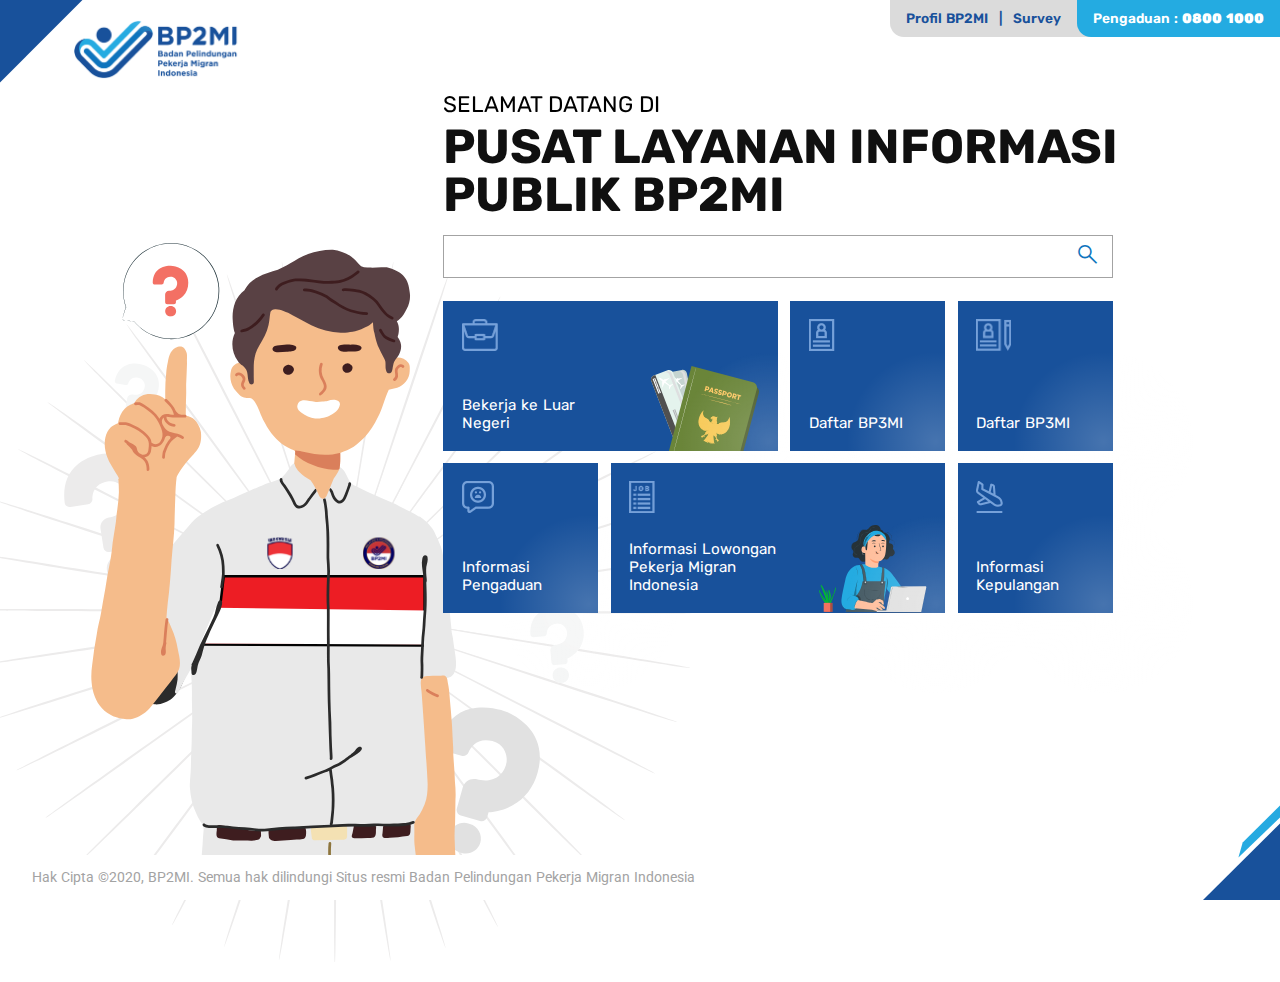
==== index.html @ 8316e223 "add flags" ====
<!DOCTYPE html>
<!--[if lt IE 7]>      <html class="no-js lt-ie9 lt-ie8 lt-ie7"> <![endif]-->
<!--[if IE 7]>         <html class="no-js lt-ie9 lt-ie8"> <![endif]-->
<!--[if IE 8]>         <html class="no-js lt-ie9"> <![endif]-->
<!--[if gt IE 8]>      <html class="no-js"> <!--<![endif]-->
<html>
  <head>
    <meta charset="utf-8" />
    <meta http-equiv="X-UA-Compatible" content="IE=edge" />
    <title>BP2MI - Badan Perlindungan Kerja Migran Indonesia</title>
    <meta name="description" content="" />
    <meta name="viewport" content="width=device-width, initial-scale=1" />
    <link rel="stylesheet preload prefetch" type="text/css" href="assets/css/main.css" as="style" />
    <link rel="stylesheet preload prefetch" type="text/css" href="assets/css/home.css" as="style" />
    <link rel="stylesheet" href="https://fonts.googleapis.com/css2?family=Material+Symbols+Outlined:opsz,wght,FILL,GRAD@20..48,100..700,0..1,-50..200" />
  </head>
  <body>
    <!--[if lt IE 7]>
      <p class="browsehappy">You are using an <strong>outdated</strong> browser. Please <a href="#">upgrade your browser</a> to improve your experience.</p>
    <![endif]-->
    <div class="header">
      <img src="assets/images/logo/BP2MI_logo_GIF.gif" alt="logo BP2MI" class="logo-image" />
      <div class="info-bar">
        <div class="link-bar">
          <a href="/" class="text x-small semi-bold blue-primary">Profil BP2MI</a>
          <span class="text x-small semi-bold blue-primary">|</span>
          <a href="/" class="text x-small semi-bold blue-primary">Survey</a>
        </div>
        <div class="pengaduan-bar">
          <p class="text x-small semi-bold white">Pengaduan : <strong class="text extra-bold">0800 1000</strong></p>
        </div>
      </div>
    </div>
    <main>
      <div class="row main">
        <div class="main-graphic">
          <!-- BACKGROUND -->
          <img src="assets/svg/graph-home-lines.svg" alt="lines" class="line-bg" />
          <img src="assets/svg/graph-home-q-mark.svg" alt="question marks" class="q-mark" />

          <!-- ILUSTRASI YANG DIGANTI -->
          <img src="assets/svg/graph-home-man.svg" class="petugas" alt="petugas BP2MI" />
        </div>
        <div class="main-content">
          <p class="text s-large" data-aos="fade-up" data-aos-delay="0" data-aos-durartion="5000">SELAMAT DATANG DI</p>
          <h1 class="text primary x-x-x-large uppercase" data-aos="fade-up" data-aos-delay="200" data-aos-durartion="5000">
            Pusat Layanan INFORMASI <br />
            Publik BP2MI
          </h1>
          <form action="" class="search-bar" data-aos="fade-left" data-aos-anchor="#example-anchor" data-aos-offset="500" data-aos-delay="400" data-aos-durartion="2000">
            <input type="text" name="search-bar" id="search-bar" class="bar" />
            <button><span class="material-symbols-outlined">search</span></button>
          </form>
          <div class="home-card">
            <a href="/bekerja-di-luar-negeri.html" class="card big" data-aos="fade-left" data-aos-anchor="#example-anchor" data-aos-offset="500" data-aos-delay="600" data-aos-durartion="2000">
              <img src="assets/svg/business.png" alt="business bag icon" class="icon" />
              <div class="row">
                <p class="text small white">Bekerja ke Luar Negeri</p>
                <img src="assets/svg/passport-ticket.svg" alt="passport and ticket" class="companion" />
              </div>
            </a>
            <a href="/" class="card" data-aos="fade-left" data-aos-anchor="#example-anchor" data-aos-offset="500" data-aos-delay="700" data-aos-durartion="2000">
              <img src="assets/svg/list.png" alt="list icon" class="icon" />
              <div class="row">
                <p class="text small white">Daftar BP3MI</p>
              </div>
            </a>
            <a href="/" class="card" data-aos="fade-left" data-aos-anchor="#example-anchor" data-aos-offset="500" data-aos-delay="800" data-aos-durartion="2000">
              <img src="assets/svg/list-pen.png" alt="list with pen icon" class="icon" />
              <div class="row">
                <p class="text small white">Daftar BP3MI</p>
              </div>
            </a>
            <a href="/" class="card" data-aos="fade-left" data-aos-anchor="#example-anchor" data-aos-offset="500" data-aos-delay="900" data-aos-durartion="2000">
              <img src="assets/svg/bubble-survey.png" alt="bubble chat with sad emoticon icon" class="icon" />
              <div class="row">
                <p class="text small white">Informasi Pengaduan</p>
              </div>
            </a>
            <a href="/" class="card big" data-aos="fade-left" data-aos-anchor="#example-anchor" data-aos-offset="500" data-aos-delay="1000" data-aos-durartion="2000">
              <img src="assets/svg/list-job.png" alt="job list icon" class="icon" />
              <div class="row">
                <p class="text small white">Informasi Lowongan Pekerja Migran Indonesia</p>
                <img src="assets/svg/woman-using-laptop.svg" alt="woman using laptop" class="companion" />
              </div>
            </a>
            <a href="/" class="card" data-aos="fade-left" data-aos-anchor="#example-anchor" data-aos-offset="500" data-aos-delay="1100" data-aos-durartion="2000">
              <img src="assets/svg/plane.png" alt="plane icon" class="icon" />
              <div class="row">
                <p class="text small white">Informasi Kepulangan</p>
              </div>
            </a>
          </div>
        </div>
      </div>
    </main>
    <footer>
      <div class="footer-bar">
        <p class="text x-small roboto grey">Hak Cipta ©2020, BP2MI. Semua hak dilindungi Situs resmi Badan Pelindungan Pekerja Migran Indonesia</p>
        <img src="assets/svg/footer-acc.svg" alt="acc svg" class="acc" />
      </div>
    </footer>

    <script src="assets/js/global.js" async defer></script>
  </body>
</html>
---- assets/css/main.css ----
@import"https://fonts.googleapis.com/css2?family=Roboto:ital@0;1&family=Rubik:ital,wght@0,300;0,400;0,600;0,700;0,900;1,400;1,600;1,700;1,900&display=swap";:root{--color-white: #ffff;--color-black: #101010;--color-black-secondary: #1b1b1b;--color-primary: #18519b;--color-secondary: #0e74bd;--color-light: #24abe1;--color-gray: #a3a3a3;--color-grayLight: #dbdbdb;--text-base-size: 16px;--text-xs: calc((var(--text-base-size)) * 0.85);--text-sm: calc((var(--text-base-size)) * 0.95);--text-md: var(--text-base-size);--text-lg: calc((var(--text-base-size)) + 4);--text-xl: calc((var(--text-base-size)) * 1.5);--text-xxl: calc((var(--text-base-size)) * 2.25);--text-xxxl: calc((var(--text-base-size)) * 3);--text-light: 300;--text-regular: 400;--text-semiBold: 600;--text-bold: 700;--text-extraBold: 900;--text-default: "Rubik", -apple-system, BlinkMacSystemFont, "Segoe UI", Roboto, "Helvetica Neue", Arial, sans-serif;--text-main: "Rubik", sans-serif;--text-secondary: "Roboto", sans-serif;--space-unit: 1em;--space-xxxxs: calc(0.125 * var(--space-unit));--space-xxxs: calc(0.25 * var(--space-unit));--space-xxs: calc(0.375 * var(--space-unit));--space-xs: calc(0.5 * var(--space-unit));--space-sm: calc(0.75 * var(--space-unit));--space-md: calc(1.25 * var(--space-unit));--space-lg: calc(2 * var(--space-unit));--space-xl: calc(3.25 * var(--space-unit));--space-xxl: calc(5.25 * var(--space-unit));--space-xxxl: calc(8.5 * var(--space-unit));--space-xxxxl: calc(13.75 * var(--space-unit));--navbar-middle: calc(100% - (3rem + 14vw)) %;--transition: all 0.5s cubic-bezier(0.075, 0.82, 0.165, 1)}@media(min-width: 1600px){:root{--text-scale-ratio: 1.3;--text-base-size: 20px}}@media(max-width: 800px){:root{--text-base-size: 13px}}@media all and (max-width: 1360px){:root{--text-scale-ratio-big: 1.5}}::-webkit-scrollbar{width:8px}::-webkit-scrollbar-track{background:#f1f1f1}::-webkit-scrollbar-thumb{background:#888}::-webkit-scrollbar-thumb:hover{background:#555}html,body{padding:0;margin:0;font-family:var(--text-default);font-size:var(--text-sm);font-weight:var(--text-regular);word-spacing:1px;-ms-text-size-adjust:100%;-webkit-text-size-adjust:100%;-moz-osx-font-smoothing:grayscale;-webkit-font-smoothing:antialiased;box-sizing:border-box;max-width:100%}body{height:100vh;width:100vw;overflow:hidden}@media(max-width: 800px){body{height:-moz-max-content;height:max-content;overflow:scroll}}.material-symbols-outlined{font-variation-settings:"FILL" 0,"wght" 400,"GRAD" 0,"opsz" 48}a{color:inherit;text-decoration:none}a,p,span,div,input,select,textarea,article,aside,figcaption,footer,header,hgroup,h1,h2,h3,h4,h5,h6,ol,li{font-family:var(--text-main)}p,li,a{line-height:1.56}@media(max-width: 800px){p,li,a{line-height:1.2}}*{box-sizing:border-box}img{-o-object-fit:contain;object-fit:contain}.header{position:relative;display:flex;justify-content:space-between;width:100vw;height:82px;padding-left:46px}.header::before{content:"";position:absolute;top:-40px;left:-10px;width:0;height:0;border-bottom:60px solid rgba(0,0,0,0);border-top:60px solid rgba(0,0,0,0);border-right:60px solid var(--color-primary);transform:rotate(45deg)}@media(max-width: 800px){.header::before{top:-20px;left:-10px;border-bottom:30px solid rgba(0,0,0,0);border-top:30px solid rgba(0,0,0,0);border-right:30px solid var(--color-primary)}}.header .logo-image{-o-object-fit:contain;object-fit:contain;height:80%;width:auto;margin-top:16px;margin-left:24px}@media(max-width: 800px){.header .logo-image{height:3rem;margin-left:-12px}}.header .info-bar{display:flex;justify-content:flex-end;height:-moz-fit-content;height:fit-content;background:var(--color-grayLight);border-radius:0 0 0 14px}@media(max-width: 800px){.header .info-bar{flex-direction:column;margin-right:-3rem}}.header .info-bar .link-bar{padding:8px 16px}@media(max-width: 800px){.header .info-bar .link-bar{padding:4px 8px}}.header .info-bar .link-bar span{padding:0 6px}.header .info-bar .pengaduan-bar{border-radius:0 0 0 14px;padding:8px 16px;background:var(--color-light)}@media(max-width: 800px){.header .info-bar .pengaduan-bar{padding:4px 6px}}.header .info-bar .pengaduan-bar p{margin:0}footer{position:fixed;bottom:0;left:0;width:100%}footer .footer-bar{position:relative}footer .footer-bar .text{padding:12px 12px 12px 32px;background:var(--color-white)}footer .footer-bar .acc{position:absolute;top:auto;bottom:0;left:auto;right:0;width:6vw;height:auto}main .row{display:flex}main .row.main{align-items:flex-end;width:100%;height:100vh;padding-top:.5%}@media(max-width: 1100px){main .row.main{flex-wrap:wrap}}@media(min-width: 1600px){main .row.main{padding-top:4%}}main .main-graphic{position:relative;width:60%}@media(max-width: 1100px){main .main-graphic{order:2;margin-left:50%}}main .main-graphic img{position:absolute;height:80vh;width:auto;left:0;top:auto;bottom:20px}@media(max-width: 1100px){main .main-graphic img{height:30vh;left:-10vw;bottom:0}}main .main-graphic .line-bg{animation:rotating 100000ms linear infinite}main .main-graphic .q-mark{bottom:82px}main .main-graphic .petugas{transform:translateX(25%);height:70vh;bottom:110px}@media(max-width: 1100px){main .main-graphic .petugas{height:30vh;bottom:0px}}main .main-content{margin-left:0vw;height:100%;z-index:100}@media(max-width: 1100px){main .main-content{padding-left:10%}}main .main-content h1{margin-top:0;margin-bottom:1rem;line-height:1;width:85%}main .main-content .search-bar{width:80%;position:relative}@media(min-width: 1600px){main .main-content .search-bar{width:75%}}main .main-content .search-bar .bar{width:100%;height:calc((var(--text-xxl))*1.2);font-size:var(--text-lg);border:1px var(--color-gray) solid;padding-left:1rem}main .main-content .search-bar button{position:absolute;right:4px;top:0;height:calc((var(--text-xxl))*1.2);width:calc((var(--text-xxl))*1.2);background:0;border:none;cursor:pointer}main .main-content .search-bar button .material-symbols-outlined{font-size:calc((var(--text-xxl))*.7);color:var(--color-secondary);font-weight:500}main .home-card{margin-top:1.5rem;display:flex;width:80%;gap:calc(.8vw + 2px);flex-wrap:wrap}@media(min-width: 1600px){main .home-card{margin-top:2rem;gap:calc(1vw + 2px);width:75%}}@media(max-width: 800px){main .home-card{width:60%}}main .home-card .card{position:relative;display:flex;flex-direction:column;justify-content:space-between;align-items:flex-start;background:var(--color-primary);padding:1.2rem 1.2rem;padding-bottom:0;width:calc(25% - (.8vw + 2px));min-height:150px;opacity:0;transition:all .2s ease-in-out}@media(min-width: 1600px){main .home-card .card{min-height:180px;width:calc(25% - (1vw + 2px))}}main .home-card .card:has(.companion){width:50%}@media(max-width: 800px){main .home-card .card{width:80%}main .home-card .card:has(.companion){width:80%}}main .home-card .card::before{content:"";position:absolute;bottom:0;right:0;width:14vw;height:14vw;background:radial-gradient(50% 50% at 50% 50%, rgba(255, 255, 255, 0.2) 0%, rgba(255, 255, 255, 0) 100%);transform:translate(45%, 45%)}main .home-card .card .icon{height:32px;width:auto}main .home-card .card .row{width:100%;justify-content:space-between;align-items:flex-end}main .home-card .card .row .text{padding-bottom:1.2rem;width:12vw;line-height:1.2}main .home-card .card .row .companion{margin-left:1rem}main .home-card .card:hover{transition-delay:.6s !important;opacity:.7;transform:scale(95%)}@keyframes rotating{0%{transform:rotate(0deg)}100%{transform:rotate(360deg)}}p{-webkit-margin-before:0;margin-block-start:0;-webkit-margin-after:0;margin-block-end:0}.text.primary{color:var(--color-black)}.text.secondary{color:var(--color-black-secondary)}.text.blue-primary{color:var(--color-primary)}.text.blue-secondary{color:var(--color-secondary)}.text.white{color:var(--color-white)}.text.grey{color:var(--color-gray)}.text.grey-light{color:var(--color-grayLight)}.text.x-small{font-size:var(--text-xs)}.text.small{font-size:var(--text-sm)}.text.regular{font-size:var(--text-md)}.text.s-large{font-size:calc(var(--text-md)*1.4)}.text.x-large{font-size:var(--text-xl)}.text.x-x-large{font-size:var(--text-xxl)}.text.x-x-x-large{font-size:var(--text-xxxl)}.text.light{font-weight:var(--text-light)}.text.regular{font-weight:var(--text-regular)}.text.semi-bold{font-weight:var(--text-semiBold)}.text.bold{font-weight:var(--text-bold)}.text.extra-bold{font-weight:var(--text-extraBold)}.text.roboto{font-family:"Roboto",sans-serif}.text.uppercase{text-transform:uppercase}#nprogress{pointer-events:none}#nprogress .bar{background:var(--color-primary);position:fixed;z-index:1031;top:0;left:0;width:100%;height:2px}#nprogress .peg{display:block;position:absolute;right:0px;width:100px;height:100%;box-shadow:0 0 10px var(--color-primary),0 0 5px var(--color-primary);opacity:1;transform:rotate(3deg) translate(0px, -4px)}#nprogress .spinner{display:block;position:fixed;z-index:1031;top:15px;right:15px}#nprogress .spinner-icon{width:18px;height:18px;box-sizing:border-box;border:solid 2px rgba(0,0,0,0);border-top-color:var(--color-primary);border-left-color:var(--color-primary);border-radius:50%;animation:nprogress-spinner 400ms linear infinite}.nprogress-custom-parent{overflow:hidden;position:relative}.nprogress-custom-parent #nprogress .spinner,.nprogress-custom-parent #nprogress .bar{position:absolute}@keyframes nprogress-spinner{0%{transform:rotate(0deg)}100%{transform:rotate(360deg)}}[data-aos][data-aos][data-aos-duration="50"],body[data-aos-duration="50"] [data-aos]{transition-duration:50ms}[data-aos][data-aos][data-aos-delay="50"],body[data-aos-delay="50"] [data-aos]{transition-delay:0}[data-aos][data-aos][data-aos-delay="50"].aos-animate,body[data-aos-delay="50"] [data-aos].aos-animate{transition-delay:50ms}[data-aos][data-aos][data-aos-duration="100"],body[data-aos-duration="100"] [data-aos]{transition-duration:.1s}[data-aos][data-aos][data-aos-delay="100"],body[data-aos-delay="100"] [data-aos]{transition-delay:0}[data-aos][data-aos][data-aos-delay="100"].aos-animate,body[data-aos-delay="100"] [data-aos].aos-animate{transition-delay:.1s}[data-aos][data-aos][data-aos-duration="150"],body[data-aos-duration="150"] [data-aos]{transition-duration:.15s}[data-aos][data-aos][data-aos-delay="150"],body[data-aos-delay="150"] [data-aos]{transition-delay:0}[data-aos][data-aos][data-aos-delay="150"].aos-animate,body[data-aos-delay="150"] [data-aos].aos-animate{transition-delay:.15s}[data-aos][data-aos][data-aos-duration="200"],body[data-aos-duration="200"] [data-aos]{transition-duration:.2s}[data-aos][data-aos][data-aos-delay="200"],body[data-aos-delay="200"] [data-aos]{transition-delay:0}[data-aos][data-aos][data-aos-delay="200"].aos-animate,body[data-aos-delay="200"] [data-aos].aos-animate{transition-delay:.2s}[data-aos][data-aos][data-aos-duration="250"],body[data-aos-duration="250"] [data-aos]{transition-duration:.25s}[data-aos][data-aos][data-aos-delay="250"],body[data-aos-delay="250"] [data-aos]{transition-delay:0}[data-aos][data-aos][data-aos-delay="250"].aos-animate,body[data-aos-delay="250"] [data-aos].aos-animate{transition-delay:.25s}[data-aos][data-aos][data-aos-duration="300"],body[data-aos-duration="300"] [data-aos]{transition-duration:.3s}[data-aos][data-aos][data-aos-delay="300"],body[data-aos-delay="300"] [data-aos]{transition-delay:0}[data-aos][data-aos][data-aos-delay="300"].aos-animate,body[data-aos-delay="300"] [data-aos].aos-animate{transition-delay:.3s}[data-aos][data-aos][data-aos-duration="350"],body[data-aos-duration="350"] [data-aos]{transition-duration:.35s}[data-aos][data-aos][data-aos-delay="350"],body[data-aos-delay="350"] [data-aos]{transition-delay:0}[data-aos][data-aos][data-aos-delay="350"].aos-animate,body[data-aos-delay="350"] [data-aos].aos-animate{transition-delay:.35s}[data-aos][data-aos][data-aos-duration="400"],body[data-aos-duration="400"] [data-aos]{transition-duration:.4s}[data-aos][data-aos][data-aos-delay="400"],body[data-aos-delay="400"] [data-aos]{transition-delay:0}[data-aos][data-aos][data-aos-delay="400"].aos-animate,body[data-aos-delay="400"] [data-aos].aos-animate{transition-delay:.4s}[data-aos][data-aos][data-aos-duration="450"],body[data-aos-duration="450"] [data-aos]{transition-duration:.45s}[data-aos][data-aos][data-aos-delay="450"],body[data-aos-delay="450"] [data-aos]{transition-delay:0}[data-aos][data-aos][data-aos-delay="450"].aos-animate,body[data-aos-delay="450"] [data-aos].aos-animate{transition-delay:.45s}[data-aos][data-aos][data-aos-duration="500"],body[data-aos-duration="500"] [data-aos]{transition-duration:.5s}[data-aos][data-aos][data-aos-delay="500"],body[data-aos-delay="500"] [data-aos]{transition-delay:0}[data-aos][data-aos][data-aos-delay="500"].aos-animate,body[data-aos-delay="500"] [data-aos].aos-animate{transition-delay:.5s}[data-aos][data-aos][data-aos-duration="550"],body[data-aos-duration="550"] [data-aos]{transition-duration:.55s}[data-aos][data-aos][data-aos-delay="550"],body[data-aos-delay="550"] [data-aos]{transition-delay:0}[data-aos][data-aos][data-aos-delay="550"].aos-animate,body[data-aos-delay="550"] [data-aos].aos-animate{transition-delay:.55s}[data-aos][data-aos][data-aos-duration="600"],body[data-aos-duration="600"] [data-aos]{transition-duration:.6s}[data-aos][data-aos][data-aos-delay="600"],body[data-aos-delay="600"] [data-aos]{transition-delay:0}[data-aos][data-aos][data-aos-delay="600"].aos-animate,body[data-aos-delay="600"] [data-aos].aos-animate{transition-delay:.6s}[data-aos][data-aos][data-aos-duration="650"],body[data-aos-duration="650"] [data-aos]{transition-duration:.65s}[data-aos][data-aos][data-aos-delay="650"],body[data-aos-delay="650"] [data-aos]{transition-delay:0}[data-aos][data-aos][data-aos-delay="650"].aos-animate,body[data-aos-delay="650"] [data-aos].aos-animate{transition-delay:.65s}[data-aos][data-aos][data-aos-duration="700"],body[data-aos-duration="700"] [data-aos]{transition-duration:.7s}[data-aos][data-aos][data-aos-delay="700"],body[data-aos-delay="700"] [data-aos]{transition-delay:0}[data-aos][data-aos][data-aos-delay="700"].aos-animate,body[data-aos-delay="700"] [data-aos].aos-animate{transition-delay:.7s}[data-aos][data-aos][data-aos-duration="750"],body[data-aos-duration="750"] [data-aos]{transition-duration:.75s}[data-aos][data-aos][data-aos-delay="750"],body[data-aos-delay="750"] [data-aos]{transition-delay:0}[data-aos][data-aos][data-aos-delay="750"].aos-animate,body[data-aos-delay="750"] [data-aos].aos-animate{transition-delay:.75s}[data-aos][data-aos][data-aos-duration="800"],body[data-aos-duration="800"] [data-aos]{transition-duration:.8s}[data-aos][data-aos][data-aos-delay="800"],body[data-aos-delay="800"] [data-aos]{transition-delay:0}[data-aos][data-aos][data-aos-delay="800"].aos-animate,body[data-aos-delay="800"] [data-aos].aos-animate{transition-delay:.8s}[data-aos][data-aos][data-aos-duration="850"],body[data-aos-duration="850"] [data-aos]{transition-duration:.85s}[data-aos][data-aos][data-aos-delay="850"],body[data-aos-delay="850"] [data-aos]{transition-delay:0}[data-aos][data-aos][data-aos-delay="850"].aos-animate,body[data-aos-delay="850"] [data-aos].aos-animate{transition-delay:.85s}[data-aos][data-aos][data-aos-duration="900"],body[data-aos-duration="900"] [data-aos]{transition-duration:.9s}[data-aos][data-aos][data-aos-delay="900"],body[data-aos-delay="900"] [data-aos]{transition-delay:0}[data-aos][data-aos][data-aos-delay="900"].aos-animate,body[data-aos-delay="900"] [data-aos].aos-animate{transition-delay:.9s}[data-aos][data-aos][data-aos-duration="950"],body[data-aos-duration="950"] [data-aos]{transition-duration:.95s}[data-aos][data-aos][data-aos-delay="950"],body[data-aos-delay="950"] [data-aos]{transition-delay:0}[data-aos][data-aos][data-aos-delay="950"].aos-animate,body[data-aos-delay="950"] [data-aos].aos-animate{transition-delay:.95s}[data-aos][data-aos][data-aos-duration="1000"],body[data-aos-duration="1000"] [data-aos]{transition-duration:1s}[data-aos][data-aos][data-aos-delay="1000"],body[data-aos-delay="1000"] [data-aos]{transition-delay:0}[data-aos][data-aos][data-aos-delay="1000"].aos-animate,body[data-aos-delay="1000"] [data-aos].aos-animate{transition-delay:1s}[data-aos][data-aos][data-aos-duration="1050"],body[data-aos-duration="1050"] [data-aos]{transition-duration:1.05s}[data-aos][data-aos][data-aos-delay="1050"],body[data-aos-delay="1050"] [data-aos]{transition-delay:0}[data-aos][data-aos][data-aos-delay="1050"].aos-animate,body[data-aos-delay="1050"] [data-aos].aos-animate{transition-delay:1.05s}[data-aos][data-aos][data-aos-duration="1100"],body[data-aos-duration="1100"] [data-aos]{transition-duration:1.1s}[data-aos][data-aos][data-aos-delay="1100"],body[data-aos-delay="1100"] [data-aos]{transition-delay:0}[data-aos][data-aos][data-aos-delay="1100"].aos-animate,body[data-aos-delay="1100"] [data-aos].aos-animate{transition-delay:1.1s}[data-aos][data-aos][data-aos-duration="1150"],body[data-aos-duration="1150"] [data-aos]{transition-duration:1.15s}[data-aos][data-aos][data-aos-delay="1150"],body[data-aos-delay="1150"] [data-aos]{transition-delay:0}[data-aos][data-aos][data-aos-delay="1150"].aos-animate,body[data-aos-delay="1150"] [data-aos].aos-animate{transition-delay:1.15s}[data-aos][data-aos][data-aos-duration="1200"],body[data-aos-duration="1200"] [data-aos]{transition-duration:1.2s}[data-aos][data-aos][data-aos-delay="1200"],body[data-aos-delay="1200"] [data-aos]{transition-delay:0}[data-aos][data-aos][data-aos-delay="1200"].aos-animate,body[data-aos-delay="1200"] [data-aos].aos-animate{transition-delay:1.2s}[data-aos][data-aos][data-aos-duration="1250"],body[data-aos-duration="1250"] [data-aos]{transition-duration:1.25s}[data-aos][data-aos][data-aos-delay="1250"],body[data-aos-delay="1250"] [data-aos]{transition-delay:0}[data-aos][data-aos][data-aos-delay="1250"].aos-animate,body[data-aos-delay="1250"] [data-aos].aos-animate{transition-delay:1.25s}[data-aos][data-aos][data-aos-duration="1300"],body[data-aos-duration="1300"] [data-aos]{transition-duration:1.3s}[data-aos][data-aos][data-aos-delay="1300"],body[data-aos-delay="1300"] [data-aos]{transition-delay:0}[data-aos][data-aos][data-aos-delay="1300"].aos-animate,body[data-aos-delay="1300"] [data-aos].aos-animate{transition-delay:1.3s}[data-aos][data-aos][data-aos-duration="1350"],body[data-aos-duration="1350"] [data-aos]{transition-duration:1.35s}[data-aos][data-aos][data-aos-delay="1350"],body[data-aos-delay="1350"] [data-aos]{transition-delay:0}[data-aos][data-aos][data-aos-delay="1350"].aos-animate,body[data-aos-delay="1350"] [data-aos].aos-animate{transition-delay:1.35s}[data-aos][data-aos][data-aos-duration="1400"],body[data-aos-duration="1400"] [data-aos]{transition-duration:1.4s}[data-aos][data-aos][data-aos-delay="1400"],body[data-aos-delay="1400"] [data-aos]{transition-delay:0}[data-aos][data-aos][data-aos-delay="1400"].aos-animate,body[data-aos-delay="1400"] [data-aos].aos-animate{transition-delay:1.4s}[data-aos][data-aos][data-aos-duration="1450"],body[data-aos-duration="1450"] [data-aos]{transition-duration:1.45s}[data-aos][data-aos][data-aos-delay="1450"],body[data-aos-delay="1450"] [data-aos]{transition-delay:0}[data-aos][data-aos][data-aos-delay="1450"].aos-animate,body[data-aos-delay="1450"] [data-aos].aos-animate{transition-delay:1.45s}[data-aos][data-aos][data-aos-duration="1500"],body[data-aos-duration="1500"] [data-aos]{transition-duration:1.5s}[data-aos][data-aos][data-aos-delay="1500"],body[data-aos-delay="1500"] [data-aos]{transition-delay:0}[data-aos][data-aos][data-aos-delay="1500"].aos-animate,body[data-aos-delay="1500"] [data-aos].aos-animate{transition-delay:1.5s}[data-aos][data-aos][data-aos-duration="1550"],body[data-aos-duration="1550"] [data-aos]{transition-duration:1.55s}[data-aos][data-aos][data-aos-delay="1550"],body[data-aos-delay="1550"] [data-aos]{transition-delay:0}[data-aos][data-aos][data-aos-delay="1550"].aos-animate,body[data-aos-delay="1550"] [data-aos].aos-animate{transition-delay:1.55s}[data-aos][data-aos][data-aos-duration="1600"],body[data-aos-duration="1600"] [data-aos]{transition-duration:1.6s}[data-aos][data-aos][data-aos-delay="1600"],body[data-aos-delay="1600"] [data-aos]{transition-delay:0}[data-aos][data-aos][data-aos-delay="1600"].aos-animate,body[data-aos-delay="1600"] [data-aos].aos-animate{transition-delay:1.6s}[data-aos][data-aos][data-aos-duration="1650"],body[data-aos-duration="1650"] [data-aos]{transition-duration:1.65s}[data-aos][data-aos][data-aos-delay="1650"],body[data-aos-delay="1650"] [data-aos]{transition-delay:0}[data-aos][data-aos][data-aos-delay="1650"].aos-animate,body[data-aos-delay="1650"] [data-aos].aos-animate{transition-delay:1.65s}[data-aos][data-aos][data-aos-duration="1700"],body[data-aos-duration="1700"] [data-aos]{transition-duration:1.7s}[data-aos][data-aos][data-aos-delay="1700"],body[data-aos-delay="1700"] [data-aos]{transition-delay:0}[data-aos][data-aos][data-aos-delay="1700"].aos-animate,body[data-aos-delay="1700"] [data-aos].aos-animate{transition-delay:1.7s}[data-aos][data-aos][data-aos-duration="1750"],body[data-aos-duration="1750"] [data-aos]{transition-duration:1.75s}[data-aos][data-aos][data-aos-delay="1750"],body[data-aos-delay="1750"] [data-aos]{transition-delay:0}[data-aos][data-aos][data-aos-delay="1750"].aos-animate,body[data-aos-delay="1750"] [data-aos].aos-animate{transition-delay:1.75s}[data-aos][data-aos][data-aos-duration="1800"],body[data-aos-duration="1800"] [data-aos]{transition-duration:1.8s}[data-aos][data-aos][data-aos-delay="1800"],body[data-aos-delay="1800"] [data-aos]{transition-delay:0}[data-aos][data-aos][data-aos-delay="1800"].aos-animate,body[data-aos-delay="1800"] [data-aos].aos-animate{transition-delay:1.8s}[data-aos][data-aos][data-aos-duration="1850"],body[data-aos-duration="1850"] [data-aos]{transition-duration:1.85s}[data-aos][data-aos][data-aos-delay="1850"],body[data-aos-delay="1850"] [data-aos]{transition-delay:0}[data-aos][data-aos][data-aos-delay="1850"].aos-animate,body[data-aos-delay="1850"] [data-aos].aos-animate{transition-delay:1.85s}[data-aos][data-aos][data-aos-duration="1900"],body[data-aos-duration="1900"] [data-aos]{transition-duration:1.9s}[data-aos][data-aos][data-aos-delay="1900"],body[data-aos-delay="1900"] [data-aos]{transition-delay:0}[data-aos][data-aos][data-aos-delay="1900"].aos-animate,body[data-aos-delay="1900"] [data-aos].aos-animate{transition-delay:1.9s}[data-aos][data-aos][data-aos-duration="1950"],body[data-aos-duration="1950"] [data-aos]{transition-duration:1.95s}[data-aos][data-aos][data-aos-delay="1950"],body[data-aos-delay="1950"] [data-aos]{transition-delay:0}[data-aos][data-aos][data-aos-delay="1950"].aos-animate,body[data-aos-delay="1950"] [data-aos].aos-animate{transition-delay:1.95s}[data-aos][data-aos][data-aos-duration="2000"],body[data-aos-duration="2000"] [data-aos]{transition-duration:2s}[data-aos][data-aos][data-aos-delay="2000"],body[data-aos-delay="2000"] [data-aos]{transition-delay:0}[data-aos][data-aos][data-aos-delay="2000"].aos-animate,body[data-aos-delay="2000"] [data-aos].aos-animate{transition-delay:2s}[data-aos][data-aos][data-aos-duration="2050"],body[data-aos-duration="2050"] [data-aos]{transition-duration:2.05s}[data-aos][data-aos][data-aos-delay="2050"],body[data-aos-delay="2050"] [data-aos]{transition-delay:0}[data-aos][data-aos][data-aos-delay="2050"].aos-animate,body[data-aos-delay="2050"] [data-aos].aos-animate{transition-delay:2.05s}[data-aos][data-aos][data-aos-duration="2100"],body[data-aos-duration="2100"] [data-aos]{transition-duration:2.1s}[data-aos][data-aos][data-aos-delay="2100"],body[data-aos-delay="2100"] [data-aos]{transition-delay:0}[data-aos][data-aos][data-aos-delay="2100"].aos-animate,body[data-aos-delay="2100"] [data-aos].aos-animate{transition-delay:2.1s}[data-aos][data-aos][data-aos-duration="2150"],body[data-aos-duration="2150"] [data-aos]{transition-duration:2.15s}[data-aos][data-aos][data-aos-delay="2150"],body[data-aos-delay="2150"] [data-aos]{transition-delay:0}[data-aos][data-aos][data-aos-delay="2150"].aos-animate,body[data-aos-delay="2150"] [data-aos].aos-animate{transition-delay:2.15s}[data-aos][data-aos][data-aos-duration="2200"],body[data-aos-duration="2200"] [data-aos]{transition-duration:2.2s}[data-aos][data-aos][data-aos-delay="2200"],body[data-aos-delay="2200"] [data-aos]{transition-delay:0}[data-aos][data-aos][data-aos-delay="2200"].aos-animate,body[data-aos-delay="2200"] [data-aos].aos-animate{transition-delay:2.2s}[data-aos][data-aos][data-aos-duration="2250"],body[data-aos-duration="2250"] [data-aos]{transition-duration:2.25s}[data-aos][data-aos][data-aos-delay="2250"],body[data-aos-delay="2250"] [data-aos]{transition-delay:0}[data-aos][data-aos][data-aos-delay="2250"].aos-animate,body[data-aos-delay="2250"] [data-aos].aos-animate{transition-delay:2.25s}[data-aos][data-aos][data-aos-duration="2300"],body[data-aos-duration="2300"] [data-aos]{transition-duration:2.3s}[data-aos][data-aos][data-aos-delay="2300"],body[data-aos-delay="2300"] [data-aos]{transition-delay:0}[data-aos][data-aos][data-aos-delay="2300"].aos-animate,body[data-aos-delay="2300"] [data-aos].aos-animate{transition-delay:2.3s}[data-aos][data-aos][data-aos-duration="2350"],body[data-aos-duration="2350"] [data-aos]{transition-duration:2.35s}[data-aos][data-aos][data-aos-delay="2350"],body[data-aos-delay="2350"] [data-aos]{transition-delay:0}[data-aos][data-aos][data-aos-delay="2350"].aos-animate,body[data-aos-delay="2350"] [data-aos].aos-animate{transition-delay:2.35s}[data-aos][data-aos][data-aos-duration="2400"],body[data-aos-duration="2400"] [data-aos]{transition-duration:2.4s}[data-aos][data-aos][data-aos-delay="2400"],body[data-aos-delay="2400"] [data-aos]{transition-delay:0}[data-aos][data-aos][data-aos-delay="2400"].aos-animate,body[data-aos-delay="2400"] [data-aos].aos-animate{transition-delay:2.4s}[data-aos][data-aos][data-aos-duration="2450"],body[data-aos-duration="2450"] [data-aos]{transition-duration:2.45s}[data-aos][data-aos][data-aos-delay="2450"],body[data-aos-delay="2450"] [data-aos]{transition-delay:0}[data-aos][data-aos][data-aos-delay="2450"].aos-animate,body[data-aos-delay="2450"] [data-aos].aos-animate{transition-delay:2.45s}[data-aos][data-aos][data-aos-duration="2500"],body[data-aos-duration="2500"] [data-aos]{transition-duration:2.5s}[data-aos][data-aos][data-aos-delay="2500"],body[data-aos-delay="2500"] [data-aos]{transition-delay:0}[data-aos][data-aos][data-aos-delay="2500"].aos-animate,body[data-aos-delay="2500"] [data-aos].aos-animate{transition-delay:2.5s}[data-aos][data-aos][data-aos-duration="2550"],body[data-aos-duration="2550"] [data-aos]{transition-duration:2.55s}[data-aos][data-aos][data-aos-delay="2550"],body[data-aos-delay="2550"] [data-aos]{transition-delay:0}[data-aos][data-aos][data-aos-delay="2550"].aos-animate,body[data-aos-delay="2550"] [data-aos].aos-animate{transition-delay:2.55s}[data-aos][data-aos][data-aos-duration="2600"],body[data-aos-duration="2600"] [data-aos]{transition-duration:2.6s}[data-aos][data-aos][data-aos-delay="2600"],body[data-aos-delay="2600"] [data-aos]{transition-delay:0}[data-aos][data-aos][data-aos-delay="2600"].aos-animate,body[data-aos-delay="2600"] [data-aos].aos-animate{transition-delay:2.6s}[data-aos][data-aos][data-aos-duration="2650"],body[data-aos-duration="2650"] [data-aos]{transition-duration:2.65s}[data-aos][data-aos][data-aos-delay="2650"],body[data-aos-delay="2650"] [data-aos]{transition-delay:0}[data-aos][data-aos][data-aos-delay="2650"].aos-animate,body[data-aos-delay="2650"] [data-aos].aos-animate{transition-delay:2.65s}[data-aos][data-aos][data-aos-duration="2700"],body[data-aos-duration="2700"] [data-aos]{transition-duration:2.7s}[data-aos][data-aos][data-aos-delay="2700"],body[data-aos-delay="2700"] [data-aos]{transition-delay:0}[data-aos][data-aos][data-aos-delay="2700"].aos-animate,body[data-aos-delay="2700"] [data-aos].aos-animate{transition-delay:2.7s}[data-aos][data-aos][data-aos-duration="2750"],body[data-aos-duration="2750"] [data-aos]{transition-duration:2.75s}[data-aos][data-aos][data-aos-delay="2750"],body[data-aos-delay="2750"] [data-aos]{transition-delay:0}[data-aos][data-aos][data-aos-delay="2750"].aos-animate,body[data-aos-delay="2750"] [data-aos].aos-animate{transition-delay:2.75s}[data-aos][data-aos][data-aos-duration="2800"],body[data-aos-duration="2800"] [data-aos]{transition-duration:2.8s}[data-aos][data-aos][data-aos-delay="2800"],body[data-aos-delay="2800"] [data-aos]{transition-delay:0}[data-aos][data-aos][data-aos-delay="2800"].aos-animate,body[data-aos-delay="2800"] [data-aos].aos-animate{transition-delay:2.8s}[data-aos][data-aos][data-aos-duration="2850"],body[data-aos-duration="2850"] [data-aos]{transition-duration:2.85s}[data-aos][data-aos][data-aos-delay="2850"],body[data-aos-delay="2850"] [data-aos]{transition-delay:0}[data-aos][data-aos][data-aos-delay="2850"].aos-animate,body[data-aos-delay="2850"] [data-aos].aos-animate{transition-delay:2.85s}[data-aos][data-aos][data-aos-duration="2900"],body[data-aos-duration="2900"] [data-aos]{transition-duration:2.9s}[data-aos][data-aos][data-aos-delay="2900"],body[data-aos-delay="2900"] [data-aos]{transition-delay:0}[data-aos][data-aos][data-aos-delay="2900"].aos-animate,body[data-aos-delay="2900"] [data-aos].aos-animate{transition-delay:2.9s}[data-aos][data-aos][data-aos-duration="2950"],body[data-aos-duration="2950"] [data-aos]{transition-duration:2.95s}[data-aos][data-aos][data-aos-delay="2950"],body[data-aos-delay="2950"] [data-aos]{transition-delay:0}[data-aos][data-aos][data-aos-delay="2950"].aos-animate,body[data-aos-delay="2950"] [data-aos].aos-animate{transition-delay:2.95s}[data-aos][data-aos][data-aos-duration="3000"],body[data-aos-duration="3000"] [data-aos]{transition-duration:3s}[data-aos][data-aos][data-aos-delay="3000"],body[data-aos-delay="3000"] [data-aos]{transition-delay:0}[data-aos][data-aos][data-aos-delay="3000"].aos-animate,body[data-aos-delay="3000"] [data-aos].aos-animate{transition-delay:3s}[data-aos][data-aos][data-aos-easing=linear],body[data-aos-easing=linear] [data-aos]{transition-timing-function:cubic-bezier(0.25, 0.25, 0.75, 0.75)}[data-aos][data-aos][data-aos-easing=ease],body[data-aos-easing=ease] [data-aos]{transition-timing-function:ease}[data-aos][data-aos][data-aos-easing=ease-in],body[data-aos-easing=ease-in] [data-aos]{transition-timing-function:ease-in}[data-aos][data-aos][data-aos-easing=ease-out],body[data-aos-easing=ease-out] [data-aos]{transition-timing-function:ease-out}[data-aos][data-aos][data-aos-easing=ease-in-out],body[data-aos-easing=ease-in-out] [data-aos]{transition-timing-function:ease-in-out}[data-aos][data-aos][data-aos-easing=ease-in-back],body[data-aos-easing=ease-in-back] [data-aos]{transition-timing-function:cubic-bezier(0.6, -0.28, 0.735, 0.045)}[data-aos][data-aos][data-aos-easing=ease-out-back],body[data-aos-easing=ease-out-back] [data-aos]{transition-timing-function:cubic-bezier(0.175, 0.885, 0.32, 1.275)}[data-aos][data-aos][data-aos-easing=ease-in-out-back],body[data-aos-easing=ease-in-out-back] [data-aos]{transition-timing-function:cubic-bezier(0.68, -0.55, 0.265, 1.55)}[data-aos][data-aos][data-aos-easing=ease-in-sine],body[data-aos-easing=ease-in-sine] [data-aos]{transition-timing-function:cubic-bezier(0.47, 0, 0.745, 0.715)}[data-aos][data-aos][data-aos-easing=ease-out-sine],body[data-aos-easing=ease-out-sine] [data-aos]{transition-timing-function:cubic-bezier(0.39, 0.575, 0.565, 1)}[data-aos][data-aos][data-aos-easing=ease-in-out-sine],body[data-aos-easing=ease-in-out-sine] [data-aos]{transition-timing-function:cubic-bezier(0.445, 0.05, 0.55, 0.95)}[data-aos][data-aos][data-aos-easing=ease-in-quad],body[data-aos-easing=ease-in-quad] [data-aos]{transition-timing-function:cubic-bezier(0.55, 0.085, 0.68, 0.53)}[data-aos][data-aos][data-aos-easing=ease-out-quad],body[data-aos-easing=ease-out-quad] [data-aos]{transition-timing-function:cubic-bezier(0.25, 0.46, 0.45, 0.94)}[data-aos][data-aos][data-aos-easing=ease-in-out-quad],body[data-aos-easing=ease-in-out-quad] [data-aos]{transition-timing-function:cubic-bezier(0.455, 0.03, 0.515, 0.955)}[data-aos][data-aos][data-aos-easing=ease-in-cubic],body[data-aos-easing=ease-in-cubic] [data-aos]{transition-timing-function:cubic-bezier(0.55, 0.085, 0.68, 0.53)}[data-aos][data-aos][data-aos-easing=ease-out-cubic],body[data-aos-easing=ease-out-cubic] [data-aos]{transition-timing-function:cubic-bezier(0.25, 0.46, 0.45, 0.94)}[data-aos][data-aos][data-aos-easing=ease-in-out-cubic],body[data-aos-easing=ease-in-out-cubic] [data-aos]{transition-timing-function:cubic-bezier(0.455, 0.03, 0.515, 0.955)}[data-aos][data-aos][data-aos-easing=ease-in-quart],body[data-aos-easing=ease-in-quart] [data-aos]{transition-timing-function:cubic-bezier(0.55, 0.085, 0.68, 0.53)}[data-aos][data-aos][data-aos-easing=ease-out-quart],body[data-aos-easing=ease-out-quart] [data-aos]{transition-timing-function:cubic-bezier(0.25, 0.46, 0.45, 0.94)}[data-aos][data-aos][data-aos-easing=ease-in-out-quart],body[data-aos-easing=ease-in-out-quart] [data-aos]{transition-timing-function:cubic-bezier(0.455, 0.03, 0.515, 0.955)}[data-aos^=fade][data-aos^=fade]{opacity:0;transition-property:opacity,transform}[data-aos^=fade][data-aos^=fade].aos-animate{opacity:1;transform:translateZ(0)}[data-aos=fade-up]{transform:translate3d(0, 100px, 0)}[data-aos=fade-down]{transform:translate3d(0, -100px, 0)}[data-aos=fade-right]{transform:translate3d(-100px, 0, 0)}[data-aos=fade-left]{transform:translate3d(100px, 0, 0)}[data-aos=fade-up-right]{transform:translate3d(-100px, 100px, 0)}[data-aos=fade-up-left]{transform:translate3d(100px, 100px, 0)}[data-aos=fade-down-right]{transform:translate3d(-100px, -100px, 0)}[data-aos=fade-down-left]{transform:translate3d(100px, -100px, 0)}[data-aos^=zoom][data-aos^=zoom]{opacity:0;transition-property:opacity,transform}[data-aos^=zoom][data-aos^=zoom].aos-animate{opacity:1;transform:translateZ(0) scale(1)}[data-aos=zoom-in]{transform:scale(0.6)}[data-aos=zoom-in-up]{transform:translate3d(0, 100px, 0) scale(0.6)}[data-aos=zoom-in-down]{transform:translate3d(0, -100px, 0) scale(0.6)}[data-aos=zoom-in-right]{transform:translate3d(-100px, 0, 0) scale(0.6)}[data-aos=zoom-in-left]{transform:translate3d(100px, 0, 0) scale(0.6)}[data-aos=zoom-out]{transform:scale(1.2)}[data-aos=zoom-out-up]{transform:translate3d(0, 100px, 0) scale(1.2)}[data-aos=zoom-out-down]{transform:translate3d(0, -100px, 0) scale(1.2)}[data-aos=zoom-out-right]{transform:translate3d(-100px, 0, 0) scale(1.2)}[data-aos=zoom-out-left]{transform:translate3d(100px, 0, 0) scale(1.2)}[data-aos^=slide][data-aos^=slide]{transition-property:transform}[data-aos^=slide][data-aos^=slide].aos-animate{transform:translateZ(0)}[data-aos=slide-up]{transform:translate3d(0, 100%, 0)}[data-aos=slide-down]{transform:translate3d(0, -100%, 0)}[data-aos=slide-right]{transform:translate3d(-100%, 0, 0)}[data-aos=slide-left]{transform:translate3d(100%, 0, 0)}[data-aos^=flip][data-aos^=flip]{backface-visibility:hidden;transition-property:transform}[data-aos=flip-left]{transform:perspective(2500px) rotateY(-100deg)}[data-aos=flip-left].aos-animate{transform:perspective(2500px) rotateY(0)}[data-aos=flip-right]{transform:perspective(2500px) rotateY(100deg)}[data-aos=flip-right].aos-animate{transform:perspective(2500px) rotateY(0)}[data-aos=flip-up]{transform:perspective(2500px) rotateX(-100deg)}[data-aos=flip-up].aos-animate{transform:perspective(2500px) rotateX(0)}[data-aos=flip-down]{transform:perspective(2500px) rotateX(100deg)}[data-aos=flip-down].aos-animate{transform:perspective(2500px) rotateX(0)}/*# sourceMappingURL=main.css.map */
---- assets/css/home.css ----
/*# sourceMappingURL=home.css.map */
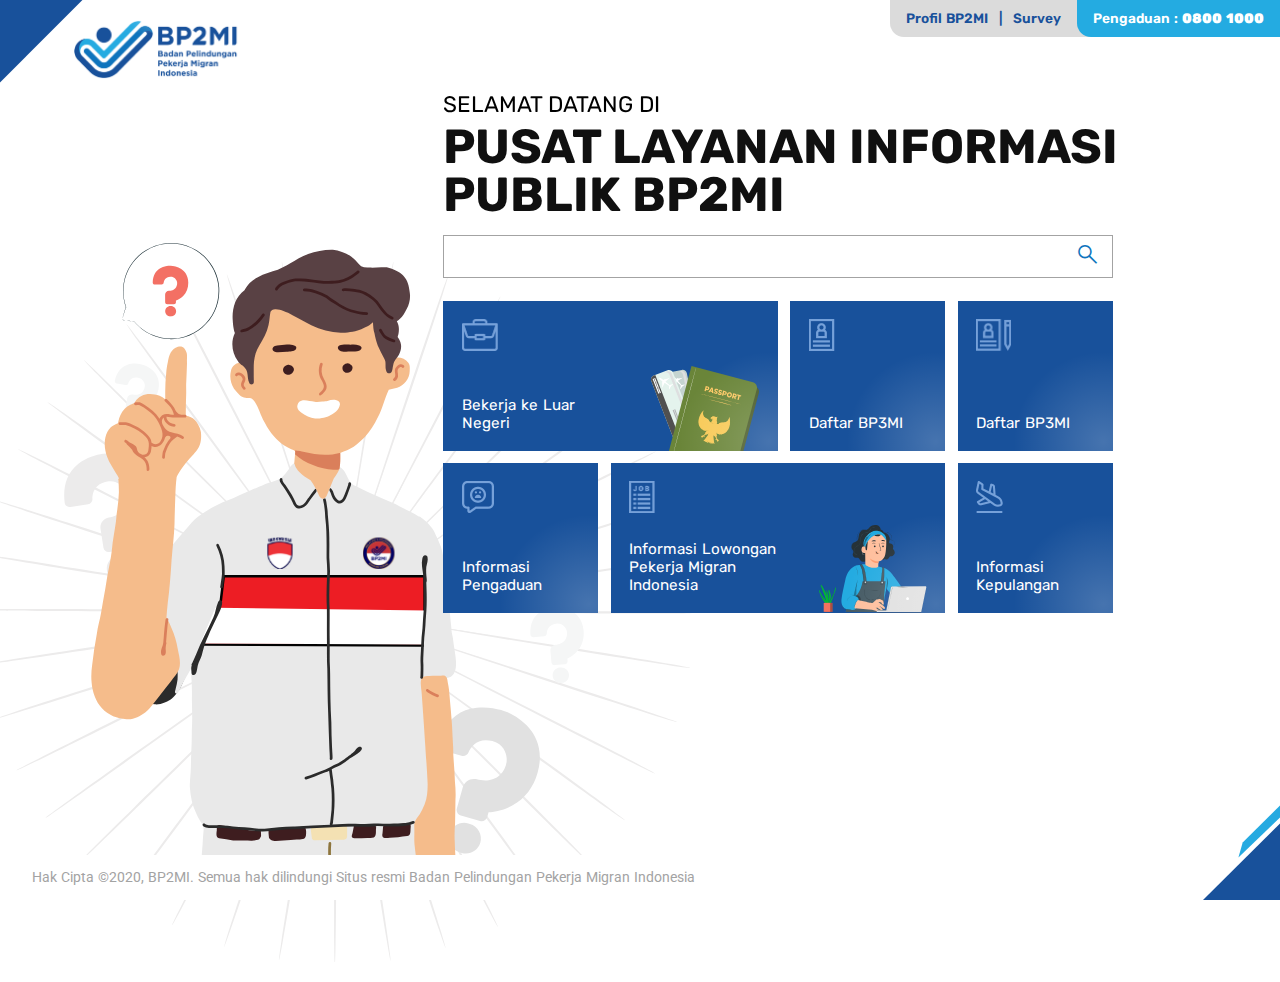
==== commit 07f7122a: "fix unsupported component, add pengaduan page" ====
--- a/index.html
+++ b/index.html
@@ -53,39 +53,39 @@
           </form>
           <div class="home-card">
             <a href="/bekerja-di-luar-negeri.html" class="card big" data-aos="fade-left" data-aos-anchor="#example-anchor" data-aos-offset="500" data-aos-delay="600" data-aos-durartion="2000">
-              <img src="assets/svg/business.png" alt="business bag icon" class="icon" />
+              <img src="assets/images/business.png" alt="business bag icon" class="icon" />
               <div class="row">
                 <p class="text small white">Bekerja ke Luar Negeri</p>
                 <img src="assets/svg/passport-ticket.svg" alt="passport and ticket" class="companion" />
               </div>
             </a>
             <a href="/" class="card" data-aos="fade-left" data-aos-anchor="#example-anchor" data-aos-offset="500" data-aos-delay="700" data-aos-durartion="2000">
-              <img src="assets/svg/list.png" alt="list icon" class="icon" />
+              <img src="assets/images/list.png" alt="list icon" class="icon" />
               <div class="row">
                 <p class="text small white">Daftar BP3MI</p>
               </div>
             </a>
             <a href="/" class="card" data-aos="fade-left" data-aos-anchor="#example-anchor" data-aos-offset="500" data-aos-delay="800" data-aos-durartion="2000">
-              <img src="assets/svg/list-pen.png" alt="list with pen icon" class="icon" />
+              <img src="assets/images/list-pen.png" alt="list with pen icon" class="icon" />
               <div class="row">
                 <p class="text small white">Daftar BP3MI</p>
               </div>
             </a>
-            <a href="/" class="card" data-aos="fade-left" data-aos-anchor="#example-anchor" data-aos-offset="500" data-aos-delay="900" data-aos-durartion="2000">
-              <img src="assets/svg/bubble-survey.png" alt="bubble chat with sad emoticon icon" class="icon" />
+            <a href="/informasi-pengaduan.html" class="card" data-aos="fade-left" data-aos-anchor="#example-anchor" data-aos-offset="500" data-aos-delay="900" data-aos-durartion="2000">
+              <img src="assets/images/bubble-survey.png" alt="bubble chat with sad emoticon icon" class="icon" />
               <div class="row">
                 <p class="text small white">Informasi Pengaduan</p>
               </div>
             </a>
             <a href="/" class="card big" data-aos="fade-left" data-aos-anchor="#example-anchor" data-aos-offset="500" data-aos-delay="1000" data-aos-durartion="2000">
-              <img src="assets/svg/list-job.png" alt="job list icon" class="icon" />
+              <img src="assets/images/list-job.png" alt="job list icon" class="icon" />
               <div class="row">
                 <p class="text small white">Informasi Lowongan Pekerja Migran Indonesia</p>
                 <img src="assets/svg/woman-using-laptop.svg" alt="woman using laptop" class="companion" />
               </div>
             </a>
             <a href="/" class="card" data-aos="fade-left" data-aos-anchor="#example-anchor" data-aos-offset="500" data-aos-delay="1100" data-aos-durartion="2000">
-              <img src="assets/svg/plane.png" alt="plane icon" class="icon" />
+              <img src="assets/images/plane.png" alt="plane icon" class="icon" />
               <div class="row">
                 <p class="text small white">Informasi Kepulangan</p>
               </div>
--- a/assets/css/main.css
+++ b/assets/css/main.css
@@ -1 +1 @@
-@import"https://fonts.googleapis.com/css2?family=Roboto:ital@0;1&family=Rubik:ital,wght@0,300;0,400;0,600;0,700;0,900;1,400;1,600;1,700;1,900&display=swap";:root{--color-white: #ffff;--color-black: #101010;--color-black-secondary: #1b1b1b;--color-primary: #18519b;--color-secondary: #0e74bd;--color-light: #24abe1;--color-gray: #a3a3a3;--color-grayLight: #dbdbdb;--text-base-size: 16px;--text-xs: calc((var(--text-base-size)) * 0.85);--text-sm: calc((var(--text-base-size)) * 0.95);--text-md: var(--text-base-size);--text-lg: calc((var(--text-base-size)) + 4);--text-xl: calc((var(--text-base-size)) * 1.5);--text-xxl: calc((var(--text-base-size)) * 2.25);--text-xxxl: calc((var(--text-base-size)) * 3);--text-light: 300;--text-regular: 400;--text-semiBold: 600;--text-bold: 700;--text-extraBold: 900;--text-default: "Rubik", -apple-system, BlinkMacSystemFont, "Segoe UI", Roboto, "Helvetica Neue", Arial, sans-serif;--text-main: "Rubik", sans-serif;--text-secondary: "Roboto", sans-serif;--space-unit: 1em;--space-xxxxs: calc(0.125 * var(--space-unit));--space-xxxs: calc(0.25 * var(--space-unit));--space-xxs: calc(0.375 * var(--space-unit));--space-xs: calc(0.5 * var(--space-unit));--space-sm: calc(0.75 * var(--space-unit));--space-md: calc(1.25 * var(--space-unit));--space-lg: calc(2 * var(--space-unit));--space-xl: calc(3.25 * var(--space-unit));--space-xxl: calc(5.25 * var(--space-unit));--space-xxxl: calc(8.5 * var(--space-unit));--space-xxxxl: calc(13.75 * var(--space-unit));--navbar-middle: calc(100% - (3rem + 14vw)) %;--transition: all 0.5s cubic-bezier(0.075, 0.82, 0.165, 1)}@media(min-width: 1600px){:root{--text-scale-ratio: 1.3;--text-base-size: 20px}}@media(max-width: 800px){:root{--text-base-size: 13px}}@media all and (max-width: 1360px){:root{--text-scale-ratio-big: 1.5}}::-webkit-scrollbar{width:8px}::-webkit-scrollbar-track{background:#f1f1f1}::-webkit-scrollbar-thumb{background:#888}::-webkit-scrollbar-thumb:hover{background:#555}html,body{padding:0;margin:0;font-family:var(--text-default);font-size:var(--text-sm);font-weight:var(--text-regular);word-spacing:1px;-ms-text-size-adjust:100%;-webkit-text-size-adjust:100%;-moz-osx-font-smoothing:grayscale;-webkit-font-smoothing:antialiased;box-sizing:border-box;max-width:100%}body{height:100vh;width:100vw;overflow:hidden}@media(max-width: 800px){body{height:-moz-max-content;height:max-content;overflow:scroll}}.material-symbols-outlined{font-variation-settings:"FILL" 0,"wght" 400,"GRAD" 0,"opsz" 48}a{color:inherit;text-decoration:none}a,p,span,div,input,select,textarea,article,aside,figcaption,footer,header,hgroup,h1,h2,h3,h4,h5,h6,ol,li{font-family:var(--text-main)}p,li,a{line-height:1.56}@media(max-width: 800px){p,li,a{line-height:1.2}}*{box-sizing:border-box}img{-o-object-fit:contain;object-fit:contain}.header{position:relative;display:flex;justify-content:space-between;width:100vw;height:82px;padding-left:46px}.header::before{content:"";position:absolute;top:-40px;left:-10px;width:0;height:0;border-bottom:60px solid rgba(0,0,0,0);border-top:60px solid rgba(0,0,0,0);border-right:60px solid var(--color-primary);transform:rotate(45deg)}@media(max-width: 800px){.header::before{top:-20px;left:-10px;border-bottom:30px solid rgba(0,0,0,0);border-top:30px solid rgba(0,0,0,0);border-right:30px solid var(--color-primary)}}.header .logo-image{-o-object-fit:contain;object-fit:contain;height:80%;width:auto;margin-top:16px;margin-left:24px}@media(max-width: 800px){.header .logo-image{height:3rem;margin-left:-12px}}.header .info-bar{display:flex;justify-content:flex-end;height:-moz-fit-content;height:fit-content;background:var(--color-grayLight);border-radius:0 0 0 14px}@media(max-width: 800px){.header .info-bar{flex-direction:column;margin-right:-3rem}}.header .info-bar .link-bar{padding:8px 16px}@media(max-width: 800px){.header .info-bar .link-bar{padding:4px 8px}}.header .info-bar .link-bar span{padding:0 6px}.header .info-bar .pengaduan-bar{border-radius:0 0 0 14px;padding:8px 16px;background:var(--color-light)}@media(max-width: 800px){.header .info-bar .pengaduan-bar{padding:4px 6px}}.header .info-bar .pengaduan-bar p{margin:0}footer{position:fixed;bottom:0;left:0;width:100%}footer .footer-bar{position:relative}footer .footer-bar .text{padding:12px 12px 12px 32px;background:var(--color-white)}footer .footer-bar .acc{position:absolute;top:auto;bottom:0;left:auto;right:0;width:6vw;height:auto}main .row{display:flex}main .row.main{align-items:flex-end;width:100%;height:100vh;padding-top:.5%}@media(max-width: 1100px){main .row.main{flex-wrap:wrap}}@media(min-width: 1600px){main .row.main{padding-top:4%}}main .main-graphic{position:relative;width:60%}@media(max-width: 1100px){main .main-graphic{order:2;margin-left:50%}}main .main-graphic img{position:absolute;height:80vh;width:auto;left:0;top:auto;bottom:20px}@media(max-width: 1100px){main .main-graphic img{height:30vh;left:-10vw;bottom:0}}main .main-graphic .line-bg{animation:rotating 100000ms linear infinite}main .main-graphic .q-mark{bottom:82px}main .main-graphic .petugas{transform:translateX(25%);height:70vh;bottom:110px}@media(max-width: 1100px){main .main-graphic .petugas{height:30vh;bottom:0px}}main .main-content{margin-left:0vw;height:100%;z-index:100}@media(max-width: 1100px){main .main-content{padding-left:10%}}main .main-content h1{margin-top:0;margin-bottom:1rem;line-height:1;width:85%}main .main-content .search-bar{width:80%;position:relative}@media(min-width: 1600px){main .main-content .search-bar{width:75%}}main .main-content .search-bar .bar{width:100%;height:calc((var(--text-xxl))*1.2);font-size:var(--text-lg);border:1px var(--color-gray) solid;padding-left:1rem}main .main-content .search-bar button{position:absolute;right:4px;top:0;height:calc((var(--text-xxl))*1.2);width:calc((var(--text-xxl))*1.2);background:0;border:none;cursor:pointer}main .main-content .search-bar button .material-symbols-outlined{font-size:calc((var(--text-xxl))*.7);color:var(--color-secondary);font-weight:500}main .home-card{margin-top:1.5rem;display:flex;width:80%;gap:calc(.8vw + 2px);flex-wrap:wrap}@media(min-width: 1600px){main .home-card{margin-top:2rem;gap:calc(1vw + 2px);width:75%}}@media(max-width: 800px){main .home-card{width:60%}}main .home-card .card{position:relative;display:flex;flex-direction:column;justify-content:space-between;align-items:flex-start;background:var(--color-primary);padding:1.2rem 1.2rem;padding-bottom:0;width:calc(25% - (.8vw + 2px));min-height:150px;opacity:0;transition:all .2s ease-in-out}@media(min-width: 1600px){main .home-card .card{min-height:180px;width:calc(25% - (1vw + 2px))}}main .home-card .card:has(.companion){width:50%}@media(max-width: 800px){main .home-card .card{width:80%}main .home-card .card:has(.companion){width:80%}}main .home-card .card::before{content:"";position:absolute;bottom:0;right:0;width:14vw;height:14vw;background:radial-gradient(50% 50% at 50% 50%, rgba(255, 255, 255, 0.2) 0%, rgba(255, 255, 255, 0) 100%);transform:translate(45%, 45%)}main .home-card .card .icon{height:32px;width:auto}main .home-card .card .row{width:100%;justify-content:space-between;align-items:flex-end}main .home-card .card .row .text{padding-bottom:1.2rem;width:12vw;line-height:1.2}main .home-card .card .row .companion{margin-left:1rem}main .home-card .card:hover{transition-delay:.6s !important;opacity:.7;transform:scale(95%)}@keyframes rotating{0%{transform:rotate(0deg)}100%{transform:rotate(360deg)}}p{-webkit-margin-before:0;margin-block-start:0;-webkit-margin-after:0;margin-block-end:0}.text.primary{color:var(--color-black)}.text.secondary{color:var(--color-black-secondary)}.text.blue-primary{color:var(--color-primary)}.text.blue-secondary{color:var(--color-secondary)}.text.white{color:var(--color-white)}.text.grey{color:var(--color-gray)}.text.grey-light{color:var(--color-grayLight)}.text.x-small{font-size:var(--text-xs)}.text.small{font-size:var(--text-sm)}.text.regular{font-size:var(--text-md)}.text.s-large{font-size:calc(var(--text-md)*1.4)}.text.x-large{font-size:var(--text-xl)}.text.x-x-large{font-size:var(--text-xxl)}.text.x-x-x-large{font-size:var(--text-xxxl)}.text.light{font-weight:var(--text-light)}.text.regular{font-weight:var(--text-regular)}.text.semi-bold{font-weight:var(--text-semiBold)}.text.bold{font-weight:var(--text-bold)}.text.extra-bold{font-weight:var(--text-extraBold)}.text.roboto{font-family:"Roboto",sans-serif}.text.uppercase{text-transform:uppercase}#nprogress{pointer-events:none}#nprogress .bar{background:var(--color-primary);position:fixed;z-index:1031;top:0;left:0;width:100%;height:2px}#nprogress .peg{display:block;position:absolute;right:0px;width:100px;height:100%;box-shadow:0 0 10px var(--color-primary),0 0 5px var(--color-primary);opacity:1;transform:rotate(3deg) translate(0px, -4px)}#nprogress .spinner{display:block;position:fixed;z-index:1031;top:15px;right:15px}#nprogress .spinner-icon{width:18px;height:18px;box-sizing:border-box;border:solid 2px rgba(0,0,0,0);border-top-color:var(--color-primary);border-left-color:var(--color-primary);border-radius:50%;animation:nprogress-spinner 400ms linear infinite}.nprogress-custom-parent{overflow:hidden;position:relative}.nprogress-custom-parent #nprogress .spinner,.nprogress-custom-parent #nprogress .bar{position:absolute}@keyframes nprogress-spinner{0%{transform:rotate(0deg)}100%{transform:rotate(360deg)}}[data-aos][data-aos][data-aos-duration="50"],body[data-aos-duration="50"] [data-aos]{transition-duration:50ms}[data-aos][data-aos][data-aos-delay="50"],body[data-aos-delay="50"] [data-aos]{transition-delay:0}[data-aos][data-aos][data-aos-delay="50"].aos-animate,body[data-aos-delay="50"] [data-aos].aos-animate{transition-delay:50ms}[data-aos][data-aos][data-aos-duration="100"],body[data-aos-duration="100"] [data-aos]{transition-duration:.1s}[data-aos][data-aos][data-aos-delay="100"],body[data-aos-delay="100"] [data-aos]{transition-delay:0}[data-aos][data-aos][data-aos-delay="100"].aos-animate,body[data-aos-delay="100"] [data-aos].aos-animate{transition-delay:.1s}[data-aos][data-aos][data-aos-duration="150"],body[data-aos-duration="150"] [data-aos]{transition-duration:.15s}[data-aos][data-aos][data-aos-delay="150"],body[data-aos-delay="150"] [data-aos]{transition-delay:0}[data-aos][data-aos][data-aos-delay="150"].aos-animate,body[data-aos-delay="150"] [data-aos].aos-animate{transition-delay:.15s}[data-aos][data-aos][data-aos-duration="200"],body[data-aos-duration="200"] [data-aos]{transition-duration:.2s}[data-aos][data-aos][data-aos-delay="200"],body[data-aos-delay="200"] [data-aos]{transition-delay:0}[data-aos][data-aos][data-aos-delay="200"].aos-animate,body[data-aos-delay="200"] [data-aos].aos-animate{transition-delay:.2s}[data-aos][data-aos][data-aos-duration="250"],body[data-aos-duration="250"] [data-aos]{transition-duration:.25s}[data-aos][data-aos][data-aos-delay="250"],body[data-aos-delay="250"] [data-aos]{transition-delay:0}[data-aos][data-aos][data-aos-delay="250"].aos-animate,body[data-aos-delay="250"] [data-aos].aos-animate{transition-delay:.25s}[data-aos][data-aos][data-aos-duration="300"],body[data-aos-duration="300"] [data-aos]{transition-duration:.3s}[data-aos][data-aos][data-aos-delay="300"],body[data-aos-delay="300"] [data-aos]{transition-delay:0}[data-aos][data-aos][data-aos-delay="300"].aos-animate,body[data-aos-delay="300"] [data-aos].aos-animate{transition-delay:.3s}[data-aos][data-aos][data-aos-duration="350"],body[data-aos-duration="350"] [data-aos]{transition-duration:.35s}[data-aos][data-aos][data-aos-delay="350"],body[data-aos-delay="350"] [data-aos]{transition-delay:0}[data-aos][data-aos][data-aos-delay="350"].aos-animate,body[data-aos-delay="350"] [data-aos].aos-animate{transition-delay:.35s}[data-aos][data-aos][data-aos-duration="400"],body[data-aos-duration="400"] [data-aos]{transition-duration:.4s}[data-aos][data-aos][data-aos-delay="400"],body[data-aos-delay="400"] [data-aos]{transition-delay:0}[data-aos][data-aos][data-aos-delay="400"].aos-animate,body[data-aos-delay="400"] [data-aos].aos-animate{transition-delay:.4s}[data-aos][data-aos][data-aos-duration="450"],body[data-aos-duration="450"] [data-aos]{transition-duration:.45s}[data-aos][data-aos][data-aos-delay="450"],body[data-aos-delay="450"] [data-aos]{transition-delay:0}[data-aos][data-aos][data-aos-delay="450"].aos-animate,body[data-aos-delay="450"] [data-aos].aos-animate{transition-delay:.45s}[data-aos][data-aos][data-aos-duration="500"],body[data-aos-duration="500"] [data-aos]{transition-duration:.5s}[data-aos][data-aos][data-aos-delay="500"],body[data-aos-delay="500"] [data-aos]{transition-delay:0}[data-aos][data-aos][data-aos-delay="500"].aos-animate,body[data-aos-delay="500"] [data-aos].aos-animate{transition-delay:.5s}[data-aos][data-aos][data-aos-duration="550"],body[data-aos-duration="550"] [data-aos]{transition-duration:.55s}[data-aos][data-aos][data-aos-delay="550"],body[data-aos-delay="550"] [data-aos]{transition-delay:0}[data-aos][data-aos][data-aos-delay="550"].aos-animate,body[data-aos-delay="550"] [data-aos].aos-animate{transition-delay:.55s}[data-aos][data-aos][data-aos-duration="600"],body[data-aos-duration="600"] [data-aos]{transition-duration:.6s}[data-aos][data-aos][data-aos-delay="600"],body[data-aos-delay="600"] [data-aos]{transition-delay:0}[data-aos][data-aos][data-aos-delay="600"].aos-animate,body[data-aos-delay="600"] [data-aos].aos-animate{transition-delay:.6s}[data-aos][data-aos][data-aos-duration="650"],body[data-aos-duration="650"] [data-aos]{transition-duration:.65s}[data-aos][data-aos][data-aos-delay="650"],body[data-aos-delay="650"] [data-aos]{transition-delay:0}[data-aos][data-aos][data-aos-delay="650"].aos-animate,body[data-aos-delay="650"] [data-aos].aos-animate{transition-delay:.65s}[data-aos][data-aos][data-aos-duration="700"],body[data-aos-duration="700"] [data-aos]{transition-duration:.7s}[data-aos][data-aos][data-aos-delay="700"],body[data-aos-delay="700"] [data-aos]{transition-delay:0}[data-aos][data-aos][data-aos-delay="700"].aos-animate,body[data-aos-delay="700"] [data-aos].aos-animate{transition-delay:.7s}[data-aos][data-aos][data-aos-duration="750"],body[data-aos-duration="750"] [data-aos]{transition-duration:.75s}[data-aos][data-aos][data-aos-delay="750"],body[data-aos-delay="750"] [data-aos]{transition-delay:0}[data-aos][data-aos][data-aos-delay="750"].aos-animate,body[data-aos-delay="750"] [data-aos].aos-animate{transition-delay:.75s}[data-aos][data-aos][data-aos-duration="800"],body[data-aos-duration="800"] [data-aos]{transition-duration:.8s}[data-aos][data-aos][data-aos-delay="800"],body[data-aos-delay="800"] [data-aos]{transition-delay:0}[data-aos][data-aos][data-aos-delay="800"].aos-animate,body[data-aos-delay="800"] [data-aos].aos-animate{transition-delay:.8s}[data-aos][data-aos][data-aos-duration="850"],body[data-aos-duration="850"] [data-aos]{transition-duration:.85s}[data-aos][data-aos][data-aos-delay="850"],body[data-aos-delay="850"] [data-aos]{transition-delay:0}[data-aos][data-aos][data-aos-delay="850"].aos-animate,body[data-aos-delay="850"] [data-aos].aos-animate{transition-delay:.85s}[data-aos][data-aos][data-aos-duration="900"],body[data-aos-duration="900"] [data-aos]{transition-duration:.9s}[data-aos][data-aos][data-aos-delay="900"],body[data-aos-delay="900"] [data-aos]{transition-delay:0}[data-aos][data-aos][data-aos-delay="900"].aos-animate,body[data-aos-delay="900"] [data-aos].aos-animate{transition-delay:.9s}[data-aos][data-aos][data-aos-duration="950"],body[data-aos-duration="950"] [data-aos]{transition-duration:.95s}[data-aos][data-aos][data-aos-delay="950"],body[data-aos-delay="950"] [data-aos]{transition-delay:0}[data-aos][data-aos][data-aos-delay="950"].aos-animate,body[data-aos-delay="950"] [data-aos].aos-animate{transition-delay:.95s}[data-aos][data-aos][data-aos-duration="1000"],body[data-aos-duration="1000"] [data-aos]{transition-duration:1s}[data-aos][data-aos][data-aos-delay="1000"],body[data-aos-delay="1000"] [data-aos]{transition-delay:0}[data-aos][data-aos][data-aos-delay="1000"].aos-animate,body[data-aos-delay="1000"] [data-aos].aos-animate{transition-delay:1s}[data-aos][data-aos][data-aos-duration="1050"],body[data-aos-duration="1050"] [data-aos]{transition-duration:1.05s}[data-aos][data-aos][data-aos-delay="1050"],body[data-aos-delay="1050"] [data-aos]{transition-delay:0}[data-aos][data-aos][data-aos-delay="1050"].aos-animate,body[data-aos-delay="1050"] [data-aos].aos-animate{transition-delay:1.05s}[data-aos][data-aos][data-aos-duration="1100"],body[data-aos-duration="1100"] [data-aos]{transition-duration:1.1s}[data-aos][data-aos][data-aos-delay="1100"],body[data-aos-delay="1100"] [data-aos]{transition-delay:0}[data-aos][data-aos][data-aos-delay="1100"].aos-animate,body[data-aos-delay="1100"] [data-aos].aos-animate{transition-delay:1.1s}[data-aos][data-aos][data-aos-duration="1150"],body[data-aos-duration="1150"] [data-aos]{transition-duration:1.15s}[data-aos][data-aos][data-aos-delay="1150"],body[data-aos-delay="1150"] [data-aos]{transition-delay:0}[data-aos][data-aos][data-aos-delay="1150"].aos-animate,body[data-aos-delay="1150"] [data-aos].aos-animate{transition-delay:1.15s}[data-aos][data-aos][data-aos-duration="1200"],body[data-aos-duration="1200"] [data-aos]{transition-duration:1.2s}[data-aos][data-aos][data-aos-delay="1200"],body[data-aos-delay="1200"] [data-aos]{transition-delay:0}[data-aos][data-aos][data-aos-delay="1200"].aos-animate,body[data-aos-delay="1200"] [data-aos].aos-animate{transition-delay:1.2s}[data-aos][data-aos][data-aos-duration="1250"],body[data-aos-duration="1250"] [data-aos]{transition-duration:1.25s}[data-aos][data-aos][data-aos-delay="1250"],body[data-aos-delay="1250"] [data-aos]{transition-delay:0}[data-aos][data-aos][data-aos-delay="1250"].aos-animate,body[data-aos-delay="1250"] [data-aos].aos-animate{transition-delay:1.25s}[data-aos][data-aos][data-aos-duration="1300"],body[data-aos-duration="1300"] [data-aos]{transition-duration:1.3s}[data-aos][data-aos][data-aos-delay="1300"],body[data-aos-delay="1300"] [data-aos]{transition-delay:0}[data-aos][data-aos][data-aos-delay="1300"].aos-animate,body[data-aos-delay="1300"] [data-aos].aos-animate{transition-delay:1.3s}[data-aos][data-aos][data-aos-duration="1350"],body[data-aos-duration="1350"] [data-aos]{transition-duration:1.35s}[data-aos][data-aos][data-aos-delay="1350"],body[data-aos-delay="1350"] [data-aos]{transition-delay:0}[data-aos][data-aos][data-aos-delay="1350"].aos-animate,body[data-aos-delay="1350"] [data-aos].aos-animate{transition-delay:1.35s}[data-aos][data-aos][data-aos-duration="1400"],body[data-aos-duration="1400"] [data-aos]{transition-duration:1.4s}[data-aos][data-aos][data-aos-delay="1400"],body[data-aos-delay="1400"] [data-aos]{transition-delay:0}[data-aos][data-aos][data-aos-delay="1400"].aos-animate,body[data-aos-delay="1400"] [data-aos].aos-animate{transition-delay:1.4s}[data-aos][data-aos][data-aos-duration="1450"],body[data-aos-duration="1450"] [data-aos]{transition-duration:1.45s}[data-aos][data-aos][data-aos-delay="1450"],body[data-aos-delay="1450"] [data-aos]{transition-delay:0}[data-aos][data-aos][data-aos-delay="1450"].aos-animate,body[data-aos-delay="1450"] [data-aos].aos-animate{transition-delay:1.45s}[data-aos][data-aos][data-aos-duration="1500"],body[data-aos-duration="1500"] [data-aos]{transition-duration:1.5s}[data-aos][data-aos][data-aos-delay="1500"],body[data-aos-delay="1500"] [data-aos]{transition-delay:0}[data-aos][data-aos][data-aos-delay="1500"].aos-animate,body[data-aos-delay="1500"] [data-aos].aos-animate{transition-delay:1.5s}[data-aos][data-aos][data-aos-duration="1550"],body[data-aos-duration="1550"] [data-aos]{transition-duration:1.55s}[data-aos][data-aos][data-aos-delay="1550"],body[data-aos-delay="1550"] [data-aos]{transition-delay:0}[data-aos][data-aos][data-aos-delay="1550"].aos-animate,body[data-aos-delay="1550"] [data-aos].aos-animate{transition-delay:1.55s}[data-aos][data-aos][data-aos-duration="1600"],body[data-aos-duration="1600"] [data-aos]{transition-duration:1.6s}[data-aos][data-aos][data-aos-delay="1600"],body[data-aos-delay="1600"] [data-aos]{transition-delay:0}[data-aos][data-aos][data-aos-delay="1600"].aos-animate,body[data-aos-delay="1600"] [data-aos].aos-animate{transition-delay:1.6s}[data-aos][data-aos][data-aos-duration="1650"],body[data-aos-duration="1650"] [data-aos]{transition-duration:1.65s}[data-aos][data-aos][data-aos-delay="1650"],body[data-aos-delay="1650"] [data-aos]{transition-delay:0}[data-aos][data-aos][data-aos-delay="1650"].aos-animate,body[data-aos-delay="1650"] [data-aos].aos-animate{transition-delay:1.65s}[data-aos][data-aos][data-aos-duration="1700"],body[data-aos-duration="1700"] [data-aos]{transition-duration:1.7s}[data-aos][data-aos][data-aos-delay="1700"],body[data-aos-delay="1700"] [data-aos]{transition-delay:0}[data-aos][data-aos][data-aos-delay="1700"].aos-animate,body[data-aos-delay="1700"] [data-aos].aos-animate{transition-delay:1.7s}[data-aos][data-aos][data-aos-duration="1750"],body[data-aos-duration="1750"] [data-aos]{transition-duration:1.75s}[data-aos][data-aos][data-aos-delay="1750"],body[data-aos-delay="1750"] [data-aos]{transition-delay:0}[data-aos][data-aos][data-aos-delay="1750"].aos-animate,body[data-aos-delay="1750"] [data-aos].aos-animate{transition-delay:1.75s}[data-aos][data-aos][data-aos-duration="1800"],body[data-aos-duration="1800"] [data-aos]{transition-duration:1.8s}[data-aos][data-aos][data-aos-delay="1800"],body[data-aos-delay="1800"] [data-aos]{transition-delay:0}[data-aos][data-aos][data-aos-delay="1800"].aos-animate,body[data-aos-delay="1800"] [data-aos].aos-animate{transition-delay:1.8s}[data-aos][data-aos][data-aos-duration="1850"],body[data-aos-duration="1850"] [data-aos]{transition-duration:1.85s}[data-aos][data-aos][data-aos-delay="1850"],body[data-aos-delay="1850"] [data-aos]{transition-delay:0}[data-aos][data-aos][data-aos-delay="1850"].aos-animate,body[data-aos-delay="1850"] [data-aos].aos-animate{transition-delay:1.85s}[data-aos][data-aos][data-aos-duration="1900"],body[data-aos-duration="1900"] [data-aos]{transition-duration:1.9s}[data-aos][data-aos][data-aos-delay="1900"],body[data-aos-delay="1900"] [data-aos]{transition-delay:0}[data-aos][data-aos][data-aos-delay="1900"].aos-animate,body[data-aos-delay="1900"] [data-aos].aos-animate{transition-delay:1.9s}[data-aos][data-aos][data-aos-duration="1950"],body[data-aos-duration="1950"] [data-aos]{transition-duration:1.95s}[data-aos][data-aos][data-aos-delay="1950"],body[data-aos-delay="1950"] [data-aos]{transition-delay:0}[data-aos][data-aos][data-aos-delay="1950"].aos-animate,body[data-aos-delay="1950"] [data-aos].aos-animate{transition-delay:1.95s}[data-aos][data-aos][data-aos-duration="2000"],body[data-aos-duration="2000"] [data-aos]{transition-duration:2s}[data-aos][data-aos][data-aos-delay="2000"],body[data-aos-delay="2000"] [data-aos]{transition-delay:0}[data-aos][data-aos][data-aos-delay="2000"].aos-animate,body[data-aos-delay="2000"] [data-aos].aos-animate{transition-delay:2s}[data-aos][data-aos][data-aos-duration="2050"],body[data-aos-duration="2050"] [data-aos]{transition-duration:2.05s}[data-aos][data-aos][data-aos-delay="2050"],body[data-aos-delay="2050"] [data-aos]{transition-delay:0}[data-aos][data-aos][data-aos-delay="2050"].aos-animate,body[data-aos-delay="2050"] [data-aos].aos-animate{transition-delay:2.05s}[data-aos][data-aos][data-aos-duration="2100"],body[data-aos-duration="2100"] [data-aos]{transition-duration:2.1s}[data-aos][data-aos][data-aos-delay="2100"],body[data-aos-delay="2100"] [data-aos]{transition-delay:0}[data-aos][data-aos][data-aos-delay="2100"].aos-animate,body[data-aos-delay="2100"] [data-aos].aos-animate{transition-delay:2.1s}[data-aos][data-aos][data-aos-duration="2150"],body[data-aos-duration="2150"] [data-aos]{transition-duration:2.15s}[data-aos][data-aos][data-aos-delay="2150"],body[data-aos-delay="2150"] [data-aos]{transition-delay:0}[data-aos][data-aos][data-aos-delay="2150"].aos-animate,body[data-aos-delay="2150"] [data-aos].aos-animate{transition-delay:2.15s}[data-aos][data-aos][data-aos-duration="2200"],body[data-aos-duration="2200"] [data-aos]{transition-duration:2.2s}[data-aos][data-aos][data-aos-delay="2200"],body[data-aos-delay="2200"] [data-aos]{transition-delay:0}[data-aos][data-aos][data-aos-delay="2200"].aos-animate,body[data-aos-delay="2200"] [data-aos].aos-animate{transition-delay:2.2s}[data-aos][data-aos][data-aos-duration="2250"],body[data-aos-duration="2250"] [data-aos]{transition-duration:2.25s}[data-aos][data-aos][data-aos-delay="2250"],body[data-aos-delay="2250"] [data-aos]{transition-delay:0}[data-aos][data-aos][data-aos-delay="2250"].aos-animate,body[data-aos-delay="2250"] [data-aos].aos-animate{transition-delay:2.25s}[data-aos][data-aos][data-aos-duration="2300"],body[data-aos-duration="2300"] [data-aos]{transition-duration:2.3s}[data-aos][data-aos][data-aos-delay="2300"],body[data-aos-delay="2300"] [data-aos]{transition-delay:0}[data-aos][data-aos][data-aos-delay="2300"].aos-animate,body[data-aos-delay="2300"] [data-aos].aos-animate{transition-delay:2.3s}[data-aos][data-aos][data-aos-duration="2350"],body[data-aos-duration="2350"] [data-aos]{transition-duration:2.35s}[data-aos][data-aos][data-aos-delay="2350"],body[data-aos-delay="2350"] [data-aos]{transition-delay:0}[data-aos][data-aos][data-aos-delay="2350"].aos-animate,body[data-aos-delay="2350"] [data-aos].aos-animate{transition-delay:2.35s}[data-aos][data-aos][data-aos-duration="2400"],body[data-aos-duration="2400"] [data-aos]{transition-duration:2.4s}[data-aos][data-aos][data-aos-delay="2400"],body[data-aos-delay="2400"] [data-aos]{transition-delay:0}[data-aos][data-aos][data-aos-delay="2400"].aos-animate,body[data-aos-delay="2400"] [data-aos].aos-animate{transition-delay:2.4s}[data-aos][data-aos][data-aos-duration="2450"],body[data-aos-duration="2450"] [data-aos]{transition-duration:2.45s}[data-aos][data-aos][data-aos-delay="2450"],body[data-aos-delay="2450"] [data-aos]{transition-delay:0}[data-aos][data-aos][data-aos-delay="2450"].aos-animate,body[data-aos-delay="2450"] [data-aos].aos-animate{transition-delay:2.45s}[data-aos][data-aos][data-aos-duration="2500"],body[data-aos-duration="2500"] [data-aos]{transition-duration:2.5s}[data-aos][data-aos][data-aos-delay="2500"],body[data-aos-delay="2500"] [data-aos]{transition-delay:0}[data-aos][data-aos][data-aos-delay="2500"].aos-animate,body[data-aos-delay="2500"] [data-aos].aos-animate{transition-delay:2.5s}[data-aos][data-aos][data-aos-duration="2550"],body[data-aos-duration="2550"] [data-aos]{transition-duration:2.55s}[data-aos][data-aos][data-aos-delay="2550"],body[data-aos-delay="2550"] [data-aos]{transition-delay:0}[data-aos][data-aos][data-aos-delay="2550"].aos-animate,body[data-aos-delay="2550"] [data-aos].aos-animate{transition-delay:2.55s}[data-aos][data-aos][data-aos-duration="2600"],body[data-aos-duration="2600"] [data-aos]{transition-duration:2.6s}[data-aos][data-aos][data-aos-delay="2600"],body[data-aos-delay="2600"] [data-aos]{transition-delay:0}[data-aos][data-aos][data-aos-delay="2600"].aos-animate,body[data-aos-delay="2600"] [data-aos].aos-animate{transition-delay:2.6s}[data-aos][data-aos][data-aos-duration="2650"],body[data-aos-duration="2650"] [data-aos]{transition-duration:2.65s}[data-aos][data-aos][data-aos-delay="2650"],body[data-aos-delay="2650"] [data-aos]{transition-delay:0}[data-aos][data-aos][data-aos-delay="2650"].aos-animate,body[data-aos-delay="2650"] [data-aos].aos-animate{transition-delay:2.65s}[data-aos][data-aos][data-aos-duration="2700"],body[data-aos-duration="2700"] [data-aos]{transition-duration:2.7s}[data-aos][data-aos][data-aos-delay="2700"],body[data-aos-delay="2700"] [data-aos]{transition-delay:0}[data-aos][data-aos][data-aos-delay="2700"].aos-animate,body[data-aos-delay="2700"] [data-aos].aos-animate{transition-delay:2.7s}[data-aos][data-aos][data-aos-duration="2750"],body[data-aos-duration="2750"] [data-aos]{transition-duration:2.75s}[data-aos][data-aos][data-aos-delay="2750"],body[data-aos-delay="2750"] [data-aos]{transition-delay:0}[data-aos][data-aos][data-aos-delay="2750"].aos-animate,body[data-aos-delay="2750"] [data-aos].aos-animate{transition-delay:2.75s}[data-aos][data-aos][data-aos-duration="2800"],body[data-aos-duration="2800"] [data-aos]{transition-duration:2.8s}[data-aos][data-aos][data-aos-delay="2800"],body[data-aos-delay="2800"] [data-aos]{transition-delay:0}[data-aos][data-aos][data-aos-delay="2800"].aos-animate,body[data-aos-delay="2800"] [data-aos].aos-animate{transition-delay:2.8s}[data-aos][data-aos][data-aos-duration="2850"],body[data-aos-duration="2850"] [data-aos]{transition-duration:2.85s}[data-aos][data-aos][data-aos-delay="2850"],body[data-aos-delay="2850"] [data-aos]{transition-delay:0}[data-aos][data-aos][data-aos-delay="2850"].aos-animate,body[data-aos-delay="2850"] [data-aos].aos-animate{transition-delay:2.85s}[data-aos][data-aos][data-aos-duration="2900"],body[data-aos-duration="2900"] [data-aos]{transition-duration:2.9s}[data-aos][data-aos][data-aos-delay="2900"],body[data-aos-delay="2900"] [data-aos]{transition-delay:0}[data-aos][data-aos][data-aos-delay="2900"].aos-animate,body[data-aos-delay="2900"] [data-aos].aos-animate{transition-delay:2.9s}[data-aos][data-aos][data-aos-duration="2950"],body[data-aos-duration="2950"] [data-aos]{transition-duration:2.95s}[data-aos][data-aos][data-aos-delay="2950"],body[data-aos-delay="2950"] [data-aos]{transition-delay:0}[data-aos][data-aos][data-aos-delay="2950"].aos-animate,body[data-aos-delay="2950"] [data-aos].aos-animate{transition-delay:2.95s}[data-aos][data-aos][data-aos-duration="3000"],body[data-aos-duration="3000"] [data-aos]{transition-duration:3s}[data-aos][data-aos][data-aos-delay="3000"],body[data-aos-delay="3000"] [data-aos]{transition-delay:0}[data-aos][data-aos][data-aos-delay="3000"].aos-animate,body[data-aos-delay="3000"] [data-aos].aos-animate{transition-delay:3s}[data-aos][data-aos][data-aos-easing=linear],body[data-aos-easing=linear] [data-aos]{transition-timing-function:cubic-bezier(0.25, 0.25, 0.75, 0.75)}[data-aos][data-aos][data-aos-easing=ease],body[data-aos-easing=ease] [data-aos]{transition-timing-function:ease}[data-aos][data-aos][data-aos-easing=ease-in],body[data-aos-easing=ease-in] [data-aos]{transition-timing-function:ease-in}[data-aos][data-aos][data-aos-easing=ease-out],body[data-aos-easing=ease-out] [data-aos]{transition-timing-function:ease-out}[data-aos][data-aos][data-aos-easing=ease-in-out],body[data-aos-easing=ease-in-out] [data-aos]{transition-timing-function:ease-in-out}[data-aos][data-aos][data-aos-easing=ease-in-back],body[data-aos-easing=ease-in-back] [data-aos]{transition-timing-function:cubic-bezier(0.6, -0.28, 0.735, 0.045)}[data-aos][data-aos][data-aos-easing=ease-out-back],body[data-aos-easing=ease-out-back] [data-aos]{transition-timing-function:cubic-bezier(0.175, 0.885, 0.32, 1.275)}[data-aos][data-aos][data-aos-easing=ease-in-out-back],body[data-aos-easing=ease-in-out-back] [data-aos]{transition-timing-function:cubic-bezier(0.68, -0.55, 0.265, 1.55)}[data-aos][data-aos][data-aos-easing=ease-in-sine],body[data-aos-easing=ease-in-sine] [data-aos]{transition-timing-function:cubic-bezier(0.47, 0, 0.745, 0.715)}[data-aos][data-aos][data-aos-easing=ease-out-sine],body[data-aos-easing=ease-out-sine] [data-aos]{transition-timing-function:cubic-bezier(0.39, 0.575, 0.565, 1)}[data-aos][data-aos][data-aos-easing=ease-in-out-sine],body[data-aos-easing=ease-in-out-sine] [data-aos]{transition-timing-function:cubic-bezier(0.445, 0.05, 0.55, 0.95)}[data-aos][data-aos][data-aos-easing=ease-in-quad],body[data-aos-easing=ease-in-quad] [data-aos]{transition-timing-function:cubic-bezier(0.55, 0.085, 0.68, 0.53)}[data-aos][data-aos][data-aos-easing=ease-out-quad],body[data-aos-easing=ease-out-quad] [data-aos]{transition-timing-function:cubic-bezier(0.25, 0.46, 0.45, 0.94)}[data-aos][data-aos][data-aos-easing=ease-in-out-quad],body[data-aos-easing=ease-in-out-quad] [data-aos]{transition-timing-function:cubic-bezier(0.455, 0.03, 0.515, 0.955)}[data-aos][data-aos][data-aos-easing=ease-in-cubic],body[data-aos-easing=ease-in-cubic] [data-aos]{transition-timing-function:cubic-bezier(0.55, 0.085, 0.68, 0.53)}[data-aos][data-aos][data-aos-easing=ease-out-cubic],body[data-aos-easing=ease-out-cubic] [data-aos]{transition-timing-function:cubic-bezier(0.25, 0.46, 0.45, 0.94)}[data-aos][data-aos][data-aos-easing=ease-in-out-cubic],body[data-aos-easing=ease-in-out-cubic] [data-aos]{transition-timing-function:cubic-bezier(0.455, 0.03, 0.515, 0.955)}[data-aos][data-aos][data-aos-easing=ease-in-quart],body[data-aos-easing=ease-in-quart] [data-aos]{transition-timing-function:cubic-bezier(0.55, 0.085, 0.68, 0.53)}[data-aos][data-aos][data-aos-easing=ease-out-quart],body[data-aos-easing=ease-out-quart] [data-aos]{transition-timing-function:cubic-bezier(0.25, 0.46, 0.45, 0.94)}[data-aos][data-aos][data-aos-easing=ease-in-out-quart],body[data-aos-easing=ease-in-out-quart] [data-aos]{transition-timing-function:cubic-bezier(0.455, 0.03, 0.515, 0.955)}[data-aos^=fade][data-aos^=fade]{opacity:0;transition-property:opacity,transform}[data-aos^=fade][data-aos^=fade].aos-animate{opacity:1;transform:translateZ(0)}[data-aos=fade-up]{transform:translate3d(0, 100px, 0)}[data-aos=fade-down]{transform:translate3d(0, -100px, 0)}[data-aos=fade-right]{transform:translate3d(-100px, 0, 0)}[data-aos=fade-left]{transform:translate3d(100px, 0, 0)}[data-aos=fade-up-right]{transform:translate3d(-100px, 100px, 0)}[data-aos=fade-up-left]{transform:translate3d(100px, 100px, 0)}[data-aos=fade-down-right]{transform:translate3d(-100px, -100px, 0)}[data-aos=fade-down-left]{transform:translate3d(100px, -100px, 0)}[data-aos^=zoom][data-aos^=zoom]{opacity:0;transition-property:opacity,transform}[data-aos^=zoom][data-aos^=zoom].aos-animate{opacity:1;transform:translateZ(0) scale(1)}[data-aos=zoom-in]{transform:scale(0.6)}[data-aos=zoom-in-up]{transform:translate3d(0, 100px, 0) scale(0.6)}[data-aos=zoom-in-down]{transform:translate3d(0, -100px, 0) scale(0.6)}[data-aos=zoom-in-right]{transform:translate3d(-100px, 0, 0) scale(0.6)}[data-aos=zoom-in-left]{transform:translate3d(100px, 0, 0) scale(0.6)}[data-aos=zoom-out]{transform:scale(1.2)}[data-aos=zoom-out-up]{transform:translate3d(0, 100px, 0) scale(1.2)}[data-aos=zoom-out-down]{transform:translate3d(0, -100px, 0) scale(1.2)}[data-aos=zoom-out-right]{transform:translate3d(-100px, 0, 0) scale(1.2)}[data-aos=zoom-out-left]{transform:translate3d(100px, 0, 0) scale(1.2)}[data-aos^=slide][data-aos^=slide]{transition-property:transform}[data-aos^=slide][data-aos^=slide].aos-animate{transform:translateZ(0)}[data-aos=slide-up]{transform:translate3d(0, 100%, 0)}[data-aos=slide-down]{transform:translate3d(0, -100%, 0)}[data-aos=slide-right]{transform:translate3d(-100%, 0, 0)}[data-aos=slide-left]{transform:translate3d(100%, 0, 0)}[data-aos^=flip][data-aos^=flip]{backface-visibility:hidden;transition-property:transform}[data-aos=flip-left]{transform:perspective(2500px) rotateY(-100deg)}[data-aos=flip-left].aos-animate{transform:perspective(2500px) rotateY(0)}[data-aos=flip-right]{transform:perspective(2500px) rotateY(100deg)}[data-aos=flip-right].aos-animate{transform:perspective(2500px) rotateY(0)}[data-aos=flip-up]{transform:perspective(2500px) rotateX(-100deg)}[data-aos=flip-up].aos-animate{transform:perspective(2500px) rotateX(0)}[data-aos=flip-down]{transform:perspective(2500px) rotateX(100deg)}[data-aos=flip-down].aos-animate{transform:perspective(2500px) rotateX(0)}/*# sourceMappingURL=main.css.map */+@import"https://fonts.googleapis.com/css2?family=Roboto:ital@0;1&family=Rubik:ital,wght@0,300;0,400;0,600;0,700;0,900;1,400;1,600;1,700;1,900&display=swap";:root{--color-white: #ffff;--color-black: #101010;--color-black-secondary: #1b1b1b;--color-primary: #18519b;--color-secondary: #0e74bd;--color-light: #24abe1;--color-gray: #a3a3a3;--color-grayLight: #dbdbdb;--text-base-size: 16px;--text-xs: calc((var(--text-base-size)) * 0.85);--text-sm: calc((var(--text-base-size)) * 0.95);--text-md: var(--text-base-size);--text-lg: calc((var(--text-base-size)) * 1.28);--text-xl: calc((var(--text-base-size)) * 1.5);--text-xxl: calc((var(--text-base-size)) * 2.25);--text-xxxl: calc((var(--text-base-size)) * 3);--text-light: 300;--text-regular: 400;--text-semiBold: 600;--text-bold: 700;--text-extraBold: 900;--text-default: "Rubik", -apple-system, BlinkMacSystemFont, "Segoe UI", Roboto, "Helvetica Neue", Arial, sans-serif;--text-main: "Rubik", sans-serif;--text-secondary: "Roboto", sans-serif;--space-unit: 1em;--space-xxxxs: calc(0.125 * var(--space-unit));--space-xxxs: calc(0.25 * var(--space-unit));--space-xxs: calc(0.375 * var(--space-unit));--space-xs: calc(0.5 * var(--space-unit));--space-sm: calc(0.75 * var(--space-unit));--space-md: calc(1.25 * var(--space-unit));--space-lg: calc(2 * var(--space-unit));--space-xl: calc(3.25 * var(--space-unit));--space-xxl: calc(5.25 * var(--space-unit));--space-xxxl: calc(8.5 * var(--space-unit));--space-xxxxl: calc(13.75 * var(--space-unit));--navbar-middle: calc(100% - (3rem + 14vw)) %;--transition: all 0.5s cubic-bezier(0.075, 0.82, 0.165, 1);--shadow: 0px 2px 20px rgba(3, 22, 11, 0.1)}@media(min-width: 1600px){:root{--text-scale-ratio: 1.3;--text-base-size: 20px}}@media(max-width: 800px){:root{--text-base-size: 13px}}@media all and (max-width: 1360px){:root{--text-scale-ratio-big: 1.5}}::-webkit-scrollbar{width:8px}::-webkit-scrollbar-track{background:#f1f1f1}::-webkit-scrollbar-thumb{background:#888}::-webkit-scrollbar-thumb:hover{background:#555}html,body{padding:0;margin:0;font-family:var(--text-default);font-size:var(--text-sm);font-weight:var(--text-regular);word-spacing:1px;-ms-text-size-adjust:100%;-webkit-text-size-adjust:100%;-moz-osx-font-smoothing:grayscale;-webkit-font-smoothing:antialiased;box-sizing:border-box;max-width:100%}body{height:100vh;width:100vw;overflow:hidden}@media(max-width: 800px){body{height:-moz-max-content;height:max-content;overflow:scroll}}.material-symbols-outlined{font-variation-settings:"FILL" 0,"wght" 400,"GRAD" 0,"opsz" 48}a{color:inherit;text-decoration:none}a,p,span,div,input,select,textarea,article,aside,figcaption,footer,header,hgroup,h1,h2,h3,h4,h5,h6,ol,li{font-family:var(--text-main);-webkit-user-select:none;-moz-user-select:none;user-select:none}p,li,a{line-height:1.56}@media(max-width: 800px){p,li,a{line-height:1.2}}*{box-sizing:border-box}img{-o-object-fit:contain;object-fit:contain}.header{position:relative;display:flex;justify-content:space-between;width:100vw;height:82px;padding-left:46px}.header::before{content:"";position:absolute;top:-40px;left:-10px;width:0;height:0;border-bottom:60px solid rgba(0,0,0,0);border-top:60px solid rgba(0,0,0,0);border-right:60px solid var(--color-primary);transform:rotate(45deg)}@media(max-width: 800px){.header::before{top:-20px;left:-10px;border-bottom:30px solid rgba(0,0,0,0);border-top:30px solid rgba(0,0,0,0);border-right:30px solid var(--color-primary)}}.header .logo-image{-o-object-fit:contain;object-fit:contain;height:80%;width:auto;margin-top:16px;margin-left:24px}@media(max-width: 800px){.header .logo-image{height:3rem;margin-left:-12px}}.header .info-bar{display:flex;justify-content:flex-end;height:-moz-fit-content;height:fit-content;background:var(--color-grayLight);border-radius:0 0 0 14px}@media(max-width: 800px){.header .info-bar{flex-direction:column;margin-right:-3rem}}.header .info-bar .link-bar{padding:8px 16px}@media(max-width: 800px){.header .info-bar .link-bar{padding:4px 8px}}.header .info-bar .link-bar span{padding:0 6px}.header .info-bar .pengaduan-bar{border-radius:0 0 0 14px;padding:8px 16px;background:var(--color-light)}@media(max-width: 800px){.header .info-bar .pengaduan-bar{padding:4px 6px}}.header .info-bar .pengaduan-bar p{margin:0}footer{position:fixed;bottom:0;left:0;width:100%}footer .footer-bar{position:relative}footer .footer-bar .text{padding:12px 12px 12px 32px;background:var(--color-white)}footer .footer-bar .acc{position:absolute;top:auto;bottom:0;left:auto;right:0;width:6vw;height:auto}main .row{display:flex}main .row.main{align-items:flex-end;width:100%;height:100vh;padding-top:.5%}@media(max-width: 1100px){main .row.main{flex-wrap:wrap}}@media(min-width: 1600px){main .row.main{padding-top:4%}}main .main-graphic{position:relative;width:60%}@media(max-width: 1100px){main .main-graphic{order:2;margin-left:50%}}main .main-graphic img{position:absolute;height:80vh;width:auto;left:0;top:auto;bottom:20px}@media(max-width: 1100px){main .main-graphic img{height:30vh;left:-10vw;bottom:0}}main .main-graphic .line-bg{animation:rotating 100000ms linear infinite}main .main-graphic .q-mark{bottom:82px}main .main-graphic .petugas{transform:translateX(25%);height:70vh;bottom:110px}@media(max-width: 1100px){main .main-graphic .petugas{height:30vh;bottom:0px}}main .main-content{margin-left:0vw;height:100%;z-index:100}@media(max-width: 1100px){main .main-content{padding-left:10%}}main .main-content h1{margin-top:0;margin-bottom:1rem;line-height:1;width:85%}main .main-content .search-bar{width:80%;position:relative}@media(min-width: 1600px){main .main-content .search-bar{width:75%}}main .main-content .search-bar .bar{width:100%;height:calc((var(--text-xxl))*1.2);font-size:var(--text-lg);border:1px var(--color-gray) solid;padding-left:1rem}main .main-content .search-bar button{position:absolute;right:4px;top:0;height:calc((var(--text-xxl))*1.2);width:calc((var(--text-xxl))*1.2);background:0;border:none;cursor:pointer}main .main-content .search-bar button .material-symbols-outlined{font-size:calc((var(--text-xxl))*.7);color:var(--color-secondary);font-weight:500}main .home-card{margin-top:1.5rem;display:flex;width:82%;gap:calc(.8vw + 2px);flex-wrap:wrap;align-items:flex-start;max-height:60vh;overflow-y:auto;overflow-x:hidden;padding-right:2%}@media(min-width: 1600px){main .home-card{margin-top:2rem;gap:calc(1vw + 2px);width:77%}}@media(max-width: 800px){main .home-card{width:62%}}main .home-card .card{position:relative;display:flex;flex-direction:column;justify-content:space-between;align-items:flex-start;background:var(--color-primary);padding:1.2rem 1.2rem;padding-bottom:0;width:calc(25% - (.8vw + 2px));min-height:150px;overflow:hidden;opacity:0;transition:var(--transition)}@media(min-width: 1600px){main .home-card .card{min-height:180px;width:calc(25% - (1vw + 2px))}}main .home-card .card:has(.companion){width:50%}main .home-card .card.big{width:50%}@media(max-width: 800px){main .home-card .card{width:80%}main .home-card .card:has(.companion),main .home-card .card.big{width:80%}}main .home-card .card::before{content:"";position:absolute;bottom:0;right:0;width:14vw;height:14vw;background:radial-gradient(50% 50% at 50% 50%, rgba(255, 255, 255, 0.2) 0%, rgba(255, 255, 255, 0) 100%);transform:translate(45%, 45%)}main .home-card .card .icon{height:32px;width:auto}main .home-card .card .row{width:100%;justify-content:space-between;align-items:flex-end}main .home-card .card .row .text{padding-bottom:1.2rem;width:12vw;line-height:1.2}main .home-card .card .row .companion{margin-left:1rem}main .home-card .card:hover{transition-delay:0s !important;opacity:.7;transform:scale(95%)}main .row .back-button{margin-right:1.5rem;width:var(--text-xxxl);height:auto;transition:var(--transition)}main .row .back-button:hover{filter:grayscale(100%);transform:scale(90%);opacity:.7}main .row h1{width:100%}@media(max-width: 1000px){main .main.bekerja{height:-moz-max-content;height:max-content}}main .main.bekerja .main-graphic{width:35%;height:100%;overflow:hidden}main .main.bekerja .main-graphic img{height:auto;width:100%}main .main.bekerja .main-graphic .line-bg{width:90%;top:0;bottom:auto;animation:plane 10000ms cubic-bezier(0.75, 0.08, 0.85, 1.01) infinite}main .main.bekerja .main-graphic .petugas{transform:translateX(0)}@media(max-width: 1000px){main .main.bekerja .main-graphic{display:none}}main .main.bekerja .main-content{width:70%;margin-left:-3.5rem}@media(max-width: 1000px){main .main.bekerja .main-content{margin-top:1rem;width:100%;padding-left:2rem;height:-moz-max-content;height:max-content;padding-bottom:5rem}}main .main.bekerja .main-content .home-card{padding-left:var(--text-xxxl);margin-left:1.5rem;overflow-x:hidden}@media(max-width: 1000px){main .main.bekerja .main-content .home-card{width:100%;height:-moz-max-content;height:max-content;overflow-y:unset}}main .main.bekerja .main-content .home-card .card{justify-content:flex-start;width:calc(20% - (.8vw + 2px));min-height:120px}@media(min-width: 1600px){main .main.bekerja .main-content .home-card .card{padding:1rem;min-height:150px;width:calc(20% - (.8vw + 2px + .4%))}}@media(max-width: 1000px){main .main.bekerja .main-content .home-card .card{width:calc(50% - (.8vw + 2px))}}main .main.bekerja .main-content .home-card .card h2{font-size:var(--text-lg);color:var(--color-white);width:calc(var(--text-lg)*4);font-weight:var(--text-semiBold);margin:0}main .main.bekerja .main-content .home-card .card.expanded,main .main.bekerja .main-content .home-card .card:has(.child){width:100%;background:rgba(0,0,0,0);padding:0;margin-bottom:1rem;opacity:1}main .main.bekerja .main-content .home-card .card.expanded h2,main .main.bekerja .main-content .home-card .card:has(.child) h2{color:var(--color-black);font-size:var(--text-xl);font-weight:var(--text-bold);width:100%;margin-bottom:1rem}main .main.bekerja .main-content .home-card .card.expanded:hover,main .main.bekerja .main-content .home-card .card:has(.child):hover{transform:none;opacity:1}main .main.bekerja .main-content .home-card .card.expanded::before,main .main.bekerja .main-content .home-card .card:has(.child)::before{display:none}main .main.bekerja .main-content .home-card .card.expanded{width:100%;background:rgba(0,0,0,0);padding:0;margin-bottom:1rem;opacity:1}main .main.bekerja .main-content .home-card .card.expanded h2{color:var(--color-black);font-size:var(--text-xl);font-weight:var(--text-bold);width:100%;margin-bottom:1rem}main .main.bekerja .main-content .home-card .card.expanded:hover{transform:none;opacity:1}main .main.bekerja .main-content .home-card .card.expanded::before{display:none}main .main.bekerja .main-content .home-card .card .child{display:grid;grid-gap:calc(.8vw + 2px);grid-template-columns:repeat(4, 1fr);width:100%;max-height:13rem;padding-right:2%;overflow:auto}@media(max-width: 1000px){main .main.bekerja .main-content .home-card .card .child{grid-template-columns:repeat(2, 1fr);max-height:-moz-max-content;max-height:max-content;overflow-y:unset}}main .main.bekerja .main-content .home-card .card .child .country-list{background:#dfdfdf;padding:10px;justify-content:flex-start;align-items:center;cursor:pointer}main .main.bekerja .main-content .home-card .card .child .country-list:hover{transition-delay:0s !important;opacity:.7;transform:scale(90%)}main .main.bekerja .main-content .home-card .card .child .country-list .fi{width:var(--text-xxl);height:var(--text-xxl);margin-right:1rem}main .main.bekerja .main-content .home-card .card .child .country-list p{padding:0;width:-moz-min-content;width:min-content}.info-pengaduan h1{margin-top:0}.info-pengaduan.main{width:70%;min-width:964px;margin:auto;margin-top:4%;position:relative}@media(max-width: 1000px){.info-pengaduan.main{width:95%;min-width:unset}}.info-pengaduan .swiper .swiper-slide{padding:4px}.info-pengaduan .swiper .swiper-slide img{-o-object-fit:contain;object-fit:contain;width:100%}.info-pengaduan .swiper .swiper-wrapper{width:100%;position:relative}.info-pengaduan .swiper-button-next.swiper-button-disabled,.info-pengaduan .swiper-button-prev.swiper-button-disabled{opacity:0}.info-pengaduan .swiper-button-next,.info-pengaduan .swiper-button-prev{top:var(--swiper-navigation-top-offset, 55%);position:absolute;color:var(--color-primary)}.info-pengaduan .swiper-button-prev{left:-5%}@media(max-width: 1000px){.info-pengaduan .swiper-button-prev{left:-2%}}.info-pengaduan .swiper-button-next{right:-5%}@media(max-width: 1000px){.info-pengaduan .swiper-button-next{right:-2%}}.modals{position:fixed;left:0;top:0;width:100vw;height:100vh;z-index:10000000;display:none}.modals .popup-content{position:relative;width:100%;height:100%;opacity:0;display:none;transition:var(--transition);transition-delay:300ms}.modals .popup-content:before{content:"";position:absolute;left:0;top:0;background:var(--color-white);opacity:.7;width:100%;height:100%;z-index:-1}.modals .popup-content img{width:84vw;height:47vw;margin-left:10vw;margin-top:5%;box-shadow:var(--shadow);transition:var(--transition);transition-delay:10000ms}.modals .popup-content .close-btn{position:absolute;right:calc(10vw - (1rem + var(--text-xxl)));top:10%;transform:translate(50%, -50%);background:red;width:-moz-fit-content;width:fit-content;padding:.5rem;box-shadow:var(--shadow);cursor:pointer;transition:var(--transition)}.modals .popup-content .close-btn:hover{transition-delay:0s !important;padding:1rem}.modals .popup-content .close-btn span{font-size:var(--text-xxl);color:var(--color-white)}.modals .popup-content.active{opacity:1;display:block}.modals.active{display:block;animation:fadein 300ms cubic-bezier(0.4, 0, 1, 1)}@keyframes rotating{0%{transform:rotate(0deg)}100%{transform:rotate(360deg)}}@keyframes plane{0%{transform:translate(-100%, 400%)}100%{transform:translate(120%, 200%)}}@keyframes fadein{0%{transform:scale(0);opacity:0}100%{opacity:1;transform:scale(100%)}}@keyframes fade{0%{opacity:0}100%{opacity:1}}p{-webkit-margin-before:0;margin-block-start:0;-webkit-margin-after:0;margin-block-end:0}.text.primary{color:var(--color-black)}.text.secondary{color:var(--color-black-secondary)}.text.blue-primary{color:var(--color-primary)}.text.blue-secondary{color:var(--color-secondary)}.text.white{color:var(--color-white)}.text.grey{color:var(--color-gray)}.text.grey-light{color:var(--color-grayLight)}.text.x-small{font-size:var(--text-xs)}.text.small{font-size:var(--text-sm)}.text.regular{font-size:var(--text-md)}.text.s-large{font-size:calc(var(--text-md)*1.4)}.text.x-large{font-size:var(--text-xl)}.text.x-x-large{font-size:var(--text-xxl)}.text.x-x-x-large{font-size:var(--text-xxxl)}.text.light{font-weight:var(--text-light)}.text.regular{font-weight:var(--text-regular)}.text.semi-bold{font-weight:var(--text-semiBold)}.text.bold{font-weight:var(--text-bold)}.text.extra-bold{font-weight:var(--text-extraBold)}.text.roboto{font-family:"Roboto",sans-serif}.text.uppercase{text-transform:uppercase}#nprogress{pointer-events:none}#nprogress .bar{background:var(--color-primary);position:fixed;z-index:1031;top:0;left:0;width:100%;height:2px}#nprogress .peg{display:block;position:absolute;right:0px;width:100px;height:100%;box-shadow:0 0 10px var(--color-primary),0 0 5px var(--color-primary);opacity:1;transform:rotate(3deg) translate(0px, -4px)}#nprogress .spinner{display:block;position:fixed;z-index:1031;top:15px;right:15px}#nprogress .spinner-icon{width:18px;height:18px;box-sizing:border-box;border:solid 2px rgba(0,0,0,0);border-top-color:var(--color-primary);border-left-color:var(--color-primary);border-radius:50%;animation:nprogress-spinner 400ms linear infinite}.nprogress-custom-parent{overflow:hidden;position:relative}.nprogress-custom-parent #nprogress .spinner,.nprogress-custom-parent #nprogress .bar{position:absolute}@keyframes nprogress-spinner{0%{transform:rotate(0deg)}100%{transform:rotate(360deg)}}[data-aos][data-aos][data-aos-duration="50"],body[data-aos-duration="50"] [data-aos]{transition-duration:50ms}[data-aos][data-aos][data-aos-delay="50"],body[data-aos-delay="50"] [data-aos]{transition-delay:0}[data-aos][data-aos][data-aos-delay="50"].aos-animate,body[data-aos-delay="50"] [data-aos].aos-animate{transition-delay:50ms}[data-aos][data-aos][data-aos-duration="100"],body[data-aos-duration="100"] [data-aos]{transition-duration:.1s}[data-aos][data-aos][data-aos-delay="100"],body[data-aos-delay="100"] [data-aos]{transition-delay:0}[data-aos][data-aos][data-aos-delay="100"].aos-animate,body[data-aos-delay="100"] [data-aos].aos-animate{transition-delay:.1s}[data-aos][data-aos][data-aos-duration="150"],body[data-aos-duration="150"] [data-aos]{transition-duration:.15s}[data-aos][data-aos][data-aos-delay="150"],body[data-aos-delay="150"] [data-aos]{transition-delay:0}[data-aos][data-aos][data-aos-delay="150"].aos-animate,body[data-aos-delay="150"] [data-aos].aos-animate{transition-delay:.15s}[data-aos][data-aos][data-aos-duration="200"],body[data-aos-duration="200"] [data-aos]{transition-duration:.2s}[data-aos][data-aos][data-aos-delay="200"],body[data-aos-delay="200"] [data-aos]{transition-delay:0}[data-aos][data-aos][data-aos-delay="200"].aos-animate,body[data-aos-delay="200"] [data-aos].aos-animate{transition-delay:.2s}[data-aos][data-aos][data-aos-duration="250"],body[data-aos-duration="250"] [data-aos]{transition-duration:.25s}[data-aos][data-aos][data-aos-delay="250"],body[data-aos-delay="250"] [data-aos]{transition-delay:0}[data-aos][data-aos][data-aos-delay="250"].aos-animate,body[data-aos-delay="250"] [data-aos].aos-animate{transition-delay:.25s}[data-aos][data-aos][data-aos-duration="300"],body[data-aos-duration="300"] [data-aos]{transition-duration:.3s}[data-aos][data-aos][data-aos-delay="300"],body[data-aos-delay="300"] [data-aos]{transition-delay:0}[data-aos][data-aos][data-aos-delay="300"].aos-animate,body[data-aos-delay="300"] [data-aos].aos-animate{transition-delay:.3s}[data-aos][data-aos][data-aos-duration="350"],body[data-aos-duration="350"] [data-aos]{transition-duration:.35s}[data-aos][data-aos][data-aos-delay="350"],body[data-aos-delay="350"] [data-aos]{transition-delay:0}[data-aos][data-aos][data-aos-delay="350"].aos-animate,body[data-aos-delay="350"] [data-aos].aos-animate{transition-delay:.35s}[data-aos][data-aos][data-aos-duration="400"],body[data-aos-duration="400"] [data-aos]{transition-duration:.4s}[data-aos][data-aos][data-aos-delay="400"],body[data-aos-delay="400"] [data-aos]{transition-delay:0}[data-aos][data-aos][data-aos-delay="400"].aos-animate,body[data-aos-delay="400"] [data-aos].aos-animate{transition-delay:.4s}[data-aos][data-aos][data-aos-duration="450"],body[data-aos-duration="450"] [data-aos]{transition-duration:.45s}[data-aos][data-aos][data-aos-delay="450"],body[data-aos-delay="450"] [data-aos]{transition-delay:0}[data-aos][data-aos][data-aos-delay="450"].aos-animate,body[data-aos-delay="450"] [data-aos].aos-animate{transition-delay:.45s}[data-aos][data-aos][data-aos-duration="500"],body[data-aos-duration="500"] [data-aos]{transition-duration:.5s}[data-aos][data-aos][data-aos-delay="500"],body[data-aos-delay="500"] [data-aos]{transition-delay:0}[data-aos][data-aos][data-aos-delay="500"].aos-animate,body[data-aos-delay="500"] [data-aos].aos-animate{transition-delay:.5s}[data-aos][data-aos][data-aos-duration="550"],body[data-aos-duration="550"] [data-aos]{transition-duration:.55s}[data-aos][data-aos][data-aos-delay="550"],body[data-aos-delay="550"] [data-aos]{transition-delay:0}[data-aos][data-aos][data-aos-delay="550"].aos-animate,body[data-aos-delay="550"] [data-aos].aos-animate{transition-delay:.55s}[data-aos][data-aos][data-aos-duration="600"],body[data-aos-duration="600"] [data-aos]{transition-duration:.6s}[data-aos][data-aos][data-aos-delay="600"],body[data-aos-delay="600"] [data-aos]{transition-delay:0}[data-aos][data-aos][data-aos-delay="600"].aos-animate,body[data-aos-delay="600"] [data-aos].aos-animate{transition-delay:.6s}[data-aos][data-aos][data-aos-duration="650"],body[data-aos-duration="650"] [data-aos]{transition-duration:.65s}[data-aos][data-aos][data-aos-delay="650"],body[data-aos-delay="650"] [data-aos]{transition-delay:0}[data-aos][data-aos][data-aos-delay="650"].aos-animate,body[data-aos-delay="650"] [data-aos].aos-animate{transition-delay:.65s}[data-aos][data-aos][data-aos-duration="700"],body[data-aos-duration="700"] [data-aos]{transition-duration:.7s}[data-aos][data-aos][data-aos-delay="700"],body[data-aos-delay="700"] [data-aos]{transition-delay:0}[data-aos][data-aos][data-aos-delay="700"].aos-animate,body[data-aos-delay="700"] [data-aos].aos-animate{transition-delay:.7s}[data-aos][data-aos][data-aos-duration="750"],body[data-aos-duration="750"] [data-aos]{transition-duration:.75s}[data-aos][data-aos][data-aos-delay="750"],body[data-aos-delay="750"] [data-aos]{transition-delay:0}[data-aos][data-aos][data-aos-delay="750"].aos-animate,body[data-aos-delay="750"] [data-aos].aos-animate{transition-delay:.75s}[data-aos][data-aos][data-aos-duration="800"],body[data-aos-duration="800"] [data-aos]{transition-duration:.8s}[data-aos][data-aos][data-aos-delay="800"],body[data-aos-delay="800"] [data-aos]{transition-delay:0}[data-aos][data-aos][data-aos-delay="800"].aos-animate,body[data-aos-delay="800"] [data-aos].aos-animate{transition-delay:.8s}[data-aos][data-aos][data-aos-duration="850"],body[data-aos-duration="850"] [data-aos]{transition-duration:.85s}[data-aos][data-aos][data-aos-delay="850"],body[data-aos-delay="850"] [data-aos]{transition-delay:0}[data-aos][data-aos][data-aos-delay="850"].aos-animate,body[data-aos-delay="850"] [data-aos].aos-animate{transition-delay:.85s}[data-aos][data-aos][data-aos-duration="900"],body[data-aos-duration="900"] [data-aos]{transition-duration:.9s}[data-aos][data-aos][data-aos-delay="900"],body[data-aos-delay="900"] [data-aos]{transition-delay:0}[data-aos][data-aos][data-aos-delay="900"].aos-animate,body[data-aos-delay="900"] [data-aos].aos-animate{transition-delay:.9s}[data-aos][data-aos][data-aos-duration="950"],body[data-aos-duration="950"] [data-aos]{transition-duration:.95s}[data-aos][data-aos][data-aos-delay="950"],body[data-aos-delay="950"] [data-aos]{transition-delay:0}[data-aos][data-aos][data-aos-delay="950"].aos-animate,body[data-aos-delay="950"] [data-aos].aos-animate{transition-delay:.95s}[data-aos][data-aos][data-aos-duration="1000"],body[data-aos-duration="1000"] [data-aos]{transition-duration:1s}[data-aos][data-aos][data-aos-delay="1000"],body[data-aos-delay="1000"] [data-aos]{transition-delay:0}[data-aos][data-aos][data-aos-delay="1000"].aos-animate,body[data-aos-delay="1000"] [data-aos].aos-animate{transition-delay:1s}[data-aos][data-aos][data-aos-duration="1050"],body[data-aos-duration="1050"] [data-aos]{transition-duration:1.05s}[data-aos][data-aos][data-aos-delay="1050"],body[data-aos-delay="1050"] [data-aos]{transition-delay:0}[data-aos][data-aos][data-aos-delay="1050"].aos-animate,body[data-aos-delay="1050"] [data-aos].aos-animate{transition-delay:1.05s}[data-aos][data-aos][data-aos-duration="1100"],body[data-aos-duration="1100"] [data-aos]{transition-duration:1.1s}[data-aos][data-aos][data-aos-delay="1100"],body[data-aos-delay="1100"] [data-aos]{transition-delay:0}[data-aos][data-aos][data-aos-delay="1100"].aos-animate,body[data-aos-delay="1100"] [data-aos].aos-animate{transition-delay:1.1s}[data-aos][data-aos][data-aos-duration="1150"],body[data-aos-duration="1150"] [data-aos]{transition-duration:1.15s}[data-aos][data-aos][data-aos-delay="1150"],body[data-aos-delay="1150"] [data-aos]{transition-delay:0}[data-aos][data-aos][data-aos-delay="1150"].aos-animate,body[data-aos-delay="1150"] [data-aos].aos-animate{transition-delay:1.15s}[data-aos][data-aos][data-aos-duration="1200"],body[data-aos-duration="1200"] [data-aos]{transition-duration:1.2s}[data-aos][data-aos][data-aos-delay="1200"],body[data-aos-delay="1200"] [data-aos]{transition-delay:0}[data-aos][data-aos][data-aos-delay="1200"].aos-animate,body[data-aos-delay="1200"] [data-aos].aos-animate{transition-delay:1.2s}[data-aos][data-aos][data-aos-duration="1250"],body[data-aos-duration="1250"] [data-aos]{transition-duration:1.25s}[data-aos][data-aos][data-aos-delay="1250"],body[data-aos-delay="1250"] [data-aos]{transition-delay:0}[data-aos][data-aos][data-aos-delay="1250"].aos-animate,body[data-aos-delay="1250"] [data-aos].aos-animate{transition-delay:1.25s}[data-aos][data-aos][data-aos-duration="1300"],body[data-aos-duration="1300"] [data-aos]{transition-duration:1.3s}[data-aos][data-aos][data-aos-delay="1300"],body[data-aos-delay="1300"] [data-aos]{transition-delay:0}[data-aos][data-aos][data-aos-delay="1300"].aos-animate,body[data-aos-delay="1300"] [data-aos].aos-animate{transition-delay:1.3s}[data-aos][data-aos][data-aos-duration="1350"],body[data-aos-duration="1350"] [data-aos]{transition-duration:1.35s}[data-aos][data-aos][data-aos-delay="1350"],body[data-aos-delay="1350"] [data-aos]{transition-delay:0}[data-aos][data-aos][data-aos-delay="1350"].aos-animate,body[data-aos-delay="1350"] [data-aos].aos-animate{transition-delay:1.35s}[data-aos][data-aos][data-aos-duration="1400"],body[data-aos-duration="1400"] [data-aos]{transition-duration:1.4s}[data-aos][data-aos][data-aos-delay="1400"],body[data-aos-delay="1400"] [data-aos]{transition-delay:0}[data-aos][data-aos][data-aos-delay="1400"].aos-animate,body[data-aos-delay="1400"] [data-aos].aos-animate{transition-delay:1.4s}[data-aos][data-aos][data-aos-duration="1450"],body[data-aos-duration="1450"] [data-aos]{transition-duration:1.45s}[data-aos][data-aos][data-aos-delay="1450"],body[data-aos-delay="1450"] [data-aos]{transition-delay:0}[data-aos][data-aos][data-aos-delay="1450"].aos-animate,body[data-aos-delay="1450"] [data-aos].aos-animate{transition-delay:1.45s}[data-aos][data-aos][data-aos-duration="1500"],body[data-aos-duration="1500"] [data-aos]{transition-duration:1.5s}[data-aos][data-aos][data-aos-delay="1500"],body[data-aos-delay="1500"] [data-aos]{transition-delay:0}[data-aos][data-aos][data-aos-delay="1500"].aos-animate,body[data-aos-delay="1500"] [data-aos].aos-animate{transition-delay:1.5s}[data-aos][data-aos][data-aos-duration="1550"],body[data-aos-duration="1550"] [data-aos]{transition-duration:1.55s}[data-aos][data-aos][data-aos-delay="1550"],body[data-aos-delay="1550"] [data-aos]{transition-delay:0}[data-aos][data-aos][data-aos-delay="1550"].aos-animate,body[data-aos-delay="1550"] [data-aos].aos-animate{transition-delay:1.55s}[data-aos][data-aos][data-aos-duration="1600"],body[data-aos-duration="1600"] [data-aos]{transition-duration:1.6s}[data-aos][data-aos][data-aos-delay="1600"],body[data-aos-delay="1600"] [data-aos]{transition-delay:0}[data-aos][data-aos][data-aos-delay="1600"].aos-animate,body[data-aos-delay="1600"] [data-aos].aos-animate{transition-delay:1.6s}[data-aos][data-aos][data-aos-duration="1650"],body[data-aos-duration="1650"] [data-aos]{transition-duration:1.65s}[data-aos][data-aos][data-aos-delay="1650"],body[data-aos-delay="1650"] [data-aos]{transition-delay:0}[data-aos][data-aos][data-aos-delay="1650"].aos-animate,body[data-aos-delay="1650"] [data-aos].aos-animate{transition-delay:1.65s}[data-aos][data-aos][data-aos-duration="1700"],body[data-aos-duration="1700"] [data-aos]{transition-duration:1.7s}[data-aos][data-aos][data-aos-delay="1700"],body[data-aos-delay="1700"] [data-aos]{transition-delay:0}[data-aos][data-aos][data-aos-delay="1700"].aos-animate,body[data-aos-delay="1700"] [data-aos].aos-animate{transition-delay:1.7s}[data-aos][data-aos][data-aos-duration="1750"],body[data-aos-duration="1750"] [data-aos]{transition-duration:1.75s}[data-aos][data-aos][data-aos-delay="1750"],body[data-aos-delay="1750"] [data-aos]{transition-delay:0}[data-aos][data-aos][data-aos-delay="1750"].aos-animate,body[data-aos-delay="1750"] [data-aos].aos-animate{transition-delay:1.75s}[data-aos][data-aos][data-aos-duration="1800"],body[data-aos-duration="1800"] [data-aos]{transition-duration:1.8s}[data-aos][data-aos][data-aos-delay="1800"],body[data-aos-delay="1800"] [data-aos]{transition-delay:0}[data-aos][data-aos][data-aos-delay="1800"].aos-animate,body[data-aos-delay="1800"] [data-aos].aos-animate{transition-delay:1.8s}[data-aos][data-aos][data-aos-duration="1850"],body[data-aos-duration="1850"] [data-aos]{transition-duration:1.85s}[data-aos][data-aos][data-aos-delay="1850"],body[data-aos-delay="1850"] [data-aos]{transition-delay:0}[data-aos][data-aos][data-aos-delay="1850"].aos-animate,body[data-aos-delay="1850"] [data-aos].aos-animate{transition-delay:1.85s}[data-aos][data-aos][data-aos-duration="1900"],body[data-aos-duration="1900"] [data-aos]{transition-duration:1.9s}[data-aos][data-aos][data-aos-delay="1900"],body[data-aos-delay="1900"] [data-aos]{transition-delay:0}[data-aos][data-aos][data-aos-delay="1900"].aos-animate,body[data-aos-delay="1900"] [data-aos].aos-animate{transition-delay:1.9s}[data-aos][data-aos][data-aos-duration="1950"],body[data-aos-duration="1950"] [data-aos]{transition-duration:1.95s}[data-aos][data-aos][data-aos-delay="1950"],body[data-aos-delay="1950"] [data-aos]{transition-delay:0}[data-aos][data-aos][data-aos-delay="1950"].aos-animate,body[data-aos-delay="1950"] [data-aos].aos-animate{transition-delay:1.95s}[data-aos][data-aos][data-aos-duration="2000"],body[data-aos-duration="2000"] [data-aos]{transition-duration:2s}[data-aos][data-aos][data-aos-delay="2000"],body[data-aos-delay="2000"] [data-aos]{transition-delay:0}[data-aos][data-aos][data-aos-delay="2000"].aos-animate,body[data-aos-delay="2000"] [data-aos].aos-animate{transition-delay:2s}[data-aos][data-aos][data-aos-duration="2050"],body[data-aos-duration="2050"] [data-aos]{transition-duration:2.05s}[data-aos][data-aos][data-aos-delay="2050"],body[data-aos-delay="2050"] [data-aos]{transition-delay:0}[data-aos][data-aos][data-aos-delay="2050"].aos-animate,body[data-aos-delay="2050"] [data-aos].aos-animate{transition-delay:2.05s}[data-aos][data-aos][data-aos-duration="2100"],body[data-aos-duration="2100"] [data-aos]{transition-duration:2.1s}[data-aos][data-aos][data-aos-delay="2100"],body[data-aos-delay="2100"] [data-aos]{transition-delay:0}[data-aos][data-aos][data-aos-delay="2100"].aos-animate,body[data-aos-delay="2100"] [data-aos].aos-animate{transition-delay:2.1s}[data-aos][data-aos][data-aos-duration="2150"],body[data-aos-duration="2150"] [data-aos]{transition-duration:2.15s}[data-aos][data-aos][data-aos-delay="2150"],body[data-aos-delay="2150"] [data-aos]{transition-delay:0}[data-aos][data-aos][data-aos-delay="2150"].aos-animate,body[data-aos-delay="2150"] [data-aos].aos-animate{transition-delay:2.15s}[data-aos][data-aos][data-aos-duration="2200"],body[data-aos-duration="2200"] [data-aos]{transition-duration:2.2s}[data-aos][data-aos][data-aos-delay="2200"],body[data-aos-delay="2200"] [data-aos]{transition-delay:0}[data-aos][data-aos][data-aos-delay="2200"].aos-animate,body[data-aos-delay="2200"] [data-aos].aos-animate{transition-delay:2.2s}[data-aos][data-aos][data-aos-duration="2250"],body[data-aos-duration="2250"] [data-aos]{transition-duration:2.25s}[data-aos][data-aos][data-aos-delay="2250"],body[data-aos-delay="2250"] [data-aos]{transition-delay:0}[data-aos][data-aos][data-aos-delay="2250"].aos-animate,body[data-aos-delay="2250"] [data-aos].aos-animate{transition-delay:2.25s}[data-aos][data-aos][data-aos-duration="2300"],body[data-aos-duration="2300"] [data-aos]{transition-duration:2.3s}[data-aos][data-aos][data-aos-delay="2300"],body[data-aos-delay="2300"] [data-aos]{transition-delay:0}[data-aos][data-aos][data-aos-delay="2300"].aos-animate,body[data-aos-delay="2300"] [data-aos].aos-animate{transition-delay:2.3s}[data-aos][data-aos][data-aos-duration="2350"],body[data-aos-duration="2350"] [data-aos]{transition-duration:2.35s}[data-aos][data-aos][data-aos-delay="2350"],body[data-aos-delay="2350"] [data-aos]{transition-delay:0}[data-aos][data-aos][data-aos-delay="2350"].aos-animate,body[data-aos-delay="2350"] [data-aos].aos-animate{transition-delay:2.35s}[data-aos][data-aos][data-aos-duration="2400"],body[data-aos-duration="2400"] [data-aos]{transition-duration:2.4s}[data-aos][data-aos][data-aos-delay="2400"],body[data-aos-delay="2400"] [data-aos]{transition-delay:0}[data-aos][data-aos][data-aos-delay="2400"].aos-animate,body[data-aos-delay="2400"] [data-aos].aos-animate{transition-delay:2.4s}[data-aos][data-aos][data-aos-duration="2450"],body[data-aos-duration="2450"] [data-aos]{transition-duration:2.45s}[data-aos][data-aos][data-aos-delay="2450"],body[data-aos-delay="2450"] [data-aos]{transition-delay:0}[data-aos][data-aos][data-aos-delay="2450"].aos-animate,body[data-aos-delay="2450"] [data-aos].aos-animate{transition-delay:2.45s}[data-aos][data-aos][data-aos-duration="2500"],body[data-aos-duration="2500"] [data-aos]{transition-duration:2.5s}[data-aos][data-aos][data-aos-delay="2500"],body[data-aos-delay="2500"] [data-aos]{transition-delay:0}[data-aos][data-aos][data-aos-delay="2500"].aos-animate,body[data-aos-delay="2500"] [data-aos].aos-animate{transition-delay:2.5s}[data-aos][data-aos][data-aos-duration="2550"],body[data-aos-duration="2550"] [data-aos]{transition-duration:2.55s}[data-aos][data-aos][data-aos-delay="2550"],body[data-aos-delay="2550"] [data-aos]{transition-delay:0}[data-aos][data-aos][data-aos-delay="2550"].aos-animate,body[data-aos-delay="2550"] [data-aos].aos-animate{transition-delay:2.55s}[data-aos][data-aos][data-aos-duration="2600"],body[data-aos-duration="2600"] [data-aos]{transition-duration:2.6s}[data-aos][data-aos][data-aos-delay="2600"],body[data-aos-delay="2600"] [data-aos]{transition-delay:0}[data-aos][data-aos][data-aos-delay="2600"].aos-animate,body[data-aos-delay="2600"] [data-aos].aos-animate{transition-delay:2.6s}[data-aos][data-aos][data-aos-duration="2650"],body[data-aos-duration="2650"] [data-aos]{transition-duration:2.65s}[data-aos][data-aos][data-aos-delay="2650"],body[data-aos-delay="2650"] [data-aos]{transition-delay:0}[data-aos][data-aos][data-aos-delay="2650"].aos-animate,body[data-aos-delay="2650"] [data-aos].aos-animate{transition-delay:2.65s}[data-aos][data-aos][data-aos-duration="2700"],body[data-aos-duration="2700"] [data-aos]{transition-duration:2.7s}[data-aos][data-aos][data-aos-delay="2700"],body[data-aos-delay="2700"] [data-aos]{transition-delay:0}[data-aos][data-aos][data-aos-delay="2700"].aos-animate,body[data-aos-delay="2700"] [data-aos].aos-animate{transition-delay:2.7s}[data-aos][data-aos][data-aos-duration="2750"],body[data-aos-duration="2750"] [data-aos]{transition-duration:2.75s}[data-aos][data-aos][data-aos-delay="2750"],body[data-aos-delay="2750"] [data-aos]{transition-delay:0}[data-aos][data-aos][data-aos-delay="2750"].aos-animate,body[data-aos-delay="2750"] [data-aos].aos-animate{transition-delay:2.75s}[data-aos][data-aos][data-aos-duration="2800"],body[data-aos-duration="2800"] [data-aos]{transition-duration:2.8s}[data-aos][data-aos][data-aos-delay="2800"],body[data-aos-delay="2800"] [data-aos]{transition-delay:0}[data-aos][data-aos][data-aos-delay="2800"].aos-animate,body[data-aos-delay="2800"] [data-aos].aos-animate{transition-delay:2.8s}[data-aos][data-aos][data-aos-duration="2850"],body[data-aos-duration="2850"] [data-aos]{transition-duration:2.85s}[data-aos][data-aos][data-aos-delay="2850"],body[data-aos-delay="2850"] [data-aos]{transition-delay:0}[data-aos][data-aos][data-aos-delay="2850"].aos-animate,body[data-aos-delay="2850"] [data-aos].aos-animate{transition-delay:2.85s}[data-aos][data-aos][data-aos-duration="2900"],body[data-aos-duration="2900"] [data-aos]{transition-duration:2.9s}[data-aos][data-aos][data-aos-delay="2900"],body[data-aos-delay="2900"] [data-aos]{transition-delay:0}[data-aos][data-aos][data-aos-delay="2900"].aos-animate,body[data-aos-delay="2900"] [data-aos].aos-animate{transition-delay:2.9s}[data-aos][data-aos][data-aos-duration="2950"],body[data-aos-duration="2950"] [data-aos]{transition-duration:2.95s}[data-aos][data-aos][data-aos-delay="2950"],body[data-aos-delay="2950"] [data-aos]{transition-delay:0}[data-aos][data-aos][data-aos-delay="2950"].aos-animate,body[data-aos-delay="2950"] [data-aos].aos-animate{transition-delay:2.95s}[data-aos][data-aos][data-aos-duration="3000"],body[data-aos-duration="3000"] [data-aos]{transition-duration:3s}[data-aos][data-aos][data-aos-delay="3000"],body[data-aos-delay="3000"] [data-aos]{transition-delay:0}[data-aos][data-aos][data-aos-delay="3000"].aos-animate,body[data-aos-delay="3000"] [data-aos].aos-animate{transition-delay:3s}[data-aos][data-aos][data-aos-easing=linear],body[data-aos-easing=linear] [data-aos]{transition-timing-function:cubic-bezier(0.25, 0.25, 0.75, 0.75)}[data-aos][data-aos][data-aos-easing=ease],body[data-aos-easing=ease] [data-aos]{transition-timing-function:ease}[data-aos][data-aos][data-aos-easing=ease-in],body[data-aos-easing=ease-in] [data-aos]{transition-timing-function:ease-in}[data-aos][data-aos][data-aos-easing=ease-out],body[data-aos-easing=ease-out] [data-aos]{transition-timing-function:ease-out}[data-aos][data-aos][data-aos-easing=ease-in-out],body[data-aos-easing=ease-in-out] [data-aos]{transition-timing-function:ease-in-out}[data-aos][data-aos][data-aos-easing=ease-in-back],body[data-aos-easing=ease-in-back] [data-aos]{transition-timing-function:cubic-bezier(0.6, -0.28, 0.735, 0.045)}[data-aos][data-aos][data-aos-easing=ease-out-back],body[data-aos-easing=ease-out-back] [data-aos]{transition-timing-function:cubic-bezier(0.175, 0.885, 0.32, 1.275)}[data-aos][data-aos][data-aos-easing=ease-in-out-back],body[data-aos-easing=ease-in-out-back] [data-aos]{transition-timing-function:cubic-bezier(0.68, -0.55, 0.265, 1.55)}[data-aos][data-aos][data-aos-easing=ease-in-sine],body[data-aos-easing=ease-in-sine] [data-aos]{transition-timing-function:cubic-bezier(0.47, 0, 0.745, 0.715)}[data-aos][data-aos][data-aos-easing=ease-out-sine],body[data-aos-easing=ease-out-sine] [data-aos]{transition-timing-function:cubic-bezier(0.39, 0.575, 0.565, 1)}[data-aos][data-aos][data-aos-easing=ease-in-out-sine],body[data-aos-easing=ease-in-out-sine] [data-aos]{transition-timing-function:cubic-bezier(0.445, 0.05, 0.55, 0.95)}[data-aos][data-aos][data-aos-easing=ease-in-quad],body[data-aos-easing=ease-in-quad] [data-aos]{transition-timing-function:cubic-bezier(0.55, 0.085, 0.68, 0.53)}[data-aos][data-aos][data-aos-easing=ease-out-quad],body[data-aos-easing=ease-out-quad] [data-aos]{transition-timing-function:cubic-bezier(0.25, 0.46, 0.45, 0.94)}[data-aos][data-aos][data-aos-easing=ease-in-out-quad],body[data-aos-easing=ease-in-out-quad] [data-aos]{transition-timing-function:cubic-bezier(0.455, 0.03, 0.515, 0.955)}[data-aos][data-aos][data-aos-easing=ease-in-cubic],body[data-aos-easing=ease-in-cubic] [data-aos]{transition-timing-function:cubic-bezier(0.55, 0.085, 0.68, 0.53)}[data-aos][data-aos][data-aos-easing=ease-out-cubic],body[data-aos-easing=ease-out-cubic] [data-aos]{transition-timing-function:cubic-bezier(0.25, 0.46, 0.45, 0.94)}[data-aos][data-aos][data-aos-easing=ease-in-out-cubic],body[data-aos-easing=ease-in-out-cubic] [data-aos]{transition-timing-function:cubic-bezier(0.455, 0.03, 0.515, 0.955)}[data-aos][data-aos][data-aos-easing=ease-in-quart],body[data-aos-easing=ease-in-quart] [data-aos]{transition-timing-function:cubic-bezier(0.55, 0.085, 0.68, 0.53)}[data-aos][data-aos][data-aos-easing=ease-out-quart],body[data-aos-easing=ease-out-quart] [data-aos]{transition-timing-function:cubic-bezier(0.25, 0.46, 0.45, 0.94)}[data-aos][data-aos][data-aos-easing=ease-in-out-quart],body[data-aos-easing=ease-in-out-quart] [data-aos]{transition-timing-function:cubic-bezier(0.455, 0.03, 0.515, 0.955)}[data-aos^=fade][data-aos^=fade]{opacity:0;transition-property:opacity,transform}[data-aos^=fade][data-aos^=fade].aos-animate{opacity:1;transform:translateZ(0)}[data-aos=fade-up]{transform:translate3d(0, 100px, 0)}[data-aos=fade-down]{transform:translate3d(0, -100px, 0)}[data-aos=fade-right]{transform:translate3d(-100px, 0, 0)}[data-aos=fade-left]{transform:translate3d(100px, 0, 0)}[data-aos=fade-up-right]{transform:translate3d(-100px, 100px, 0)}[data-aos=fade-up-left]{transform:translate3d(100px, 100px, 0)}[data-aos=fade-down-right]{transform:translate3d(-100px, -100px, 0)}[data-aos=fade-down-left]{transform:translate3d(100px, -100px, 0)}[data-aos^=zoom][data-aos^=zoom]{opacity:0;transition-property:opacity,transform}[data-aos^=zoom][data-aos^=zoom].aos-animate{opacity:1;transform:translateZ(0) scale(1)}[data-aos=zoom-in]{transform:scale(0.6)}[data-aos=zoom-in-up]{transform:translate3d(0, 100px, 0) scale(0.6)}[data-aos=zoom-in-down]{transform:translate3d(0, -100px, 0) scale(0.6)}[data-aos=zoom-in-right]{transform:translate3d(-100px, 0, 0) scale(0.6)}[data-aos=zoom-in-left]{transform:translate3d(100px, 0, 0) scale(0.6)}[data-aos=zoom-out]{transform:scale(1.2)}[data-aos=zoom-out-up]{transform:translate3d(0, 100px, 0) scale(1.2)}[data-aos=zoom-out-down]{transform:translate3d(0, -100px, 0) scale(1.2)}[data-aos=zoom-out-right]{transform:translate3d(-100px, 0, 0) scale(1.2)}[data-aos=zoom-out-left]{transform:translate3d(100px, 0, 0) scale(1.2)}[data-aos^=slide][data-aos^=slide]{transition-property:transform}[data-aos^=slide][data-aos^=slide].aos-animate{transform:translateZ(0)}[data-aos=slide-up]{transform:translate3d(0, 100%, 0)}[data-aos=slide-down]{transform:translate3d(0, -100%, 0)}[data-aos=slide-right]{transform:translate3d(-100%, 0, 0)}[data-aos=slide-left]{transform:translate3d(100%, 0, 0)}[data-aos^=flip][data-aos^=flip]{backface-visibility:hidden;transition-property:transform}[data-aos=flip-left]{transform:perspective(2500px) rotateY(-100deg)}[data-aos=flip-left].aos-animate{transform:perspective(2500px) rotateY(0)}[data-aos=flip-right]{transform:perspective(2500px) rotateY(100deg)}[data-aos=flip-right].aos-animate{transform:perspective(2500px) rotateY(0)}[data-aos=flip-up]{transform:perspective(2500px) rotateX(-100deg)}[data-aos=flip-up].aos-animate{transform:perspective(2500px) rotateX(0)}[data-aos=flip-down]{transform:perspective(2500px) rotateX(100deg)}[data-aos=flip-down].aos-animate{transform:perspective(2500px) rotateX(0)}/*# sourceMappingURL=main.css.map */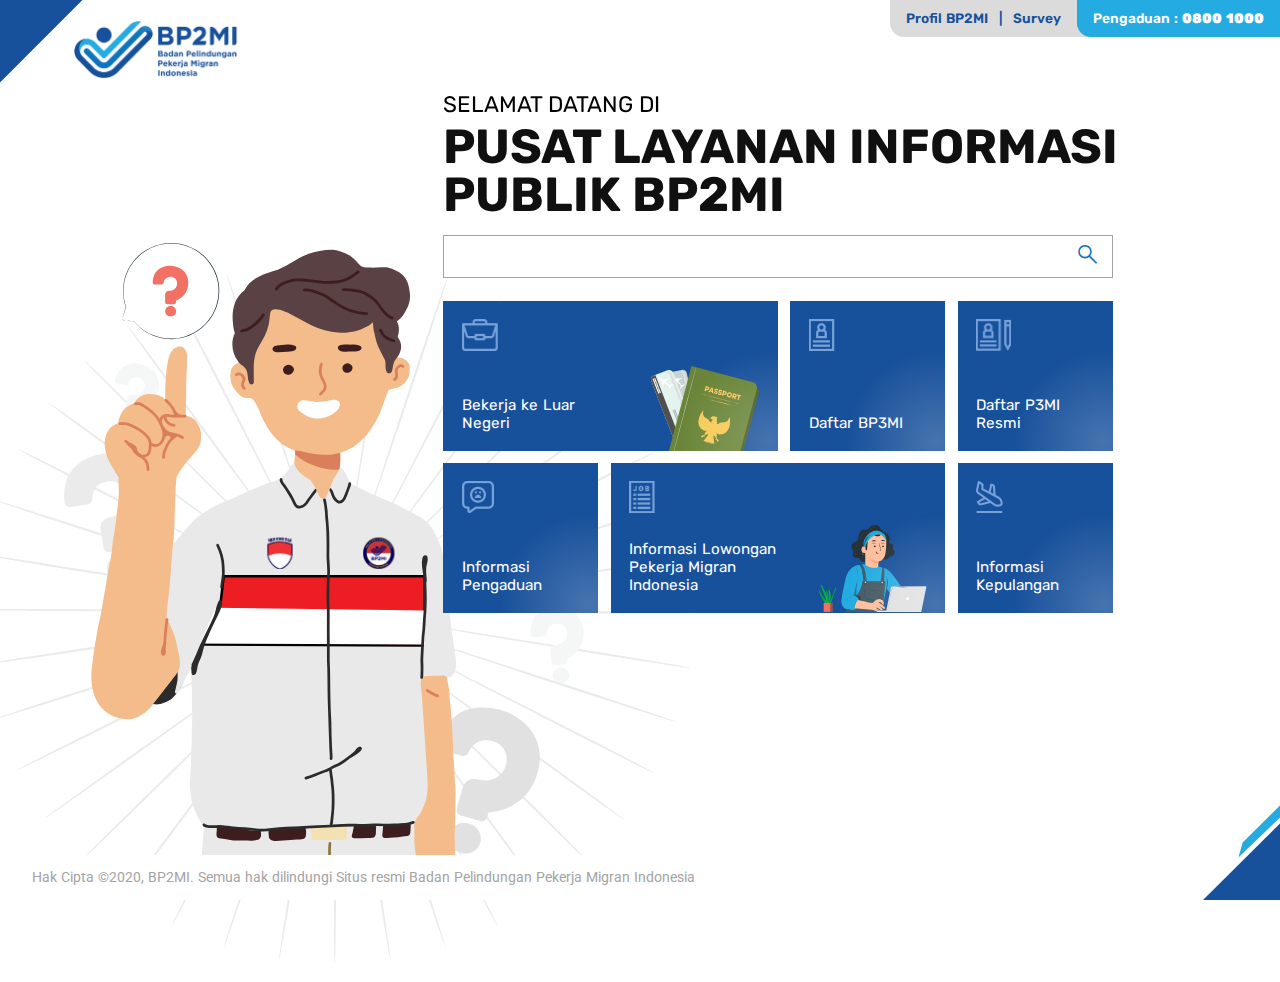
==== commit e379f73e: "add new pages" ====
--- a/index.html
+++ b/index.html
@@ -8,6 +8,7 @@
     <meta charset="utf-8" />
     <meta http-equiv="X-UA-Compatible" content="IE=edge" />
     <title>BP2MI - Badan Perlindungan Kerja Migran Indonesia</title>
+    <link rel="shortcut icon" type="image/jpg" href="favicon.ico" />
     <meta name="description" content="" />
     <meta name="viewport" content="width=device-width, initial-scale=1" />
     <link rel="stylesheet preload prefetch" type="text/css" href="assets/css/main.css" as="style" />
@@ -24,7 +25,7 @@
         <div class="link-bar">
           <a href="/" class="text x-small semi-bold blue-primary">Profil BP2MI</a>
           <span class="text x-small semi-bold blue-primary">|</span>
-          <a href="/" class="text x-small semi-bold blue-primary">Survey</a>
+          <a href="/survey.html" class="text x-small semi-bold blue-primary">Survey</a>
         </div>
         <div class="pengaduan-bar">
           <p class="text x-small semi-bold white">Pengaduan : <strong class="text extra-bold">0800 1000</strong></p>
@@ -59,16 +60,16 @@
                 <img src="assets/svg/passport-ticket.svg" alt="passport and ticket" class="companion" />
               </div>
             </a>
-            <a href="/" class="card" data-aos="fade-left" data-aos-anchor="#example-anchor" data-aos-offset="500" data-aos-delay="700" data-aos-durartion="2000">
+            <a href="/daftar-bp3mi.html" class="card" data-aos="fade-left" data-aos-anchor="#example-anchor" data-aos-offset="500" data-aos-delay="700" data-aos-durartion="2000">
               <img src="assets/images/list.png" alt="list icon" class="icon" />
               <div class="row">
                 <p class="text small white">Daftar BP3MI</p>
               </div>
             </a>
-            <a href="/" class="card" data-aos="fade-left" data-aos-anchor="#example-anchor" data-aos-offset="500" data-aos-delay="800" data-aos-durartion="2000">
+            <a href="/daftar-p3mi-resmi.html" class="card" data-aos="fade-left" data-aos-anchor="#example-anchor" data-aos-offset="500" data-aos-delay="800" data-aos-durartion="2000">
               <img src="assets/images/list-pen.png" alt="list with pen icon" class="icon" />
               <div class="row">
-                <p class="text small white">Daftar BP3MI</p>
+                <p class="text small white">Daftar P3MI Resmi</p>
               </div>
             </a>
             <a href="/informasi-pengaduan.html" class="card" data-aos="fade-left" data-aos-anchor="#example-anchor" data-aos-offset="500" data-aos-delay="900" data-aos-durartion="2000">
@@ -77,20 +78,27 @@
                 <p class="text small white">Informasi Pengaduan</p>
               </div>
             </a>
-            <a href="/" class="card big" data-aos="fade-left" data-aos-anchor="#example-anchor" data-aos-offset="500" data-aos-delay="1000" data-aos-durartion="2000">
+            <a href="/informasi-lowongan.html" class="card big" data-aos="fade-left" data-aos-anchor="#example-anchor" data-aos-offset="500" data-aos-delay="1000" data-aos-durartion="2000">
               <img src="assets/images/list-job.png" alt="job list icon" class="icon" />
               <div class="row">
                 <p class="text small white">Informasi Lowongan Pekerja Migran Indonesia</p>
                 <img src="assets/svg/woman-using-laptop.svg" alt="woman using laptop" class="companion" />
               </div>
             </a>
-            <a href="/" class="card" data-aos="fade-left" data-aos-anchor="#example-anchor" data-aos-offset="500" data-aos-delay="1100" data-aos-durartion="2000">
+            <div class="card modal-nav" data-aos="fade-left" data-aos-anchor="#example-anchor" data-aos-offset="500" data-aos-delay="1100" data-aos-durartion="2000">
               <img src="assets/images/plane.png" alt="plane icon" class="icon" />
               <div class="row">
                 <p class="text small white">Informasi Kepulangan</p>
               </div>
-            </a>
+            </div>
           </div>
+        </div>
+      </div>
+      <div class="modals" id="modals">
+        <div class="popup-content">
+          <img src="assets/images/info-kepulangan.jpg" alt="info kepulangan" />
+
+          <div class="close-btn"><span class="material-symbols-outlined">close</span></div>
         </div>
       </div>
     </main>
--- a/assets/css/main.css
+++ b/assets/css/main.css
@@ -1 +1 @@
-@import"https://fonts.googleapis.com/css2?family=Roboto:ital@0;1&family=Rubik:ital,wght@0,300;0,400;0,600;0,700;0,900;1,400;1,600;1,700;1,900&display=swap";:root{--color-white: #ffff;--color-black: #101010;--color-black-secondary: #1b1b1b;--color-primary: #18519b;--color-secondary: #0e74bd;--color-light: #24abe1;--color-gray: #a3a3a3;--color-grayLight: #dbdbdb;--text-base-size: 16px;--text-xs: calc((var(--text-base-size)) * 0.85);--text-sm: calc((var(--text-base-size)) * 0.95);--text-md: var(--text-base-size);--text-lg: calc((var(--text-base-size)) * 1.28);--text-xl: calc((var(--text-base-size)) * 1.5);--text-xxl: calc((var(--text-base-size)) * 2.25);--text-xxxl: calc((var(--text-base-size)) * 3);--text-light: 300;--text-regular: 400;--text-semiBold: 600;--text-bold: 700;--text-extraBold: 900;--text-default: "Rubik", -apple-system, BlinkMacSystemFont, "Segoe UI", Roboto, "Helvetica Neue", Arial, sans-serif;--text-main: "Rubik", sans-serif;--text-secondary: "Roboto", sans-serif;--space-unit: 1em;--space-xxxxs: calc(0.125 * var(--space-unit));--space-xxxs: calc(0.25 * var(--space-unit));--space-xxs: calc(0.375 * var(--space-unit));--space-xs: calc(0.5 * var(--space-unit));--space-sm: calc(0.75 * var(--space-unit));--space-md: calc(1.25 * var(--space-unit));--space-lg: calc(2 * var(--space-unit));--space-xl: calc(3.25 * var(--space-unit));--space-xxl: calc(5.25 * var(--space-unit));--space-xxxl: calc(8.5 * var(--space-unit));--space-xxxxl: calc(13.75 * var(--space-unit));--navbar-middle: calc(100% - (3rem + 14vw)) %;--transition: all 0.5s cubic-bezier(0.075, 0.82, 0.165, 1);--shadow: 0px 2px 20px rgba(3, 22, 11, 0.1)}@media(min-width: 1600px){:root{--text-scale-ratio: 1.3;--text-base-size: 20px}}@media(max-width: 800px){:root{--text-base-size: 13px}}@media all and (max-width: 1360px){:root{--text-scale-ratio-big: 1.5}}::-webkit-scrollbar{width:8px}::-webkit-scrollbar-track{background:#f1f1f1}::-webkit-scrollbar-thumb{background:#888}::-webkit-scrollbar-thumb:hover{background:#555}html,body{padding:0;margin:0;font-family:var(--text-default);font-size:var(--text-sm);font-weight:var(--text-regular);word-spacing:1px;-ms-text-size-adjust:100%;-webkit-text-size-adjust:100%;-moz-osx-font-smoothing:grayscale;-webkit-font-smoothing:antialiased;box-sizing:border-box;max-width:100%}body{height:100vh;width:100vw;overflow:hidden}@media(max-width: 800px){body{height:-moz-max-content;height:max-content;overflow:scroll}}.material-symbols-outlined{font-variation-settings:"FILL" 0,"wght" 400,"GRAD" 0,"opsz" 48}a{color:inherit;text-decoration:none}a,p,span,div,input,select,textarea,article,aside,figcaption,footer,header,hgroup,h1,h2,h3,h4,h5,h6,ol,li{font-family:var(--text-main);-webkit-user-select:none;-moz-user-select:none;user-select:none}p,li,a{line-height:1.56}@media(max-width: 800px){p,li,a{line-height:1.2}}*{box-sizing:border-box}img{-o-object-fit:contain;object-fit:contain}.header{position:relative;display:flex;justify-content:space-between;width:100vw;height:82px;padding-left:46px}.header::before{content:"";position:absolute;top:-40px;left:-10px;width:0;height:0;border-bottom:60px solid rgba(0,0,0,0);border-top:60px solid rgba(0,0,0,0);border-right:60px solid var(--color-primary);transform:rotate(45deg)}@media(max-width: 800px){.header::before{top:-20px;left:-10px;border-bottom:30px solid rgba(0,0,0,0);border-top:30px solid rgba(0,0,0,0);border-right:30px solid var(--color-primary)}}.header .logo-image{-o-object-fit:contain;object-fit:contain;height:80%;width:auto;margin-top:16px;margin-left:24px}@media(max-width: 800px){.header .logo-image{height:3rem;margin-left:-12px}}.header .info-bar{display:flex;justify-content:flex-end;height:-moz-fit-content;height:fit-content;background:var(--color-grayLight);border-radius:0 0 0 14px}@media(max-width: 800px){.header .info-bar{flex-direction:column;margin-right:-3rem}}.header .info-bar .link-bar{padding:8px 16px}@media(max-width: 800px){.header .info-bar .link-bar{padding:4px 8px}}.header .info-bar .link-bar span{padding:0 6px}.header .info-bar .pengaduan-bar{border-radius:0 0 0 14px;padding:8px 16px;background:var(--color-light)}@media(max-width: 800px){.header .info-bar .pengaduan-bar{padding:4px 6px}}.header .info-bar .pengaduan-bar p{margin:0}footer{position:fixed;bottom:0;left:0;width:100%}footer .footer-bar{position:relative}footer .footer-bar .text{padding:12px 12px 12px 32px;background:var(--color-white)}footer .footer-bar .acc{position:absolute;top:auto;bottom:0;left:auto;right:0;width:6vw;height:auto}main .row{display:flex}main .row.main{align-items:flex-end;width:100%;height:100vh;padding-top:.5%}@media(max-width: 1100px){main .row.main{flex-wrap:wrap}}@media(min-width: 1600px){main .row.main{padding-top:4%}}main .main-graphic{position:relative;width:60%}@media(max-width: 1100px){main .main-graphic{order:2;margin-left:50%}}main .main-graphic img{position:absolute;height:80vh;width:auto;left:0;top:auto;bottom:20px}@media(max-width: 1100px){main .main-graphic img{height:30vh;left:-10vw;bottom:0}}main .main-graphic .line-bg{animation:rotating 100000ms linear infinite}main .main-graphic .q-mark{bottom:82px}main .main-graphic .petugas{transform:translateX(25%);height:70vh;bottom:110px}@media(max-width: 1100px){main .main-graphic .petugas{height:30vh;bottom:0px}}main .main-content{margin-left:0vw;height:100%;z-index:100}@media(max-width: 1100px){main .main-content{padding-left:10%}}main .main-content h1{margin-top:0;margin-bottom:1rem;line-height:1;width:85%}main .main-content .search-bar{width:80%;position:relative}@media(min-width: 1600px){main .main-content .search-bar{width:75%}}main .main-content .search-bar .bar{width:100%;height:calc((var(--text-xxl))*1.2);font-size:var(--text-lg);border:1px var(--color-gray) solid;padding-left:1rem}main .main-content .search-bar button{position:absolute;right:4px;top:0;height:calc((var(--text-xxl))*1.2);width:calc((var(--text-xxl))*1.2);background:0;border:none;cursor:pointer}main .main-content .search-bar button .material-symbols-outlined{font-size:calc((var(--text-xxl))*.7);color:var(--color-secondary);font-weight:500}main .home-card{margin-top:1.5rem;display:flex;width:82%;gap:calc(.8vw + 2px);flex-wrap:wrap;align-items:flex-start;max-height:60vh;overflow-y:auto;overflow-x:hidden;padding-right:2%}@media(min-width: 1600px){main .home-card{margin-top:2rem;gap:calc(1vw + 2px);width:77%}}@media(max-width: 800px){main .home-card{width:62%}}main .home-card .card{position:relative;display:flex;flex-direction:column;justify-content:space-between;align-items:flex-start;background:var(--color-primary);padding:1.2rem 1.2rem;padding-bottom:0;width:calc(25% - (.8vw + 2px));min-height:150px;overflow:hidden;opacity:0;transition:var(--transition)}@media(min-width: 1600px){main .home-card .card{min-height:180px;width:calc(25% - (1vw + 2px))}}main .home-card .card:has(.companion){width:50%}main .home-card .card.big{width:50%}@media(max-width: 800px){main .home-card .card{width:80%}main .home-card .card:has(.companion),main .home-card .card.big{width:80%}}main .home-card .card::before{content:"";position:absolute;bottom:0;right:0;width:14vw;height:14vw;background:radial-gradient(50% 50% at 50% 50%, rgba(255, 255, 255, 0.2) 0%, rgba(255, 255, 255, 0) 100%);transform:translate(45%, 45%)}main .home-card .card .icon{height:32px;width:auto}main .home-card .card .row{width:100%;justify-content:space-between;align-items:flex-end}main .home-card .card .row .text{padding-bottom:1.2rem;width:12vw;line-height:1.2}main .home-card .card .row .companion{margin-left:1rem}main .home-card .card:hover{transition-delay:0s !important;opacity:.7;transform:scale(95%)}main .row .back-button{margin-right:1.5rem;width:var(--text-xxxl);height:auto;transition:var(--transition)}main .row .back-button:hover{filter:grayscale(100%);transform:scale(90%);opacity:.7}main .row h1{width:100%}@media(max-width: 1000px){main .main.bekerja{height:-moz-max-content;height:max-content}}main .main.bekerja .main-graphic{width:35%;height:100%;overflow:hidden}main .main.bekerja .main-graphic img{height:auto;width:100%}main .main.bekerja .main-graphic .line-bg{width:90%;top:0;bottom:auto;animation:plane 10000ms cubic-bezier(0.75, 0.08, 0.85, 1.01) infinite}main .main.bekerja .main-graphic .petugas{transform:translateX(0)}@media(max-width: 1000px){main .main.bekerja .main-graphic{display:none}}main .main.bekerja .main-content{width:70%;margin-left:-3.5rem}@media(max-width: 1000px){main .main.bekerja .main-content{margin-top:1rem;width:100%;padding-left:2rem;height:-moz-max-content;height:max-content;padding-bottom:5rem}}main .main.bekerja .main-content .home-card{padding-left:var(--text-xxxl);margin-left:1.5rem;overflow-x:hidden}@media(max-width: 1000px){main .main.bekerja .main-content .home-card{width:100%;height:-moz-max-content;height:max-content;overflow-y:unset}}main .main.bekerja .main-content .home-card .card{justify-content:flex-start;width:calc(20% - (.8vw + 2px));min-height:120px}@media(min-width: 1600px){main .main.bekerja .main-content .home-card .card{padding:1rem;min-height:150px;width:calc(20% - (.8vw + 2px + .4%))}}@media(max-width: 1000px){main .main.bekerja .main-content .home-card .card{width:calc(50% - (.8vw + 2px))}}main .main.bekerja .main-content .home-card .card h2{font-size:var(--text-lg);color:var(--color-white);width:calc(var(--text-lg)*4);font-weight:var(--text-semiBold);margin:0}main .main.bekerja .main-content .home-card .card.expanded,main .main.bekerja .main-content .home-card .card:has(.child){width:100%;background:rgba(0,0,0,0);padding:0;margin-bottom:1rem;opacity:1}main .main.bekerja .main-content .home-card .card.expanded h2,main .main.bekerja .main-content .home-card .card:has(.child) h2{color:var(--color-black);font-size:var(--text-xl);font-weight:var(--text-bold);width:100%;margin-bottom:1rem}main .main.bekerja .main-content .home-card .card.expanded:hover,main .main.bekerja .main-content .home-card .card:has(.child):hover{transform:none;opacity:1}main .main.bekerja .main-content .home-card .card.expanded::before,main .main.bekerja .main-content .home-card .card:has(.child)::before{display:none}main .main.bekerja .main-content .home-card .card.expanded{width:100%;background:rgba(0,0,0,0);padding:0;margin-bottom:1rem;opacity:1}main .main.bekerja .main-content .home-card .card.expanded h2{color:var(--color-black);font-size:var(--text-xl);font-weight:var(--text-bold);width:100%;margin-bottom:1rem}main .main.bekerja .main-content .home-card .card.expanded:hover{transform:none;opacity:1}main .main.bekerja .main-content .home-card .card.expanded::before{display:none}main .main.bekerja .main-content .home-card .card .child{display:grid;grid-gap:calc(.8vw + 2px);grid-template-columns:repeat(4, 1fr);width:100%;max-height:13rem;padding-right:2%;overflow:auto}@media(max-width: 1000px){main .main.bekerja .main-content .home-card .card .child{grid-template-columns:repeat(2, 1fr);max-height:-moz-max-content;max-height:max-content;overflow-y:unset}}main .main.bekerja .main-content .home-card .card .child .country-list{background:#dfdfdf;padding:10px;justify-content:flex-start;align-items:center;cursor:pointer}main .main.bekerja .main-content .home-card .card .child .country-list:hover{transition-delay:0s !important;opacity:.7;transform:scale(90%)}main .main.bekerja .main-content .home-card .card .child .country-list .fi{width:var(--text-xxl);height:var(--text-xxl);margin-right:1rem}main .main.bekerja .main-content .home-card .card .child .country-list p{padding:0;width:-moz-min-content;width:min-content}.info-pengaduan h1{margin-top:0}.info-pengaduan.main{width:70%;min-width:964px;margin:auto;margin-top:4%;position:relative}@media(max-width: 1000px){.info-pengaduan.main{width:95%;min-width:unset}}.info-pengaduan .swiper .swiper-slide{padding:4px}.info-pengaduan .swiper .swiper-slide img{-o-object-fit:contain;object-fit:contain;width:100%}.info-pengaduan .swiper .swiper-wrapper{width:100%;position:relative}.info-pengaduan .swiper-button-next.swiper-button-disabled,.info-pengaduan .swiper-button-prev.swiper-button-disabled{opacity:0}.info-pengaduan .swiper-button-next,.info-pengaduan .swiper-button-prev{top:var(--swiper-navigation-top-offset, 55%);position:absolute;color:var(--color-primary)}.info-pengaduan .swiper-button-prev{left:-5%}@media(max-width: 1000px){.info-pengaduan .swiper-button-prev{left:-2%}}.info-pengaduan .swiper-button-next{right:-5%}@media(max-width: 1000px){.info-pengaduan .swiper-button-next{right:-2%}}.modals{position:fixed;left:0;top:0;width:100vw;height:100vh;z-index:10000000;display:none}.modals .popup-content{position:relative;width:100%;height:100%;opacity:0;display:none;transition:var(--transition);transition-delay:300ms}.modals .popup-content:before{content:"";position:absolute;left:0;top:0;background:var(--color-white);opacity:.7;width:100%;height:100%;z-index:-1}.modals .popup-content img{width:84vw;height:47vw;margin-left:10vw;margin-top:5%;box-shadow:var(--shadow);transition:var(--transition);transition-delay:10000ms}.modals .popup-content .close-btn{position:absolute;right:calc(10vw - (1rem + var(--text-xxl)));top:10%;transform:translate(50%, -50%);background:red;width:-moz-fit-content;width:fit-content;padding:.5rem;box-shadow:var(--shadow);cursor:pointer;transition:var(--transition)}.modals .popup-content .close-btn:hover{transition-delay:0s !important;padding:1rem}.modals .popup-content .close-btn span{font-size:var(--text-xxl);color:var(--color-white)}.modals .popup-content.active{opacity:1;display:block}.modals.active{display:block;animation:fadein 300ms cubic-bezier(0.4, 0, 1, 1)}@keyframes rotating{0%{transform:rotate(0deg)}100%{transform:rotate(360deg)}}@keyframes plane{0%{transform:translate(-100%, 400%)}100%{transform:translate(120%, 200%)}}@keyframes fadein{0%{transform:scale(0);opacity:0}100%{opacity:1;transform:scale(100%)}}@keyframes fade{0%{opacity:0}100%{opacity:1}}p{-webkit-margin-before:0;margin-block-start:0;-webkit-margin-after:0;margin-block-end:0}.text.primary{color:var(--color-black)}.text.secondary{color:var(--color-black-secondary)}.text.blue-primary{color:var(--color-primary)}.text.blue-secondary{color:var(--color-secondary)}.text.white{color:var(--color-white)}.text.grey{color:var(--color-gray)}.text.grey-light{color:var(--color-grayLight)}.text.x-small{font-size:var(--text-xs)}.text.small{font-size:var(--text-sm)}.text.regular{font-size:var(--text-md)}.text.s-large{font-size:calc(var(--text-md)*1.4)}.text.x-large{font-size:var(--text-xl)}.text.x-x-large{font-size:var(--text-xxl)}.text.x-x-x-large{font-size:var(--text-xxxl)}.text.light{font-weight:var(--text-light)}.text.regular{font-weight:var(--text-regular)}.text.semi-bold{font-weight:var(--text-semiBold)}.text.bold{font-weight:var(--text-bold)}.text.extra-bold{font-weight:var(--text-extraBold)}.text.roboto{font-family:"Roboto",sans-serif}.text.uppercase{text-transform:uppercase}#nprogress{pointer-events:none}#nprogress .bar{background:var(--color-primary);position:fixed;z-index:1031;top:0;left:0;width:100%;height:2px}#nprogress .peg{display:block;position:absolute;right:0px;width:100px;height:100%;box-shadow:0 0 10px var(--color-primary),0 0 5px var(--color-primary);opacity:1;transform:rotate(3deg) translate(0px, -4px)}#nprogress .spinner{display:block;position:fixed;z-index:1031;top:15px;right:15px}#nprogress .spinner-icon{width:18px;height:18px;box-sizing:border-box;border:solid 2px rgba(0,0,0,0);border-top-color:var(--color-primary);border-left-color:var(--color-primary);border-radius:50%;animation:nprogress-spinner 400ms linear infinite}.nprogress-custom-parent{overflow:hidden;position:relative}.nprogress-custom-parent #nprogress .spinner,.nprogress-custom-parent #nprogress .bar{position:absolute}@keyframes nprogress-spinner{0%{transform:rotate(0deg)}100%{transform:rotate(360deg)}}[data-aos][data-aos][data-aos-duration="50"],body[data-aos-duration="50"] [data-aos]{transition-duration:50ms}[data-aos][data-aos][data-aos-delay="50"],body[data-aos-delay="50"] [data-aos]{transition-delay:0}[data-aos][data-aos][data-aos-delay="50"].aos-animate,body[data-aos-delay="50"] [data-aos].aos-animate{transition-delay:50ms}[data-aos][data-aos][data-aos-duration="100"],body[data-aos-duration="100"] [data-aos]{transition-duration:.1s}[data-aos][data-aos][data-aos-delay="100"],body[data-aos-delay="100"] [data-aos]{transition-delay:0}[data-aos][data-aos][data-aos-delay="100"].aos-animate,body[data-aos-delay="100"] [data-aos].aos-animate{transition-delay:.1s}[data-aos][data-aos][data-aos-duration="150"],body[data-aos-duration="150"] [data-aos]{transition-duration:.15s}[data-aos][data-aos][data-aos-delay="150"],body[data-aos-delay="150"] [data-aos]{transition-delay:0}[data-aos][data-aos][data-aos-delay="150"].aos-animate,body[data-aos-delay="150"] [data-aos].aos-animate{transition-delay:.15s}[data-aos][data-aos][data-aos-duration="200"],body[data-aos-duration="200"] [data-aos]{transition-duration:.2s}[data-aos][data-aos][data-aos-delay="200"],body[data-aos-delay="200"] [data-aos]{transition-delay:0}[data-aos][data-aos][data-aos-delay="200"].aos-animate,body[data-aos-delay="200"] [data-aos].aos-animate{transition-delay:.2s}[data-aos][data-aos][data-aos-duration="250"],body[data-aos-duration="250"] [data-aos]{transition-duration:.25s}[data-aos][data-aos][data-aos-delay="250"],body[data-aos-delay="250"] [data-aos]{transition-delay:0}[data-aos][data-aos][data-aos-delay="250"].aos-animate,body[data-aos-delay="250"] [data-aos].aos-animate{transition-delay:.25s}[data-aos][data-aos][data-aos-duration="300"],body[data-aos-duration="300"] [data-aos]{transition-duration:.3s}[data-aos][data-aos][data-aos-delay="300"],body[data-aos-delay="300"] [data-aos]{transition-delay:0}[data-aos][data-aos][data-aos-delay="300"].aos-animate,body[data-aos-delay="300"] [data-aos].aos-animate{transition-delay:.3s}[data-aos][data-aos][data-aos-duration="350"],body[data-aos-duration="350"] [data-aos]{transition-duration:.35s}[data-aos][data-aos][data-aos-delay="350"],body[data-aos-delay="350"] [data-aos]{transition-delay:0}[data-aos][data-aos][data-aos-delay="350"].aos-animate,body[data-aos-delay="350"] [data-aos].aos-animate{transition-delay:.35s}[data-aos][data-aos][data-aos-duration="400"],body[data-aos-duration="400"] [data-aos]{transition-duration:.4s}[data-aos][data-aos][data-aos-delay="400"],body[data-aos-delay="400"] [data-aos]{transition-delay:0}[data-aos][data-aos][data-aos-delay="400"].aos-animate,body[data-aos-delay="400"] [data-aos].aos-animate{transition-delay:.4s}[data-aos][data-aos][data-aos-duration="450"],body[data-aos-duration="450"] [data-aos]{transition-duration:.45s}[data-aos][data-aos][data-aos-delay="450"],body[data-aos-delay="450"] [data-aos]{transition-delay:0}[data-aos][data-aos][data-aos-delay="450"].aos-animate,body[data-aos-delay="450"] [data-aos].aos-animate{transition-delay:.45s}[data-aos][data-aos][data-aos-duration="500"],body[data-aos-duration="500"] [data-aos]{transition-duration:.5s}[data-aos][data-aos][data-aos-delay="500"],body[data-aos-delay="500"] [data-aos]{transition-delay:0}[data-aos][data-aos][data-aos-delay="500"].aos-animate,body[data-aos-delay="500"] [data-aos].aos-animate{transition-delay:.5s}[data-aos][data-aos][data-aos-duration="550"],body[data-aos-duration="550"] [data-aos]{transition-duration:.55s}[data-aos][data-aos][data-aos-delay="550"],body[data-aos-delay="550"] [data-aos]{transition-delay:0}[data-aos][data-aos][data-aos-delay="550"].aos-animate,body[data-aos-delay="550"] [data-aos].aos-animate{transition-delay:.55s}[data-aos][data-aos][data-aos-duration="600"],body[data-aos-duration="600"] [data-aos]{transition-duration:.6s}[data-aos][data-aos][data-aos-delay="600"],body[data-aos-delay="600"] [data-aos]{transition-delay:0}[data-aos][data-aos][data-aos-delay="600"].aos-animate,body[data-aos-delay="600"] [data-aos].aos-animate{transition-delay:.6s}[data-aos][data-aos][data-aos-duration="650"],body[data-aos-duration="650"] [data-aos]{transition-duration:.65s}[data-aos][data-aos][data-aos-delay="650"],body[data-aos-delay="650"] [data-aos]{transition-delay:0}[data-aos][data-aos][data-aos-delay="650"].aos-animate,body[data-aos-delay="650"] [data-aos].aos-animate{transition-delay:.65s}[data-aos][data-aos][data-aos-duration="700"],body[data-aos-duration="700"] [data-aos]{transition-duration:.7s}[data-aos][data-aos][data-aos-delay="700"],body[data-aos-delay="700"] [data-aos]{transition-delay:0}[data-aos][data-aos][data-aos-delay="700"].aos-animate,body[data-aos-delay="700"] [data-aos].aos-animate{transition-delay:.7s}[data-aos][data-aos][data-aos-duration="750"],body[data-aos-duration="750"] [data-aos]{transition-duration:.75s}[data-aos][data-aos][data-aos-delay="750"],body[data-aos-delay="750"] [data-aos]{transition-delay:0}[data-aos][data-aos][data-aos-delay="750"].aos-animate,body[data-aos-delay="750"] [data-aos].aos-animate{transition-delay:.75s}[data-aos][data-aos][data-aos-duration="800"],body[data-aos-duration="800"] [data-aos]{transition-duration:.8s}[data-aos][data-aos][data-aos-delay="800"],body[data-aos-delay="800"] [data-aos]{transition-delay:0}[data-aos][data-aos][data-aos-delay="800"].aos-animate,body[data-aos-delay="800"] [data-aos].aos-animate{transition-delay:.8s}[data-aos][data-aos][data-aos-duration="850"],body[data-aos-duration="850"] [data-aos]{transition-duration:.85s}[data-aos][data-aos][data-aos-delay="850"],body[data-aos-delay="850"] [data-aos]{transition-delay:0}[data-aos][data-aos][data-aos-delay="850"].aos-animate,body[data-aos-delay="850"] [data-aos].aos-animate{transition-delay:.85s}[data-aos][data-aos][data-aos-duration="900"],body[data-aos-duration="900"] [data-aos]{transition-duration:.9s}[data-aos][data-aos][data-aos-delay="900"],body[data-aos-delay="900"] [data-aos]{transition-delay:0}[data-aos][data-aos][data-aos-delay="900"].aos-animate,body[data-aos-delay="900"] [data-aos].aos-animate{transition-delay:.9s}[data-aos][data-aos][data-aos-duration="950"],body[data-aos-duration="950"] [data-aos]{transition-duration:.95s}[data-aos][data-aos][data-aos-delay="950"],body[data-aos-delay="950"] [data-aos]{transition-delay:0}[data-aos][data-aos][data-aos-delay="950"].aos-animate,body[data-aos-delay="950"] [data-aos].aos-animate{transition-delay:.95s}[data-aos][data-aos][data-aos-duration="1000"],body[data-aos-duration="1000"] [data-aos]{transition-duration:1s}[data-aos][data-aos][data-aos-delay="1000"],body[data-aos-delay="1000"] [data-aos]{transition-delay:0}[data-aos][data-aos][data-aos-delay="1000"].aos-animate,body[data-aos-delay="1000"] [data-aos].aos-animate{transition-delay:1s}[data-aos][data-aos][data-aos-duration="1050"],body[data-aos-duration="1050"] [data-aos]{transition-duration:1.05s}[data-aos][data-aos][data-aos-delay="1050"],body[data-aos-delay="1050"] [data-aos]{transition-delay:0}[data-aos][data-aos][data-aos-delay="1050"].aos-animate,body[data-aos-delay="1050"] [data-aos].aos-animate{transition-delay:1.05s}[data-aos][data-aos][data-aos-duration="1100"],body[data-aos-duration="1100"] [data-aos]{transition-duration:1.1s}[data-aos][data-aos][data-aos-delay="1100"],body[data-aos-delay="1100"] [data-aos]{transition-delay:0}[data-aos][data-aos][data-aos-delay="1100"].aos-animate,body[data-aos-delay="1100"] [data-aos].aos-animate{transition-delay:1.1s}[data-aos][data-aos][data-aos-duration="1150"],body[data-aos-duration="1150"] [data-aos]{transition-duration:1.15s}[data-aos][data-aos][data-aos-delay="1150"],body[data-aos-delay="1150"] [data-aos]{transition-delay:0}[data-aos][data-aos][data-aos-delay="1150"].aos-animate,body[data-aos-delay="1150"] [data-aos].aos-animate{transition-delay:1.15s}[data-aos][data-aos][data-aos-duration="1200"],body[data-aos-duration="1200"] [data-aos]{transition-duration:1.2s}[data-aos][data-aos][data-aos-delay="1200"],body[data-aos-delay="1200"] [data-aos]{transition-delay:0}[data-aos][data-aos][data-aos-delay="1200"].aos-animate,body[data-aos-delay="1200"] [data-aos].aos-animate{transition-delay:1.2s}[data-aos][data-aos][data-aos-duration="1250"],body[data-aos-duration="1250"] [data-aos]{transition-duration:1.25s}[data-aos][data-aos][data-aos-delay="1250"],body[data-aos-delay="1250"] [data-aos]{transition-delay:0}[data-aos][data-aos][data-aos-delay="1250"].aos-animate,body[data-aos-delay="1250"] [data-aos].aos-animate{transition-delay:1.25s}[data-aos][data-aos][data-aos-duration="1300"],body[data-aos-duration="1300"] [data-aos]{transition-duration:1.3s}[data-aos][data-aos][data-aos-delay="1300"],body[data-aos-delay="1300"] [data-aos]{transition-delay:0}[data-aos][data-aos][data-aos-delay="1300"].aos-animate,body[data-aos-delay="1300"] [data-aos].aos-animate{transition-delay:1.3s}[data-aos][data-aos][data-aos-duration="1350"],body[data-aos-duration="1350"] [data-aos]{transition-duration:1.35s}[data-aos][data-aos][data-aos-delay="1350"],body[data-aos-delay="1350"] [data-aos]{transition-delay:0}[data-aos][data-aos][data-aos-delay="1350"].aos-animate,body[data-aos-delay="1350"] [data-aos].aos-animate{transition-delay:1.35s}[data-aos][data-aos][data-aos-duration="1400"],body[data-aos-duration="1400"] [data-aos]{transition-duration:1.4s}[data-aos][data-aos][data-aos-delay="1400"],body[data-aos-delay="1400"] [data-aos]{transition-delay:0}[data-aos][data-aos][data-aos-delay="1400"].aos-animate,body[data-aos-delay="1400"] [data-aos].aos-animate{transition-delay:1.4s}[data-aos][data-aos][data-aos-duration="1450"],body[data-aos-duration="1450"] [data-aos]{transition-duration:1.45s}[data-aos][data-aos][data-aos-delay="1450"],body[data-aos-delay="1450"] [data-aos]{transition-delay:0}[data-aos][data-aos][data-aos-delay="1450"].aos-animate,body[data-aos-delay="1450"] [data-aos].aos-animate{transition-delay:1.45s}[data-aos][data-aos][data-aos-duration="1500"],body[data-aos-duration="1500"] [data-aos]{transition-duration:1.5s}[data-aos][data-aos][data-aos-delay="1500"],body[data-aos-delay="1500"] [data-aos]{transition-delay:0}[data-aos][data-aos][data-aos-delay="1500"].aos-animate,body[data-aos-delay="1500"] [data-aos].aos-animate{transition-delay:1.5s}[data-aos][data-aos][data-aos-duration="1550"],body[data-aos-duration="1550"] [data-aos]{transition-duration:1.55s}[data-aos][data-aos][data-aos-delay="1550"],body[data-aos-delay="1550"] [data-aos]{transition-delay:0}[data-aos][data-aos][data-aos-delay="1550"].aos-animate,body[data-aos-delay="1550"] [data-aos].aos-animate{transition-delay:1.55s}[data-aos][data-aos][data-aos-duration="1600"],body[data-aos-duration="1600"] [data-aos]{transition-duration:1.6s}[data-aos][data-aos][data-aos-delay="1600"],body[data-aos-delay="1600"] [data-aos]{transition-delay:0}[data-aos][data-aos][data-aos-delay="1600"].aos-animate,body[data-aos-delay="1600"] [data-aos].aos-animate{transition-delay:1.6s}[data-aos][data-aos][data-aos-duration="1650"],body[data-aos-duration="1650"] [data-aos]{transition-duration:1.65s}[data-aos][data-aos][data-aos-delay="1650"],body[data-aos-delay="1650"] [data-aos]{transition-delay:0}[data-aos][data-aos][data-aos-delay="1650"].aos-animate,body[data-aos-delay="1650"] [data-aos].aos-animate{transition-delay:1.65s}[data-aos][data-aos][data-aos-duration="1700"],body[data-aos-duration="1700"] [data-aos]{transition-duration:1.7s}[data-aos][data-aos][data-aos-delay="1700"],body[data-aos-delay="1700"] [data-aos]{transition-delay:0}[data-aos][data-aos][data-aos-delay="1700"].aos-animate,body[data-aos-delay="1700"] [data-aos].aos-animate{transition-delay:1.7s}[data-aos][data-aos][data-aos-duration="1750"],body[data-aos-duration="1750"] [data-aos]{transition-duration:1.75s}[data-aos][data-aos][data-aos-delay="1750"],body[data-aos-delay="1750"] [data-aos]{transition-delay:0}[data-aos][data-aos][data-aos-delay="1750"].aos-animate,body[data-aos-delay="1750"] [data-aos].aos-animate{transition-delay:1.75s}[data-aos][data-aos][data-aos-duration="1800"],body[data-aos-duration="1800"] [data-aos]{transition-duration:1.8s}[data-aos][data-aos][data-aos-delay="1800"],body[data-aos-delay="1800"] [data-aos]{transition-delay:0}[data-aos][data-aos][data-aos-delay="1800"].aos-animate,body[data-aos-delay="1800"] [data-aos].aos-animate{transition-delay:1.8s}[data-aos][data-aos][data-aos-duration="1850"],body[data-aos-duration="1850"] [data-aos]{transition-duration:1.85s}[data-aos][data-aos][data-aos-delay="1850"],body[data-aos-delay="1850"] [data-aos]{transition-delay:0}[data-aos][data-aos][data-aos-delay="1850"].aos-animate,body[data-aos-delay="1850"] [data-aos].aos-animate{transition-delay:1.85s}[data-aos][data-aos][data-aos-duration="1900"],body[data-aos-duration="1900"] [data-aos]{transition-duration:1.9s}[data-aos][data-aos][data-aos-delay="1900"],body[data-aos-delay="1900"] [data-aos]{transition-delay:0}[data-aos][data-aos][data-aos-delay="1900"].aos-animate,body[data-aos-delay="1900"] [data-aos].aos-animate{transition-delay:1.9s}[data-aos][data-aos][data-aos-duration="1950"],body[data-aos-duration="1950"] [data-aos]{transition-duration:1.95s}[data-aos][data-aos][data-aos-delay="1950"],body[data-aos-delay="1950"] [data-aos]{transition-delay:0}[data-aos][data-aos][data-aos-delay="1950"].aos-animate,body[data-aos-delay="1950"] [data-aos].aos-animate{transition-delay:1.95s}[data-aos][data-aos][data-aos-duration="2000"],body[data-aos-duration="2000"] [data-aos]{transition-duration:2s}[data-aos][data-aos][data-aos-delay="2000"],body[data-aos-delay="2000"] [data-aos]{transition-delay:0}[data-aos][data-aos][data-aos-delay="2000"].aos-animate,body[data-aos-delay="2000"] [data-aos].aos-animate{transition-delay:2s}[data-aos][data-aos][data-aos-duration="2050"],body[data-aos-duration="2050"] [data-aos]{transition-duration:2.05s}[data-aos][data-aos][data-aos-delay="2050"],body[data-aos-delay="2050"] [data-aos]{transition-delay:0}[data-aos][data-aos][data-aos-delay="2050"].aos-animate,body[data-aos-delay="2050"] [data-aos].aos-animate{transition-delay:2.05s}[data-aos][data-aos][data-aos-duration="2100"],body[data-aos-duration="2100"] [data-aos]{transition-duration:2.1s}[data-aos][data-aos][data-aos-delay="2100"],body[data-aos-delay="2100"] [data-aos]{transition-delay:0}[data-aos][data-aos][data-aos-delay="2100"].aos-animate,body[data-aos-delay="2100"] [data-aos].aos-animate{transition-delay:2.1s}[data-aos][data-aos][data-aos-duration="2150"],body[data-aos-duration="2150"] [data-aos]{transition-duration:2.15s}[data-aos][data-aos][data-aos-delay="2150"],body[data-aos-delay="2150"] [data-aos]{transition-delay:0}[data-aos][data-aos][data-aos-delay="2150"].aos-animate,body[data-aos-delay="2150"] [data-aos].aos-animate{transition-delay:2.15s}[data-aos][data-aos][data-aos-duration="2200"],body[data-aos-duration="2200"] [data-aos]{transition-duration:2.2s}[data-aos][data-aos][data-aos-delay="2200"],body[data-aos-delay="2200"] [data-aos]{transition-delay:0}[data-aos][data-aos][data-aos-delay="2200"].aos-animate,body[data-aos-delay="2200"] [data-aos].aos-animate{transition-delay:2.2s}[data-aos][data-aos][data-aos-duration="2250"],body[data-aos-duration="2250"] [data-aos]{transition-duration:2.25s}[data-aos][data-aos][data-aos-delay="2250"],body[data-aos-delay="2250"] [data-aos]{transition-delay:0}[data-aos][data-aos][data-aos-delay="2250"].aos-animate,body[data-aos-delay="2250"] [data-aos].aos-animate{transition-delay:2.25s}[data-aos][data-aos][data-aos-duration="2300"],body[data-aos-duration="2300"] [data-aos]{transition-duration:2.3s}[data-aos][data-aos][data-aos-delay="2300"],body[data-aos-delay="2300"] [data-aos]{transition-delay:0}[data-aos][data-aos][data-aos-delay="2300"].aos-animate,body[data-aos-delay="2300"] [data-aos].aos-animate{transition-delay:2.3s}[data-aos][data-aos][data-aos-duration="2350"],body[data-aos-duration="2350"] [data-aos]{transition-duration:2.35s}[data-aos][data-aos][data-aos-delay="2350"],body[data-aos-delay="2350"] [data-aos]{transition-delay:0}[data-aos][data-aos][data-aos-delay="2350"].aos-animate,body[data-aos-delay="2350"] [data-aos].aos-animate{transition-delay:2.35s}[data-aos][data-aos][data-aos-duration="2400"],body[data-aos-duration="2400"] [data-aos]{transition-duration:2.4s}[data-aos][data-aos][data-aos-delay="2400"],body[data-aos-delay="2400"] [data-aos]{transition-delay:0}[data-aos][data-aos][data-aos-delay="2400"].aos-animate,body[data-aos-delay="2400"] [data-aos].aos-animate{transition-delay:2.4s}[data-aos][data-aos][data-aos-duration="2450"],body[data-aos-duration="2450"] [data-aos]{transition-duration:2.45s}[data-aos][data-aos][data-aos-delay="2450"],body[data-aos-delay="2450"] [data-aos]{transition-delay:0}[data-aos][data-aos][data-aos-delay="2450"].aos-animate,body[data-aos-delay="2450"] [data-aos].aos-animate{transition-delay:2.45s}[data-aos][data-aos][data-aos-duration="2500"],body[data-aos-duration="2500"] [data-aos]{transition-duration:2.5s}[data-aos][data-aos][data-aos-delay="2500"],body[data-aos-delay="2500"] [data-aos]{transition-delay:0}[data-aos][data-aos][data-aos-delay="2500"].aos-animate,body[data-aos-delay="2500"] [data-aos].aos-animate{transition-delay:2.5s}[data-aos][data-aos][data-aos-duration="2550"],body[data-aos-duration="2550"] [data-aos]{transition-duration:2.55s}[data-aos][data-aos][data-aos-delay="2550"],body[data-aos-delay="2550"] [data-aos]{transition-delay:0}[data-aos][data-aos][data-aos-delay="2550"].aos-animate,body[data-aos-delay="2550"] [data-aos].aos-animate{transition-delay:2.55s}[data-aos][data-aos][data-aos-duration="2600"],body[data-aos-duration="2600"] [data-aos]{transition-duration:2.6s}[data-aos][data-aos][data-aos-delay="2600"],body[data-aos-delay="2600"] [data-aos]{transition-delay:0}[data-aos][data-aos][data-aos-delay="2600"].aos-animate,body[data-aos-delay="2600"] [data-aos].aos-animate{transition-delay:2.6s}[data-aos][data-aos][data-aos-duration="2650"],body[data-aos-duration="2650"] [data-aos]{transition-duration:2.65s}[data-aos][data-aos][data-aos-delay="2650"],body[data-aos-delay="2650"] [data-aos]{transition-delay:0}[data-aos][data-aos][data-aos-delay="2650"].aos-animate,body[data-aos-delay="2650"] [data-aos].aos-animate{transition-delay:2.65s}[data-aos][data-aos][data-aos-duration="2700"],body[data-aos-duration="2700"] [data-aos]{transition-duration:2.7s}[data-aos][data-aos][data-aos-delay="2700"],body[data-aos-delay="2700"] [data-aos]{transition-delay:0}[data-aos][data-aos][data-aos-delay="2700"].aos-animate,body[data-aos-delay="2700"] [data-aos].aos-animate{transition-delay:2.7s}[data-aos][data-aos][data-aos-duration="2750"],body[data-aos-duration="2750"] [data-aos]{transition-duration:2.75s}[data-aos][data-aos][data-aos-delay="2750"],body[data-aos-delay="2750"] [data-aos]{transition-delay:0}[data-aos][data-aos][data-aos-delay="2750"].aos-animate,body[data-aos-delay="2750"] [data-aos].aos-animate{transition-delay:2.75s}[data-aos][data-aos][data-aos-duration="2800"],body[data-aos-duration="2800"] [data-aos]{transition-duration:2.8s}[data-aos][data-aos][data-aos-delay="2800"],body[data-aos-delay="2800"] [data-aos]{transition-delay:0}[data-aos][data-aos][data-aos-delay="2800"].aos-animate,body[data-aos-delay="2800"] [data-aos].aos-animate{transition-delay:2.8s}[data-aos][data-aos][data-aos-duration="2850"],body[data-aos-duration="2850"] [data-aos]{transition-duration:2.85s}[data-aos][data-aos][data-aos-delay="2850"],body[data-aos-delay="2850"] [data-aos]{transition-delay:0}[data-aos][data-aos][data-aos-delay="2850"].aos-animate,body[data-aos-delay="2850"] [data-aos].aos-animate{transition-delay:2.85s}[data-aos][data-aos][data-aos-duration="2900"],body[data-aos-duration="2900"] [data-aos]{transition-duration:2.9s}[data-aos][data-aos][data-aos-delay="2900"],body[data-aos-delay="2900"] [data-aos]{transition-delay:0}[data-aos][data-aos][data-aos-delay="2900"].aos-animate,body[data-aos-delay="2900"] [data-aos].aos-animate{transition-delay:2.9s}[data-aos][data-aos][data-aos-duration="2950"],body[data-aos-duration="2950"] [data-aos]{transition-duration:2.95s}[data-aos][data-aos][data-aos-delay="2950"],body[data-aos-delay="2950"] [data-aos]{transition-delay:0}[data-aos][data-aos][data-aos-delay="2950"].aos-animate,body[data-aos-delay="2950"] [data-aos].aos-animate{transition-delay:2.95s}[data-aos][data-aos][data-aos-duration="3000"],body[data-aos-duration="3000"] [data-aos]{transition-duration:3s}[data-aos][data-aos][data-aos-delay="3000"],body[data-aos-delay="3000"] [data-aos]{transition-delay:0}[data-aos][data-aos][data-aos-delay="3000"].aos-animate,body[data-aos-delay="3000"] [data-aos].aos-animate{transition-delay:3s}[data-aos][data-aos][data-aos-easing=linear],body[data-aos-easing=linear] [data-aos]{transition-timing-function:cubic-bezier(0.25, 0.25, 0.75, 0.75)}[data-aos][data-aos][data-aos-easing=ease],body[data-aos-easing=ease] [data-aos]{transition-timing-function:ease}[data-aos][data-aos][data-aos-easing=ease-in],body[data-aos-easing=ease-in] [data-aos]{transition-timing-function:ease-in}[data-aos][data-aos][data-aos-easing=ease-out],body[data-aos-easing=ease-out] [data-aos]{transition-timing-function:ease-out}[data-aos][data-aos][data-aos-easing=ease-in-out],body[data-aos-easing=ease-in-out] [data-aos]{transition-timing-function:ease-in-out}[data-aos][data-aos][data-aos-easing=ease-in-back],body[data-aos-easing=ease-in-back] [data-aos]{transition-timing-function:cubic-bezier(0.6, -0.28, 0.735, 0.045)}[data-aos][data-aos][data-aos-easing=ease-out-back],body[data-aos-easing=ease-out-back] [data-aos]{transition-timing-function:cubic-bezier(0.175, 0.885, 0.32, 1.275)}[data-aos][data-aos][data-aos-easing=ease-in-out-back],body[data-aos-easing=ease-in-out-back] [data-aos]{transition-timing-function:cubic-bezier(0.68, -0.55, 0.265, 1.55)}[data-aos][data-aos][data-aos-easing=ease-in-sine],body[data-aos-easing=ease-in-sine] [data-aos]{transition-timing-function:cubic-bezier(0.47, 0, 0.745, 0.715)}[data-aos][data-aos][data-aos-easing=ease-out-sine],body[data-aos-easing=ease-out-sine] [data-aos]{transition-timing-function:cubic-bezier(0.39, 0.575, 0.565, 1)}[data-aos][data-aos][data-aos-easing=ease-in-out-sine],body[data-aos-easing=ease-in-out-sine] [data-aos]{transition-timing-function:cubic-bezier(0.445, 0.05, 0.55, 0.95)}[data-aos][data-aos][data-aos-easing=ease-in-quad],body[data-aos-easing=ease-in-quad] [data-aos]{transition-timing-function:cubic-bezier(0.55, 0.085, 0.68, 0.53)}[data-aos][data-aos][data-aos-easing=ease-out-quad],body[data-aos-easing=ease-out-quad] [data-aos]{transition-timing-function:cubic-bezier(0.25, 0.46, 0.45, 0.94)}[data-aos][data-aos][data-aos-easing=ease-in-out-quad],body[data-aos-easing=ease-in-out-quad] [data-aos]{transition-timing-function:cubic-bezier(0.455, 0.03, 0.515, 0.955)}[data-aos][data-aos][data-aos-easing=ease-in-cubic],body[data-aos-easing=ease-in-cubic] [data-aos]{transition-timing-function:cubic-bezier(0.55, 0.085, 0.68, 0.53)}[data-aos][data-aos][data-aos-easing=ease-out-cubic],body[data-aos-easing=ease-out-cubic] [data-aos]{transition-timing-function:cubic-bezier(0.25, 0.46, 0.45, 0.94)}[data-aos][data-aos][data-aos-easing=ease-in-out-cubic],body[data-aos-easing=ease-in-out-cubic] [data-aos]{transition-timing-function:cubic-bezier(0.455, 0.03, 0.515, 0.955)}[data-aos][data-aos][data-aos-easing=ease-in-quart],body[data-aos-easing=ease-in-quart] [data-aos]{transition-timing-function:cubic-bezier(0.55, 0.085, 0.68, 0.53)}[data-aos][data-aos][data-aos-easing=ease-out-quart],body[data-aos-easing=ease-out-quart] [data-aos]{transition-timing-function:cubic-bezier(0.25, 0.46, 0.45, 0.94)}[data-aos][data-aos][data-aos-easing=ease-in-out-quart],body[data-aos-easing=ease-in-out-quart] [data-aos]{transition-timing-function:cubic-bezier(0.455, 0.03, 0.515, 0.955)}[data-aos^=fade][data-aos^=fade]{opacity:0;transition-property:opacity,transform}[data-aos^=fade][data-aos^=fade].aos-animate{opacity:1;transform:translateZ(0)}[data-aos=fade-up]{transform:translate3d(0, 100px, 0)}[data-aos=fade-down]{transform:translate3d(0, -100px, 0)}[data-aos=fade-right]{transform:translate3d(-100px, 0, 0)}[data-aos=fade-left]{transform:translate3d(100px, 0, 0)}[data-aos=fade-up-right]{transform:translate3d(-100px, 100px, 0)}[data-aos=fade-up-left]{transform:translate3d(100px, 100px, 0)}[data-aos=fade-down-right]{transform:translate3d(-100px, -100px, 0)}[data-aos=fade-down-left]{transform:translate3d(100px, -100px, 0)}[data-aos^=zoom][data-aos^=zoom]{opacity:0;transition-property:opacity,transform}[data-aos^=zoom][data-aos^=zoom].aos-animate{opacity:1;transform:translateZ(0) scale(1)}[data-aos=zoom-in]{transform:scale(0.6)}[data-aos=zoom-in-up]{transform:translate3d(0, 100px, 0) scale(0.6)}[data-aos=zoom-in-down]{transform:translate3d(0, -100px, 0) scale(0.6)}[data-aos=zoom-in-right]{transform:translate3d(-100px, 0, 0) scale(0.6)}[data-aos=zoom-in-left]{transform:translate3d(100px, 0, 0) scale(0.6)}[data-aos=zoom-out]{transform:scale(1.2)}[data-aos=zoom-out-up]{transform:translate3d(0, 100px, 0) scale(1.2)}[data-aos=zoom-out-down]{transform:translate3d(0, -100px, 0) scale(1.2)}[data-aos=zoom-out-right]{transform:translate3d(-100px, 0, 0) scale(1.2)}[data-aos=zoom-out-left]{transform:translate3d(100px, 0, 0) scale(1.2)}[data-aos^=slide][data-aos^=slide]{transition-property:transform}[data-aos^=slide][data-aos^=slide].aos-animate{transform:translateZ(0)}[data-aos=slide-up]{transform:translate3d(0, 100%, 0)}[data-aos=slide-down]{transform:translate3d(0, -100%, 0)}[data-aos=slide-right]{transform:translate3d(-100%, 0, 0)}[data-aos=slide-left]{transform:translate3d(100%, 0, 0)}[data-aos^=flip][data-aos^=flip]{backface-visibility:hidden;transition-property:transform}[data-aos=flip-left]{transform:perspective(2500px) rotateY(-100deg)}[data-aos=flip-left].aos-animate{transform:perspective(2500px) rotateY(0)}[data-aos=flip-right]{transform:perspective(2500px) rotateY(100deg)}[data-aos=flip-right].aos-animate{transform:perspective(2500px) rotateY(0)}[data-aos=flip-up]{transform:perspective(2500px) rotateX(-100deg)}[data-aos=flip-up].aos-animate{transform:perspective(2500px) rotateX(0)}[data-aos=flip-down]{transform:perspective(2500px) rotateX(100deg)}[data-aos=flip-down].aos-animate{transform:perspective(2500px) rotateX(0)}/*# sourceMappingURL=main.css.map */+@import"https://fonts.googleapis.com/css2?family=Roboto:ital@0;1&family=Rubik:ital,wght@0,300;0,400;0,500;0,600;0,700;0,900;1,400;1,600;1,700;1,900&display=swap";:root{--color-white: #ffff;--color-black: #101010;--color-black-secondary: #1b1b1b;--color-primary: #18519b;--color-secondary: #0e74bd;--color-light: #24abe1;--color-gray: #a3a3a3;--color-grayLight: #dbdbdb;--text-base-size: 16px;--text-xs: calc((var(--text-base-size)) * 0.85);--text-sm: calc((var(--text-base-size)) * 0.95);--text-md: var(--text-base-size);--text-lg: calc((var(--text-base-size)) * 1.28);--text-xl: calc((var(--text-base-size)) * 1.5);--text-xxl: calc((var(--text-base-size)) * 2.25);--text-xxxl: calc((var(--text-base-size)) * 3);--text-light: 300;--text-regular: 400;--text-semiRegular: 500;--text-semiBold: 600;--text-bold: 700;--text-extraBold: 900;--text-default: "Rubik", -apple-system, BlinkMacSystemFont, "Segoe UI", Roboto, "Helvetica Neue", Arial, sans-serif;--text-main: "Rubik", sans-serif;--text-secondary: "Roboto", sans-serif;--space-unit: 1em;--space-xxxxs: calc(0.125 * var(--space-unit));--space-xxxs: calc(0.25 * var(--space-unit));--space-xxs: calc(0.375 * var(--space-unit));--space-xs: calc(0.5 * var(--space-unit));--space-sm: calc(0.75 * var(--space-unit));--space-md: calc(1.25 * var(--space-unit));--space-lg: calc(2 * var(--space-unit));--space-xl: calc(3.25 * var(--space-unit));--space-xxl: calc(5.25 * var(--space-unit));--space-xxxl: calc(8.5 * var(--space-unit));--space-xxxxl: calc(13.75 * var(--space-unit));--navbar-middle: calc(100% - (3rem + 14vw)) %;--transition: all 0.5s cubic-bezier(0.075, 0.82, 0.165, 1);--shadow: 0px 2px 4px #22262c1c}@media(min-width: 1600px){:root{--text-scale-ratio: 1.3;--text-base-size: 20px}}@media(max-width: 800px){:root{--text-base-size: 13px}}@media all and (max-width: 1360px){:root{--text-scale-ratio-big: 1.5}}::-webkit-scrollbar{width:8px}::-webkit-scrollbar-track{background:#f1f1f1}::-webkit-scrollbar-thumb{background:#bbbaba}::-webkit-scrollbar-thumb:hover{background:#898888}html,body{padding:0;margin:0;font-family:var(--text-default);font-size:var(--text-sm);font-weight:var(--text-regular);word-spacing:1px;-ms-text-size-adjust:100%;-webkit-text-size-adjust:100%;-moz-osx-font-smoothing:grayscale;-webkit-font-smoothing:antialiased;box-sizing:border-box;max-width:100%}body{height:100vh;width:100vw;overflow:hidden}@media(max-width: 800px){body{height:-moz-max-content;height:max-content;overflow:scroll}}.material-symbols-outlined{font-variation-settings:"FILL" 0,"wght" 400,"GRAD" 0,"opsz" 48}a{color:inherit;text-decoration:none}a,p,span,div,input,select,textarea,article,aside,figcaption,footer,header,hgroup,h1,h2,h3,h4,h5,h6,ol,li{font-family:var(--text-main);-webkit-user-select:none;-moz-user-select:none;user-select:none}p,li,a{line-height:1.56}@media(max-width: 800px){p,li,a{line-height:1.2}}*{box-sizing:border-box}img{-o-object-fit:contain;object-fit:contain}.header{position:relative;display:flex;justify-content:space-between;width:100vw;height:82px;padding-left:46px}.header::before{content:"";position:absolute;top:-40px;left:-10px;width:0;height:0;border-bottom:60px solid rgba(0,0,0,0);border-top:60px solid rgba(0,0,0,0);border-right:60px solid var(--color-primary);transform:rotate(45deg)}@media(max-width: 800px){.header::before{top:-20px;left:-10px;border-bottom:30px solid rgba(0,0,0,0);border-top:30px solid rgba(0,0,0,0);border-right:30px solid var(--color-primary)}}.header .logo-image{-o-object-fit:contain;object-fit:contain;height:80%;width:auto;margin-top:16px;margin-left:24px}@media(max-width: 800px){.header .logo-image{height:3rem;margin-left:-12px}}.header .info-bar{display:flex;justify-content:flex-end;height:-moz-fit-content;height:fit-content;background:var(--color-grayLight);border-radius:0 0 0 14px}@media(max-width: 800px){.header .info-bar{flex-direction:column;margin-right:-3rem}}.header .info-bar .link-bar{padding:8px 16px}@media(max-width: 800px){.header .info-bar .link-bar{padding:4px 8px}}.header .info-bar .link-bar span{padding:0 6px}.header .info-bar .pengaduan-bar{border-radius:0 0 0 14px;padding:8px 16px;background:var(--color-light)}@media(max-width: 800px){.header .info-bar .pengaduan-bar{padding:4px 6px}}.header .info-bar .pengaduan-bar p{margin:0}footer{position:fixed;bottom:0;left:0;width:100%}footer .footer-bar{position:relative}footer .footer-bar .text{padding:12px 12px 12px 32px;background:var(--color-white)}footer .footer-bar .acc{position:absolute;top:auto;bottom:0;left:auto;right:0;width:6vw;height:auto}main .row{display:flex}main .row.main{align-items:flex-end;width:100%;height:100vh;padding-top:.5%}@media(max-width: 1100px){main .row.main{flex-wrap:wrap}}@media(min-width: 1600px){main .row.main{padding-top:4%}}main .main-graphic{position:relative;width:60%}@media(max-width: 1100px){main .main-graphic{order:2;margin-left:50%}}main .main-graphic img{position:absolute;height:80vh;width:auto;left:0;top:auto;bottom:20px}@media(max-width: 1100px){main .main-graphic img{height:30vh;left:-10vw;bottom:0}}main .main-graphic .line-bg{animation:rotating 100000ms linear infinite}main .main-graphic .q-mark{bottom:82px}main .main-graphic .petugas{transform:translateX(25%);height:70vh;bottom:110px}@media(max-width: 1100px){main .main-graphic .petugas{height:30vh;bottom:0px}}main .main-content{margin-left:0vw;height:100%;z-index:100}@media(max-width: 1100px){main .main-content{padding-left:10%}}main .main-content h1{margin-top:0;margin-bottom:1rem;line-height:1;width:85%}main .main-content .search-bar{width:80%;position:relative;margin-top:1rem}@media(min-width: 1600px){main .main-content .search-bar{width:75%}}main .main-content .search-bar .bar{width:100%;height:calc((var(--text-xxl))*1.2);font-size:var(--text-lg);border:1px var(--color-gray) solid;padding-left:1rem}main .main-content .search-bar button{position:absolute;right:4px;top:0;height:calc((var(--text-xxl))*1.2);width:calc((var(--text-xxl))*1.2);background:0;border:none;cursor:pointer}main .main-content .search-bar button .material-symbols-outlined{font-size:calc((var(--text-xxl))*.7);color:var(--color-secondary);font-weight:500}main .home-card{margin-top:1.5rem;display:flex;width:82%;gap:calc(.8vw + 2px);flex-wrap:wrap;align-items:flex-start;max-height:60vh;overflow-y:auto;overflow-x:hidden;padding-right:2%}@media(min-width: 1600px){main .home-card{margin-top:2rem;gap:calc(1vw + 2px);width:77%}}@media(max-width: 800px){main .home-card{width:80%}}main .home-card .card{position:relative;display:flex;flex-direction:column;justify-content:space-between;align-items:flex-start;background:var(--color-primary);padding:1.2rem 1.2rem;padding-bottom:0;width:calc(25% - (.8vw + 2px));min-height:150px;overflow:hidden;opacity:0;transition:var(--transition)}@media(min-width: 1600px){main .home-card .card{min-height:180px;width:calc(25% - (1vw + 2px))}}main .home-card .card:has(.companion){width:50%}main .home-card .card.big{width:50%}@media(max-width: 800px){main .home-card .card{width:80%}main .home-card .card:has(.companion),main .home-card .card.big{width:80%}}main .home-card .card::before{content:"";position:absolute;bottom:0;right:0;width:14vw;height:14vw;background:radial-gradient(50% 50% at 50% 50%, rgba(255, 255, 255, 0.2) 0%, rgba(255, 255, 255, 0) 100%);transform:translate(45%, 45%)}main .home-card .card .icon{height:32px;width:auto}main .home-card .card .row{width:100%;justify-content:space-between;align-items:flex-end}main .home-card .card .row .text{padding-bottom:1.2rem;width:12vw;line-height:1.2}main .home-card .card .row .companion{margin-left:1rem}main .home-card .card:hover{transition-delay:0s !important;opacity:.7;transform:scale(95%)}main .row .back-button{margin-right:1.5rem;width:var(--text-xxxl);height:auto;transition:var(--transition)}main .row .back-button:hover{filter:grayscale(100%);transform:scale(90%);opacity:.7}main .row h1{width:100%;margin:0}@media(max-width: 1000px){main .main.bekerja{height:-moz-max-content;height:max-content}}main .main.bekerja .main-graphic{width:35%;height:100%;overflow:hidden}main .main.bekerja .main-graphic img{height:auto;width:100%}main .main.bekerja .main-graphic .line-bg{width:90%;top:0;bottom:auto;animation:plane 10000ms cubic-bezier(0.75, 0.08, 0.85, 1.01) infinite}main .main.bekerja .main-graphic .petugas{transform:translateX(0)}@media(max-width: 1000px){main .main.bekerja .main-graphic{display:none}}main .main.bekerja .main-content{width:70%;margin-left:-3.5rem}@media(max-width: 1000px){main .main.bekerja .main-content{margin-top:1rem;width:100%;padding-left:2rem;padding-right:2rem;height:-moz-max-content;height:max-content;padding-bottom:5rem;margin-left:0}}main .main.bekerja .main-content .home-card{padding-left:var(--text-xxxl);margin-left:1.5rem;overflow-x:hidden}@media(max-width: 1000px){main .main.bekerja .main-content .home-card{width:100%;height:-moz-max-content;height:max-content;overflow-y:unset}}main .main.bekerja .main-content .home-card .card{justify-content:flex-start;width:calc(20% - (.8vw + 2px));min-height:120px}@media(min-width: 1600px){main .main.bekerja .main-content .home-card .card{padding:1rem;min-height:150px;width:calc(20% - (.8vw + 2px + .4%))}}@media(max-width: 1000px){main .main.bekerja .main-content .home-card .card{width:calc(50% - (.8vw + 2px))}}main .main.bekerja .main-content .home-card .card h2{font-size:var(--text-lg);color:var(--color-white);width:calc(var(--text-lg)*4);font-weight:var(--text-semiBold);margin:0}main .main.bekerja .main-content .home-card .card.expanded,main .main.bekerja .main-content .home-card .card:has(.child){width:100%;background:rgba(0,0,0,0);padding:0;margin-bottom:1rem;opacity:1}main .main.bekerja .main-content .home-card .card.expanded h2,main .main.bekerja .main-content .home-card .card:has(.child) h2{color:var(--color-black);font-size:var(--text-xl);font-weight:var(--text-bold);width:100%;margin-bottom:1rem}main .main.bekerja .main-content .home-card .card.expanded:hover,main .main.bekerja .main-content .home-card .card:has(.child):hover{transform:none;opacity:1}main .main.bekerja .main-content .home-card .card.expanded::before,main .main.bekerja .main-content .home-card .card:has(.child)::before{display:none}main .main.bekerja .main-content .home-card .card.expanded{width:100%;background:rgba(0,0,0,0);padding:0;margin-bottom:1rem;opacity:1}main .main.bekerja .main-content .home-card .card.expanded h2{color:var(--color-black);font-size:var(--text-xl);font-weight:var(--text-bold);width:100%;margin-bottom:1rem}main .main.bekerja .main-content .home-card .card.expanded:hover{transform:none;opacity:1}main .main.bekerja .main-content .home-card .card.expanded::before{display:none}main .main.bekerja .main-content .home-card .card .child{display:grid;grid-gap:calc(.8vw + 2px);grid-template-columns:repeat(4, 1fr);width:100%;max-height:13rem;padding-right:2%;overflow-x:hidden;overflow-y:auto}@media(max-width: 1000px){main .main.bekerja .main-content .home-card .card .child{grid-template-columns:repeat(2, 1fr);max-height:-moz-max-content;max-height:max-content;overflow-y:unset}}main .main.bekerja .main-content .home-card .card .child .country-list{background:#dfdfdf;padding:10px;justify-content:flex-start;align-items:center;cursor:pointer}main .main.bekerja .main-content .home-card .card .child .country-list:hover{transition-delay:0s !important;opacity:.7;transform:scale(90%)}main .main.bekerja .main-content .home-card .card .child .country-list .fi{width:var(--text-xxl);height:var(--text-xxl);margin-right:1rem}main .main.bekerja .main-content .home-card .card .child .country-list p{padding:0;width:-moz-min-content;width:min-content}.info-pengaduan h1{margin-top:0}.info-pengaduan.main{width:70%;min-width:964px;margin:auto;margin-top:4%;position:relative}@media(max-width: 1000px){.info-pengaduan.main{width:95%;min-width:unset}}.info-pengaduan .swiper .swiper-slide{padding:4px}.info-pengaduan .swiper .swiper-slide img{-o-object-fit:contain;object-fit:contain;width:100%;max-height:54vh}.info-pengaduan .swiper .swiper-wrapper{width:100%;position:relative}.info-pengaduan .swiper-button-next.swiper-button-disabled,.info-pengaduan .swiper-button-prev.swiper-button-disabled{opacity:0}.info-pengaduan .swiper-button-next,.info-pengaduan .swiper-button-prev{top:var(--swiper-navigation-top-offset, 55%);position:absolute;color:var(--color-primary)}.info-pengaduan .swiper-button-prev{left:-5%}@media(max-width: 1000px){.info-pengaduan .swiper-button-prev{left:-2%}}.info-pengaduan .swiper-button-next{right:-5%}@media(max-width: 1000px){.info-pengaduan .swiper-button-next{right:-2%}}.main .home-card.survey{width:58%;margin-left:0;display:block}@media(max-width: 1500px){.main .home-card.survey{width:70%}}.main .text-field{width:100%;resize:none;padding:14px;margin-top:1rem;border-radius:0;border:1px solid var(--color-grayLight)}.main .btn-primary{margin-top:12px;float:right}.main .survey-rate{display:flex;justify-content:space-between;width:100%;margin:2rem 0;padding:0 1rem}.main .survey-rate input,.main .survey-rate label{transition:var(--transition);opacity:1;display:flex;flex-direction:column;justify-content:flex-start;align-items:center;width:20%}.main .survey-rate input p,.main .survey-rate label p{text-align:center;line-height:1}.main .survey-rate img{border-radius:50% 50%;width:80%;margin-bottom:8px}.main .survey-rate input{display:none}.main .survey-rate input:hover+label{transition:var(--transition) !important;transition-delay:0ms I !important;transform:scale(105%);opacity:1}.main .survey-rate:hover label{opacity:.5}.main .survey-rate input:checked+label{opacity:1;transform:scale(105%)}.main .survey-rate input:checked+label img{border:4px solid var(--color-primary)}.card.full{width:100%}.card.full .location .material-symbols-outlined{font-variation-settings:"FILL" 1,"wght" 400,"GRAD" 0,"opsz" 48;color:#636363}.second-template .container{padding-left:var(--text-xxxl);margin-left:1.5rem;overflow-x:hidden;padding-right:10%}@media(max-width: 1000px){.second-template .container{padding-right:0}}.navigation-container{display:grid;grid-template-columns:repeat(5, 1fr);width:96%;align-items:center;border-bottom:1px solid var(--color-gray);margin-top:18px}@media(max-width: 1000px){.navigation-container{overflow-x:scroll}}.navigation-container .nav{display:flex;justify-content:center;flex:auto;padding:16px 0;transition:var(--transition);cursor:pointer}@media(max-width: 1000px){.navigation-container .nav{font-size:13px !important;padding:8px 16px}}.navigation-container .nav.active{background:var(--color-primary);color:var(--color-white);font-weight:var(--text-semiBold)}.navigation-container .nav:hover{background:var(--color-secondary);color:var(--color-white)}.content-container{max-height:60vh;overflow-y:auto;padding:18px 14px}.content-container .tab{display:none;animation:fadein .5s fill-mode}.content-container .tab.active{animation:fadein .5s fill-mode;display:block}.card.full{width:100%;box-shadow:var(--shadow);border:1px solid var(--color-grayLight);margin-bottom:16px}@media(max-width: 1000px){.card.full{flex-direction:column}}.card.full .info{flex:82% 0;width:82%;padding:16px 18px}@media(max-width: 1000px){.card.full .info{flex:100% 0;width:100%}.card.full .info .row{flex-direction:column}}.card.full .info .semi-bold{margin-bottom:8px}.card.full .info span{margin-right:8px}.card.full .info .location{width:70%}@media(max-width: 1000px){.card.full .info .location{flex-direction:row;flex:100% 0;width:100%}}@media(max-width: 1000px){.card.full .info .phone-container{margin-top:1rem;flex-direction:row;flex:100% 0;width:100%}}.card.full .barcode-container{flex:18% 0;width:18%;background:var(--color-light);display:flex;padding:12px;flex-direction:column;justify-content:center;align-items:center;cursor:pointer;transition:var(--transition)}.card.full .barcode-container .barcode{display:flex;justify-content:center;align-items:center;width:calc(var(--text-xxxl)*1.5);height:calc(var(--text-xxxl)*1.5);padding:4px;background:var(--color-white);border-radius:8px;border:2px solid var(--color-gray);margin-bottom:8px}.card.full .barcode-container .barcode img{width:calc(100% - 10px);-o-object-fit:contain;object-fit:contain;-o-object-position:center;object-position:center}@media(max-width: 1000px){.template-3 .container{padding-left:1.5rem}}@media(max-width: 1000px){.template-3 .title-bar{flex-wrap:wrap}.template-3 .title-bar h1{width:80% !important}}.template-3 .title-bar .search-bar{width:40%;position:relative;margin-top:1rem}@media(min-width: 1600px){.template-3 .title-bar .search-bar{width:35%}}@media(max-width: 1000px){.template-3 .title-bar .search-bar{width:100%}}.template-3 .title-bar .search-bar .bar{width:100%;height:calc((var(--text-xxl))*1.2);font-size:var(--text-regular);border:none;border-bottom:1px var(--color-gray) solid;padding-left:1rem}.template-3 .title-bar .search-bar button{position:absolute;right:4px;top:0;height:calc((var(--text-xxl))*1.2);width:calc((var(--text-xxl))*1.2);background:0;border:none;cursor:pointer}.template-3 .title-bar .search-bar button .material-symbols-outlined{font-size:calc((var(--text-xxl))*.7);color:var(--color-secondary);font-weight:500}.template-3 .table-filter{margin-top:1rem}.template-3 .table-filter .navigation-container{grid-template-columns:repeat(26, 1fr);border:1px var(--color-gray) solid;box-shadow:0px 2px 5px rgba(31,35,41,.1490196078);width:75%;margin-right:8px;padding:6px}.template-3 .table-filter .navigation-container .nav{border-radius:5vw;padding:calc(var(--text-md)*.4)}.template-3 .table-filter .navigation-container .nav.active{background:var(--color-light)}.template-3 .table-filter .form-filter{display:flex;align-items:center;padding-left:1rem}.template-3 .table-filter .form-filter select{width:7rem;background:none;height:calc((var(--text-xxl))*1.2);font-size:var(--text-regular);border:none;border-bottom:1px var(--color-gray) solid;margin-left:1rem;padding-left:6px}.template-3 .content-container{padding-left:0}.template-3 .content-container .p3mi.tab{margin-top:1rem;padding-bottom:2rem;grid-template-columns:repeat(4, 1fr);gap:16px}@media(max-width: 1000px){.template-3 .content-container .p3mi.tab{grid-template-columns:repeat(1, 1fr)}}.template-3 .content-container .p3mi.tab.active{display:grid}.template-3 .content-container .p3mi.tab .card{display:flex;justify-content:center;text-align:center;align-items:center;padding:1.5rem 1rem;box-shadow:var(--shadow);border:1px solid var(--color-grayLight)}.template-4.row{width:105%}@media(max-width: 1000px){.template-4.row{flex-direction:column}}.template-4.row h2{margin-bottom:1rem}.template-4.row h2,.template-4.row h3{margin-top:0}.template-4.row .row-60,.template-4.row .row-30{padding:1.5rem;margin-top:1rem;border:1px solid var(--color-gray);max-height:60vh;overflow-y:auto}@media(max-width: 1000px){.template-4.row .row-60,.template-4.row .row-30{max-height:none;overflow-y:visible;width:100% !important;flex:100% !important;overflow-x:scroll}}.template-4.row .row-60{flex:75% 0;width:75%;margin-right:1rem}.template-4.row .row-30{flex:35% 0;width:35%}.template-4.row .material-symbols-outlined{margin-right:10px;color:var(--color-gray)}.template-4.row .phone-container{margin-top:.5rem;margin-bottom:2rem;margin-right:2rem}.template-4.row .blocked{background:#efefef;padding:14px 10px}table{table-layout:unset;width:100%;overflow-x:scroll;border-collapse:collapse}table.default thead th{padding:1rem 10px;border-bottom:2px solid var(--color-gray)}table.default tbody td{padding:1rem 10px;border-bottom:1px solid var(--color-gray)}table.margin-table tr td{padding:0 6px}table.margin-table tr td:first-child{padding-right:1rem;position:relative}table.margin-table tr td:first-child:after{content:":";position:absolute;right:8px;top:0}.modals{position:fixed;left:0;top:0;width:100vw;height:100vh;z-index:10000000;background:rgba(255,255,255,.6705882353);display:none}.modals .popup-content{position:absolute;width:100%;height:100%;left:0;top:0;opacity:0;display:none;justify-content:center;padding-top:10vh;transition:var(--transition);transition-delay:300ms}.modals .popup-content img{height:47vw;width:auto;max-height:80vh;box-shadow:var(--shadow);transition:var(--transition);transition-delay:10000ms;z-index:5;box-shadow:var(--shadow)}.modals .popup-content .close-btn{background:red;width:-moz-fit-content;width:fit-content;height:-moz-fit-content;height:fit-content;padding:.5rem;box-shadow:var(--shadow);cursor:pointer;transition:var(--transition)}.modals .popup-content .close-btn:hover{transition-delay:0s !important;padding:1rem}.modals .popup-content .close-btn span{font-size:var(--text-xxl);color:var(--color-white)}.modals .popup-content.active{opacity:1;display:flex}.modals.active{display:block;animation:fadein 300ms cubic-bezier(0.4, 0, 1, 1)}.modals.modal-barcode .popup-content{padding-top:15vh}.modals.modal-barcode .popup-content .container{border:1px solid var(--color-gray);box-shadow:var(--shadow);height:70vh}.modals.modal-barcode .popup-content .container img{height:60vh;background:var(--color-white);padding:16px}.modals.modal-barcode .popup-content .container p{background:var(--color-primary);height:10vh;text-align:center;justify-content:center;display:flex;align-items:center}.btn-primary{background:var(--color-primary);border-radius:0;border:none;outline:none;padding:8px 1rem}@keyframes rotating{0%{transform:rotate(0deg)}100%{transform:rotate(360deg)}}@keyframes plane{0%{transform:translate(-100%, 400%)}100%{transform:translate(120%, 200%)}}@keyframes fadein{0%{transform:scale(0);opacity:0}100%{opacity:1;transform:scale(100%)}}@keyframes fade{0%{opacity:0}100%{opacity:1}}@media(max-width: 1000px){.main-graphic{display:none !important}}.card{transition:var(--transition)}.card:hover{transform:scale(90%);opacity:.7}p{-webkit-margin-before:0;margin-block-start:0;-webkit-margin-after:0;margin-block-end:0}.text.primary{color:var(--color-black)}.text.secondary{color:var(--color-black-secondary)}.text.blue-primary{color:var(--color-primary)}.text.blue-secondary{color:var(--color-secondary)}.text.white{color:var(--color-white)}.text.grey{color:var(--color-gray)}.text.grey-light{color:var(--color-grayLight)}.text.x-small{font-size:var(--text-xs)}.text.small{font-size:var(--text-sm)}.text.regular{font-size:var(--text-md)}.text.s-s-large{font-size:calc(var(--text-md)*1.15)}.text.s-large{font-size:calc(var(--text-md)*1.4)}.text.x-large{font-size:var(--text-xl)}.text.x-x-large{font-size:var(--text-xxl)}.text.x-x-x-large{font-size:var(--text-xxxl)}.text.light{font-weight:var(--text-light)}.text.regular{font-weight:var(--text-regular)}.text.semi-regular{font-weight:var(--text-semiRegular)}.text.semi-bold{font-weight:var(--text-semiBold)}.text.bold{font-weight:var(--text-bold)}.text.extra-bold{font-weight:var(--text-extraBold)}.text.roboto{font-family:"Roboto",sans-serif}.text.uppercase{text-transform:uppercase}.text .text-center{text-align:center}#nprogress{pointer-events:none}#nprogress .bar{background:var(--color-primary);position:fixed;z-index:1031;top:0;left:0;width:100%;height:2px}#nprogress .peg{display:block;position:absolute;right:0px;width:100px;height:100%;box-shadow:0 0 10px var(--color-primary),0 0 5px var(--color-primary);opacity:1;transform:rotate(3deg) translate(0px, -4px)}#nprogress .spinner{display:block;position:fixed;z-index:1031;top:15px;right:15px}#nprogress .spinner-icon{width:18px;height:18px;box-sizing:border-box;border:solid 2px rgba(0,0,0,0);border-top-color:var(--color-primary);border-left-color:var(--color-primary);border-radius:50%;animation:nprogress-spinner 400ms linear infinite}.nprogress-custom-parent{overflow:hidden;position:relative}.nprogress-custom-parent #nprogress .spinner,.nprogress-custom-parent #nprogress .bar{position:absolute}@keyframes nprogress-spinner{0%{transform:rotate(0deg)}100%{transform:rotate(360deg)}}[data-aos][data-aos][data-aos-duration="50"],body[data-aos-duration="50"] [data-aos]{transition-duration:50ms}[data-aos][data-aos][data-aos-delay="50"],body[data-aos-delay="50"] [data-aos]{transition-delay:0}[data-aos][data-aos][data-aos-delay="50"].aos-animate,body[data-aos-delay="50"] [data-aos].aos-animate{transition-delay:50ms}[data-aos][data-aos][data-aos-duration="100"],body[data-aos-duration="100"] [data-aos]{transition-duration:.1s}[data-aos][data-aos][data-aos-delay="100"],body[data-aos-delay="100"] [data-aos]{transition-delay:0}[data-aos][data-aos][data-aos-delay="100"].aos-animate,body[data-aos-delay="100"] [data-aos].aos-animate{transition-delay:.1s}[data-aos][data-aos][data-aos-duration="150"],body[data-aos-duration="150"] [data-aos]{transition-duration:.15s}[data-aos][data-aos][data-aos-delay="150"],body[data-aos-delay="150"] [data-aos]{transition-delay:0}[data-aos][data-aos][data-aos-delay="150"].aos-animate,body[data-aos-delay="150"] [data-aos].aos-animate{transition-delay:.15s}[data-aos][data-aos][data-aos-duration="200"],body[data-aos-duration="200"] [data-aos]{transition-duration:.2s}[data-aos][data-aos][data-aos-delay="200"],body[data-aos-delay="200"] [data-aos]{transition-delay:0}[data-aos][data-aos][data-aos-delay="200"].aos-animate,body[data-aos-delay="200"] [data-aos].aos-animate{transition-delay:.2s}[data-aos][data-aos][data-aos-duration="250"],body[data-aos-duration="250"] [data-aos]{transition-duration:.25s}[data-aos][data-aos][data-aos-delay="250"],body[data-aos-delay="250"] [data-aos]{transition-delay:0}[data-aos][data-aos][data-aos-delay="250"].aos-animate,body[data-aos-delay="250"] [data-aos].aos-animate{transition-delay:.25s}[data-aos][data-aos][data-aos-duration="300"],body[data-aos-duration="300"] [data-aos]{transition-duration:.3s}[data-aos][data-aos][data-aos-delay="300"],body[data-aos-delay="300"] [data-aos]{transition-delay:0}[data-aos][data-aos][data-aos-delay="300"].aos-animate,body[data-aos-delay="300"] [data-aos].aos-animate{transition-delay:.3s}[data-aos][data-aos][data-aos-duration="350"],body[data-aos-duration="350"] [data-aos]{transition-duration:.35s}[data-aos][data-aos][data-aos-delay="350"],body[data-aos-delay="350"] [data-aos]{transition-delay:0}[data-aos][data-aos][data-aos-delay="350"].aos-animate,body[data-aos-delay="350"] [data-aos].aos-animate{transition-delay:.35s}[data-aos][data-aos][data-aos-duration="400"],body[data-aos-duration="400"] [data-aos]{transition-duration:.4s}[data-aos][data-aos][data-aos-delay="400"],body[data-aos-delay="400"] [data-aos]{transition-delay:0}[data-aos][data-aos][data-aos-delay="400"].aos-animate,body[data-aos-delay="400"] [data-aos].aos-animate{transition-delay:.4s}[data-aos][data-aos][data-aos-duration="450"],body[data-aos-duration="450"] [data-aos]{transition-duration:.45s}[data-aos][data-aos][data-aos-delay="450"],body[data-aos-delay="450"] [data-aos]{transition-delay:0}[data-aos][data-aos][data-aos-delay="450"].aos-animate,body[data-aos-delay="450"] [data-aos].aos-animate{transition-delay:.45s}[data-aos][data-aos][data-aos-duration="500"],body[data-aos-duration="500"] [data-aos]{transition-duration:.5s}[data-aos][data-aos][data-aos-delay="500"],body[data-aos-delay="500"] [data-aos]{transition-delay:0}[data-aos][data-aos][data-aos-delay="500"].aos-animate,body[data-aos-delay="500"] [data-aos].aos-animate{transition-delay:.5s}[data-aos][data-aos][data-aos-duration="550"],body[data-aos-duration="550"] [data-aos]{transition-duration:.55s}[data-aos][data-aos][data-aos-delay="550"],body[data-aos-delay="550"] [data-aos]{transition-delay:0}[data-aos][data-aos][data-aos-delay="550"].aos-animate,body[data-aos-delay="550"] [data-aos].aos-animate{transition-delay:.55s}[data-aos][data-aos][data-aos-duration="600"],body[data-aos-duration="600"] [data-aos]{transition-duration:.6s}[data-aos][data-aos][data-aos-delay="600"],body[data-aos-delay="600"] [data-aos]{transition-delay:0}[data-aos][data-aos][data-aos-delay="600"].aos-animate,body[data-aos-delay="600"] [data-aos].aos-animate{transition-delay:.6s}[data-aos][data-aos][data-aos-duration="650"],body[data-aos-duration="650"] [data-aos]{transition-duration:.65s}[data-aos][data-aos][data-aos-delay="650"],body[data-aos-delay="650"] [data-aos]{transition-delay:0}[data-aos][data-aos][data-aos-delay="650"].aos-animate,body[data-aos-delay="650"] [data-aos].aos-animate{transition-delay:.65s}[data-aos][data-aos][data-aos-duration="700"],body[data-aos-duration="700"] [data-aos]{transition-duration:.7s}[data-aos][data-aos][data-aos-delay="700"],body[data-aos-delay="700"] [data-aos]{transition-delay:0}[data-aos][data-aos][data-aos-delay="700"].aos-animate,body[data-aos-delay="700"] [data-aos].aos-animate{transition-delay:.7s}[data-aos][data-aos][data-aos-duration="750"],body[data-aos-duration="750"] [data-aos]{transition-duration:.75s}[data-aos][data-aos][data-aos-delay="750"],body[data-aos-delay="750"] [data-aos]{transition-delay:0}[data-aos][data-aos][data-aos-delay="750"].aos-animate,body[data-aos-delay="750"] [data-aos].aos-animate{transition-delay:.75s}[data-aos][data-aos][data-aos-duration="800"],body[data-aos-duration="800"] [data-aos]{transition-duration:.8s}[data-aos][data-aos][data-aos-delay="800"],body[data-aos-delay="800"] [data-aos]{transition-delay:0}[data-aos][data-aos][data-aos-delay="800"].aos-animate,body[data-aos-delay="800"] [data-aos].aos-animate{transition-delay:.8s}[data-aos][data-aos][data-aos-duration="850"],body[data-aos-duration="850"] [data-aos]{transition-duration:.85s}[data-aos][data-aos][data-aos-delay="850"],body[data-aos-delay="850"] [data-aos]{transition-delay:0}[data-aos][data-aos][data-aos-delay="850"].aos-animate,body[data-aos-delay="850"] [data-aos].aos-animate{transition-delay:.85s}[data-aos][data-aos][data-aos-duration="900"],body[data-aos-duration="900"] [data-aos]{transition-duration:.9s}[data-aos][data-aos][data-aos-delay="900"],body[data-aos-delay="900"] [data-aos]{transition-delay:0}[data-aos][data-aos][data-aos-delay="900"].aos-animate,body[data-aos-delay="900"] [data-aos].aos-animate{transition-delay:.9s}[data-aos][data-aos][data-aos-duration="950"],body[data-aos-duration="950"] [data-aos]{transition-duration:.95s}[data-aos][data-aos][data-aos-delay="950"],body[data-aos-delay="950"] [data-aos]{transition-delay:0}[data-aos][data-aos][data-aos-delay="950"].aos-animate,body[data-aos-delay="950"] [data-aos].aos-animate{transition-delay:.95s}[data-aos][data-aos][data-aos-duration="1000"],body[data-aos-duration="1000"] [data-aos]{transition-duration:1s}[data-aos][data-aos][data-aos-delay="1000"],body[data-aos-delay="1000"] [data-aos]{transition-delay:0}[data-aos][data-aos][data-aos-delay="1000"].aos-animate,body[data-aos-delay="1000"] [data-aos].aos-animate{transition-delay:1s}[data-aos][data-aos][data-aos-duration="1050"],body[data-aos-duration="1050"] [data-aos]{transition-duration:1.05s}[data-aos][data-aos][data-aos-delay="1050"],body[data-aos-delay="1050"] [data-aos]{transition-delay:0}[data-aos][data-aos][data-aos-delay="1050"].aos-animate,body[data-aos-delay="1050"] [data-aos].aos-animate{transition-delay:1.05s}[data-aos][data-aos][data-aos-duration="1100"],body[data-aos-duration="1100"] [data-aos]{transition-duration:1.1s}[data-aos][data-aos][data-aos-delay="1100"],body[data-aos-delay="1100"] [data-aos]{transition-delay:0}[data-aos][data-aos][data-aos-delay="1100"].aos-animate,body[data-aos-delay="1100"] [data-aos].aos-animate{transition-delay:1.1s}[data-aos][data-aos][data-aos-duration="1150"],body[data-aos-duration="1150"] [data-aos]{transition-duration:1.15s}[data-aos][data-aos][data-aos-delay="1150"],body[data-aos-delay="1150"] [data-aos]{transition-delay:0}[data-aos][data-aos][data-aos-delay="1150"].aos-animate,body[data-aos-delay="1150"] [data-aos].aos-animate{transition-delay:1.15s}[data-aos][data-aos][data-aos-duration="1200"],body[data-aos-duration="1200"] [data-aos]{transition-duration:1.2s}[data-aos][data-aos][data-aos-delay="1200"],body[data-aos-delay="1200"] [data-aos]{transition-delay:0}[data-aos][data-aos][data-aos-delay="1200"].aos-animate,body[data-aos-delay="1200"] [data-aos].aos-animate{transition-delay:1.2s}[data-aos][data-aos][data-aos-duration="1250"],body[data-aos-duration="1250"] [data-aos]{transition-duration:1.25s}[data-aos][data-aos][data-aos-delay="1250"],body[data-aos-delay="1250"] [data-aos]{transition-delay:0}[data-aos][data-aos][data-aos-delay="1250"].aos-animate,body[data-aos-delay="1250"] [data-aos].aos-animate{transition-delay:1.25s}[data-aos][data-aos][data-aos-duration="1300"],body[data-aos-duration="1300"] [data-aos]{transition-duration:1.3s}[data-aos][data-aos][data-aos-delay="1300"],body[data-aos-delay="1300"] [data-aos]{transition-delay:0}[data-aos][data-aos][data-aos-delay="1300"].aos-animate,body[data-aos-delay="1300"] [data-aos].aos-animate{transition-delay:1.3s}[data-aos][data-aos][data-aos-duration="1350"],body[data-aos-duration="1350"] [data-aos]{transition-duration:1.35s}[data-aos][data-aos][data-aos-delay="1350"],body[data-aos-delay="1350"] [data-aos]{transition-delay:0}[data-aos][data-aos][data-aos-delay="1350"].aos-animate,body[data-aos-delay="1350"] [data-aos].aos-animate{transition-delay:1.35s}[data-aos][data-aos][data-aos-duration="1400"],body[data-aos-duration="1400"] [data-aos]{transition-duration:1.4s}[data-aos][data-aos][data-aos-delay="1400"],body[data-aos-delay="1400"] [data-aos]{transition-delay:0}[data-aos][data-aos][data-aos-delay="1400"].aos-animate,body[data-aos-delay="1400"] [data-aos].aos-animate{transition-delay:1.4s}[data-aos][data-aos][data-aos-duration="1450"],body[data-aos-duration="1450"] [data-aos]{transition-duration:1.45s}[data-aos][data-aos][data-aos-delay="1450"],body[data-aos-delay="1450"] [data-aos]{transition-delay:0}[data-aos][data-aos][data-aos-delay="1450"].aos-animate,body[data-aos-delay="1450"] [data-aos].aos-animate{transition-delay:1.45s}[data-aos][data-aos][data-aos-duration="1500"],body[data-aos-duration="1500"] [data-aos]{transition-duration:1.5s}[data-aos][data-aos][data-aos-delay="1500"],body[data-aos-delay="1500"] [data-aos]{transition-delay:0}[data-aos][data-aos][data-aos-delay="1500"].aos-animate,body[data-aos-delay="1500"] [data-aos].aos-animate{transition-delay:1.5s}[data-aos][data-aos][data-aos-duration="1550"],body[data-aos-duration="1550"] [data-aos]{transition-duration:1.55s}[data-aos][data-aos][data-aos-delay="1550"],body[data-aos-delay="1550"] [data-aos]{transition-delay:0}[data-aos][data-aos][data-aos-delay="1550"].aos-animate,body[data-aos-delay="1550"] [data-aos].aos-animate{transition-delay:1.55s}[data-aos][data-aos][data-aos-duration="1600"],body[data-aos-duration="1600"] [data-aos]{transition-duration:1.6s}[data-aos][data-aos][data-aos-delay="1600"],body[data-aos-delay="1600"] [data-aos]{transition-delay:0}[data-aos][data-aos][data-aos-delay="1600"].aos-animate,body[data-aos-delay="1600"] [data-aos].aos-animate{transition-delay:1.6s}[data-aos][data-aos][data-aos-duration="1650"],body[data-aos-duration="1650"] [data-aos]{transition-duration:1.65s}[data-aos][data-aos][data-aos-delay="1650"],body[data-aos-delay="1650"] [data-aos]{transition-delay:0}[data-aos][data-aos][data-aos-delay="1650"].aos-animate,body[data-aos-delay="1650"] [data-aos].aos-animate{transition-delay:1.65s}[data-aos][data-aos][data-aos-duration="1700"],body[data-aos-duration="1700"] [data-aos]{transition-duration:1.7s}[data-aos][data-aos][data-aos-delay="1700"],body[data-aos-delay="1700"] [data-aos]{transition-delay:0}[data-aos][data-aos][data-aos-delay="1700"].aos-animate,body[data-aos-delay="1700"] [data-aos].aos-animate{transition-delay:1.7s}[data-aos][data-aos][data-aos-duration="1750"],body[data-aos-duration="1750"] [data-aos]{transition-duration:1.75s}[data-aos][data-aos][data-aos-delay="1750"],body[data-aos-delay="1750"] [data-aos]{transition-delay:0}[data-aos][data-aos][data-aos-delay="1750"].aos-animate,body[data-aos-delay="1750"] [data-aos].aos-animate{transition-delay:1.75s}[data-aos][data-aos][data-aos-duration="1800"],body[data-aos-duration="1800"] [data-aos]{transition-duration:1.8s}[data-aos][data-aos][data-aos-delay="1800"],body[data-aos-delay="1800"] [data-aos]{transition-delay:0}[data-aos][data-aos][data-aos-delay="1800"].aos-animate,body[data-aos-delay="1800"] [data-aos].aos-animate{transition-delay:1.8s}[data-aos][data-aos][data-aos-duration="1850"],body[data-aos-duration="1850"] [data-aos]{transition-duration:1.85s}[data-aos][data-aos][data-aos-delay="1850"],body[data-aos-delay="1850"] [data-aos]{transition-delay:0}[data-aos][data-aos][data-aos-delay="1850"].aos-animate,body[data-aos-delay="1850"] [data-aos].aos-animate{transition-delay:1.85s}[data-aos][data-aos][data-aos-duration="1900"],body[data-aos-duration="1900"] [data-aos]{transition-duration:1.9s}[data-aos][data-aos][data-aos-delay="1900"],body[data-aos-delay="1900"] [data-aos]{transition-delay:0}[data-aos][data-aos][data-aos-delay="1900"].aos-animate,body[data-aos-delay="1900"] [data-aos].aos-animate{transition-delay:1.9s}[data-aos][data-aos][data-aos-duration="1950"],body[data-aos-duration="1950"] [data-aos]{transition-duration:1.95s}[data-aos][data-aos][data-aos-delay="1950"],body[data-aos-delay="1950"] [data-aos]{transition-delay:0}[data-aos][data-aos][data-aos-delay="1950"].aos-animate,body[data-aos-delay="1950"] [data-aos].aos-animate{transition-delay:1.95s}[data-aos][data-aos][data-aos-duration="2000"],body[data-aos-duration="2000"] [data-aos]{transition-duration:2s}[data-aos][data-aos][data-aos-delay="2000"],body[data-aos-delay="2000"] [data-aos]{transition-delay:0}[data-aos][data-aos][data-aos-delay="2000"].aos-animate,body[data-aos-delay="2000"] [data-aos].aos-animate{transition-delay:2s}[data-aos][data-aos][data-aos-duration="2050"],body[data-aos-duration="2050"] [data-aos]{transition-duration:2.05s}[data-aos][data-aos][data-aos-delay="2050"],body[data-aos-delay="2050"] [data-aos]{transition-delay:0}[data-aos][data-aos][data-aos-delay="2050"].aos-animate,body[data-aos-delay="2050"] [data-aos].aos-animate{transition-delay:2.05s}[data-aos][data-aos][data-aos-duration="2100"],body[data-aos-duration="2100"] [data-aos]{transition-duration:2.1s}[data-aos][data-aos][data-aos-delay="2100"],body[data-aos-delay="2100"] [data-aos]{transition-delay:0}[data-aos][data-aos][data-aos-delay="2100"].aos-animate,body[data-aos-delay="2100"] [data-aos].aos-animate{transition-delay:2.1s}[data-aos][data-aos][data-aos-duration="2150"],body[data-aos-duration="2150"] [data-aos]{transition-duration:2.15s}[data-aos][data-aos][data-aos-delay="2150"],body[data-aos-delay="2150"] [data-aos]{transition-delay:0}[data-aos][data-aos][data-aos-delay="2150"].aos-animate,body[data-aos-delay="2150"] [data-aos].aos-animate{transition-delay:2.15s}[data-aos][data-aos][data-aos-duration="2200"],body[data-aos-duration="2200"] [data-aos]{transition-duration:2.2s}[data-aos][data-aos][data-aos-delay="2200"],body[data-aos-delay="2200"] [data-aos]{transition-delay:0}[data-aos][data-aos][data-aos-delay="2200"].aos-animate,body[data-aos-delay="2200"] [data-aos].aos-animate{transition-delay:2.2s}[data-aos][data-aos][data-aos-duration="2250"],body[data-aos-duration="2250"] [data-aos]{transition-duration:2.25s}[data-aos][data-aos][data-aos-delay="2250"],body[data-aos-delay="2250"] [data-aos]{transition-delay:0}[data-aos][data-aos][data-aos-delay="2250"].aos-animate,body[data-aos-delay="2250"] [data-aos].aos-animate{transition-delay:2.25s}[data-aos][data-aos][data-aos-duration="2300"],body[data-aos-duration="2300"] [data-aos]{transition-duration:2.3s}[data-aos][data-aos][data-aos-delay="2300"],body[data-aos-delay="2300"] [data-aos]{transition-delay:0}[data-aos][data-aos][data-aos-delay="2300"].aos-animate,body[data-aos-delay="2300"] [data-aos].aos-animate{transition-delay:2.3s}[data-aos][data-aos][data-aos-duration="2350"],body[data-aos-duration="2350"] [data-aos]{transition-duration:2.35s}[data-aos][data-aos][data-aos-delay="2350"],body[data-aos-delay="2350"] [data-aos]{transition-delay:0}[data-aos][data-aos][data-aos-delay="2350"].aos-animate,body[data-aos-delay="2350"] [data-aos].aos-animate{transition-delay:2.35s}[data-aos][data-aos][data-aos-duration="2400"],body[data-aos-duration="2400"] [data-aos]{transition-duration:2.4s}[data-aos][data-aos][data-aos-delay="2400"],body[data-aos-delay="2400"] [data-aos]{transition-delay:0}[data-aos][data-aos][data-aos-delay="2400"].aos-animate,body[data-aos-delay="2400"] [data-aos].aos-animate{transition-delay:2.4s}[data-aos][data-aos][data-aos-duration="2450"],body[data-aos-duration="2450"] [data-aos]{transition-duration:2.45s}[data-aos][data-aos][data-aos-delay="2450"],body[data-aos-delay="2450"] [data-aos]{transition-delay:0}[data-aos][data-aos][data-aos-delay="2450"].aos-animate,body[data-aos-delay="2450"] [data-aos].aos-animate{transition-delay:2.45s}[data-aos][data-aos][data-aos-duration="2500"],body[data-aos-duration="2500"] [data-aos]{transition-duration:2.5s}[data-aos][data-aos][data-aos-delay="2500"],body[data-aos-delay="2500"] [data-aos]{transition-delay:0}[data-aos][data-aos][data-aos-delay="2500"].aos-animate,body[data-aos-delay="2500"] [data-aos].aos-animate{transition-delay:2.5s}[data-aos][data-aos][data-aos-duration="2550"],body[data-aos-duration="2550"] [data-aos]{transition-duration:2.55s}[data-aos][data-aos][data-aos-delay="2550"],body[data-aos-delay="2550"] [data-aos]{transition-delay:0}[data-aos][data-aos][data-aos-delay="2550"].aos-animate,body[data-aos-delay="2550"] [data-aos].aos-animate{transition-delay:2.55s}[data-aos][data-aos][data-aos-duration="2600"],body[data-aos-duration="2600"] [data-aos]{transition-duration:2.6s}[data-aos][data-aos][data-aos-delay="2600"],body[data-aos-delay="2600"] [data-aos]{transition-delay:0}[data-aos][data-aos][data-aos-delay="2600"].aos-animate,body[data-aos-delay="2600"] [data-aos].aos-animate{transition-delay:2.6s}[data-aos][data-aos][data-aos-duration="2650"],body[data-aos-duration="2650"] [data-aos]{transition-duration:2.65s}[data-aos][data-aos][data-aos-delay="2650"],body[data-aos-delay="2650"] [data-aos]{transition-delay:0}[data-aos][data-aos][data-aos-delay="2650"].aos-animate,body[data-aos-delay="2650"] [data-aos].aos-animate{transition-delay:2.65s}[data-aos][data-aos][data-aos-duration="2700"],body[data-aos-duration="2700"] [data-aos]{transition-duration:2.7s}[data-aos][data-aos][data-aos-delay="2700"],body[data-aos-delay="2700"] [data-aos]{transition-delay:0}[data-aos][data-aos][data-aos-delay="2700"].aos-animate,body[data-aos-delay="2700"] [data-aos].aos-animate{transition-delay:2.7s}[data-aos][data-aos][data-aos-duration="2750"],body[data-aos-duration="2750"] [data-aos]{transition-duration:2.75s}[data-aos][data-aos][data-aos-delay="2750"],body[data-aos-delay="2750"] [data-aos]{transition-delay:0}[data-aos][data-aos][data-aos-delay="2750"].aos-animate,body[data-aos-delay="2750"] [data-aos].aos-animate{transition-delay:2.75s}[data-aos][data-aos][data-aos-duration="2800"],body[data-aos-duration="2800"] [data-aos]{transition-duration:2.8s}[data-aos][data-aos][data-aos-delay="2800"],body[data-aos-delay="2800"] [data-aos]{transition-delay:0}[data-aos][data-aos][data-aos-delay="2800"].aos-animate,body[data-aos-delay="2800"] [data-aos].aos-animate{transition-delay:2.8s}[data-aos][data-aos][data-aos-duration="2850"],body[data-aos-duration="2850"] [data-aos]{transition-duration:2.85s}[data-aos][data-aos][data-aos-delay="2850"],body[data-aos-delay="2850"] [data-aos]{transition-delay:0}[data-aos][data-aos][data-aos-delay="2850"].aos-animate,body[data-aos-delay="2850"] [data-aos].aos-animate{transition-delay:2.85s}[data-aos][data-aos][data-aos-duration="2900"],body[data-aos-duration="2900"] [data-aos]{transition-duration:2.9s}[data-aos][data-aos][data-aos-delay="2900"],body[data-aos-delay="2900"] [data-aos]{transition-delay:0}[data-aos][data-aos][data-aos-delay="2900"].aos-animate,body[data-aos-delay="2900"] [data-aos].aos-animate{transition-delay:2.9s}[data-aos][data-aos][data-aos-duration="2950"],body[data-aos-duration="2950"] [data-aos]{transition-duration:2.95s}[data-aos][data-aos][data-aos-delay="2950"],body[data-aos-delay="2950"] [data-aos]{transition-delay:0}[data-aos][data-aos][data-aos-delay="2950"].aos-animate,body[data-aos-delay="2950"] [data-aos].aos-animate{transition-delay:2.95s}[data-aos][data-aos][data-aos-duration="3000"],body[data-aos-duration="3000"] [data-aos]{transition-duration:3s}[data-aos][data-aos][data-aos-delay="3000"],body[data-aos-delay="3000"] [data-aos]{transition-delay:0}[data-aos][data-aos][data-aos-delay="3000"].aos-animate,body[data-aos-delay="3000"] [data-aos].aos-animate{transition-delay:3s}[data-aos][data-aos][data-aos-easing=linear],body[data-aos-easing=linear] [data-aos]{transition-timing-function:cubic-bezier(0.25, 0.25, 0.75, 0.75)}[data-aos][data-aos][data-aos-easing=ease],body[data-aos-easing=ease] [data-aos]{transition-timing-function:ease}[data-aos][data-aos][data-aos-easing=ease-in],body[data-aos-easing=ease-in] [data-aos]{transition-timing-function:ease-in}[data-aos][data-aos][data-aos-easing=ease-out],body[data-aos-easing=ease-out] [data-aos]{transition-timing-function:ease-out}[data-aos][data-aos][data-aos-easing=ease-in-out],body[data-aos-easing=ease-in-out] [data-aos]{transition-timing-function:ease-in-out}[data-aos][data-aos][data-aos-easing=ease-in-back],body[data-aos-easing=ease-in-back] [data-aos]{transition-timing-function:cubic-bezier(0.6, -0.28, 0.735, 0.045)}[data-aos][data-aos][data-aos-easing=ease-out-back],body[data-aos-easing=ease-out-back] [data-aos]{transition-timing-function:cubic-bezier(0.175, 0.885, 0.32, 1.275)}[data-aos][data-aos][data-aos-easing=ease-in-out-back],body[data-aos-easing=ease-in-out-back] [data-aos]{transition-timing-function:cubic-bezier(0.68, -0.55, 0.265, 1.55)}[data-aos][data-aos][data-aos-easing=ease-in-sine],body[data-aos-easing=ease-in-sine] [data-aos]{transition-timing-function:cubic-bezier(0.47, 0, 0.745, 0.715)}[data-aos][data-aos][data-aos-easing=ease-out-sine],body[data-aos-easing=ease-out-sine] [data-aos]{transition-timing-function:cubic-bezier(0.39, 0.575, 0.565, 1)}[data-aos][data-aos][data-aos-easing=ease-in-out-sine],body[data-aos-easing=ease-in-out-sine] [data-aos]{transition-timing-function:cubic-bezier(0.445, 0.05, 0.55, 0.95)}[data-aos][data-aos][data-aos-easing=ease-in-quad],body[data-aos-easing=ease-in-quad] [data-aos]{transition-timing-function:cubic-bezier(0.55, 0.085, 0.68, 0.53)}[data-aos][data-aos][data-aos-easing=ease-out-quad],body[data-aos-easing=ease-out-quad] [data-aos]{transition-timing-function:cubic-bezier(0.25, 0.46, 0.45, 0.94)}[data-aos][data-aos][data-aos-easing=ease-in-out-quad],body[data-aos-easing=ease-in-out-quad] [data-aos]{transition-timing-function:cubic-bezier(0.455, 0.03, 0.515, 0.955)}[data-aos][data-aos][data-aos-easing=ease-in-cubic],body[data-aos-easing=ease-in-cubic] [data-aos]{transition-timing-function:cubic-bezier(0.55, 0.085, 0.68, 0.53)}[data-aos][data-aos][data-aos-easing=ease-out-cubic],body[data-aos-easing=ease-out-cubic] [data-aos]{transition-timing-function:cubic-bezier(0.25, 0.46, 0.45, 0.94)}[data-aos][data-aos][data-aos-easing=ease-in-out-cubic],body[data-aos-easing=ease-in-out-cubic] [data-aos]{transition-timing-function:cubic-bezier(0.455, 0.03, 0.515, 0.955)}[data-aos][data-aos][data-aos-easing=ease-in-quart],body[data-aos-easing=ease-in-quart] [data-aos]{transition-timing-function:cubic-bezier(0.55, 0.085, 0.68, 0.53)}[data-aos][data-aos][data-aos-easing=ease-out-quart],body[data-aos-easing=ease-out-quart] [data-aos]{transition-timing-function:cubic-bezier(0.25, 0.46, 0.45, 0.94)}[data-aos][data-aos][data-aos-easing=ease-in-out-quart],body[data-aos-easing=ease-in-out-quart] [data-aos]{transition-timing-function:cubic-bezier(0.455, 0.03, 0.515, 0.955)}[data-aos^=fade][data-aos^=fade]{opacity:0;transition-property:opacity,transform}[data-aos^=fade][data-aos^=fade].aos-animate{opacity:1;transform:translateZ(0)}[data-aos=fade-up]{transform:translate3d(0, 100px, 0)}[data-aos=fade-down]{transform:translate3d(0, -100px, 0)}[data-aos=fade-right]{transform:translate3d(-100px, 0, 0)}[data-aos=fade-left]{transform:translate3d(100px, 0, 0)}[data-aos=fade-up-right]{transform:translate3d(-100px, 100px, 0)}[data-aos=fade-up-left]{transform:translate3d(100px, 100px, 0)}[data-aos=fade-down-right]{transform:translate3d(-100px, -100px, 0)}[data-aos=fade-down-left]{transform:translate3d(100px, -100px, 0)}[data-aos^=zoom][data-aos^=zoom]{opacity:0;transition-property:opacity,transform}[data-aos^=zoom][data-aos^=zoom].aos-animate{opacity:1;transform:translateZ(0) scale(1)}[data-aos=zoom-in]{transform:scale(0.6)}[data-aos=zoom-in-up]{transform:translate3d(0, 100px, 0) scale(0.6)}[data-aos=zoom-in-down]{transform:translate3d(0, -100px, 0) scale(0.6)}[data-aos=zoom-in-right]{transform:translate3d(-100px, 0, 0) scale(0.6)}[data-aos=zoom-in-left]{transform:translate3d(100px, 0, 0) scale(0.6)}[data-aos=zoom-out]{transform:scale(1.2)}[data-aos=zoom-out-up]{transform:translate3d(0, 100px, 0) scale(1.2)}[data-aos=zoom-out-down]{transform:translate3d(0, -100px, 0) scale(1.2)}[data-aos=zoom-out-right]{transform:translate3d(-100px, 0, 0) scale(1.2)}[data-aos=zoom-out-left]{transform:translate3d(100px, 0, 0) scale(1.2)}[data-aos^=slide][data-aos^=slide]{transition-property:transform}[data-aos^=slide][data-aos^=slide].aos-animate{transform:translateZ(0)}[data-aos=slide-up]{transform:translate3d(0, 100%, 0)}[data-aos=slide-down]{transform:translate3d(0, -100%, 0)}[data-aos=slide-right]{transform:translate3d(-100%, 0, 0)}[data-aos=slide-left]{transform:translate3d(100%, 0, 0)}[data-aos^=flip][data-aos^=flip]{backface-visibility:hidden;transition-property:transform}[data-aos=flip-left]{transform:perspective(2500px) rotateY(-100deg)}[data-aos=flip-left].aos-animate{transform:perspective(2500px) rotateY(0)}[data-aos=flip-right]{transform:perspective(2500px) rotateY(100deg)}[data-aos=flip-right].aos-animate{transform:perspective(2500px) rotateY(0)}[data-aos=flip-up]{transform:perspective(2500px) rotateX(-100deg)}[data-aos=flip-up].aos-animate{transform:perspective(2500px) rotateX(0)}[data-aos=flip-down]{transform:perspective(2500px) rotateX(100deg)}[data-aos=flip-down].aos-animate{transform:perspective(2500px) rotateX(0)}/*# sourceMappingURL=main.css.map */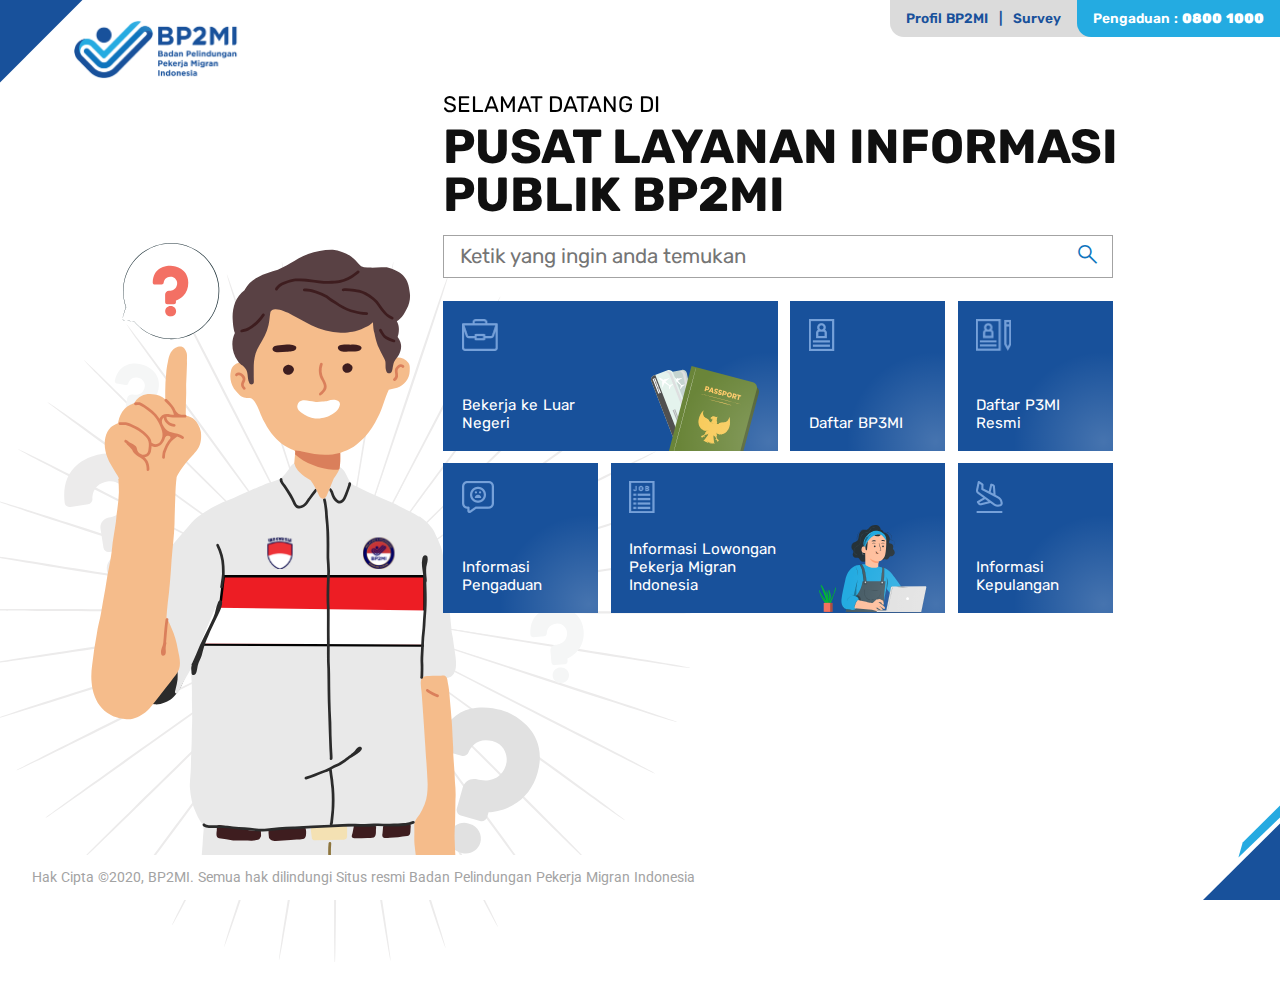
==== commit 6794a23d: "qa#1" ====
--- a/index.html
+++ b/index.html
@@ -49,7 +49,7 @@
             Publik BP2MI
           </h1>
           <form action="" class="search-bar" data-aos="fade-left" data-aos-anchor="#example-anchor" data-aos-offset="500" data-aos-delay="400" data-aos-durartion="2000">
-            <input type="text" name="search-bar" id="search-bar" class="bar" />
+            <input type="text" name="search-bar" id="search-bar" class="bar" placeholder="Ketik yang ingin anda temukan" aria-placeholder="Ketik yang ingin anda temukan" />
             <button><span class="material-symbols-outlined">search</span></button>
           </form>
           <div class="home-card">
--- a/assets/css/main.css
+++ b/assets/css/main.css
@@ -1 +1 @@
-@import"https://fonts.googleapis.com/css2?family=Roboto:ital@0;1&family=Rubik:ital,wght@0,300;0,400;0,500;0,600;0,700;0,900;1,400;1,600;1,700;1,900&display=swap";:root{--color-white: #ffff;--color-black: #101010;--color-black-secondary: #1b1b1b;--color-primary: #18519b;--color-secondary: #0e74bd;--color-light: #24abe1;--color-gray: #a3a3a3;--color-grayLight: #dbdbdb;--text-base-size: 16px;--text-xs: calc((var(--text-base-size)) * 0.85);--text-sm: calc((var(--text-base-size)) * 0.95);--text-md: var(--text-base-size);--text-lg: calc((var(--text-base-size)) * 1.28);--text-xl: calc((var(--text-base-size)) * 1.5);--text-xxl: calc((var(--text-base-size)) * 2.25);--text-xxxl: calc((var(--text-base-size)) * 3);--text-light: 300;--text-regular: 400;--text-semiRegular: 500;--text-semiBold: 600;--text-bold: 700;--text-extraBold: 900;--text-default: "Rubik", -apple-system, BlinkMacSystemFont, "Segoe UI", Roboto, "Helvetica Neue", Arial, sans-serif;--text-main: "Rubik", sans-serif;--text-secondary: "Roboto", sans-serif;--space-unit: 1em;--space-xxxxs: calc(0.125 * var(--space-unit));--space-xxxs: calc(0.25 * var(--space-unit));--space-xxs: calc(0.375 * var(--space-unit));--space-xs: calc(0.5 * var(--space-unit));--space-sm: calc(0.75 * var(--space-unit));--space-md: calc(1.25 * var(--space-unit));--space-lg: calc(2 * var(--space-unit));--space-xl: calc(3.25 * var(--space-unit));--space-xxl: calc(5.25 * var(--space-unit));--space-xxxl: calc(8.5 * var(--space-unit));--space-xxxxl: calc(13.75 * var(--space-unit));--navbar-middle: calc(100% - (3rem + 14vw)) %;--transition: all 0.5s cubic-bezier(0.075, 0.82, 0.165, 1);--shadow: 0px 2px 4px #22262c1c}@media(min-width: 1600px){:root{--text-scale-ratio: 1.3;--text-base-size: 20px}}@media(max-width: 800px){:root{--text-base-size: 13px}}@media all and (max-width: 1360px){:root{--text-scale-ratio-big: 1.5}}::-webkit-scrollbar{width:8px}::-webkit-scrollbar-track{background:#f1f1f1}::-webkit-scrollbar-thumb{background:#bbbaba}::-webkit-scrollbar-thumb:hover{background:#898888}html,body{padding:0;margin:0;font-family:var(--text-default);font-size:var(--text-sm);font-weight:var(--text-regular);word-spacing:1px;-ms-text-size-adjust:100%;-webkit-text-size-adjust:100%;-moz-osx-font-smoothing:grayscale;-webkit-font-smoothing:antialiased;box-sizing:border-box;max-width:100%}body{height:100vh;width:100vw;overflow:hidden}@media(max-width: 800px){body{height:-moz-max-content;height:max-content;overflow:scroll}}.material-symbols-outlined{font-variation-settings:"FILL" 0,"wght" 400,"GRAD" 0,"opsz" 48}a{color:inherit;text-decoration:none}a,p,span,div,input,select,textarea,article,aside,figcaption,footer,header,hgroup,h1,h2,h3,h4,h5,h6,ol,li{font-family:var(--text-main);-webkit-user-select:none;-moz-user-select:none;user-select:none}p,li,a{line-height:1.56}@media(max-width: 800px){p,li,a{line-height:1.2}}*{box-sizing:border-box}img{-o-object-fit:contain;object-fit:contain}.header{position:relative;display:flex;justify-content:space-between;width:100vw;height:82px;padding-left:46px}.header::before{content:"";position:absolute;top:-40px;left:-10px;width:0;height:0;border-bottom:60px solid rgba(0,0,0,0);border-top:60px solid rgba(0,0,0,0);border-right:60px solid var(--color-primary);transform:rotate(45deg)}@media(max-width: 800px){.header::before{top:-20px;left:-10px;border-bottom:30px solid rgba(0,0,0,0);border-top:30px solid rgba(0,0,0,0);border-right:30px solid var(--color-primary)}}.header .logo-image{-o-object-fit:contain;object-fit:contain;height:80%;width:auto;margin-top:16px;margin-left:24px}@media(max-width: 800px){.header .logo-image{height:3rem;margin-left:-12px}}.header .info-bar{display:flex;justify-content:flex-end;height:-moz-fit-content;height:fit-content;background:var(--color-grayLight);border-radius:0 0 0 14px}@media(max-width: 800px){.header .info-bar{flex-direction:column;margin-right:-3rem}}.header .info-bar .link-bar{padding:8px 16px}@media(max-width: 800px){.header .info-bar .link-bar{padding:4px 8px}}.header .info-bar .link-bar span{padding:0 6px}.header .info-bar .pengaduan-bar{border-radius:0 0 0 14px;padding:8px 16px;background:var(--color-light)}@media(max-width: 800px){.header .info-bar .pengaduan-bar{padding:4px 6px}}.header .info-bar .pengaduan-bar p{margin:0}footer{position:fixed;bottom:0;left:0;width:100%}footer .footer-bar{position:relative}footer .footer-bar .text{padding:12px 12px 12px 32px;background:var(--color-white)}footer .footer-bar .acc{position:absolute;top:auto;bottom:0;left:auto;right:0;width:6vw;height:auto}main .row{display:flex}main .row.main{align-items:flex-end;width:100%;height:100vh;padding-top:.5%}@media(max-width: 1100px){main .row.main{flex-wrap:wrap}}@media(min-width: 1600px){main .row.main{padding-top:4%}}main .main-graphic{position:relative;width:60%}@media(max-width: 1100px){main .main-graphic{order:2;margin-left:50%}}main .main-graphic img{position:absolute;height:80vh;width:auto;left:0;top:auto;bottom:20px}@media(max-width: 1100px){main .main-graphic img{height:30vh;left:-10vw;bottom:0}}main .main-graphic .line-bg{animation:rotating 100000ms linear infinite}main .main-graphic .q-mark{bottom:82px}main .main-graphic .petugas{transform:translateX(25%);height:70vh;bottom:110px}@media(max-width: 1100px){main .main-graphic .petugas{height:30vh;bottom:0px}}main .main-content{margin-left:0vw;height:100%;z-index:100}@media(max-width: 1100px){main .main-content{padding-left:10%}}main .main-content h1{margin-top:0;margin-bottom:1rem;line-height:1;width:85%}main .main-content .search-bar{width:80%;position:relative;margin-top:1rem}@media(min-width: 1600px){main .main-content .search-bar{width:75%}}main .main-content .search-bar .bar{width:100%;height:calc((var(--text-xxl))*1.2);font-size:var(--text-lg);border:1px var(--color-gray) solid;padding-left:1rem}main .main-content .search-bar button{position:absolute;right:4px;top:0;height:calc((var(--text-xxl))*1.2);width:calc((var(--text-xxl))*1.2);background:0;border:none;cursor:pointer}main .main-content .search-bar button .material-symbols-outlined{font-size:calc((var(--text-xxl))*.7);color:var(--color-secondary);font-weight:500}main .home-card{margin-top:1.5rem;display:flex;width:82%;gap:calc(.8vw + 2px);flex-wrap:wrap;align-items:flex-start;max-height:60vh;overflow-y:auto;overflow-x:hidden;padding-right:2%}@media(min-width: 1600px){main .home-card{margin-top:2rem;gap:calc(1vw + 2px);width:77%}}@media(max-width: 800px){main .home-card{width:80%}}main .home-card .card{position:relative;display:flex;flex-direction:column;justify-content:space-between;align-items:flex-start;background:var(--color-primary);padding:1.2rem 1.2rem;padding-bottom:0;width:calc(25% - (.8vw + 2px));min-height:150px;overflow:hidden;opacity:0;transition:var(--transition)}@media(min-width: 1600px){main .home-card .card{min-height:180px;width:calc(25% - (1vw + 2px))}}main .home-card .card:has(.companion){width:50%}main .home-card .card.big{width:50%}@media(max-width: 800px){main .home-card .card{width:80%}main .home-card .card:has(.companion),main .home-card .card.big{width:80%}}main .home-card .card::before{content:"";position:absolute;bottom:0;right:0;width:14vw;height:14vw;background:radial-gradient(50% 50% at 50% 50%, rgba(255, 255, 255, 0.2) 0%, rgba(255, 255, 255, 0) 100%);transform:translate(45%, 45%)}main .home-card .card .icon{height:32px;width:auto}main .home-card .card .row{width:100%;justify-content:space-between;align-items:flex-end}main .home-card .card .row .text{padding-bottom:1.2rem;width:12vw;line-height:1.2}main .home-card .card .row .companion{margin-left:1rem}main .home-card .card:hover{transition-delay:0s !important;opacity:.7;transform:scale(95%)}main .row .back-button{margin-right:1.5rem;width:var(--text-xxxl);height:auto;transition:var(--transition)}main .row .back-button:hover{filter:grayscale(100%);transform:scale(90%);opacity:.7}main .row h1{width:100%;margin:0}@media(max-width: 1000px){main .main.bekerja{height:-moz-max-content;height:max-content}}main .main.bekerja .main-graphic{width:35%;height:100%;overflow:hidden}main .main.bekerja .main-graphic img{height:auto;width:100%}main .main.bekerja .main-graphic .line-bg{width:90%;top:0;bottom:auto;animation:plane 10000ms cubic-bezier(0.75, 0.08, 0.85, 1.01) infinite}main .main.bekerja .main-graphic .petugas{transform:translateX(0)}@media(max-width: 1000px){main .main.bekerja .main-graphic{display:none}}main .main.bekerja .main-content{width:70%;margin-left:-3.5rem}@media(max-width: 1000px){main .main.bekerja .main-content{margin-top:1rem;width:100%;padding-left:2rem;padding-right:2rem;height:-moz-max-content;height:max-content;padding-bottom:5rem;margin-left:0}}main .main.bekerja .main-content .home-card{padding-left:var(--text-xxxl);margin-left:1.5rem;overflow-x:hidden}@media(max-width: 1000px){main .main.bekerja .main-content .home-card{width:100%;height:-moz-max-content;height:max-content;overflow-y:unset}}main .main.bekerja .main-content .home-card .card{justify-content:flex-start;width:calc(20% - (.8vw + 2px));min-height:120px}@media(min-width: 1600px){main .main.bekerja .main-content .home-card .card{padding:1rem;min-height:150px;width:calc(20% - (.8vw + 2px + .4%))}}@media(max-width: 1000px){main .main.bekerja .main-content .home-card .card{width:calc(50% - (.8vw + 2px))}}main .main.bekerja .main-content .home-card .card h2{font-size:var(--text-lg);color:var(--color-white);width:calc(var(--text-lg)*4);font-weight:var(--text-semiBold);margin:0}main .main.bekerja .main-content .home-card .card.expanded,main .main.bekerja .main-content .home-card .card:has(.child){width:100%;background:rgba(0,0,0,0);padding:0;margin-bottom:1rem;opacity:1}main .main.bekerja .main-content .home-card .card.expanded h2,main .main.bekerja .main-content .home-card .card:has(.child) h2{color:var(--color-black);font-size:var(--text-xl);font-weight:var(--text-bold);width:100%;margin-bottom:1rem}main .main.bekerja .main-content .home-card .card.expanded:hover,main .main.bekerja .main-content .home-card .card:has(.child):hover{transform:none;opacity:1}main .main.bekerja .main-content .home-card .card.expanded::before,main .main.bekerja .main-content .home-card .card:has(.child)::before{display:none}main .main.bekerja .main-content .home-card .card.expanded{width:100%;background:rgba(0,0,0,0);padding:0;margin-bottom:1rem;opacity:1}main .main.bekerja .main-content .home-card .card.expanded h2{color:var(--color-black);font-size:var(--text-xl);font-weight:var(--text-bold);width:100%;margin-bottom:1rem}main .main.bekerja .main-content .home-card .card.expanded:hover{transform:none;opacity:1}main .main.bekerja .main-content .home-card .card.expanded::before{display:none}main .main.bekerja .main-content .home-card .card .child{display:grid;grid-gap:calc(.8vw + 2px);grid-template-columns:repeat(4, 1fr);width:100%;max-height:13rem;padding-right:2%;overflow-x:hidden;overflow-y:auto}@media(max-width: 1000px){main .main.bekerja .main-content .home-card .card .child{grid-template-columns:repeat(2, 1fr);max-height:-moz-max-content;max-height:max-content;overflow-y:unset}}main .main.bekerja .main-content .home-card .card .child .country-list{background:#dfdfdf;padding:10px;justify-content:flex-start;align-items:center;cursor:pointer}main .main.bekerja .main-content .home-card .card .child .country-list:hover{transition-delay:0s !important;opacity:.7;transform:scale(90%)}main .main.bekerja .main-content .home-card .card .child .country-list .fi{width:var(--text-xxl);height:var(--text-xxl);margin-right:1rem}main .main.bekerja .main-content .home-card .card .child .country-list p{padding:0;width:-moz-min-content;width:min-content}.info-pengaduan h1{margin-top:0}.info-pengaduan.main{width:70%;min-width:964px;margin:auto;margin-top:4%;position:relative}@media(max-width: 1000px){.info-pengaduan.main{width:95%;min-width:unset}}.info-pengaduan .swiper .swiper-slide{padding:4px}.info-pengaduan .swiper .swiper-slide img{-o-object-fit:contain;object-fit:contain;width:100%;max-height:54vh}.info-pengaduan .swiper .swiper-wrapper{width:100%;position:relative}.info-pengaduan .swiper-button-next.swiper-button-disabled,.info-pengaduan .swiper-button-prev.swiper-button-disabled{opacity:0}.info-pengaduan .swiper-button-next,.info-pengaduan .swiper-button-prev{top:var(--swiper-navigation-top-offset, 55%);position:absolute;color:var(--color-primary)}.info-pengaduan .swiper-button-prev{left:-5%}@media(max-width: 1000px){.info-pengaduan .swiper-button-prev{left:-2%}}.info-pengaduan .swiper-button-next{right:-5%}@media(max-width: 1000px){.info-pengaduan .swiper-button-next{right:-2%}}.main .home-card.survey{width:58%;margin-left:0;display:block}@media(max-width: 1500px){.main .home-card.survey{width:70%}}.main .text-field{width:100%;resize:none;padding:14px;margin-top:1rem;border-radius:0;border:1px solid var(--color-grayLight)}.main .btn-primary{margin-top:12px;float:right}.main .survey-rate{display:flex;justify-content:space-between;width:100%;margin:2rem 0;padding:0 1rem}.main .survey-rate input,.main .survey-rate label{transition:var(--transition);opacity:1;display:flex;flex-direction:column;justify-content:flex-start;align-items:center;width:20%}.main .survey-rate input p,.main .survey-rate label p{text-align:center;line-height:1}.main .survey-rate img{border-radius:50% 50%;width:80%;margin-bottom:8px}.main .survey-rate input{display:none}.main .survey-rate input:hover+label{transition:var(--transition) !important;transition-delay:0ms I !important;transform:scale(105%);opacity:1}.main .survey-rate:hover label{opacity:.5}.main .survey-rate input:checked+label{opacity:1;transform:scale(105%)}.main .survey-rate input:checked+label img{border:4px solid var(--color-primary)}.card.full{width:100%}.card.full .location .material-symbols-outlined{font-variation-settings:"FILL" 1,"wght" 400,"GRAD" 0,"opsz" 48;color:#636363}.second-template .container{padding-left:var(--text-xxxl);margin-left:1.5rem;overflow-x:hidden;padding-right:10%}@media(max-width: 1000px){.second-template .container{padding-right:0}}.navigation-container{display:grid;grid-template-columns:repeat(5, 1fr);width:96%;align-items:center;border-bottom:1px solid var(--color-gray);margin-top:18px}@media(max-width: 1000px){.navigation-container{overflow-x:scroll}}.navigation-container .nav{display:flex;justify-content:center;flex:auto;padding:16px 0;transition:var(--transition);cursor:pointer}@media(max-width: 1000px){.navigation-container .nav{font-size:13px !important;padding:8px 16px}}.navigation-container .nav.active{background:var(--color-primary);color:var(--color-white);font-weight:var(--text-semiBold)}.navigation-container .nav:hover{background:var(--color-secondary);color:var(--color-white)}.content-container{max-height:60vh;overflow-y:auto;padding:18px 14px}.content-container .tab{display:none;animation:fadein .5s fill-mode}.content-container .tab.active{animation:fadein .5s fill-mode;display:block}.card.full{width:100%;box-shadow:var(--shadow);border:1px solid var(--color-grayLight);margin-bottom:16px}@media(max-width: 1000px){.card.full{flex-direction:column}}.card.full .info{flex:82% 0;width:82%;padding:16px 18px}@media(max-width: 1000px){.card.full .info{flex:100% 0;width:100%}.card.full .info .row{flex-direction:column}}.card.full .info .semi-bold{margin-bottom:8px}.card.full .info span{margin-right:8px}.card.full .info .location{width:70%}@media(max-width: 1000px){.card.full .info .location{flex-direction:row;flex:100% 0;width:100%}}@media(max-width: 1000px){.card.full .info .phone-container{margin-top:1rem;flex-direction:row;flex:100% 0;width:100%}}.card.full .barcode-container{flex:18% 0;width:18%;background:var(--color-light);display:flex;padding:12px;flex-direction:column;justify-content:center;align-items:center;cursor:pointer;transition:var(--transition)}.card.full .barcode-container .barcode{display:flex;justify-content:center;align-items:center;width:calc(var(--text-xxxl)*1.5);height:calc(var(--text-xxxl)*1.5);padding:4px;background:var(--color-white);border-radius:8px;border:2px solid var(--color-gray);margin-bottom:8px}.card.full .barcode-container .barcode img{width:calc(100% - 10px);-o-object-fit:contain;object-fit:contain;-o-object-position:center;object-position:center}@media(max-width: 1000px){.template-3 .container{padding-left:1.5rem}}@media(max-width: 1000px){.template-3 .title-bar{flex-wrap:wrap}.template-3 .title-bar h1{width:80% !important}}.template-3 .title-bar .search-bar{width:40%;position:relative;margin-top:1rem}@media(min-width: 1600px){.template-3 .title-bar .search-bar{width:35%}}@media(max-width: 1000px){.template-3 .title-bar .search-bar{width:100%}}.template-3 .title-bar .search-bar .bar{width:100%;height:calc((var(--text-xxl))*1.2);font-size:var(--text-regular);border:none;border-bottom:1px var(--color-gray) solid;padding-left:1rem}.template-3 .title-bar .search-bar button{position:absolute;right:4px;top:0;height:calc((var(--text-xxl))*1.2);width:calc((var(--text-xxl))*1.2);background:0;border:none;cursor:pointer}.template-3 .title-bar .search-bar button .material-symbols-outlined{font-size:calc((var(--text-xxl))*.7);color:var(--color-secondary);font-weight:500}.template-3 .table-filter{margin-top:1rem}.template-3 .table-filter .navigation-container{grid-template-columns:repeat(26, 1fr);border:1px var(--color-gray) solid;box-shadow:0px 2px 5px rgba(31,35,41,.1490196078);width:75%;margin-right:8px;padding:6px}.template-3 .table-filter .navigation-container .nav{border-radius:5vw;padding:calc(var(--text-md)*.4)}.template-3 .table-filter .navigation-container .nav.active{background:var(--color-light)}.template-3 .table-filter .form-filter{display:flex;align-items:center;padding-left:1rem}.template-3 .table-filter .form-filter select{width:7rem;background:none;height:calc((var(--text-xxl))*1.2);font-size:var(--text-regular);border:none;border-bottom:1px var(--color-gray) solid;margin-left:1rem;padding-left:6px}.template-3 .content-container{padding-left:0}.template-3 .content-container .p3mi.tab{margin-top:1rem;padding-bottom:2rem;grid-template-columns:repeat(4, 1fr);gap:16px}@media(max-width: 1000px){.template-3 .content-container .p3mi.tab{grid-template-columns:repeat(1, 1fr)}}.template-3 .content-container .p3mi.tab.active{display:grid}.template-3 .content-container .p3mi.tab .card{display:flex;justify-content:center;text-align:center;align-items:center;padding:1.5rem 1rem;box-shadow:var(--shadow);border:1px solid var(--color-grayLight)}.template-4.row{width:105%}@media(max-width: 1000px){.template-4.row{flex-direction:column}}.template-4.row h2{margin-bottom:1rem}.template-4.row h2,.template-4.row h3{margin-top:0}.template-4.row .row-60,.template-4.row .row-30{padding:1.5rem;margin-top:1rem;border:1px solid var(--color-gray);max-height:60vh;overflow-y:auto}@media(max-width: 1000px){.template-4.row .row-60,.template-4.row .row-30{max-height:none;overflow-y:visible;width:100% !important;flex:100% !important;overflow-x:scroll}}.template-4.row .row-60{flex:75% 0;width:75%;margin-right:1rem}.template-4.row .row-30{flex:35% 0;width:35%}.template-4.row .material-symbols-outlined{margin-right:10px;color:var(--color-gray)}.template-4.row .phone-container{margin-top:.5rem;margin-bottom:2rem;margin-right:2rem}.template-4.row .blocked{background:#efefef;padding:14px 10px}table{table-layout:unset;width:100%;overflow-x:scroll;border-collapse:collapse}table.default thead th{padding:1rem 10px;border-bottom:2px solid var(--color-gray)}table.default tbody td{padding:1rem 10px;border-bottom:1px solid var(--color-gray)}table.margin-table tr td{padding:0 6px}table.margin-table tr td:first-child{padding-right:1rem;position:relative}table.margin-table tr td:first-child:after{content:":";position:absolute;right:8px;top:0}.modals{position:fixed;left:0;top:0;width:100vw;height:100vh;z-index:10000000;background:rgba(255,255,255,.6705882353);display:none}.modals .popup-content{position:absolute;width:100%;height:100%;left:0;top:0;opacity:0;display:none;justify-content:center;padding-top:10vh;transition:var(--transition);transition-delay:300ms}.modals .popup-content img{height:47vw;width:auto;max-height:80vh;box-shadow:var(--shadow);transition:var(--transition);transition-delay:10000ms;z-index:5;box-shadow:var(--shadow)}.modals .popup-content .close-btn{background:red;width:-moz-fit-content;width:fit-content;height:-moz-fit-content;height:fit-content;padding:.5rem;box-shadow:var(--shadow);cursor:pointer;transition:var(--transition)}.modals .popup-content .close-btn:hover{transition-delay:0s !important;padding:1rem}.modals .popup-content .close-btn span{font-size:var(--text-xxl);color:var(--color-white)}.modals .popup-content.active{opacity:1;display:flex}.modals.active{display:block;animation:fadein 300ms cubic-bezier(0.4, 0, 1, 1)}.modals.modal-barcode .popup-content{padding-top:15vh}.modals.modal-barcode .popup-content .container{border:1px solid var(--color-gray);box-shadow:var(--shadow);height:70vh}.modals.modal-barcode .popup-content .container img{height:60vh;background:var(--color-white);padding:16px}.modals.modal-barcode .popup-content .container p{background:var(--color-primary);height:10vh;text-align:center;justify-content:center;display:flex;align-items:center}.btn-primary{background:var(--color-primary);border-radius:0;border:none;outline:none;padding:8px 1rem}@keyframes rotating{0%{transform:rotate(0deg)}100%{transform:rotate(360deg)}}@keyframes plane{0%{transform:translate(-100%, 400%)}100%{transform:translate(120%, 200%)}}@keyframes fadein{0%{transform:scale(0);opacity:0}100%{opacity:1;transform:scale(100%)}}@keyframes fade{0%{opacity:0}100%{opacity:1}}@media(max-width: 1000px){.main-graphic{display:none !important}}.card{transition:var(--transition)}.card:hover{transform:scale(90%);opacity:.7}p{-webkit-margin-before:0;margin-block-start:0;-webkit-margin-after:0;margin-block-end:0}.text.primary{color:var(--color-black)}.text.secondary{color:var(--color-black-secondary)}.text.blue-primary{color:var(--color-primary)}.text.blue-secondary{color:var(--color-secondary)}.text.white{color:var(--color-white)}.text.grey{color:var(--color-gray)}.text.grey-light{color:var(--color-grayLight)}.text.x-small{font-size:var(--text-xs)}.text.small{font-size:var(--text-sm)}.text.regular{font-size:var(--text-md)}.text.s-s-large{font-size:calc(var(--text-md)*1.15)}.text.s-large{font-size:calc(var(--text-md)*1.4)}.text.x-large{font-size:var(--text-xl)}.text.x-x-large{font-size:var(--text-xxl)}.text.x-x-x-large{font-size:var(--text-xxxl)}.text.light{font-weight:var(--text-light)}.text.regular{font-weight:var(--text-regular)}.text.semi-regular{font-weight:var(--text-semiRegular)}.text.semi-bold{font-weight:var(--text-semiBold)}.text.bold{font-weight:var(--text-bold)}.text.extra-bold{font-weight:var(--text-extraBold)}.text.roboto{font-family:"Roboto",sans-serif}.text.uppercase{text-transform:uppercase}.text .text-center{text-align:center}#nprogress{pointer-events:none}#nprogress .bar{background:var(--color-primary);position:fixed;z-index:1031;top:0;left:0;width:100%;height:2px}#nprogress .peg{display:block;position:absolute;right:0px;width:100px;height:100%;box-shadow:0 0 10px var(--color-primary),0 0 5px var(--color-primary);opacity:1;transform:rotate(3deg) translate(0px, -4px)}#nprogress .spinner{display:block;position:fixed;z-index:1031;top:15px;right:15px}#nprogress .spinner-icon{width:18px;height:18px;box-sizing:border-box;border:solid 2px rgba(0,0,0,0);border-top-color:var(--color-primary);border-left-color:var(--color-primary);border-radius:50%;animation:nprogress-spinner 400ms linear infinite}.nprogress-custom-parent{overflow:hidden;position:relative}.nprogress-custom-parent #nprogress .spinner,.nprogress-custom-parent #nprogress .bar{position:absolute}@keyframes nprogress-spinner{0%{transform:rotate(0deg)}100%{transform:rotate(360deg)}}[data-aos][data-aos][data-aos-duration="50"],body[data-aos-duration="50"] [data-aos]{transition-duration:50ms}[data-aos][data-aos][data-aos-delay="50"],body[data-aos-delay="50"] [data-aos]{transition-delay:0}[data-aos][data-aos][data-aos-delay="50"].aos-animate,body[data-aos-delay="50"] [data-aos].aos-animate{transition-delay:50ms}[data-aos][data-aos][data-aos-duration="100"],body[data-aos-duration="100"] [data-aos]{transition-duration:.1s}[data-aos][data-aos][data-aos-delay="100"],body[data-aos-delay="100"] [data-aos]{transition-delay:0}[data-aos][data-aos][data-aos-delay="100"].aos-animate,body[data-aos-delay="100"] [data-aos].aos-animate{transition-delay:.1s}[data-aos][data-aos][data-aos-duration="150"],body[data-aos-duration="150"] [data-aos]{transition-duration:.15s}[data-aos][data-aos][data-aos-delay="150"],body[data-aos-delay="150"] [data-aos]{transition-delay:0}[data-aos][data-aos][data-aos-delay="150"].aos-animate,body[data-aos-delay="150"] [data-aos].aos-animate{transition-delay:.15s}[data-aos][data-aos][data-aos-duration="200"],body[data-aos-duration="200"] [data-aos]{transition-duration:.2s}[data-aos][data-aos][data-aos-delay="200"],body[data-aos-delay="200"] [data-aos]{transition-delay:0}[data-aos][data-aos][data-aos-delay="200"].aos-animate,body[data-aos-delay="200"] [data-aos].aos-animate{transition-delay:.2s}[data-aos][data-aos][data-aos-duration="250"],body[data-aos-duration="250"] [data-aos]{transition-duration:.25s}[data-aos][data-aos][data-aos-delay="250"],body[data-aos-delay="250"] [data-aos]{transition-delay:0}[data-aos][data-aos][data-aos-delay="250"].aos-animate,body[data-aos-delay="250"] [data-aos].aos-animate{transition-delay:.25s}[data-aos][data-aos][data-aos-duration="300"],body[data-aos-duration="300"] [data-aos]{transition-duration:.3s}[data-aos][data-aos][data-aos-delay="300"],body[data-aos-delay="300"] [data-aos]{transition-delay:0}[data-aos][data-aos][data-aos-delay="300"].aos-animate,body[data-aos-delay="300"] [data-aos].aos-animate{transition-delay:.3s}[data-aos][data-aos][data-aos-duration="350"],body[data-aos-duration="350"] [data-aos]{transition-duration:.35s}[data-aos][data-aos][data-aos-delay="350"],body[data-aos-delay="350"] [data-aos]{transition-delay:0}[data-aos][data-aos][data-aos-delay="350"].aos-animate,body[data-aos-delay="350"] [data-aos].aos-animate{transition-delay:.35s}[data-aos][data-aos][data-aos-duration="400"],body[data-aos-duration="400"] [data-aos]{transition-duration:.4s}[data-aos][data-aos][data-aos-delay="400"],body[data-aos-delay="400"] [data-aos]{transition-delay:0}[data-aos][data-aos][data-aos-delay="400"].aos-animate,body[data-aos-delay="400"] [data-aos].aos-animate{transition-delay:.4s}[data-aos][data-aos][data-aos-duration="450"],body[data-aos-duration="450"] [data-aos]{transition-duration:.45s}[data-aos][data-aos][data-aos-delay="450"],body[data-aos-delay="450"] [data-aos]{transition-delay:0}[data-aos][data-aos][data-aos-delay="450"].aos-animate,body[data-aos-delay="450"] [data-aos].aos-animate{transition-delay:.45s}[data-aos][data-aos][data-aos-duration="500"],body[data-aos-duration="500"] [data-aos]{transition-duration:.5s}[data-aos][data-aos][data-aos-delay="500"],body[data-aos-delay="500"] [data-aos]{transition-delay:0}[data-aos][data-aos][data-aos-delay="500"].aos-animate,body[data-aos-delay="500"] [data-aos].aos-animate{transition-delay:.5s}[data-aos][data-aos][data-aos-duration="550"],body[data-aos-duration="550"] [data-aos]{transition-duration:.55s}[data-aos][data-aos][data-aos-delay="550"],body[data-aos-delay="550"] [data-aos]{transition-delay:0}[data-aos][data-aos][data-aos-delay="550"].aos-animate,body[data-aos-delay="550"] [data-aos].aos-animate{transition-delay:.55s}[data-aos][data-aos][data-aos-duration="600"],body[data-aos-duration="600"] [data-aos]{transition-duration:.6s}[data-aos][data-aos][data-aos-delay="600"],body[data-aos-delay="600"] [data-aos]{transition-delay:0}[data-aos][data-aos][data-aos-delay="600"].aos-animate,body[data-aos-delay="600"] [data-aos].aos-animate{transition-delay:.6s}[data-aos][data-aos][data-aos-duration="650"],body[data-aos-duration="650"] [data-aos]{transition-duration:.65s}[data-aos][data-aos][data-aos-delay="650"],body[data-aos-delay="650"] [data-aos]{transition-delay:0}[data-aos][data-aos][data-aos-delay="650"].aos-animate,body[data-aos-delay="650"] [data-aos].aos-animate{transition-delay:.65s}[data-aos][data-aos][data-aos-duration="700"],body[data-aos-duration="700"] [data-aos]{transition-duration:.7s}[data-aos][data-aos][data-aos-delay="700"],body[data-aos-delay="700"] [data-aos]{transition-delay:0}[data-aos][data-aos][data-aos-delay="700"].aos-animate,body[data-aos-delay="700"] [data-aos].aos-animate{transition-delay:.7s}[data-aos][data-aos][data-aos-duration="750"],body[data-aos-duration="750"] [data-aos]{transition-duration:.75s}[data-aos][data-aos][data-aos-delay="750"],body[data-aos-delay="750"] [data-aos]{transition-delay:0}[data-aos][data-aos][data-aos-delay="750"].aos-animate,body[data-aos-delay="750"] [data-aos].aos-animate{transition-delay:.75s}[data-aos][data-aos][data-aos-duration="800"],body[data-aos-duration="800"] [data-aos]{transition-duration:.8s}[data-aos][data-aos][data-aos-delay="800"],body[data-aos-delay="800"] [data-aos]{transition-delay:0}[data-aos][data-aos][data-aos-delay="800"].aos-animate,body[data-aos-delay="800"] [data-aos].aos-animate{transition-delay:.8s}[data-aos][data-aos][data-aos-duration="850"],body[data-aos-duration="850"] [data-aos]{transition-duration:.85s}[data-aos][data-aos][data-aos-delay="850"],body[data-aos-delay="850"] [data-aos]{transition-delay:0}[data-aos][data-aos][data-aos-delay="850"].aos-animate,body[data-aos-delay="850"] [data-aos].aos-animate{transition-delay:.85s}[data-aos][data-aos][data-aos-duration="900"],body[data-aos-duration="900"] [data-aos]{transition-duration:.9s}[data-aos][data-aos][data-aos-delay="900"],body[data-aos-delay="900"] [data-aos]{transition-delay:0}[data-aos][data-aos][data-aos-delay="900"].aos-animate,body[data-aos-delay="900"] [data-aos].aos-animate{transition-delay:.9s}[data-aos][data-aos][data-aos-duration="950"],body[data-aos-duration="950"] [data-aos]{transition-duration:.95s}[data-aos][data-aos][data-aos-delay="950"],body[data-aos-delay="950"] [data-aos]{transition-delay:0}[data-aos][data-aos][data-aos-delay="950"].aos-animate,body[data-aos-delay="950"] [data-aos].aos-animate{transition-delay:.95s}[data-aos][data-aos][data-aos-duration="1000"],body[data-aos-duration="1000"] [data-aos]{transition-duration:1s}[data-aos][data-aos][data-aos-delay="1000"],body[data-aos-delay="1000"] [data-aos]{transition-delay:0}[data-aos][data-aos][data-aos-delay="1000"].aos-animate,body[data-aos-delay="1000"] [data-aos].aos-animate{transition-delay:1s}[data-aos][data-aos][data-aos-duration="1050"],body[data-aos-duration="1050"] [data-aos]{transition-duration:1.05s}[data-aos][data-aos][data-aos-delay="1050"],body[data-aos-delay="1050"] [data-aos]{transition-delay:0}[data-aos][data-aos][data-aos-delay="1050"].aos-animate,body[data-aos-delay="1050"] [data-aos].aos-animate{transition-delay:1.05s}[data-aos][data-aos][data-aos-duration="1100"],body[data-aos-duration="1100"] [data-aos]{transition-duration:1.1s}[data-aos][data-aos][data-aos-delay="1100"],body[data-aos-delay="1100"] [data-aos]{transition-delay:0}[data-aos][data-aos][data-aos-delay="1100"].aos-animate,body[data-aos-delay="1100"] [data-aos].aos-animate{transition-delay:1.1s}[data-aos][data-aos][data-aos-duration="1150"],body[data-aos-duration="1150"] [data-aos]{transition-duration:1.15s}[data-aos][data-aos][data-aos-delay="1150"],body[data-aos-delay="1150"] [data-aos]{transition-delay:0}[data-aos][data-aos][data-aos-delay="1150"].aos-animate,body[data-aos-delay="1150"] [data-aos].aos-animate{transition-delay:1.15s}[data-aos][data-aos][data-aos-duration="1200"],body[data-aos-duration="1200"] [data-aos]{transition-duration:1.2s}[data-aos][data-aos][data-aos-delay="1200"],body[data-aos-delay="1200"] [data-aos]{transition-delay:0}[data-aos][data-aos][data-aos-delay="1200"].aos-animate,body[data-aos-delay="1200"] [data-aos].aos-animate{transition-delay:1.2s}[data-aos][data-aos][data-aos-duration="1250"],body[data-aos-duration="1250"] [data-aos]{transition-duration:1.25s}[data-aos][data-aos][data-aos-delay="1250"],body[data-aos-delay="1250"] [data-aos]{transition-delay:0}[data-aos][data-aos][data-aos-delay="1250"].aos-animate,body[data-aos-delay="1250"] [data-aos].aos-animate{transition-delay:1.25s}[data-aos][data-aos][data-aos-duration="1300"],body[data-aos-duration="1300"] [data-aos]{transition-duration:1.3s}[data-aos][data-aos][data-aos-delay="1300"],body[data-aos-delay="1300"] [data-aos]{transition-delay:0}[data-aos][data-aos][data-aos-delay="1300"].aos-animate,body[data-aos-delay="1300"] [data-aos].aos-animate{transition-delay:1.3s}[data-aos][data-aos][data-aos-duration="1350"],body[data-aos-duration="1350"] [data-aos]{transition-duration:1.35s}[data-aos][data-aos][data-aos-delay="1350"],body[data-aos-delay="1350"] [data-aos]{transition-delay:0}[data-aos][data-aos][data-aos-delay="1350"].aos-animate,body[data-aos-delay="1350"] [data-aos].aos-animate{transition-delay:1.35s}[data-aos][data-aos][data-aos-duration="1400"],body[data-aos-duration="1400"] [data-aos]{transition-duration:1.4s}[data-aos][data-aos][data-aos-delay="1400"],body[data-aos-delay="1400"] [data-aos]{transition-delay:0}[data-aos][data-aos][data-aos-delay="1400"].aos-animate,body[data-aos-delay="1400"] [data-aos].aos-animate{transition-delay:1.4s}[data-aos][data-aos][data-aos-duration="1450"],body[data-aos-duration="1450"] [data-aos]{transition-duration:1.45s}[data-aos][data-aos][data-aos-delay="1450"],body[data-aos-delay="1450"] [data-aos]{transition-delay:0}[data-aos][data-aos][data-aos-delay="1450"].aos-animate,body[data-aos-delay="1450"] [data-aos].aos-animate{transition-delay:1.45s}[data-aos][data-aos][data-aos-duration="1500"],body[data-aos-duration="1500"] [data-aos]{transition-duration:1.5s}[data-aos][data-aos][data-aos-delay="1500"],body[data-aos-delay="1500"] [data-aos]{transition-delay:0}[data-aos][data-aos][data-aos-delay="1500"].aos-animate,body[data-aos-delay="1500"] [data-aos].aos-animate{transition-delay:1.5s}[data-aos][data-aos][data-aos-duration="1550"],body[data-aos-duration="1550"] [data-aos]{transition-duration:1.55s}[data-aos][data-aos][data-aos-delay="1550"],body[data-aos-delay="1550"] [data-aos]{transition-delay:0}[data-aos][data-aos][data-aos-delay="1550"].aos-animate,body[data-aos-delay="1550"] [data-aos].aos-animate{transition-delay:1.55s}[data-aos][data-aos][data-aos-duration="1600"],body[data-aos-duration="1600"] [data-aos]{transition-duration:1.6s}[data-aos][data-aos][data-aos-delay="1600"],body[data-aos-delay="1600"] [data-aos]{transition-delay:0}[data-aos][data-aos][data-aos-delay="1600"].aos-animate,body[data-aos-delay="1600"] [data-aos].aos-animate{transition-delay:1.6s}[data-aos][data-aos][data-aos-duration="1650"],body[data-aos-duration="1650"] [data-aos]{transition-duration:1.65s}[data-aos][data-aos][data-aos-delay="1650"],body[data-aos-delay="1650"] [data-aos]{transition-delay:0}[data-aos][data-aos][data-aos-delay="1650"].aos-animate,body[data-aos-delay="1650"] [data-aos].aos-animate{transition-delay:1.65s}[data-aos][data-aos][data-aos-duration="1700"],body[data-aos-duration="1700"] [data-aos]{transition-duration:1.7s}[data-aos][data-aos][data-aos-delay="1700"],body[data-aos-delay="1700"] [data-aos]{transition-delay:0}[data-aos][data-aos][data-aos-delay="1700"].aos-animate,body[data-aos-delay="1700"] [data-aos].aos-animate{transition-delay:1.7s}[data-aos][data-aos][data-aos-duration="1750"],body[data-aos-duration="1750"] [data-aos]{transition-duration:1.75s}[data-aos][data-aos][data-aos-delay="1750"],body[data-aos-delay="1750"] [data-aos]{transition-delay:0}[data-aos][data-aos][data-aos-delay="1750"].aos-animate,body[data-aos-delay="1750"] [data-aos].aos-animate{transition-delay:1.75s}[data-aos][data-aos][data-aos-duration="1800"],body[data-aos-duration="1800"] [data-aos]{transition-duration:1.8s}[data-aos][data-aos][data-aos-delay="1800"],body[data-aos-delay="1800"] [data-aos]{transition-delay:0}[data-aos][data-aos][data-aos-delay="1800"].aos-animate,body[data-aos-delay="1800"] [data-aos].aos-animate{transition-delay:1.8s}[data-aos][data-aos][data-aos-duration="1850"],body[data-aos-duration="1850"] [data-aos]{transition-duration:1.85s}[data-aos][data-aos][data-aos-delay="1850"],body[data-aos-delay="1850"] [data-aos]{transition-delay:0}[data-aos][data-aos][data-aos-delay="1850"].aos-animate,body[data-aos-delay="1850"] [data-aos].aos-animate{transition-delay:1.85s}[data-aos][data-aos][data-aos-duration="1900"],body[data-aos-duration="1900"] [data-aos]{transition-duration:1.9s}[data-aos][data-aos][data-aos-delay="1900"],body[data-aos-delay="1900"] [data-aos]{transition-delay:0}[data-aos][data-aos][data-aos-delay="1900"].aos-animate,body[data-aos-delay="1900"] [data-aos].aos-animate{transition-delay:1.9s}[data-aos][data-aos][data-aos-duration="1950"],body[data-aos-duration="1950"] [data-aos]{transition-duration:1.95s}[data-aos][data-aos][data-aos-delay="1950"],body[data-aos-delay="1950"] [data-aos]{transition-delay:0}[data-aos][data-aos][data-aos-delay="1950"].aos-animate,body[data-aos-delay="1950"] [data-aos].aos-animate{transition-delay:1.95s}[data-aos][data-aos][data-aos-duration="2000"],body[data-aos-duration="2000"] [data-aos]{transition-duration:2s}[data-aos][data-aos][data-aos-delay="2000"],body[data-aos-delay="2000"] [data-aos]{transition-delay:0}[data-aos][data-aos][data-aos-delay="2000"].aos-animate,body[data-aos-delay="2000"] [data-aos].aos-animate{transition-delay:2s}[data-aos][data-aos][data-aos-duration="2050"],body[data-aos-duration="2050"] [data-aos]{transition-duration:2.05s}[data-aos][data-aos][data-aos-delay="2050"],body[data-aos-delay="2050"] [data-aos]{transition-delay:0}[data-aos][data-aos][data-aos-delay="2050"].aos-animate,body[data-aos-delay="2050"] [data-aos].aos-animate{transition-delay:2.05s}[data-aos][data-aos][data-aos-duration="2100"],body[data-aos-duration="2100"] [data-aos]{transition-duration:2.1s}[data-aos][data-aos][data-aos-delay="2100"],body[data-aos-delay="2100"] [data-aos]{transition-delay:0}[data-aos][data-aos][data-aos-delay="2100"].aos-animate,body[data-aos-delay="2100"] [data-aos].aos-animate{transition-delay:2.1s}[data-aos][data-aos][data-aos-duration="2150"],body[data-aos-duration="2150"] [data-aos]{transition-duration:2.15s}[data-aos][data-aos][data-aos-delay="2150"],body[data-aos-delay="2150"] [data-aos]{transition-delay:0}[data-aos][data-aos][data-aos-delay="2150"].aos-animate,body[data-aos-delay="2150"] [data-aos].aos-animate{transition-delay:2.15s}[data-aos][data-aos][data-aos-duration="2200"],body[data-aos-duration="2200"] [data-aos]{transition-duration:2.2s}[data-aos][data-aos][data-aos-delay="2200"],body[data-aos-delay="2200"] [data-aos]{transition-delay:0}[data-aos][data-aos][data-aos-delay="2200"].aos-animate,body[data-aos-delay="2200"] [data-aos].aos-animate{transition-delay:2.2s}[data-aos][data-aos][data-aos-duration="2250"],body[data-aos-duration="2250"] [data-aos]{transition-duration:2.25s}[data-aos][data-aos][data-aos-delay="2250"],body[data-aos-delay="2250"] [data-aos]{transition-delay:0}[data-aos][data-aos][data-aos-delay="2250"].aos-animate,body[data-aos-delay="2250"] [data-aos].aos-animate{transition-delay:2.25s}[data-aos][data-aos][data-aos-duration="2300"],body[data-aos-duration="2300"] [data-aos]{transition-duration:2.3s}[data-aos][data-aos][data-aos-delay="2300"],body[data-aos-delay="2300"] [data-aos]{transition-delay:0}[data-aos][data-aos][data-aos-delay="2300"].aos-animate,body[data-aos-delay="2300"] [data-aos].aos-animate{transition-delay:2.3s}[data-aos][data-aos][data-aos-duration="2350"],body[data-aos-duration="2350"] [data-aos]{transition-duration:2.35s}[data-aos][data-aos][data-aos-delay="2350"],body[data-aos-delay="2350"] [data-aos]{transition-delay:0}[data-aos][data-aos][data-aos-delay="2350"].aos-animate,body[data-aos-delay="2350"] [data-aos].aos-animate{transition-delay:2.35s}[data-aos][data-aos][data-aos-duration="2400"],body[data-aos-duration="2400"] [data-aos]{transition-duration:2.4s}[data-aos][data-aos][data-aos-delay="2400"],body[data-aos-delay="2400"] [data-aos]{transition-delay:0}[data-aos][data-aos][data-aos-delay="2400"].aos-animate,body[data-aos-delay="2400"] [data-aos].aos-animate{transition-delay:2.4s}[data-aos][data-aos][data-aos-duration="2450"],body[data-aos-duration="2450"] [data-aos]{transition-duration:2.45s}[data-aos][data-aos][data-aos-delay="2450"],body[data-aos-delay="2450"] [data-aos]{transition-delay:0}[data-aos][data-aos][data-aos-delay="2450"].aos-animate,body[data-aos-delay="2450"] [data-aos].aos-animate{transition-delay:2.45s}[data-aos][data-aos][data-aos-duration="2500"],body[data-aos-duration="2500"] [data-aos]{transition-duration:2.5s}[data-aos][data-aos][data-aos-delay="2500"],body[data-aos-delay="2500"] [data-aos]{transition-delay:0}[data-aos][data-aos][data-aos-delay="2500"].aos-animate,body[data-aos-delay="2500"] [data-aos].aos-animate{transition-delay:2.5s}[data-aos][data-aos][data-aos-duration="2550"],body[data-aos-duration="2550"] [data-aos]{transition-duration:2.55s}[data-aos][data-aos][data-aos-delay="2550"],body[data-aos-delay="2550"] [data-aos]{transition-delay:0}[data-aos][data-aos][data-aos-delay="2550"].aos-animate,body[data-aos-delay="2550"] [data-aos].aos-animate{transition-delay:2.55s}[data-aos][data-aos][data-aos-duration="2600"],body[data-aos-duration="2600"] [data-aos]{transition-duration:2.6s}[data-aos][data-aos][data-aos-delay="2600"],body[data-aos-delay="2600"] [data-aos]{transition-delay:0}[data-aos][data-aos][data-aos-delay="2600"].aos-animate,body[data-aos-delay="2600"] [data-aos].aos-animate{transition-delay:2.6s}[data-aos][data-aos][data-aos-duration="2650"],body[data-aos-duration="2650"] [data-aos]{transition-duration:2.65s}[data-aos][data-aos][data-aos-delay="2650"],body[data-aos-delay="2650"] [data-aos]{transition-delay:0}[data-aos][data-aos][data-aos-delay="2650"].aos-animate,body[data-aos-delay="2650"] [data-aos].aos-animate{transition-delay:2.65s}[data-aos][data-aos][data-aos-duration="2700"],body[data-aos-duration="2700"] [data-aos]{transition-duration:2.7s}[data-aos][data-aos][data-aos-delay="2700"],body[data-aos-delay="2700"] [data-aos]{transition-delay:0}[data-aos][data-aos][data-aos-delay="2700"].aos-animate,body[data-aos-delay="2700"] [data-aos].aos-animate{transition-delay:2.7s}[data-aos][data-aos][data-aos-duration="2750"],body[data-aos-duration="2750"] [data-aos]{transition-duration:2.75s}[data-aos][data-aos][data-aos-delay="2750"],body[data-aos-delay="2750"] [data-aos]{transition-delay:0}[data-aos][data-aos][data-aos-delay="2750"].aos-animate,body[data-aos-delay="2750"] [data-aos].aos-animate{transition-delay:2.75s}[data-aos][data-aos][data-aos-duration="2800"],body[data-aos-duration="2800"] [data-aos]{transition-duration:2.8s}[data-aos][data-aos][data-aos-delay="2800"],body[data-aos-delay="2800"] [data-aos]{transition-delay:0}[data-aos][data-aos][data-aos-delay="2800"].aos-animate,body[data-aos-delay="2800"] [data-aos].aos-animate{transition-delay:2.8s}[data-aos][data-aos][data-aos-duration="2850"],body[data-aos-duration="2850"] [data-aos]{transition-duration:2.85s}[data-aos][data-aos][data-aos-delay="2850"],body[data-aos-delay="2850"] [data-aos]{transition-delay:0}[data-aos][data-aos][data-aos-delay="2850"].aos-animate,body[data-aos-delay="2850"] [data-aos].aos-animate{transition-delay:2.85s}[data-aos][data-aos][data-aos-duration="2900"],body[data-aos-duration="2900"] [data-aos]{transition-duration:2.9s}[data-aos][data-aos][data-aos-delay="2900"],body[data-aos-delay="2900"] [data-aos]{transition-delay:0}[data-aos][data-aos][data-aos-delay="2900"].aos-animate,body[data-aos-delay="2900"] [data-aos].aos-animate{transition-delay:2.9s}[data-aos][data-aos][data-aos-duration="2950"],body[data-aos-duration="2950"] [data-aos]{transition-duration:2.95s}[data-aos][data-aos][data-aos-delay="2950"],body[data-aos-delay="2950"] [data-aos]{transition-delay:0}[data-aos][data-aos][data-aos-delay="2950"].aos-animate,body[data-aos-delay="2950"] [data-aos].aos-animate{transition-delay:2.95s}[data-aos][data-aos][data-aos-duration="3000"],body[data-aos-duration="3000"] [data-aos]{transition-duration:3s}[data-aos][data-aos][data-aos-delay="3000"],body[data-aos-delay="3000"] [data-aos]{transition-delay:0}[data-aos][data-aos][data-aos-delay="3000"].aos-animate,body[data-aos-delay="3000"] [data-aos].aos-animate{transition-delay:3s}[data-aos][data-aos][data-aos-easing=linear],body[data-aos-easing=linear] [data-aos]{transition-timing-function:cubic-bezier(0.25, 0.25, 0.75, 0.75)}[data-aos][data-aos][data-aos-easing=ease],body[data-aos-easing=ease] [data-aos]{transition-timing-function:ease}[data-aos][data-aos][data-aos-easing=ease-in],body[data-aos-easing=ease-in] [data-aos]{transition-timing-function:ease-in}[data-aos][data-aos][data-aos-easing=ease-out],body[data-aos-easing=ease-out] [data-aos]{transition-timing-function:ease-out}[data-aos][data-aos][data-aos-easing=ease-in-out],body[data-aos-easing=ease-in-out] [data-aos]{transition-timing-function:ease-in-out}[data-aos][data-aos][data-aos-easing=ease-in-back],body[data-aos-easing=ease-in-back] [data-aos]{transition-timing-function:cubic-bezier(0.6, -0.28, 0.735, 0.045)}[data-aos][data-aos][data-aos-easing=ease-out-back],body[data-aos-easing=ease-out-back] [data-aos]{transition-timing-function:cubic-bezier(0.175, 0.885, 0.32, 1.275)}[data-aos][data-aos][data-aos-easing=ease-in-out-back],body[data-aos-easing=ease-in-out-back] [data-aos]{transition-timing-function:cubic-bezier(0.68, -0.55, 0.265, 1.55)}[data-aos][data-aos][data-aos-easing=ease-in-sine],body[data-aos-easing=ease-in-sine] [data-aos]{transition-timing-function:cubic-bezier(0.47, 0, 0.745, 0.715)}[data-aos][data-aos][data-aos-easing=ease-out-sine],body[data-aos-easing=ease-out-sine] [data-aos]{transition-timing-function:cubic-bezier(0.39, 0.575, 0.565, 1)}[data-aos][data-aos][data-aos-easing=ease-in-out-sine],body[data-aos-easing=ease-in-out-sine] [data-aos]{transition-timing-function:cubic-bezier(0.445, 0.05, 0.55, 0.95)}[data-aos][data-aos][data-aos-easing=ease-in-quad],body[data-aos-easing=ease-in-quad] [data-aos]{transition-timing-function:cubic-bezier(0.55, 0.085, 0.68, 0.53)}[data-aos][data-aos][data-aos-easing=ease-out-quad],body[data-aos-easing=ease-out-quad] [data-aos]{transition-timing-function:cubic-bezier(0.25, 0.46, 0.45, 0.94)}[data-aos][data-aos][data-aos-easing=ease-in-out-quad],body[data-aos-easing=ease-in-out-quad] [data-aos]{transition-timing-function:cubic-bezier(0.455, 0.03, 0.515, 0.955)}[data-aos][data-aos][data-aos-easing=ease-in-cubic],body[data-aos-easing=ease-in-cubic] [data-aos]{transition-timing-function:cubic-bezier(0.55, 0.085, 0.68, 0.53)}[data-aos][data-aos][data-aos-easing=ease-out-cubic],body[data-aos-easing=ease-out-cubic] [data-aos]{transition-timing-function:cubic-bezier(0.25, 0.46, 0.45, 0.94)}[data-aos][data-aos][data-aos-easing=ease-in-out-cubic],body[data-aos-easing=ease-in-out-cubic] [data-aos]{transition-timing-function:cubic-bezier(0.455, 0.03, 0.515, 0.955)}[data-aos][data-aos][data-aos-easing=ease-in-quart],body[data-aos-easing=ease-in-quart] [data-aos]{transition-timing-function:cubic-bezier(0.55, 0.085, 0.68, 0.53)}[data-aos][data-aos][data-aos-easing=ease-out-quart],body[data-aos-easing=ease-out-quart] [data-aos]{transition-timing-function:cubic-bezier(0.25, 0.46, 0.45, 0.94)}[data-aos][data-aos][data-aos-easing=ease-in-out-quart],body[data-aos-easing=ease-in-out-quart] [data-aos]{transition-timing-function:cubic-bezier(0.455, 0.03, 0.515, 0.955)}[data-aos^=fade][data-aos^=fade]{opacity:0;transition-property:opacity,transform}[data-aos^=fade][data-aos^=fade].aos-animate{opacity:1;transform:translateZ(0)}[data-aos=fade-up]{transform:translate3d(0, 100px, 0)}[data-aos=fade-down]{transform:translate3d(0, -100px, 0)}[data-aos=fade-right]{transform:translate3d(-100px, 0, 0)}[data-aos=fade-left]{transform:translate3d(100px, 0, 0)}[data-aos=fade-up-right]{transform:translate3d(-100px, 100px, 0)}[data-aos=fade-up-left]{transform:translate3d(100px, 100px, 0)}[data-aos=fade-down-right]{transform:translate3d(-100px, -100px, 0)}[data-aos=fade-down-left]{transform:translate3d(100px, -100px, 0)}[data-aos^=zoom][data-aos^=zoom]{opacity:0;transition-property:opacity,transform}[data-aos^=zoom][data-aos^=zoom].aos-animate{opacity:1;transform:translateZ(0) scale(1)}[data-aos=zoom-in]{transform:scale(0.6)}[data-aos=zoom-in-up]{transform:translate3d(0, 100px, 0) scale(0.6)}[data-aos=zoom-in-down]{transform:translate3d(0, -100px, 0) scale(0.6)}[data-aos=zoom-in-right]{transform:translate3d(-100px, 0, 0) scale(0.6)}[data-aos=zoom-in-left]{transform:translate3d(100px, 0, 0) scale(0.6)}[data-aos=zoom-out]{transform:scale(1.2)}[data-aos=zoom-out-up]{transform:translate3d(0, 100px, 0) scale(1.2)}[data-aos=zoom-out-down]{transform:translate3d(0, -100px, 0) scale(1.2)}[data-aos=zoom-out-right]{transform:translate3d(-100px, 0, 0) scale(1.2)}[data-aos=zoom-out-left]{transform:translate3d(100px, 0, 0) scale(1.2)}[data-aos^=slide][data-aos^=slide]{transition-property:transform}[data-aos^=slide][data-aos^=slide].aos-animate{transform:translateZ(0)}[data-aos=slide-up]{transform:translate3d(0, 100%, 0)}[data-aos=slide-down]{transform:translate3d(0, -100%, 0)}[data-aos=slide-right]{transform:translate3d(-100%, 0, 0)}[data-aos=slide-left]{transform:translate3d(100%, 0, 0)}[data-aos^=flip][data-aos^=flip]{backface-visibility:hidden;transition-property:transform}[data-aos=flip-left]{transform:perspective(2500px) rotateY(-100deg)}[data-aos=flip-left].aos-animate{transform:perspective(2500px) rotateY(0)}[data-aos=flip-right]{transform:perspective(2500px) rotateY(100deg)}[data-aos=flip-right].aos-animate{transform:perspective(2500px) rotateY(0)}[data-aos=flip-up]{transform:perspective(2500px) rotateX(-100deg)}[data-aos=flip-up].aos-animate{transform:perspective(2500px) rotateX(0)}[data-aos=flip-down]{transform:perspective(2500px) rotateX(100deg)}[data-aos=flip-down].aos-animate{transform:perspective(2500px) rotateX(0)}/*# sourceMappingURL=main.css.map */+@import"https://fonts.googleapis.com/css2?family=Roboto:ital@0;1&family=Rubik:ital,wght@0,300;0,400;0,500;0,600;0,700;0,900;1,400;1,600;1,700;1,900&display=swap";:root{--color-white: #ffff;--color-black: #101010;--color-black-secondary: #1b1b1b;--color-primary: #18519b;--color-secondary: #0e74bd;--color-light: #24abe1;--color-gray: #a3a3a3;--color-grayLight: #dbdbdb;--text-base-size: 16px;--text-xs: calc((var(--text-base-size)) * 0.85);--text-sm: calc((var(--text-base-size)) * 0.95);--text-md: var(--text-base-size);--text-lg: calc((var(--text-base-size)) * 1.28);--text-xl: calc((var(--text-base-size)) * 1.5);--text-xxl: calc((var(--text-base-size)) * 2.25);--text-xxxl: calc((var(--text-base-size)) * 3);--text-light: 300;--text-regular: 400;--text-semiRegular: 500;--text-semiBold: 600;--text-bold: 700;--text-extraBold: 900;--text-default: "Rubik", -apple-system, BlinkMacSystemFont, "Segoe UI", Roboto, "Helvetica Neue", Arial, sans-serif;--text-main: "Rubik", sans-serif;--text-secondary: "Roboto", sans-serif;--space-unit: 1em;--space-xxxxs: calc(0.125 * var(--space-unit));--space-xxxs: calc(0.25 * var(--space-unit));--space-xxs: calc(0.375 * var(--space-unit));--space-xs: calc(0.5 * var(--space-unit));--space-sm: calc(0.75 * var(--space-unit));--space-md: calc(1.25 * var(--space-unit));--space-lg: calc(2 * var(--space-unit));--space-xl: calc(3.25 * var(--space-unit));--space-xxl: calc(5.25 * var(--space-unit));--space-xxxl: calc(8.5 * var(--space-unit));--space-xxxxl: calc(13.75 * var(--space-unit));--navbar-middle: calc(100% - (3rem + 14vw)) %;--transition: all 0.5s cubic-bezier(0.075, 0.82, 0.165, 1);--shadow: 0px 2px 4px #22262c1c}@media(min-width: 1600px){:root{--text-scale-ratio: 1.3;--text-base-size: 20px}}@media(max-width: 800px){:root{--text-base-size: 13px}}@media all and (max-width: 1360px){:root{--text-scale-ratio-big: 1.5}}::-webkit-scrollbar{width:8px}::-webkit-scrollbar-track{background:#f1f1f1}::-webkit-scrollbar-thumb{background:#bbbaba}::-webkit-scrollbar-thumb:hover{background:#898888}html,body{padding:0;margin:0;font-family:var(--text-default);font-size:var(--text-sm);font-weight:var(--text-regular);word-spacing:1px;-ms-text-size-adjust:100%;-webkit-text-size-adjust:100%;-moz-osx-font-smoothing:grayscale;-webkit-font-smoothing:antialiased;box-sizing:border-box;max-width:100%}body{height:100vh;width:100vw;overflow:hidden}@media(max-width: 800px){body{height:auto;overflow:scroll}}.material-symbols-outlined{font-variation-settings:"FILL" 0,"wght" 400,"GRAD" 0,"opsz" 48}a{color:inherit;text-decoration:none}a,p,span,div,input,select,textarea,article,aside,figcaption,footer,header,hgroup,h1,h2,h3,h4,h5,h6,ol,li{font-family:var(--text-main);-webkit-user-select:none;-moz-user-select:none;user-select:none}p,li,a{line-height:1.56}@media(max-width: 800px){p,li,a{line-height:1.2}}*{box-sizing:border-box}img{-o-object-fit:contain;object-fit:contain}.header{position:relative;display:flex;justify-content:space-between;width:100vw;height:82px;padding-left:46px}.header::before{content:"";position:absolute;top:-40px;left:-10px;width:0;height:0;border-bottom:60px solid rgba(0,0,0,0);border-top:60px solid rgba(0,0,0,0);border-right:60px solid var(--color-primary);transform:rotate(45deg)}@media(max-width: 800px){.header::before{top:-20px;left:-10px;border-bottom:30px solid rgba(0,0,0,0);border-top:30px solid rgba(0,0,0,0);border-right:30px solid var(--color-primary)}}.header .logo-image{-o-object-fit:contain;object-fit:contain;height:80%;width:auto;margin-top:16px;margin-left:24px}@media(max-width: 800px){.header .logo-image{height:3rem;margin-left:-12px}}.header .info-bar{display:flex;justify-content:flex-end;height:-moz-fit-content;height:fit-content;background:var(--color-grayLight);border-radius:0 0 0 14px}@media(max-width: 800px){.header .info-bar{flex-direction:column;margin-right:0}}.header .info-bar .link-bar{padding:8px 16px}@media(max-width: 800px){.header .info-bar .link-bar{padding:4px 8px}}.header .info-bar .link-bar span{padding:0 6px}.header .info-bar .pengaduan-bar{border-radius:0 0 0 14px;padding:8px 16px;background:var(--color-light)}@media(max-width: 800px){.header .info-bar .pengaduan-bar{padding:4px 6px}}.header .info-bar .pengaduan-bar p{margin:0}footer{position:fixed;bottom:0;left:0;width:100%}@media(max-width: 1000px){footer{position:relative;bottom:auto}}footer .footer-bar{position:relative}footer .footer-bar .text{padding:12px 12px 12px 32px;background:var(--color-white)}footer .footer-bar .acc{position:absolute;top:auto;bottom:0;left:auto;right:0;width:6vw;height:auto}main .row{display:flex}main .row.main{align-items:flex-end;width:100%;height:100vh;padding-top:.5%}@media(max-width: 1100px){main .row.main{flex-wrap:wrap;height:-moz-max-content;height:max-content;margin-bottom:2rem}}@media(min-width: 1600px){main .row.main{padding-top:4%}}main .main-graphic{position:relative;width:60%}@media(max-width: 1100px){main .main-graphic{order:2;margin-left:50%}}main .main-graphic img{position:absolute;height:80vh;width:auto;left:0;top:auto;bottom:20px}@media(max-width: 1100px){main .main-graphic img{height:30vh;left:-10vw;bottom:0}}main .main-graphic .line-bg{animation:rotating 100000ms linear infinite}main .main-graphic .q-mark{bottom:82px}main .main-graphic .petugas{transform:translateX(25%);height:70vh;bottom:110px}@media(max-width: 1100px){main .main-graphic .petugas{height:30vh;bottom:0px}}main .main-content{margin-left:0vw;height:100%;z-index:100}@media(max-width: 1100px){main .main-content{padding-left:10%}}main .main-content h1{margin-top:0;margin-bottom:1rem;line-height:1;width:85%}main .main-content .search-bar{width:80%;position:relative;margin-top:1rem}@media(min-width: 1600px){main .main-content .search-bar{width:75%}}main .main-content .search-bar .bar{width:100%;height:calc((var(--text-xxl))*1.2);font-size:var(--text-lg);border:1px var(--color-gray) solid;padding-left:1rem}main .main-content .search-bar button{position:absolute;right:4px;top:0;height:calc((var(--text-xxl))*1.2);width:calc((var(--text-xxl))*1.2);background:0;border:none;cursor:pointer}main .main-content .search-bar button .material-symbols-outlined{font-size:calc((var(--text-xxl))*.7);color:var(--color-secondary);font-weight:500}main .home-card{margin-top:1.5rem;display:flex;width:82%;gap:calc(.8vw + 2px);flex-wrap:wrap;align-items:flex-start;max-height:60vh;overflow-y:auto;overflow-x:hidden;padding-right:2%}@media(min-width: 1600px){main .home-card{margin-top:2rem;gap:calc(1vw + 2px);width:77%}}@media(max-width: 1000px){main .home-card{width:80%;max-height:-moz-max-content;max-height:max-content;padding-right:0}}main .home-card .card{position:relative;display:flex;flex-direction:column;justify-content:space-between;align-items:flex-start;background:var(--color-primary);padding:1.2rem 1.2rem;padding-bottom:0;width:calc(25% - (.8vw + 2px));min-height:150px;overflow:hidden;opacity:0;transition:var(--transition)}@media(min-width: 1600px){main .home-card .card{min-height:180px;width:calc(25% - (1vw + 2px))}}main .home-card .card:has(.companion){width:50%}main .home-card .card.big{width:50%}@media(max-width: 1000px){main .home-card .card{width:100%}main .home-card .card:has(.companion),main .home-card .card.big{width:100%}}main .home-card .card::before{content:"";position:absolute;bottom:0;right:0;width:14vw;height:14vw;background:radial-gradient(50% 50% at 50% 50%, rgba(255, 255, 255, 0.2) 0%, rgba(255, 255, 255, 0) 100%);transform:translate(45%, 45%)}main .home-card .card .icon{height:32px;width:auto}main .home-card .card .row{width:100%;justify-content:space-between;align-items:flex-end}@media(max-width: 1000px){main .home-card .card .row{padding:0;margin-left:0;margin-bottom:0}}main .home-card .card .row .text{padding-bottom:1.2rem;width:12vw;line-height:1.2}main .home-card .card .row .companion{margin-left:1rem}main .home-card .card:hover{transition-delay:0s !important;opacity:.7;transform:scale(95%)}main .row .back-button{margin-right:1.5rem;width:var(--text-xxxl);height:auto;transition:var(--transition)}main .row .back-button:hover{filter:grayscale(100%);transform:scale(90%);opacity:.7}main .row h1{width:100%;margin:0}@media(max-width: 1000px){main .main.bekerja{height:-moz-max-content;height:max-content}}main .main.bekerja .main-graphic{width:35%;height:100%;overflow:hidden}main .main.bekerja .main-graphic img{height:auto;width:100%}main .main.bekerja .main-graphic .line-bg{width:90%;top:0;bottom:auto;animation:plane 10000ms cubic-bezier(0.75, 0.08, 0.85, 1.01) infinite}main .main.bekerja .main-graphic .petugas{transform:translateX(0)}@media(max-width: 1000px){main .main.bekerja .main-graphic{display:none}}main .main.bekerja .main-content{width:70%;margin-left:-3.5rem}@media(max-width: 1000px){main .main.bekerja .main-content{margin-top:1rem;width:90%;padding-left:2rem;padding-right:0;height:-moz-max-content;height:max-content;padding-bottom:5rem;margin-left:0}}main .main.bekerja .main-content .home-card{padding-left:var(--text-xxxl);margin-left:1.5rem;overflow-x:hidden}@media(max-width: 1000px){main .main.bekerja .main-content .home-card{width:100%;height:-moz-max-content;height:max-content;overflow-y:unset;margin-left:1rem;padding-left:0}}main .main.bekerja .main-content .home-card .card{justify-content:flex-start;width:calc(20% - (.8vw + 2px));min-height:120px}@media(min-width: 1600px){main .main.bekerja .main-content .home-card .card{padding:1rem;min-height:150px;width:calc(20% - (.8vw + 2px + .4%))}}@media(max-width: 1000px){main .main.bekerja .main-content .home-card .card{width:calc(50% - (.8vw + 2px))}}main .main.bekerja .main-content .home-card .card h2{font-size:var(--text-lg);color:var(--color-white);width:calc(var(--text-lg)*4);font-weight:var(--text-semiBold);margin:0}main .main.bekerja .main-content .home-card .card.expanded,main .main.bekerja .main-content .home-card .card:has(.child){width:100%;background:rgba(0,0,0,0);padding:0;margin-bottom:1rem;opacity:1}main .main.bekerja .main-content .home-card .card.expanded h2,main .main.bekerja .main-content .home-card .card:has(.child) h2{color:var(--color-black);font-size:var(--text-xl);font-weight:var(--text-bold);width:100%;margin-bottom:1rem}main .main.bekerja .main-content .home-card .card.expanded:hover,main .main.bekerja .main-content .home-card .card:has(.child):hover{transform:none;opacity:1}main .main.bekerja .main-content .home-card .card.expanded::before,main .main.bekerja .main-content .home-card .card:has(.child)::before{display:none}main .main.bekerja .main-content .home-card .card.expanded{width:100%;background:rgba(0,0,0,0);padding:0;margin-bottom:1rem;opacity:1}main .main.bekerja .main-content .home-card .card.expanded h2{color:var(--color-black);font-size:var(--text-xl);font-weight:var(--text-bold);width:100%;margin-bottom:1rem}main .main.bekerja .main-content .home-card .card.expanded:hover{transform:none;opacity:1}main .main.bekerja .main-content .home-card .card.expanded::before{display:none}main .main.bekerja .main-content .home-card .card .child{display:grid;grid-gap:calc(.8vw + 2px);grid-template-columns:repeat(4, 1fr);width:100%;max-height:13rem;padding-right:2%;overflow-x:hidden;overflow-y:auto}@media(max-width: 1000px){main .main.bekerja .main-content .home-card .card .child{grid-template-columns:repeat(2, 1fr);max-height:-moz-max-content;max-height:max-content;overflow-y:unset;margin-left:0}}main .main.bekerja .main-content .home-card .card .child .country-list{background:#dfdfdf;padding:10px;justify-content:flex-start;align-items:center;cursor:pointer}@media(max-width: 1000px){main .main.bekerja .main-content .home-card .card .child .country-list:nth-of-type(odd){margin-left:0}}main .main.bekerja .main-content .home-card .card .child .country-list:hover{transition-delay:0s !important;opacity:.7;transform:scale(90%)}main .main.bekerja .main-content .home-card .card .child .country-list .fi{width:var(--text-xxl);height:var(--text-xxl);margin-right:1rem}main .main.bekerja .main-content .home-card .card .child .country-list p{padding:0;width:-moz-min-content;width:min-content}@media(max-width: 1000px){.row{flex-wrap:wrap;margin-left:1rem;margin-bottom:1rem}.row h1{margin-bottom:1rem}}.info-pengaduan h1{margin-top:0}.info-pengaduan.main{width:70%;min-width:964px;margin:auto;margin-top:4%;position:relative}@media(max-width: 1000px){.info-pengaduan.main{width:95%;min-width:unset}}.info-pengaduan .swiper .swiper-slide{padding:4px}.info-pengaduan .swiper .swiper-slide img{-o-object-fit:contain;object-fit:contain;width:100%;max-height:54vh}.info-pengaduan .swiper .swiper-wrapper{width:100%;position:relative}.info-pengaduan .swiper-button-next.swiper-button-disabled,.info-pengaduan .swiper-button-prev.swiper-button-disabled{opacity:0}.info-pengaduan .swiper-button-next,.info-pengaduan .swiper-button-prev{top:var(--swiper-navigation-top-offset, 55%);position:absolute;color:var(--color-primary)}.info-pengaduan .swiper-button-prev{left:-5%}@media(max-width: 1000px){.info-pengaduan .swiper-button-prev{left:-2%}}.info-pengaduan .swiper-button-next{right:-5%}@media(max-width: 1000px){.info-pengaduan .swiper-button-next{right:-2%}}.main .home-card.survey{width:58%;margin-left:0;display:block}@media(max-width: 1500px){.main .home-card.survey{width:70%}}.main .text-field{width:100%;resize:none;padding:14px;margin-top:1rem;border-radius:0;border:1px solid var(--color-grayLight)}.main .btn-primary{margin-top:12px;float:right}.main .survey-rate{display:flex;justify-content:space-between;width:100%;margin:2rem 0;padding:0 1rem}.main .survey-rate input,.main .survey-rate label{transition:var(--transition);opacity:1;display:flex;flex-direction:column;justify-content:flex-start;align-items:center;width:20%}.main .survey-rate input p,.main .survey-rate label p{text-align:center;line-height:1}.main .survey-rate img{border-radius:50% 50%;width:80%;margin-bottom:8px}.main .survey-rate input{display:none}.main .survey-rate input:hover+label{transition:var(--transition) !important;transition-delay:0ms I !important;transform:scale(105%);opacity:1}.main .survey-rate:hover label{opacity:.5}.main .survey-rate input:checked+label{opacity:1;transform:scale(105%)}.main .survey-rate input:checked+label img{border:4px solid var(--color-primary)}.card.full{width:100%}.card.full.pencarian{padding:1rem 1.5rem;display:block}.card.full .location .material-symbols-outlined,.card.full .phone-container .material-symbols-outlined{font-variation-settings:"FILL" 1,"wght" 400,"GRAD" 0,"opsz" 48;color:#636363}.lowongan-detail .card.full{padding-left:0;box-shadow:none;border:0}.lowongan-detail .card.full .fi{margin-left:0 !important}.lowongan-detail .card.full .info{padding-top:0}.lowongan-detail .row-30{border:none !important;padding:0 !important;display:flex;flex-direction:column;justify-content:space-between;overflow-x:hidden}.lowongan-detail .row-30 .blocked{margin-top:0}.lowongan-detail .row-30 .card-container{padding:1.5rem;border:1px solid var(--color-gray);height:-moz-max-content;height:max-content;overflow-y:auto;overflow-x:hidden}.lowongan-detail .card-bg{margin-top:1rem}.lowongan-detail form{padding:8px}.lowongan-detail form .row{margin-top:1rem;justify-items:stretch;justify-content:space-between;height:var(--text-xxl)}.lowongan-detail form .row input{flex:70% 0}.lowongan-detail form .row button{margin-top:0}.card-bg{position:relative;display:flex;flex-direction:column;justify-content:space-between;align-items:flex-start;background:var(--color-primary);padding:1.2rem 1.2rem;margin-top:-0.8rem}.card-bg.absolute{height:-moz-fit-content;height:fit-content;border:10px double #fff;box-shadow:var(--shadow)}.card-bg.absolute .row{align-items:center}@media(max-width: 1440px){.card-bg.absolute{margin-right:-2rem;padding:10px 14px;margin-top:-0.4rem}}.card-bg.absolute p{width:-moz-max-content;width:max-content;margin-right:1rem}.card-bg.absolute .material-symbols-outlined{font-variation-settings:"FILL" 0,"wght" 600,"GRAD" 0,"opsz" 48}.second-template .container{padding-left:var(--text-xxxl);margin-left:1.5rem;overflow-x:hidden;padding-right:10%}@media(max-width: 1000px){.second-template .container{padding-right:0;margin-left:1rem;padding-left:0}}.navigation-container{display:grid;grid-template-columns:repeat(5, 1fr);width:96%;align-items:center;border-bottom:1px solid var(--color-gray);margin-top:18px}@media(max-width: 1000px){.navigation-container{overflow-x:scroll}}.navigation-container .nav{display:flex;justify-content:center;flex:auto;padding:16px 0;transition:var(--transition);cursor:pointer}@media(max-width: 1000px){.navigation-container .nav{font-size:13px !important;padding:8px 16px}}.navigation-container .nav.active{background:var(--color-primary);color:var(--color-white);font-weight:var(--text-semiBold)}.navigation-container .nav:hover{background:var(--color-secondary);color:var(--color-white)}.content-container{max-height:60vh;overflow-y:auto;padding:18px 14px}@media(max-width: 1000px){.content-container{max-height:-moz-max-content;max-height:max-content}}.content-container .tab{display:none;animation:fadein .5s fill-mode}.content-container .tab.active{animation:fadein .5s fill-mode;display:block}.card.full{width:100%;box-shadow:var(--shadow);border:1px solid var(--color-grayLight);margin-bottom:16px}@media(max-width: 1000px){.card.full{flex-direction:column}}.card.full .info{flex:80% 0;width:80%;padding:16px 18px}@media(max-width: 1000px){.card.full .info{flex:100% 0;width:100%}.card.full .info .row{flex-direction:column}}.card.full .info .semi-bold{margin-bottom:8px}.card.full .info span{margin-right:8px}.card.full .info .location{width:70%}@media(max-width: 1000px){.card.full .info .location{flex-direction:row;flex:100% 0;width:100%}}.card.full .info .phone-container{margin-left:1rem}@media(max-width: 1000px){.card.full .info .phone-container{margin-top:1rem;flex-direction:row;flex:100% 0;width:100%}}.card.full .barcode-container{flex:20% 0;width:20%;background:var(--color-light);display:flex;padding:12px;flex-direction:column;justify-content:center;align-items:center;cursor:pointer;transition:var(--transition)}@media(max-width: 1000px){.card.full .barcode-container{flex:100% 0;width:100%}}.card.full .barcode-container .barcode{display:flex;justify-content:center;align-items:center;width:calc(var(--text-xxxl)*1.5);height:calc(var(--text-xxxl)*1.5);padding:4px;background:var(--color-white);border-radius:8px;border:2px solid var(--color-gray);margin-bottom:8px;text-align:center}.card.full .barcode-container .barcode img{width:calc(100% - 10px);-o-object-fit:contain;object-fit:contain;-o-object-position:center;object-position:center}@media(max-width: 1000px){.template-3 .container{padding-left:1.5rem}}@media(max-width: 1000px){.template-3 .title-bar{flex-wrap:wrap}.template-3 .title-bar h1{width:80% !important}}.template-3 .title-bar .search-bar{width:40%;position:relative;margin-top:1rem}@media(min-width: 1600px){.template-3 .title-bar .search-bar{width:35%}}@media(max-width: 1000px){.template-3 .title-bar .search-bar{width:100%}}.template-3 .title-bar .search-bar .bar{width:100%;height:calc((var(--text-xxl))*1.2);font-size:var(--text-regular);border:none;border-bottom:1px var(--color-grayLight) solid;color:var(--color-gray);padding-left:1rem}.template-3 .title-bar .search-bar .bar::-moz-placeholder{color:var(--color-gray)}.template-3 .title-bar .search-bar .bar::placeholder{color:var(--color-gray)}.template-3 .title-bar .search-bar button{position:absolute;right:4px;top:0;height:calc((var(--text-xxl))*1.2);width:calc((var(--text-xxl))*1.2);background:0;border:none;cursor:pointer}.template-3 .title-bar .search-bar button .material-symbols-outlined{font-size:calc((var(--text-xxl))*.7);color:var(--color-secondary);font-weight:500}.template-3 .table-filter{margin-top:1rem;justify-content:space-between}@media(max-width: 1000px){.template-3 .table-filter{margin-top:3rem;flex-wrap:wrap}.template-3 .table-filter h2{width:100%}}.template-3 .table-filter .navigation-container{grid-template-columns:repeat(26, 1fr);border:1px var(--color-gray) solid;box-shadow:0px 2px 5px rgba(31,35,41,.1490196078);width:75%;margin-right:8px;padding:6px}@media(max-width: 1000px){.template-3 .table-filter .navigation-container{width:100%;margin-bottom:1rem}}.template-3 .table-filter .navigation-container .nav{border-radius:5vw;padding:calc(var(--text-md)*.4)}.template-3 .table-filter .navigation-container .nav.active{background:var(--color-light)}.template-3 .table-filter .form-filter{display:flex;align-items:center;padding-left:1rem}@media(max-width: 1000px){.template-3 .table-filter .form-filter{width:100%}}.template-3 .table-filter .form-filter select{width:7rem;background:none;height:calc((var(--text-xxl))*1.2);font-size:var(--text-regular);border:none;border-bottom:1px #838383 solid;margin-left:1rem;padding-left:6px;color:#838383}@media(max-width: 1000px){.template-3 .table-filter .form-filter select{width:40%}}.template-3 .content-container{padding-left:0}.template-3 .content-container .p3mi.tab{margin-top:1rem;padding-bottom:2rem;grid-template-columns:repeat(4, 1fr);gap:16px}@media(max-width: 1000px){.template-3 .content-container .p3mi.tab{grid-template-columns:repeat(1, 1fr)}}.template-3 .content-container .p3mi.tab.active{display:grid}.template-3 .content-container .p3mi.tab .card{display:flex;justify-content:center;text-align:center;align-items:center;padding:1.5rem 1rem;box-shadow:var(--shadow);border:1px solid var(--color-grayLight)}.template-4.row{width:105%}@media(max-width: 1000px){.template-4.row{flex-direction:column}}.template-4.row h2{margin-bottom:1rem}.template-4.row h2,.template-4.row h3{margin-top:0}.template-4.row .row-60,.template-4.row .row-30{padding:1.5rem;margin-top:1rem;border:1px solid var(--color-gray);max-height:60vh;overflow-y:auto}@media(max-width: 1000px){.template-4.row .row-60,.template-4.row .row-30{max-height:none;overflow-y:visible;width:100% !important;flex:100% !important;overflow-x:scroll}}.template-4.row .row-60{flex:75% 0;width:75%;margin-right:1rem}.template-4.row .row-30{flex:35% 0;width:35%}.template-4.row .material-symbols-outlined{margin-right:10px;color:var(--color-gray)}.template-4.row .phone-container{margin-top:.5rem;margin-bottom:2rem;margin-right:2rem}.template-4.row .blocked{background:#efefef;padding:14px 10px;margin-top:1rem}.lowongan-list.row{justify-content:space-between;flex-grow:inherit}.lowongan-list.row .container{padding-right:5%;padding-top:0;margin-right:0;padding-left:1rem}.lowongan-list.row .container .row-60{border:none;flex:100% 0;width:100%;padding-top:0;padding-left:0;margin-top:1.5rem;max-height:58vh}.lowongan-list.row .row-30{flex:30% 0;margin-top:2rem;margin-right:2rem;align-self:stretch;max-height:none}.lowongan-list .card.full{display:block;margin-bottom:1.5rem}.lowongan-list .card.full .fi{font-size:3.5vw;height:4.5vw;margin:auto 1.5rem;border-radius:3vw 3vw;background-size:cover}@media(max-width: 1000px){.lowongan-list .card.full .fi{margin-top:1.5rem}}.lowongan-list .card.full .fi.fi-jp{border:1px solid var(--color-grayLight)}.lowongan-list .card.full .info .phone-container{margin-left:0;margin-bottom:0}.lowongan-list .card.full .info .phone-container p{color:#afafaf}.lowongan-list .card.full .info .phone-container:last-child .material-symbols-outlined{font-variation-settings:"FILL" 0,"wght" 400,"GRAD" 0,"opsz" 48}.info-pengaduan.main.width-strecth{width:85%;max-width:1300px}@media(min-width: 1900px){.info-pengaduan.main.width-strecth{max-width:1500px}}table{table-layout:unset;width:100%;overflow-x:scroll;border-collapse:collapse}table.default thead th{padding:1rem 10px;border-bottom:2px solid var(--color-gray)}table.default tbody td{padding:1rem 10px;border-bottom:1px solid var(--color-gray)}table.margin-table tr td{vertical-align:top;padding:8px 6px}table.margin-table tr td:first-child{padding-right:1rem;padding-left:0;position:relative}table.margin-table tr td:first-child:after{content:":";position:absolute;right:8px;top:8px}.modal-nav{cursor:pointer}.filter-table{position:relative}.filter-table .head{width:calc(100% + 3rem);margin-top:-1.5rem;margin-left:-1.5rem;margin-right:-1.5rem;padding:1rem 1.5rem;background:var(--color-grayLight);opacity:.7;margin-bottom:1rem}.filter-table form{width:100%}.filter-table form .checkbox-filter{width:100%;position:relative;padding:16px 0;padding-left:3px;border-bottom:1px solid #6f6f6f;cursor:pointer}.filter-table form .checkbox-filter input{display:none}.filter-table form .checkbox-filter label{color:#6f6f6f;cursor:pointer}.filter-table form .checkbox-filter label::after{content:"+";width:var(--text-xl);font-size:var(--text-xl);font-weight:500;position:absolute;cursor:pointer;right:0;color:var(--color-light);transition:var(--transition)}.filter-table form .checkbox-filter input:checked+label::after{content:"-"}.filter-table form .btn-primary{width:calc(100% - 3rem);padding:16px;position:absolute;bottom:1.5rem}.modals{position:fixed;left:0;top:0;width:100vw;height:100vh;z-index:10000000;background:rgba(255,255,255,.6705882353);display:none}.modals .popup-content{position:absolute;width:100%;height:100%;left:0;top:0;opacity:0;display:none;justify-content:center;padding-top:10vh;transition:var(--transition);transition-delay:300ms}@media(max-width: 1000px){.modals .popup-content{padding-top:calc((100vh - 47vw)/2)}}.modals .popup-content img{height:47vw;width:auto;max-height:80vh;box-shadow:var(--shadow);transition:var(--transition);transition-delay:10000ms;z-index:5;box-shadow:var(--shadow)}.modals .popup-content .close-btn{background:red;width:-moz-fit-content;width:fit-content;height:-moz-fit-content;height:fit-content;padding:.5rem;box-shadow:var(--shadow);cursor:pointer;transition:var(--transition)}.modals .popup-content .close-btn:hover{transition-delay:0s !important;padding:1rem}.modals .popup-content .close-btn span{font-size:var(--text-xxl);color:var(--color-white)}.modals .popup-content.active{opacity:1;display:flex}.modals.active{display:block;animation:fadein 300ms cubic-bezier(0.4, 0, 1, 1)}.modals.modal-barcode .popup-content,.modals.modal-form .popup-content{padding-top:15vh}@media(max-width: 1000px){.modals.modal-barcode .popup-content,.modals.modal-form .popup-content{padding-top:calc((100vh - 352px)/2)}}.modals.modal-barcode .popup-content .container,.modals.modal-form .popup-content .container{border:1px solid var(--color-gray);box-shadow:var(--shadow);height:70vh}.modals.modal-barcode .popup-content .container img,.modals.modal-form .popup-content .container img{height:60vh;background:var(--color-white);padding:16px}.modals.modal-barcode .popup-content .container p,.modals.modal-form .popup-content .container p{background:var(--color-primary);height:10vh;text-align:center;justify-content:center;display:flex;align-items:center}@media(max-width: 1000px){.modals.modal-barcode .popup-content .container,.modals.modal-form .popup-content .container{width:294px;height:-moz-max-content;height:max-content}.modals.modal-barcode .popup-content .container img,.modals.modal-form .popup-content .container img{width:294px;height:auto}}.modals.modal-barcode .popup-content .container.pop-form,.modals.modal-form .popup-content .container.pop-form{height:40vh;width:60vw}@media(max-width: 1000px){.modals.modal-barcode .popup-content .container.pop-form,.modals.modal-form .popup-content .container.pop-form{height:60vh;width:80vw}}.modals.modal-barcode .popup-content .container.pop-form .pop-container,.modals.modal-form .popup-content .container.pop-form .pop-container{display:flex;align-items:center;justify-content:center;width:100%;height:100%}.modals.modal-barcode .popup-content .container.pop-form .pop-container img.acc,.modals.modal-form .popup-content .container.pop-form .pop-container img.acc{position:absolute;height:auto;width:18vw;max-height:25vh;bottom:0;left:0;padding:0;background:none}@media(max-width: 1000px){.modals.modal-barcode .popup-content .container.pop-form .pop-container img.acc,.modals.modal-form .popup-content .container.pop-form .pop-container img.acc{height:20vh;width:auto}}.modals.modal-barcode .popup-content .container.pop-form .pop-container form,.modals.modal-form .popup-content .container.pop-form .pop-container form{display:flex;margin-top:-10vh}.modals.modal-barcode .popup-content .container.pop-form .pop-container form input,.modals.modal-form .popup-content .container.pop-form .pop-container form input{width:35vw;height:calc((var(--text-xxl))*1.3);font-size:var(--text-lg);border:1px var(--color-gray) solid;padding-left:1rem;margin-right:1rem;margin-left:8vw}@media(max-width: 1000px){.modals.modal-barcode .popup-content .container.pop-form .pop-container form input,.modals.modal-form .popup-content .container.pop-form .pop-container form input{width:50vw;margin-left:0vw}}.modals.modal-barcode .popup-content .container.pop-detail,.modals.modal-form .popup-content .container.pop-detail{width:90vw;height:85vh}.modals.modal-barcode .popup-content .container.pop-detail .pop-container,.modals.modal-form .popup-content .container.pop-detail .pop-container{overflow-y:auto}.modals.modal-barcode .popup-content .container.pop-detail .pop-container .row,.modals.modal-form .popup-content .container.pop-detail .pop-container .row{justify-content:space-between;margin-bottom:1rem}.modals.modal-barcode .popup-content .container.pop-detail p,.modals.modal-form .popup-content .container.pop-detail p{background:none;height:auto;text-align:left;display:block}.modals.modal-barcode .popup-content .container.pop-detail p.header-pop,.modals.modal-form .popup-content .container.pop-detail p.header-pop{background:var(--color-primary);padding:1rem;text-align:center}.modals.modal-barcode .popup-content .container.pop-detail .blocked,.modals.modal-form .popup-content .container.pop-detail .blocked{padding:10px 1.5rem;display:flex;align-items:center}.modals.modal-barcode .popup-content .container.pop-detail .blocked.rounded,.modals.modal-form .popup-content .container.pop-detail .blocked.rounded{border-radius:2rem}.modals.modal-barcode .popup-content .container.pop-detail .blocked.rounded.status.green,.modals.modal-form .popup-content .container.pop-detail .blocked.rounded.status.green{background:#11c247}.modals.modal-barcode .popup-content .container.pop-detail .blocked.rounded.status.red,.modals.modal-form .popup-content .container.pop-detail .blocked.rounded.status.red{background:#9e1111}.modals.modal-barcode .popup-content .container.pop-detail .blocked.rounded.status.yellow,.modals.modal-form .popup-content .container.pop-detail .blocked.rounded.status.yellow{background:#a8a805}.modals.modal-barcode .popup-content .container.pop-detail .pop-container,.modals.modal-form .popup-content .container.pop-detail .pop-container{padding:1rem}.modals.modal-form .popup-content{padding-top:10vh}.modals .pop-form,.modals .pop-detail{position:relative;background:var(--color-white);display:none;flex-direction:column}.modals .pop-form.active,.modals .pop-detail.active{display:flex}.riwayat-bagan{padding-left:2.5rem}.riwayat-bagan .pengaduan-detail{position:relative;border:1px solid var(--color-grayLight);margin:1rem 0}.riwayat-bagan .pengaduan-detail::before{position:absolute;content:"";left:calc(-1.25rem - 12px);top:calc(1.5rem - 4px);width:12px;height:12px;background:var(--color-grayLight);border-radius:12px}.riwayat-bagan .pengaduan-detail::after{position:absolute;content:"";left:calc(-1.25rem - 7px);top:1.5rem;width:2px;height:calc(100% + 1rem);background:var(--color-grayLight)}.riwayat-bagan .pengaduan-detail:last-child::after{display:none}.riwayat-bagan .pengaduan-detail .title{background:var(--color-secondary);display:flex;position:relative;height:3rem;align-items:center;padding-left:1rem}.riwayat-bagan .pengaduan-detail .title::before{position:absolute;content:"";left:-9px;border-bottom:10px solid rgba(0,0,0,0);border-top:10px solid rgba(0,0,0,0);border-right:10px solid var(--color-secondary)}.riwayat-bagan .pengaduan-detail .content{padding-left:1rem;padding-top:1rem}.btn-primary{background:var(--color-primary);border-radius:0;border:none;outline:none;padding:8px 1rem;cursor:pointer}.btn-primary.secondary-color{background:var(--color-light)}.pagination{justify-content:center;align-items:center}.pagination .page{background:#f9f9f9;border:1px solid #e2e2e2;padding:6px 4px;width:2rem;height:2rem;cursor:pointer;transition:var(--transition);color:var(--color-gray);margin:6px;display:flex;align-items:center;justify-content:center}.pagination .page .material-symbols-outlined{width:-moz-fit-content;width:fit-content;color:var(--color-black-secondary)}.pagination .page.inactive{cursor:not-allowed;opacity:.7}.pagination .page.active{background:var(--color-primary)}.pagination .page.active span{color:var(--color-white)}.pagination .page:hover{background:#c5c4c4}.pagination .page.back .material-symbols-outlined{padding-left:calc((var(--text-base-size))*.7)}@keyframes rotating{0%{transform:rotate(0deg)}100%{transform:rotate(360deg)}}@keyframes plane{0%{transform:translate(-100%, 400%)}100%{transform:translate(120%, 200%)}}@keyframes fadein{0%{transform:scale(0);opacity:0}100%{opacity:1;transform:scale(100%)}}@keyframes fade{0%{opacity:0}100%{opacity:1}}@media(max-width: 1000px){.main-graphic{display:none !important}}.card,button,.modal-nav{transition:var(--transition)}.card:hover,button:hover,.modal-nav:hover{transform:scale(90%);opacity:.7}.card.full.lowongan-detail:hover,button.full.lowongan-detail:hover,.modal-nav.full.lowongan-detail:hover{transform:scale(100%);opacity:1}span.text.small.white.roboto{text-align:center;width:-moz-max-content;width:max-content}p{-webkit-margin-before:0;margin-block-start:0;-webkit-margin-after:0;margin-block-end:0}.text.primary{color:var(--color-black)}.text.secondary{color:var(--color-black-secondary)}.text.blue-primary{color:var(--color-primary)}.text.blue-secondary{color:var(--color-secondary)}.text.white{color:var(--color-white)}.text.grey{color:var(--color-gray)}.text.grey-light{color:var(--color-grayLight)}.text.x-small{font-size:var(--text-xs)}.text.small{font-size:var(--text-sm)}.text.regular{font-size:var(--text-md)}.text.s-s-large{font-size:calc(var(--text-md)*1.15)}.text.s-large{font-size:calc(var(--text-md)*1.4)}.text.x-large{font-size:var(--text-xl)}.text.x-x-large{font-size:var(--text-xxl)}.text.x-x-x-large{font-size:var(--text-xxxl)}.text.light{font-weight:var(--text-light)}.text.size-regular{font-weight:var(--text-regular)}.text.semi-regular{font-weight:var(--text-semiRegular)}.text.semi-bold{font-weight:var(--text-semiBold)}.text.bold{font-weight:var(--text-bold)}.text.extra-bold{font-weight:var(--text-extraBold)}.text.roboto{font-family:"Roboto",sans-serif}.text.uppercase{text-transform:uppercase}.text .text-center{text-align:center}#nprogress{pointer-events:none}#nprogress .bar{background:var(--color-primary);position:fixed;z-index:1031;top:0;left:0;width:100%;height:2px}#nprogress .peg{display:block;position:absolute;right:0px;width:100px;height:100%;box-shadow:0 0 10px var(--color-primary),0 0 5px var(--color-primary);opacity:1;transform:rotate(3deg) translate(0px, -4px)}#nprogress .spinner{display:block;position:fixed;z-index:1031;top:15px;right:15px}#nprogress .spinner-icon{width:18px;height:18px;box-sizing:border-box;border:solid 2px rgba(0,0,0,0);border-top-color:var(--color-primary);border-left-color:var(--color-primary);border-radius:50%;animation:nprogress-spinner 400ms linear infinite}.nprogress-custom-parent{overflow:hidden;position:relative}.nprogress-custom-parent #nprogress .spinner,.nprogress-custom-parent #nprogress .bar{position:absolute}@keyframes nprogress-spinner{0%{transform:rotate(0deg)}100%{transform:rotate(360deg)}}[data-aos][data-aos][data-aos-duration="50"],body[data-aos-duration="50"] [data-aos]{transition-duration:50ms}[data-aos][data-aos][data-aos-delay="50"],body[data-aos-delay="50"] [data-aos]{transition-delay:0}[data-aos][data-aos][data-aos-delay="50"].aos-animate,body[data-aos-delay="50"] [data-aos].aos-animate{transition-delay:50ms}[data-aos][data-aos][data-aos-duration="100"],body[data-aos-duration="100"] [data-aos]{transition-duration:.1s}[data-aos][data-aos][data-aos-delay="100"],body[data-aos-delay="100"] [data-aos]{transition-delay:0}[data-aos][data-aos][data-aos-delay="100"].aos-animate,body[data-aos-delay="100"] [data-aos].aos-animate{transition-delay:.1s}[data-aos][data-aos][data-aos-duration="150"],body[data-aos-duration="150"] [data-aos]{transition-duration:.15s}[data-aos][data-aos][data-aos-delay="150"],body[data-aos-delay="150"] [data-aos]{transition-delay:0}[data-aos][data-aos][data-aos-delay="150"].aos-animate,body[data-aos-delay="150"] [data-aos].aos-animate{transition-delay:.15s}[data-aos][data-aos][data-aos-duration="200"],body[data-aos-duration="200"] [data-aos]{transition-duration:.2s}[data-aos][data-aos][data-aos-delay="200"],body[data-aos-delay="200"] [data-aos]{transition-delay:0}[data-aos][data-aos][data-aos-delay="200"].aos-animate,body[data-aos-delay="200"] [data-aos].aos-animate{transition-delay:.2s}[data-aos][data-aos][data-aos-duration="250"],body[data-aos-duration="250"] [data-aos]{transition-duration:.25s}[data-aos][data-aos][data-aos-delay="250"],body[data-aos-delay="250"] [data-aos]{transition-delay:0}[data-aos][data-aos][data-aos-delay="250"].aos-animate,body[data-aos-delay="250"] [data-aos].aos-animate{transition-delay:.25s}[data-aos][data-aos][data-aos-duration="300"],body[data-aos-duration="300"] [data-aos]{transition-duration:.3s}[data-aos][data-aos][data-aos-delay="300"],body[data-aos-delay="300"] [data-aos]{transition-delay:0}[data-aos][data-aos][data-aos-delay="300"].aos-animate,body[data-aos-delay="300"] [data-aos].aos-animate{transition-delay:.3s}[data-aos][data-aos][data-aos-duration="350"],body[data-aos-duration="350"] [data-aos]{transition-duration:.35s}[data-aos][data-aos][data-aos-delay="350"],body[data-aos-delay="350"] [data-aos]{transition-delay:0}[data-aos][data-aos][data-aos-delay="350"].aos-animate,body[data-aos-delay="350"] [data-aos].aos-animate{transition-delay:.35s}[data-aos][data-aos][data-aos-duration="400"],body[data-aos-duration="400"] [data-aos]{transition-duration:.4s}[data-aos][data-aos][data-aos-delay="400"],body[data-aos-delay="400"] [data-aos]{transition-delay:0}[data-aos][data-aos][data-aos-delay="400"].aos-animate,body[data-aos-delay="400"] [data-aos].aos-animate{transition-delay:.4s}[data-aos][data-aos][data-aos-duration="450"],body[data-aos-duration="450"] [data-aos]{transition-duration:.45s}[data-aos][data-aos][data-aos-delay="450"],body[data-aos-delay="450"] [data-aos]{transition-delay:0}[data-aos][data-aos][data-aos-delay="450"].aos-animate,body[data-aos-delay="450"] [data-aos].aos-animate{transition-delay:.45s}[data-aos][data-aos][data-aos-duration="500"],body[data-aos-duration="500"] [data-aos]{transition-duration:.5s}[data-aos][data-aos][data-aos-delay="500"],body[data-aos-delay="500"] [data-aos]{transition-delay:0}[data-aos][data-aos][data-aos-delay="500"].aos-animate,body[data-aos-delay="500"] [data-aos].aos-animate{transition-delay:.5s}[data-aos][data-aos][data-aos-duration="550"],body[data-aos-duration="550"] [data-aos]{transition-duration:.55s}[data-aos][data-aos][data-aos-delay="550"],body[data-aos-delay="550"] [data-aos]{transition-delay:0}[data-aos][data-aos][data-aos-delay="550"].aos-animate,body[data-aos-delay="550"] [data-aos].aos-animate{transition-delay:.55s}[data-aos][data-aos][data-aos-duration="600"],body[data-aos-duration="600"] [data-aos]{transition-duration:.6s}[data-aos][data-aos][data-aos-delay="600"],body[data-aos-delay="600"] [data-aos]{transition-delay:0}[data-aos][data-aos][data-aos-delay="600"].aos-animate,body[data-aos-delay="600"] [data-aos].aos-animate{transition-delay:.6s}[data-aos][data-aos][data-aos-duration="650"],body[data-aos-duration="650"] [data-aos]{transition-duration:.65s}[data-aos][data-aos][data-aos-delay="650"],body[data-aos-delay="650"] [data-aos]{transition-delay:0}[data-aos][data-aos][data-aos-delay="650"].aos-animate,body[data-aos-delay="650"] [data-aos].aos-animate{transition-delay:.65s}[data-aos][data-aos][data-aos-duration="700"],body[data-aos-duration="700"] [data-aos]{transition-duration:.7s}[data-aos][data-aos][data-aos-delay="700"],body[data-aos-delay="700"] [data-aos]{transition-delay:0}[data-aos][data-aos][data-aos-delay="700"].aos-animate,body[data-aos-delay="700"] [data-aos].aos-animate{transition-delay:.7s}[data-aos][data-aos][data-aos-duration="750"],body[data-aos-duration="750"] [data-aos]{transition-duration:.75s}[data-aos][data-aos][data-aos-delay="750"],body[data-aos-delay="750"] [data-aos]{transition-delay:0}[data-aos][data-aos][data-aos-delay="750"].aos-animate,body[data-aos-delay="750"] [data-aos].aos-animate{transition-delay:.75s}[data-aos][data-aos][data-aos-duration="800"],body[data-aos-duration="800"] [data-aos]{transition-duration:.8s}[data-aos][data-aos][data-aos-delay="800"],body[data-aos-delay="800"] [data-aos]{transition-delay:0}[data-aos][data-aos][data-aos-delay="800"].aos-animate,body[data-aos-delay="800"] [data-aos].aos-animate{transition-delay:.8s}[data-aos][data-aos][data-aos-duration="850"],body[data-aos-duration="850"] [data-aos]{transition-duration:.85s}[data-aos][data-aos][data-aos-delay="850"],body[data-aos-delay="850"] [data-aos]{transition-delay:0}[data-aos][data-aos][data-aos-delay="850"].aos-animate,body[data-aos-delay="850"] [data-aos].aos-animate{transition-delay:.85s}[data-aos][data-aos][data-aos-duration="900"],body[data-aos-duration="900"] [data-aos]{transition-duration:.9s}[data-aos][data-aos][data-aos-delay="900"],body[data-aos-delay="900"] [data-aos]{transition-delay:0}[data-aos][data-aos][data-aos-delay="900"].aos-animate,body[data-aos-delay="900"] [data-aos].aos-animate{transition-delay:.9s}[data-aos][data-aos][data-aos-duration="950"],body[data-aos-duration="950"] [data-aos]{transition-duration:.95s}[data-aos][data-aos][data-aos-delay="950"],body[data-aos-delay="950"] [data-aos]{transition-delay:0}[data-aos][data-aos][data-aos-delay="950"].aos-animate,body[data-aos-delay="950"] [data-aos].aos-animate{transition-delay:.95s}[data-aos][data-aos][data-aos-duration="1000"],body[data-aos-duration="1000"] [data-aos]{transition-duration:1s}[data-aos][data-aos][data-aos-delay="1000"],body[data-aos-delay="1000"] [data-aos]{transition-delay:0}[data-aos][data-aos][data-aos-delay="1000"].aos-animate,body[data-aos-delay="1000"] [data-aos].aos-animate{transition-delay:1s}[data-aos][data-aos][data-aos-duration="1050"],body[data-aos-duration="1050"] [data-aos]{transition-duration:1.05s}[data-aos][data-aos][data-aos-delay="1050"],body[data-aos-delay="1050"] [data-aos]{transition-delay:0}[data-aos][data-aos][data-aos-delay="1050"].aos-animate,body[data-aos-delay="1050"] [data-aos].aos-animate{transition-delay:1.05s}[data-aos][data-aos][data-aos-duration="1100"],body[data-aos-duration="1100"] [data-aos]{transition-duration:1.1s}[data-aos][data-aos][data-aos-delay="1100"],body[data-aos-delay="1100"] [data-aos]{transition-delay:0}[data-aos][data-aos][data-aos-delay="1100"].aos-animate,body[data-aos-delay="1100"] [data-aos].aos-animate{transition-delay:1.1s}[data-aos][data-aos][data-aos-duration="1150"],body[data-aos-duration="1150"] [data-aos]{transition-duration:1.15s}[data-aos][data-aos][data-aos-delay="1150"],body[data-aos-delay="1150"] [data-aos]{transition-delay:0}[data-aos][data-aos][data-aos-delay="1150"].aos-animate,body[data-aos-delay="1150"] [data-aos].aos-animate{transition-delay:1.15s}[data-aos][data-aos][data-aos-duration="1200"],body[data-aos-duration="1200"] [data-aos]{transition-duration:1.2s}[data-aos][data-aos][data-aos-delay="1200"],body[data-aos-delay="1200"] [data-aos]{transition-delay:0}[data-aos][data-aos][data-aos-delay="1200"].aos-animate,body[data-aos-delay="1200"] [data-aos].aos-animate{transition-delay:1.2s}[data-aos][data-aos][data-aos-duration="1250"],body[data-aos-duration="1250"] [data-aos]{transition-duration:1.25s}[data-aos][data-aos][data-aos-delay="1250"],body[data-aos-delay="1250"] [data-aos]{transition-delay:0}[data-aos][data-aos][data-aos-delay="1250"].aos-animate,body[data-aos-delay="1250"] [data-aos].aos-animate{transition-delay:1.25s}[data-aos][data-aos][data-aos-duration="1300"],body[data-aos-duration="1300"] [data-aos]{transition-duration:1.3s}[data-aos][data-aos][data-aos-delay="1300"],body[data-aos-delay="1300"] [data-aos]{transition-delay:0}[data-aos][data-aos][data-aos-delay="1300"].aos-animate,body[data-aos-delay="1300"] [data-aos].aos-animate{transition-delay:1.3s}[data-aos][data-aos][data-aos-duration="1350"],body[data-aos-duration="1350"] [data-aos]{transition-duration:1.35s}[data-aos][data-aos][data-aos-delay="1350"],body[data-aos-delay="1350"] [data-aos]{transition-delay:0}[data-aos][data-aos][data-aos-delay="1350"].aos-animate,body[data-aos-delay="1350"] [data-aos].aos-animate{transition-delay:1.35s}[data-aos][data-aos][data-aos-duration="1400"],body[data-aos-duration="1400"] [data-aos]{transition-duration:1.4s}[data-aos][data-aos][data-aos-delay="1400"],body[data-aos-delay="1400"] [data-aos]{transition-delay:0}[data-aos][data-aos][data-aos-delay="1400"].aos-animate,body[data-aos-delay="1400"] [data-aos].aos-animate{transition-delay:1.4s}[data-aos][data-aos][data-aos-duration="1450"],body[data-aos-duration="1450"] [data-aos]{transition-duration:1.45s}[data-aos][data-aos][data-aos-delay="1450"],body[data-aos-delay="1450"] [data-aos]{transition-delay:0}[data-aos][data-aos][data-aos-delay="1450"].aos-animate,body[data-aos-delay="1450"] [data-aos].aos-animate{transition-delay:1.45s}[data-aos][data-aos][data-aos-duration="1500"],body[data-aos-duration="1500"] [data-aos]{transition-duration:1.5s}[data-aos][data-aos][data-aos-delay="1500"],body[data-aos-delay="1500"] [data-aos]{transition-delay:0}[data-aos][data-aos][data-aos-delay="1500"].aos-animate,body[data-aos-delay="1500"] [data-aos].aos-animate{transition-delay:1.5s}[data-aos][data-aos][data-aos-duration="1550"],body[data-aos-duration="1550"] [data-aos]{transition-duration:1.55s}[data-aos][data-aos][data-aos-delay="1550"],body[data-aos-delay="1550"] [data-aos]{transition-delay:0}[data-aos][data-aos][data-aos-delay="1550"].aos-animate,body[data-aos-delay="1550"] [data-aos].aos-animate{transition-delay:1.55s}[data-aos][data-aos][data-aos-duration="1600"],body[data-aos-duration="1600"] [data-aos]{transition-duration:1.6s}[data-aos][data-aos][data-aos-delay="1600"],body[data-aos-delay="1600"] [data-aos]{transition-delay:0}[data-aos][data-aos][data-aos-delay="1600"].aos-animate,body[data-aos-delay="1600"] [data-aos].aos-animate{transition-delay:1.6s}[data-aos][data-aos][data-aos-duration="1650"],body[data-aos-duration="1650"] [data-aos]{transition-duration:1.65s}[data-aos][data-aos][data-aos-delay="1650"],body[data-aos-delay="1650"] [data-aos]{transition-delay:0}[data-aos][data-aos][data-aos-delay="1650"].aos-animate,body[data-aos-delay="1650"] [data-aos].aos-animate{transition-delay:1.65s}[data-aos][data-aos][data-aos-duration="1700"],body[data-aos-duration="1700"] [data-aos]{transition-duration:1.7s}[data-aos][data-aos][data-aos-delay="1700"],body[data-aos-delay="1700"] [data-aos]{transition-delay:0}[data-aos][data-aos][data-aos-delay="1700"].aos-animate,body[data-aos-delay="1700"] [data-aos].aos-animate{transition-delay:1.7s}[data-aos][data-aos][data-aos-duration="1750"],body[data-aos-duration="1750"] [data-aos]{transition-duration:1.75s}[data-aos][data-aos][data-aos-delay="1750"],body[data-aos-delay="1750"] [data-aos]{transition-delay:0}[data-aos][data-aos][data-aos-delay="1750"].aos-animate,body[data-aos-delay="1750"] [data-aos].aos-animate{transition-delay:1.75s}[data-aos][data-aos][data-aos-duration="1800"],body[data-aos-duration="1800"] [data-aos]{transition-duration:1.8s}[data-aos][data-aos][data-aos-delay="1800"],body[data-aos-delay="1800"] [data-aos]{transition-delay:0}[data-aos][data-aos][data-aos-delay="1800"].aos-animate,body[data-aos-delay="1800"] [data-aos].aos-animate{transition-delay:1.8s}[data-aos][data-aos][data-aos-duration="1850"],body[data-aos-duration="1850"] [data-aos]{transition-duration:1.85s}[data-aos][data-aos][data-aos-delay="1850"],body[data-aos-delay="1850"] [data-aos]{transition-delay:0}[data-aos][data-aos][data-aos-delay="1850"].aos-animate,body[data-aos-delay="1850"] [data-aos].aos-animate{transition-delay:1.85s}[data-aos][data-aos][data-aos-duration="1900"],body[data-aos-duration="1900"] [data-aos]{transition-duration:1.9s}[data-aos][data-aos][data-aos-delay="1900"],body[data-aos-delay="1900"] [data-aos]{transition-delay:0}[data-aos][data-aos][data-aos-delay="1900"].aos-animate,body[data-aos-delay="1900"] [data-aos].aos-animate{transition-delay:1.9s}[data-aos][data-aos][data-aos-duration="1950"],body[data-aos-duration="1950"] [data-aos]{transition-duration:1.95s}[data-aos][data-aos][data-aos-delay="1950"],body[data-aos-delay="1950"] [data-aos]{transition-delay:0}[data-aos][data-aos][data-aos-delay="1950"].aos-animate,body[data-aos-delay="1950"] [data-aos].aos-animate{transition-delay:1.95s}[data-aos][data-aos][data-aos-duration="2000"],body[data-aos-duration="2000"] [data-aos]{transition-duration:2s}[data-aos][data-aos][data-aos-delay="2000"],body[data-aos-delay="2000"] [data-aos]{transition-delay:0}[data-aos][data-aos][data-aos-delay="2000"].aos-animate,body[data-aos-delay="2000"] [data-aos].aos-animate{transition-delay:2s}[data-aos][data-aos][data-aos-duration="2050"],body[data-aos-duration="2050"] [data-aos]{transition-duration:2.05s}[data-aos][data-aos][data-aos-delay="2050"],body[data-aos-delay="2050"] [data-aos]{transition-delay:0}[data-aos][data-aos][data-aos-delay="2050"].aos-animate,body[data-aos-delay="2050"] [data-aos].aos-animate{transition-delay:2.05s}[data-aos][data-aos][data-aos-duration="2100"],body[data-aos-duration="2100"] [data-aos]{transition-duration:2.1s}[data-aos][data-aos][data-aos-delay="2100"],body[data-aos-delay="2100"] [data-aos]{transition-delay:0}[data-aos][data-aos][data-aos-delay="2100"].aos-animate,body[data-aos-delay="2100"] [data-aos].aos-animate{transition-delay:2.1s}[data-aos][data-aos][data-aos-duration="2150"],body[data-aos-duration="2150"] [data-aos]{transition-duration:2.15s}[data-aos][data-aos][data-aos-delay="2150"],body[data-aos-delay="2150"] [data-aos]{transition-delay:0}[data-aos][data-aos][data-aos-delay="2150"].aos-animate,body[data-aos-delay="2150"] [data-aos].aos-animate{transition-delay:2.15s}[data-aos][data-aos][data-aos-duration="2200"],body[data-aos-duration="2200"] [data-aos]{transition-duration:2.2s}[data-aos][data-aos][data-aos-delay="2200"],body[data-aos-delay="2200"] [data-aos]{transition-delay:0}[data-aos][data-aos][data-aos-delay="2200"].aos-animate,body[data-aos-delay="2200"] [data-aos].aos-animate{transition-delay:2.2s}[data-aos][data-aos][data-aos-duration="2250"],body[data-aos-duration="2250"] [data-aos]{transition-duration:2.25s}[data-aos][data-aos][data-aos-delay="2250"],body[data-aos-delay="2250"] [data-aos]{transition-delay:0}[data-aos][data-aos][data-aos-delay="2250"].aos-animate,body[data-aos-delay="2250"] [data-aos].aos-animate{transition-delay:2.25s}[data-aos][data-aos][data-aos-duration="2300"],body[data-aos-duration="2300"] [data-aos]{transition-duration:2.3s}[data-aos][data-aos][data-aos-delay="2300"],body[data-aos-delay="2300"] [data-aos]{transition-delay:0}[data-aos][data-aos][data-aos-delay="2300"].aos-animate,body[data-aos-delay="2300"] [data-aos].aos-animate{transition-delay:2.3s}[data-aos][data-aos][data-aos-duration="2350"],body[data-aos-duration="2350"] [data-aos]{transition-duration:2.35s}[data-aos][data-aos][data-aos-delay="2350"],body[data-aos-delay="2350"] [data-aos]{transition-delay:0}[data-aos][data-aos][data-aos-delay="2350"].aos-animate,body[data-aos-delay="2350"] [data-aos].aos-animate{transition-delay:2.35s}[data-aos][data-aos][data-aos-duration="2400"],body[data-aos-duration="2400"] [data-aos]{transition-duration:2.4s}[data-aos][data-aos][data-aos-delay="2400"],body[data-aos-delay="2400"] [data-aos]{transition-delay:0}[data-aos][data-aos][data-aos-delay="2400"].aos-animate,body[data-aos-delay="2400"] [data-aos].aos-animate{transition-delay:2.4s}[data-aos][data-aos][data-aos-duration="2450"],body[data-aos-duration="2450"] [data-aos]{transition-duration:2.45s}[data-aos][data-aos][data-aos-delay="2450"],body[data-aos-delay="2450"] [data-aos]{transition-delay:0}[data-aos][data-aos][data-aos-delay="2450"].aos-animate,body[data-aos-delay="2450"] [data-aos].aos-animate{transition-delay:2.45s}[data-aos][data-aos][data-aos-duration="2500"],body[data-aos-duration="2500"] [data-aos]{transition-duration:2.5s}[data-aos][data-aos][data-aos-delay="2500"],body[data-aos-delay="2500"] [data-aos]{transition-delay:0}[data-aos][data-aos][data-aos-delay="2500"].aos-animate,body[data-aos-delay="2500"] [data-aos].aos-animate{transition-delay:2.5s}[data-aos][data-aos][data-aos-duration="2550"],body[data-aos-duration="2550"] [data-aos]{transition-duration:2.55s}[data-aos][data-aos][data-aos-delay="2550"],body[data-aos-delay="2550"] [data-aos]{transition-delay:0}[data-aos][data-aos][data-aos-delay="2550"].aos-animate,body[data-aos-delay="2550"] [data-aos].aos-animate{transition-delay:2.55s}[data-aos][data-aos][data-aos-duration="2600"],body[data-aos-duration="2600"] [data-aos]{transition-duration:2.6s}[data-aos][data-aos][data-aos-delay="2600"],body[data-aos-delay="2600"] [data-aos]{transition-delay:0}[data-aos][data-aos][data-aos-delay="2600"].aos-animate,body[data-aos-delay="2600"] [data-aos].aos-animate{transition-delay:2.6s}[data-aos][data-aos][data-aos-duration="2650"],body[data-aos-duration="2650"] [data-aos]{transition-duration:2.65s}[data-aos][data-aos][data-aos-delay="2650"],body[data-aos-delay="2650"] [data-aos]{transition-delay:0}[data-aos][data-aos][data-aos-delay="2650"].aos-animate,body[data-aos-delay="2650"] [data-aos].aos-animate{transition-delay:2.65s}[data-aos][data-aos][data-aos-duration="2700"],body[data-aos-duration="2700"] [data-aos]{transition-duration:2.7s}[data-aos][data-aos][data-aos-delay="2700"],body[data-aos-delay="2700"] [data-aos]{transition-delay:0}[data-aos][data-aos][data-aos-delay="2700"].aos-animate,body[data-aos-delay="2700"] [data-aos].aos-animate{transition-delay:2.7s}[data-aos][data-aos][data-aos-duration="2750"],body[data-aos-duration="2750"] [data-aos]{transition-duration:2.75s}[data-aos][data-aos][data-aos-delay="2750"],body[data-aos-delay="2750"] [data-aos]{transition-delay:0}[data-aos][data-aos][data-aos-delay="2750"].aos-animate,body[data-aos-delay="2750"] [data-aos].aos-animate{transition-delay:2.75s}[data-aos][data-aos][data-aos-duration="2800"],body[data-aos-duration="2800"] [data-aos]{transition-duration:2.8s}[data-aos][data-aos][data-aos-delay="2800"],body[data-aos-delay="2800"] [data-aos]{transition-delay:0}[data-aos][data-aos][data-aos-delay="2800"].aos-animate,body[data-aos-delay="2800"] [data-aos].aos-animate{transition-delay:2.8s}[data-aos][data-aos][data-aos-duration="2850"],body[data-aos-duration="2850"] [data-aos]{transition-duration:2.85s}[data-aos][data-aos][data-aos-delay="2850"],body[data-aos-delay="2850"] [data-aos]{transition-delay:0}[data-aos][data-aos][data-aos-delay="2850"].aos-animate,body[data-aos-delay="2850"] [data-aos].aos-animate{transition-delay:2.85s}[data-aos][data-aos][data-aos-duration="2900"],body[data-aos-duration="2900"] [data-aos]{transition-duration:2.9s}[data-aos][data-aos][data-aos-delay="2900"],body[data-aos-delay="2900"] [data-aos]{transition-delay:0}[data-aos][data-aos][data-aos-delay="2900"].aos-animate,body[data-aos-delay="2900"] [data-aos].aos-animate{transition-delay:2.9s}[data-aos][data-aos][data-aos-duration="2950"],body[data-aos-duration="2950"] [data-aos]{transition-duration:2.95s}[data-aos][data-aos][data-aos-delay="2950"],body[data-aos-delay="2950"] [data-aos]{transition-delay:0}[data-aos][data-aos][data-aos-delay="2950"].aos-animate,body[data-aos-delay="2950"] [data-aos].aos-animate{transition-delay:2.95s}[data-aos][data-aos][data-aos-duration="3000"],body[data-aos-duration="3000"] [data-aos]{transition-duration:3s}[data-aos][data-aos][data-aos-delay="3000"],body[data-aos-delay="3000"] [data-aos]{transition-delay:0}[data-aos][data-aos][data-aos-delay="3000"].aos-animate,body[data-aos-delay="3000"] [data-aos].aos-animate{transition-delay:3s}[data-aos][data-aos][data-aos-easing=linear],body[data-aos-easing=linear] [data-aos]{transition-timing-function:cubic-bezier(0.25, 0.25, 0.75, 0.75)}[data-aos][data-aos][data-aos-easing=ease],body[data-aos-easing=ease] [data-aos]{transition-timing-function:ease}[data-aos][data-aos][data-aos-easing=ease-in],body[data-aos-easing=ease-in] [data-aos]{transition-timing-function:ease-in}[data-aos][data-aos][data-aos-easing=ease-out],body[data-aos-easing=ease-out] [data-aos]{transition-timing-function:ease-out}[data-aos][data-aos][data-aos-easing=ease-in-out],body[data-aos-easing=ease-in-out] [data-aos]{transition-timing-function:ease-in-out}[data-aos][data-aos][data-aos-easing=ease-in-back],body[data-aos-easing=ease-in-back] [data-aos]{transition-timing-function:cubic-bezier(0.6, -0.28, 0.735, 0.045)}[data-aos][data-aos][data-aos-easing=ease-out-back],body[data-aos-easing=ease-out-back] [data-aos]{transition-timing-function:cubic-bezier(0.175, 0.885, 0.32, 1.275)}[data-aos][data-aos][data-aos-easing=ease-in-out-back],body[data-aos-easing=ease-in-out-back] [data-aos]{transition-timing-function:cubic-bezier(0.68, -0.55, 0.265, 1.55)}[data-aos][data-aos][data-aos-easing=ease-in-sine],body[data-aos-easing=ease-in-sine] [data-aos]{transition-timing-function:cubic-bezier(0.47, 0, 0.745, 0.715)}[data-aos][data-aos][data-aos-easing=ease-out-sine],body[data-aos-easing=ease-out-sine] [data-aos]{transition-timing-function:cubic-bezier(0.39, 0.575, 0.565, 1)}[data-aos][data-aos][data-aos-easing=ease-in-out-sine],body[data-aos-easing=ease-in-out-sine] [data-aos]{transition-timing-function:cubic-bezier(0.445, 0.05, 0.55, 0.95)}[data-aos][data-aos][data-aos-easing=ease-in-quad],body[data-aos-easing=ease-in-quad] [data-aos]{transition-timing-function:cubic-bezier(0.55, 0.085, 0.68, 0.53)}[data-aos][data-aos][data-aos-easing=ease-out-quad],body[data-aos-easing=ease-out-quad] [data-aos]{transition-timing-function:cubic-bezier(0.25, 0.46, 0.45, 0.94)}[data-aos][data-aos][data-aos-easing=ease-in-out-quad],body[data-aos-easing=ease-in-out-quad] [data-aos]{transition-timing-function:cubic-bezier(0.455, 0.03, 0.515, 0.955)}[data-aos][data-aos][data-aos-easing=ease-in-cubic],body[data-aos-easing=ease-in-cubic] [data-aos]{transition-timing-function:cubic-bezier(0.55, 0.085, 0.68, 0.53)}[data-aos][data-aos][data-aos-easing=ease-out-cubic],body[data-aos-easing=ease-out-cubic] [data-aos]{transition-timing-function:cubic-bezier(0.25, 0.46, 0.45, 0.94)}[data-aos][data-aos][data-aos-easing=ease-in-out-cubic],body[data-aos-easing=ease-in-out-cubic] [data-aos]{transition-timing-function:cubic-bezier(0.455, 0.03, 0.515, 0.955)}[data-aos][data-aos][data-aos-easing=ease-in-quart],body[data-aos-easing=ease-in-quart] [data-aos]{transition-timing-function:cubic-bezier(0.55, 0.085, 0.68, 0.53)}[data-aos][data-aos][data-aos-easing=ease-out-quart],body[data-aos-easing=ease-out-quart] [data-aos]{transition-timing-function:cubic-bezier(0.25, 0.46, 0.45, 0.94)}[data-aos][data-aos][data-aos-easing=ease-in-out-quart],body[data-aos-easing=ease-in-out-quart] [data-aos]{transition-timing-function:cubic-bezier(0.455, 0.03, 0.515, 0.955)}[data-aos^=fade][data-aos^=fade]{opacity:0;transition-property:opacity,transform}[data-aos^=fade][data-aos^=fade].aos-animate{opacity:1;transform:translateZ(0)}[data-aos=fade-up]{transform:translate3d(0, 100px, 0)}[data-aos=fade-down]{transform:translate3d(0, -100px, 0)}[data-aos=fade-right]{transform:translate3d(-100px, 0, 0)}[data-aos=fade-left]{transform:translate3d(100px, 0, 0)}[data-aos=fade-up-right]{transform:translate3d(-100px, 100px, 0)}[data-aos=fade-up-left]{transform:translate3d(100px, 100px, 0)}[data-aos=fade-down-right]{transform:translate3d(-100px, -100px, 0)}[data-aos=fade-down-left]{transform:translate3d(100px, -100px, 0)}[data-aos^=zoom][data-aos^=zoom]{opacity:0;transition-property:opacity,transform}[data-aos^=zoom][data-aos^=zoom].aos-animate{opacity:1;transform:translateZ(0) scale(1)}[data-aos=zoom-in]{transform:scale(0.6)}[data-aos=zoom-in-up]{transform:translate3d(0, 100px, 0) scale(0.6)}[data-aos=zoom-in-down]{transform:translate3d(0, -100px, 0) scale(0.6)}[data-aos=zoom-in-right]{transform:translate3d(-100px, 0, 0) scale(0.6)}[data-aos=zoom-in-left]{transform:translate3d(100px, 0, 0) scale(0.6)}[data-aos=zoom-out]{transform:scale(1.2)}[data-aos=zoom-out-up]{transform:translate3d(0, 100px, 0) scale(1.2)}[data-aos=zoom-out-down]{transform:translate3d(0, -100px, 0) scale(1.2)}[data-aos=zoom-out-right]{transform:translate3d(-100px, 0, 0) scale(1.2)}[data-aos=zoom-out-left]{transform:translate3d(100px, 0, 0) scale(1.2)}[data-aos^=slide][data-aos^=slide]{transition-property:transform}[data-aos^=slide][data-aos^=slide].aos-animate{transform:translateZ(0)}[data-aos=slide-up]{transform:translate3d(0, 100%, 0)}[data-aos=slide-down]{transform:translate3d(0, -100%, 0)}[data-aos=slide-right]{transform:translate3d(-100%, 0, 0)}[data-aos=slide-left]{transform:translate3d(100%, 0, 0)}[data-aos^=flip][data-aos^=flip]{backface-visibility:hidden;transition-property:transform}[data-aos=flip-left]{transform:perspective(2500px) rotateY(-100deg)}[data-aos=flip-left].aos-animate{transform:perspective(2500px) rotateY(0)}[data-aos=flip-right]{transform:perspective(2500px) rotateY(100deg)}[data-aos=flip-right].aos-animate{transform:perspective(2500px) rotateY(0)}[data-aos=flip-up]{transform:perspective(2500px) rotateX(-100deg)}[data-aos=flip-up].aos-animate{transform:perspective(2500px) rotateX(0)}[data-aos=flip-down]{transform:perspective(2500px) rotateX(100deg)}[data-aos=flip-down].aos-animate{transform:perspective(2500px) rotateX(0)}/*# sourceMappingURL=main.css.map */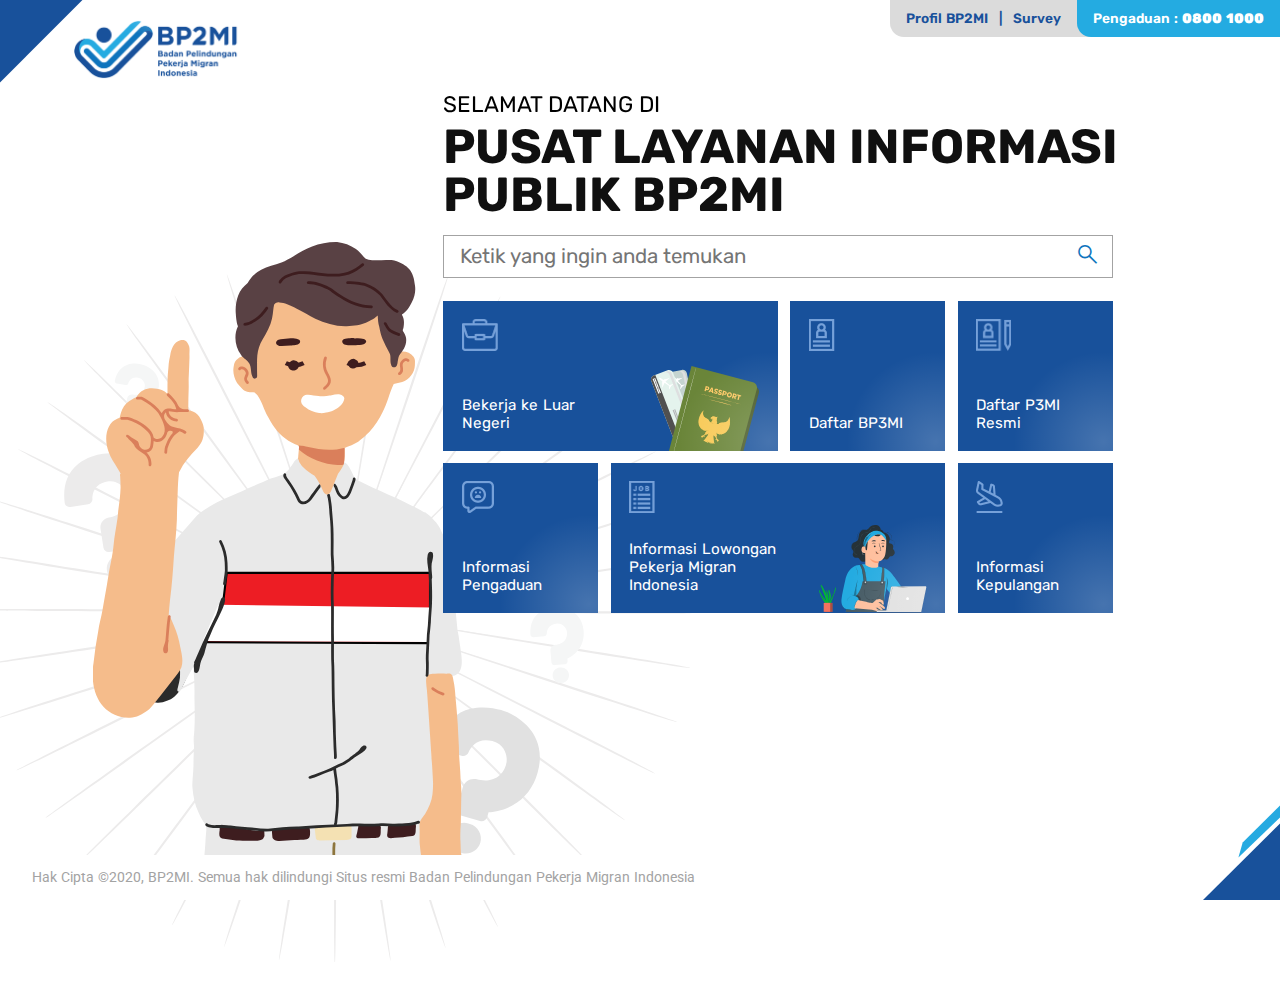
==== commit 3d5c0b87: "eyes and index layout" ====
--- a/index.html
+++ b/index.html
@@ -23,7 +23,7 @@
       <img src="assets/images/logo/BP2MI_logo_GIF.gif" alt="logo BP2MI" class="logo-image" />
       <div class="info-bar">
         <div class="link-bar">
-          <a href="/" class="text x-small semi-bold blue-primary">Profil BP2MI</a>
+          <a href="/profile-bp2mi.html" class="text x-small semi-bold blue-primary">Profil BP2MI</a>
           <span class="text x-small semi-bold blue-primary">|</span>
           <a href="/survey.html" class="text x-small semi-bold blue-primary">Survey</a>
         </div>
@@ -40,11 +40,15 @@
           <img src="assets/svg/graph-home-q-mark.svg" alt="question marks" class="q-mark" />
 
           <!-- ILUSTRASI YANG DIGANTI -->
-          <img src="assets/svg/graph-home-man.svg" class="petugas" alt="petugas BP2MI" />
+          <img src="assets/svg/graph-home-man-no-eyes.svg" class="petugas" alt="petugas BP2MI" />
+
+          <!-- Mata -->
+          <img src="assets/svg/mata-buka.svg" class="petugas mata buka" alt="eyes" />
+          <img src="assets/svg/mata-tutup.svg" class="petugas mata tutup" alt="eyes" />
         </div>
         <div class="main-content">
           <p class="text s-large" data-aos="fade-up" data-aos-delay="0" data-aos-durartion="5000">SELAMAT DATANG DI</p>
-          <h1 class="text primary x-x-x-large uppercase" data-aos="fade-up" data-aos-delay="200" data-aos-durartion="5000">
+          <h1 class="text primary x-x-x-large uppercase" data-aos="fade-up" data-aos-delay="200" data-aos-dura›rtion="5000">
             Pusat Layanan INFORMASI <br />
             Publik BP2MI
           </h1>
--- a/assets/css/main.css
+++ b/assets/css/main.css
@@ -1 +1 @@
-@import"https://fonts.googleapis.com/css2?family=Roboto:ital@0;1&family=Rubik:ital,wght@0,300;0,400;0,500;0,600;0,700;0,900;1,400;1,600;1,700;1,900&display=swap";:root{--color-white: #ffff;--color-black: #101010;--color-black-secondary: #1b1b1b;--color-primary: #18519b;--color-secondary: #0e74bd;--color-light: #24abe1;--color-gray: #a3a3a3;--color-grayLight: #dbdbdb;--text-base-size: 16px;--text-xs: calc((var(--text-base-size)) * 0.85);--text-sm: calc((var(--text-base-size)) * 0.95);--text-md: var(--text-base-size);--text-lg: calc((var(--text-base-size)) * 1.28);--text-xl: calc((var(--text-base-size)) * 1.5);--text-xxl: calc((var(--text-base-size)) * 2.25);--text-xxxl: calc((var(--text-base-size)) * 3);--text-light: 300;--text-regular: 400;--text-semiRegular: 500;--text-semiBold: 600;--text-bold: 700;--text-extraBold: 900;--text-default: "Rubik", -apple-system, BlinkMacSystemFont, "Segoe UI", Roboto, "Helvetica Neue", Arial, sans-serif;--text-main: "Rubik", sans-serif;--text-secondary: "Roboto", sans-serif;--space-unit: 1em;--space-xxxxs: calc(0.125 * var(--space-unit));--space-xxxs: calc(0.25 * var(--space-unit));--space-xxs: calc(0.375 * var(--space-unit));--space-xs: calc(0.5 * var(--space-unit));--space-sm: calc(0.75 * var(--space-unit));--space-md: calc(1.25 * var(--space-unit));--space-lg: calc(2 * var(--space-unit));--space-xl: calc(3.25 * var(--space-unit));--space-xxl: calc(5.25 * var(--space-unit));--space-xxxl: calc(8.5 * var(--space-unit));--space-xxxxl: calc(13.75 * var(--space-unit));--navbar-middle: calc(100% - (3rem + 14vw)) %;--transition: all 0.5s cubic-bezier(0.075, 0.82, 0.165, 1);--shadow: 0px 2px 4px #22262c1c}@media(min-width: 1600px){:root{--text-scale-ratio: 1.3;--text-base-size: 20px}}@media(max-width: 800px){:root{--text-base-size: 13px}}@media all and (max-width: 1360px){:root{--text-scale-ratio-big: 1.5}}::-webkit-scrollbar{width:8px}::-webkit-scrollbar-track{background:#f1f1f1}::-webkit-scrollbar-thumb{background:#bbbaba}::-webkit-scrollbar-thumb:hover{background:#898888}html,body{padding:0;margin:0;font-family:var(--text-default);font-size:var(--text-sm);font-weight:var(--text-regular);word-spacing:1px;-ms-text-size-adjust:100%;-webkit-text-size-adjust:100%;-moz-osx-font-smoothing:grayscale;-webkit-font-smoothing:antialiased;box-sizing:border-box;max-width:100%}body{height:100vh;width:100vw;overflow:hidden}@media(max-width: 800px){body{height:auto;overflow:scroll}}.material-symbols-outlined{font-variation-settings:"FILL" 0,"wght" 400,"GRAD" 0,"opsz" 48}a{color:inherit;text-decoration:none}a,p,span,div,input,select,textarea,article,aside,figcaption,footer,header,hgroup,h1,h2,h3,h4,h5,h6,ol,li{font-family:var(--text-main);-webkit-user-select:none;-moz-user-select:none;user-select:none}p,li,a{line-height:1.56}@media(max-width: 800px){p,li,a{line-height:1.2}}*{box-sizing:border-box}img{-o-object-fit:contain;object-fit:contain}.header{position:relative;display:flex;justify-content:space-between;width:100vw;height:82px;padding-left:46px}.header::before{content:"";position:absolute;top:-40px;left:-10px;width:0;height:0;border-bottom:60px solid rgba(0,0,0,0);border-top:60px solid rgba(0,0,0,0);border-right:60px solid var(--color-primary);transform:rotate(45deg)}@media(max-width: 800px){.header::before{top:-20px;left:-10px;border-bottom:30px solid rgba(0,0,0,0);border-top:30px solid rgba(0,0,0,0);border-right:30px solid var(--color-primary)}}.header .logo-image{-o-object-fit:contain;object-fit:contain;height:80%;width:auto;margin-top:16px;margin-left:24px}@media(max-width: 800px){.header .logo-image{height:3rem;margin-left:-12px}}.header .info-bar{display:flex;justify-content:flex-end;height:-moz-fit-content;height:fit-content;background:var(--color-grayLight);border-radius:0 0 0 14px}@media(max-width: 800px){.header .info-bar{flex-direction:column;margin-right:0}}.header .info-bar .link-bar{padding:8px 16px}@media(max-width: 800px){.header .info-bar .link-bar{padding:4px 8px}}.header .info-bar .link-bar span{padding:0 6px}.header .info-bar .pengaduan-bar{border-radius:0 0 0 14px;padding:8px 16px;background:var(--color-light)}@media(max-width: 800px){.header .info-bar .pengaduan-bar{padding:4px 6px}}.header .info-bar .pengaduan-bar p{margin:0}footer{position:fixed;bottom:0;left:0;width:100%}@media(max-width: 1000px){footer{position:relative;bottom:auto}}footer .footer-bar{position:relative}footer .footer-bar .text{padding:12px 12px 12px 32px;background:var(--color-white)}footer .footer-bar .acc{position:absolute;top:auto;bottom:0;left:auto;right:0;width:6vw;height:auto}main .row{display:flex}main .row.main{align-items:flex-end;width:100%;height:100vh;padding-top:.5%}@media(max-width: 1100px){main .row.main{flex-wrap:wrap;height:-moz-max-content;height:max-content;margin-bottom:2rem}}@media(min-width: 1600px){main .row.main{padding-top:4%}}main .main-graphic{position:relative;width:60%}@media(max-width: 1100px){main .main-graphic{order:2;margin-left:50%}}main .main-graphic img{position:absolute;height:80vh;width:auto;left:0;top:auto;bottom:20px}@media(max-width: 1100px){main .main-graphic img{height:30vh;left:-10vw;bottom:0}}main .main-graphic .line-bg{animation:rotating 100000ms linear infinite}main .main-graphic .q-mark{bottom:82px}main .main-graphic .petugas{transform:translateX(25%);height:70vh;bottom:110px}@media(max-width: 1100px){main .main-graphic .petugas{height:30vh;bottom:0px}}main .main-content{margin-left:0vw;height:100%;z-index:100}@media(max-width: 1100px){main .main-content{padding-left:10%}}main .main-content h1{margin-top:0;margin-bottom:1rem;line-height:1;width:85%}main .main-content .search-bar{width:80%;position:relative;margin-top:1rem}@media(min-width: 1600px){main .main-content .search-bar{width:75%}}main .main-content .search-bar .bar{width:100%;height:calc((var(--text-xxl))*1.2);font-size:var(--text-lg);border:1px var(--color-gray) solid;padding-left:1rem}main .main-content .search-bar button{position:absolute;right:4px;top:0;height:calc((var(--text-xxl))*1.2);width:calc((var(--text-xxl))*1.2);background:0;border:none;cursor:pointer}main .main-content .search-bar button .material-symbols-outlined{font-size:calc((var(--text-xxl))*.7);color:var(--color-secondary);font-weight:500}main .home-card{margin-top:1.5rem;display:flex;width:82%;gap:calc(.8vw + 2px);flex-wrap:wrap;align-items:flex-start;max-height:60vh;overflow-y:auto;overflow-x:hidden;padding-right:2%}@media(min-width: 1600px){main .home-card{margin-top:2rem;gap:calc(1vw + 2px);width:77%}}@media(max-width: 1000px){main .home-card{width:80%;max-height:-moz-max-content;max-height:max-content;padding-right:0}}main .home-card .card{position:relative;display:flex;flex-direction:column;justify-content:space-between;align-items:flex-start;background:var(--color-primary);padding:1.2rem 1.2rem;padding-bottom:0;width:calc(25% - (.8vw + 2px));min-height:150px;overflow:hidden;opacity:0;transition:var(--transition)}@media(min-width: 1600px){main .home-card .card{min-height:180px;width:calc(25% - (1vw + 2px))}}main .home-card .card:has(.companion){width:50%}main .home-card .card.big{width:50%}@media(max-width: 1000px){main .home-card .card{width:100%}main .home-card .card:has(.companion),main .home-card .card.big{width:100%}}main .home-card .card::before{content:"";position:absolute;bottom:0;right:0;width:14vw;height:14vw;background:radial-gradient(50% 50% at 50% 50%, rgba(255, 255, 255, 0.2) 0%, rgba(255, 255, 255, 0) 100%);transform:translate(45%, 45%)}main .home-card .card .icon{height:32px;width:auto}main .home-card .card .row{width:100%;justify-content:space-between;align-items:flex-end}@media(max-width: 1000px){main .home-card .card .row{padding:0;margin-left:0;margin-bottom:0}}main .home-card .card .row .text{padding-bottom:1.2rem;width:12vw;line-height:1.2}main .home-card .card .row .companion{margin-left:1rem}main .home-card .card:hover{transition-delay:0s !important;opacity:.7;transform:scale(95%)}main .row .back-button{margin-right:1.5rem;width:var(--text-xxxl);height:auto;transition:var(--transition)}main .row .back-button:hover{filter:grayscale(100%);transform:scale(90%);opacity:.7}main .row h1{width:100%;margin:0}@media(max-width: 1000px){main .main.bekerja{height:-moz-max-content;height:max-content}}main .main.bekerja .main-graphic{width:35%;height:100%;overflow:hidden}main .main.bekerja .main-graphic img{height:auto;width:100%}main .main.bekerja .main-graphic .line-bg{width:90%;top:0;bottom:auto;animation:plane 10000ms cubic-bezier(0.75, 0.08, 0.85, 1.01) infinite}main .main.bekerja .main-graphic .petugas{transform:translateX(0)}@media(max-width: 1000px){main .main.bekerja .main-graphic{display:none}}main .main.bekerja .main-content{width:70%;margin-left:-3.5rem}@media(max-width: 1000px){main .main.bekerja .main-content{margin-top:1rem;width:90%;padding-left:2rem;padding-right:0;height:-moz-max-content;height:max-content;padding-bottom:5rem;margin-left:0}}main .main.bekerja .main-content .home-card{padding-left:var(--text-xxxl);margin-left:1.5rem;overflow-x:hidden}@media(max-width: 1000px){main .main.bekerja .main-content .home-card{width:100%;height:-moz-max-content;height:max-content;overflow-y:unset;margin-left:1rem;padding-left:0}}main .main.bekerja .main-content .home-card .card{justify-content:flex-start;width:calc(20% - (.8vw + 2px));min-height:120px}@media(min-width: 1600px){main .main.bekerja .main-content .home-card .card{padding:1rem;min-height:150px;width:calc(20% - (.8vw + 2px + .4%))}}@media(max-width: 1000px){main .main.bekerja .main-content .home-card .card{width:calc(50% - (.8vw + 2px))}}main .main.bekerja .main-content .home-card .card h2{font-size:var(--text-lg);color:var(--color-white);width:calc(var(--text-lg)*4);font-weight:var(--text-semiBold);margin:0}main .main.bekerja .main-content .home-card .card.expanded,main .main.bekerja .main-content .home-card .card:has(.child){width:100%;background:rgba(0,0,0,0);padding:0;margin-bottom:1rem;opacity:1}main .main.bekerja .main-content .home-card .card.expanded h2,main .main.bekerja .main-content .home-card .card:has(.child) h2{color:var(--color-black);font-size:var(--text-xl);font-weight:var(--text-bold);width:100%;margin-bottom:1rem}main .main.bekerja .main-content .home-card .card.expanded:hover,main .main.bekerja .main-content .home-card .card:has(.child):hover{transform:none;opacity:1}main .main.bekerja .main-content .home-card .card.expanded::before,main .main.bekerja .main-content .home-card .card:has(.child)::before{display:none}main .main.bekerja .main-content .home-card .card.expanded{width:100%;background:rgba(0,0,0,0);padding:0;margin-bottom:1rem;opacity:1}main .main.bekerja .main-content .home-card .card.expanded h2{color:var(--color-black);font-size:var(--text-xl);font-weight:var(--text-bold);width:100%;margin-bottom:1rem}main .main.bekerja .main-content .home-card .card.expanded:hover{transform:none;opacity:1}main .main.bekerja .main-content .home-card .card.expanded::before{display:none}main .main.bekerja .main-content .home-card .card .child{display:grid;grid-gap:calc(.8vw + 2px);grid-template-columns:repeat(4, 1fr);width:100%;max-height:13rem;padding-right:2%;overflow-x:hidden;overflow-y:auto}@media(max-width: 1000px){main .main.bekerja .main-content .home-card .card .child{grid-template-columns:repeat(2, 1fr);max-height:-moz-max-content;max-height:max-content;overflow-y:unset;margin-left:0}}main .main.bekerja .main-content .home-card .card .child .country-list{background:#dfdfdf;padding:10px;justify-content:flex-start;align-items:center;cursor:pointer}@media(max-width: 1000px){main .main.bekerja .main-content .home-card .card .child .country-list:nth-of-type(odd){margin-left:0}}main .main.bekerja .main-content .home-card .card .child .country-list:hover{transition-delay:0s !important;opacity:.7;transform:scale(90%)}main .main.bekerja .main-content .home-card .card .child .country-list .fi{width:var(--text-xxl);height:var(--text-xxl);margin-right:1rem}main .main.bekerja .main-content .home-card .card .child .country-list p{padding:0;width:-moz-min-content;width:min-content}@media(max-width: 1000px){.row{flex-wrap:wrap;margin-left:1rem;margin-bottom:1rem}.row h1{margin-bottom:1rem}}.info-pengaduan h1{margin-top:0}.info-pengaduan.main{width:70%;min-width:964px;margin:auto;margin-top:4%;position:relative}@media(max-width: 1000px){.info-pengaduan.main{width:95%;min-width:unset}}.info-pengaduan .swiper .swiper-slide{padding:4px}.info-pengaduan .swiper .swiper-slide img{-o-object-fit:contain;object-fit:contain;width:100%;max-height:54vh}.info-pengaduan .swiper .swiper-wrapper{width:100%;position:relative}.info-pengaduan .swiper-button-next.swiper-button-disabled,.info-pengaduan .swiper-button-prev.swiper-button-disabled{opacity:0}.info-pengaduan .swiper-button-next,.info-pengaduan .swiper-button-prev{top:var(--swiper-navigation-top-offset, 55%);position:absolute;color:var(--color-primary)}.info-pengaduan .swiper-button-prev{left:-5%}@media(max-width: 1000px){.info-pengaduan .swiper-button-prev{left:-2%}}.info-pengaduan .swiper-button-next{right:-5%}@media(max-width: 1000px){.info-pengaduan .swiper-button-next{right:-2%}}.main .home-card.survey{width:58%;margin-left:0;display:block}@media(max-width: 1500px){.main .home-card.survey{width:70%}}.main .text-field{width:100%;resize:none;padding:14px;margin-top:1rem;border-radius:0;border:1px solid var(--color-grayLight)}.main .btn-primary{margin-top:12px;float:right}.main .survey-rate{display:flex;justify-content:space-between;width:100%;margin:2rem 0;padding:0 1rem}.main .survey-rate input,.main .survey-rate label{transition:var(--transition);opacity:1;display:flex;flex-direction:column;justify-content:flex-start;align-items:center;width:20%}.main .survey-rate input p,.main .survey-rate label p{text-align:center;line-height:1}.main .survey-rate img{border-radius:50% 50%;width:80%;margin-bottom:8px}.main .survey-rate input{display:none}.main .survey-rate input:hover+label{transition:var(--transition) !important;transition-delay:0ms I !important;transform:scale(105%);opacity:1}.main .survey-rate:hover label{opacity:.5}.main .survey-rate input:checked+label{opacity:1;transform:scale(105%)}.main .survey-rate input:checked+label img{border:4px solid var(--color-primary)}.card.full{width:100%}.card.full.pencarian{padding:1rem 1.5rem;display:block}.card.full .location .material-symbols-outlined,.card.full .phone-container .material-symbols-outlined{font-variation-settings:"FILL" 1,"wght" 400,"GRAD" 0,"opsz" 48;color:#636363}.lowongan-detail .card.full{padding-left:0;box-shadow:none;border:0}.lowongan-detail .card.full .fi{margin-left:0 !important}.lowongan-detail .card.full .info{padding-top:0}.lowongan-detail .row-30{border:none !important;padding:0 !important;display:flex;flex-direction:column;justify-content:space-between;overflow-x:hidden}.lowongan-detail .row-30 .blocked{margin-top:0}.lowongan-detail .row-30 .card-container{padding:1.5rem;border:1px solid var(--color-gray);height:-moz-max-content;height:max-content;overflow-y:auto;overflow-x:hidden}.lowongan-detail .card-bg{margin-top:1rem}.lowongan-detail form{padding:8px}.lowongan-detail form .row{margin-top:1rem;justify-items:stretch;justify-content:space-between;height:var(--text-xxl)}.lowongan-detail form .row input{flex:70% 0}.lowongan-detail form .row button{margin-top:0}.card-bg{position:relative;display:flex;flex-direction:column;justify-content:space-between;align-items:flex-start;background:var(--color-primary);padding:1.2rem 1.2rem;margin-top:-0.8rem}.card-bg.absolute{height:-moz-fit-content;height:fit-content;border:10px double #fff;box-shadow:var(--shadow)}.card-bg.absolute .row{align-items:center}@media(max-width: 1440px){.card-bg.absolute{margin-right:-2rem;padding:10px 14px;margin-top:-0.4rem}}.card-bg.absolute p{width:-moz-max-content;width:max-content;margin-right:1rem}.card-bg.absolute .material-symbols-outlined{font-variation-settings:"FILL" 0,"wght" 600,"GRAD" 0,"opsz" 48}.second-template .container{padding-left:var(--text-xxxl);margin-left:1.5rem;overflow-x:hidden;padding-right:10%}@media(max-width: 1000px){.second-template .container{padding-right:0;margin-left:1rem;padding-left:0}}.navigation-container{display:grid;grid-template-columns:repeat(5, 1fr);width:96%;align-items:center;border-bottom:1px solid var(--color-gray);margin-top:18px}@media(max-width: 1000px){.navigation-container{overflow-x:scroll}}.navigation-container .nav{display:flex;justify-content:center;flex:auto;padding:16px 0;transition:var(--transition);cursor:pointer}@media(max-width: 1000px){.navigation-container .nav{font-size:13px !important;padding:8px 16px}}.navigation-container .nav.active{background:var(--color-primary);color:var(--color-white);font-weight:var(--text-semiBold)}.navigation-container .nav:hover{background:var(--color-secondary);color:var(--color-white)}.content-container{max-height:60vh;overflow-y:auto;padding:18px 14px}@media(max-width: 1000px){.content-container{max-height:-moz-max-content;max-height:max-content}}.content-container .tab{display:none;animation:fadein .5s fill-mode}.content-container .tab.active{animation:fadein .5s fill-mode;display:block}.card.full{width:100%;box-shadow:var(--shadow);border:1px solid var(--color-grayLight);margin-bottom:16px}@media(max-width: 1000px){.card.full{flex-direction:column}}.card.full .info{flex:80% 0;width:80%;padding:16px 18px}@media(max-width: 1000px){.card.full .info{flex:100% 0;width:100%}.card.full .info .row{flex-direction:column}}.card.full .info .semi-bold{margin-bottom:8px}.card.full .info span{margin-right:8px}.card.full .info .location{width:70%}@media(max-width: 1000px){.card.full .info .location{flex-direction:row;flex:100% 0;width:100%}}.card.full .info .phone-container{margin-left:1rem}@media(max-width: 1000px){.card.full .info .phone-container{margin-top:1rem;flex-direction:row;flex:100% 0;width:100%}}.card.full .barcode-container{flex:20% 0;width:20%;background:var(--color-light);display:flex;padding:12px;flex-direction:column;justify-content:center;align-items:center;cursor:pointer;transition:var(--transition)}@media(max-width: 1000px){.card.full .barcode-container{flex:100% 0;width:100%}}.card.full .barcode-container .barcode{display:flex;justify-content:center;align-items:center;width:calc(var(--text-xxxl)*1.5);height:calc(var(--text-xxxl)*1.5);padding:4px;background:var(--color-white);border-radius:8px;border:2px solid var(--color-gray);margin-bottom:8px;text-align:center}.card.full .barcode-container .barcode img{width:calc(100% - 10px);-o-object-fit:contain;object-fit:contain;-o-object-position:center;object-position:center}@media(max-width: 1000px){.template-3 .container{padding-left:1.5rem}}@media(max-width: 1000px){.template-3 .title-bar{flex-wrap:wrap}.template-3 .title-bar h1{width:80% !important}}.template-3 .title-bar .search-bar{width:40%;position:relative;margin-top:1rem}@media(min-width: 1600px){.template-3 .title-bar .search-bar{width:35%}}@media(max-width: 1000px){.template-3 .title-bar .search-bar{width:100%}}.template-3 .title-bar .search-bar .bar{width:100%;height:calc((var(--text-xxl))*1.2);font-size:var(--text-regular);border:none;border-bottom:1px var(--color-grayLight) solid;color:var(--color-gray);padding-left:1rem}.template-3 .title-bar .search-bar .bar::-moz-placeholder{color:var(--color-gray)}.template-3 .title-bar .search-bar .bar::placeholder{color:var(--color-gray)}.template-3 .title-bar .search-bar button{position:absolute;right:4px;top:0;height:calc((var(--text-xxl))*1.2);width:calc((var(--text-xxl))*1.2);background:0;border:none;cursor:pointer}.template-3 .title-bar .search-bar button .material-symbols-outlined{font-size:calc((var(--text-xxl))*.7);color:var(--color-secondary);font-weight:500}.template-3 .table-filter{margin-top:1rem;justify-content:space-between}@media(max-width: 1000px){.template-3 .table-filter{margin-top:3rem;flex-wrap:wrap}.template-3 .table-filter h2{width:100%}}.template-3 .table-filter .navigation-container{grid-template-columns:repeat(26, 1fr);border:1px var(--color-gray) solid;box-shadow:0px 2px 5px rgba(31,35,41,.1490196078);width:75%;margin-right:8px;padding:6px}@media(max-width: 1000px){.template-3 .table-filter .navigation-container{width:100%;margin-bottom:1rem}}.template-3 .table-filter .navigation-container .nav{border-radius:5vw;padding:calc(var(--text-md)*.4)}.template-3 .table-filter .navigation-container .nav.active{background:var(--color-light)}.template-3 .table-filter .form-filter{display:flex;align-items:center;padding-left:1rem}@media(max-width: 1000px){.template-3 .table-filter .form-filter{width:100%}}.template-3 .table-filter .form-filter select{width:7rem;background:none;height:calc((var(--text-xxl))*1.2);font-size:var(--text-regular);border:none;border-bottom:1px #838383 solid;margin-left:1rem;padding-left:6px;color:#838383}@media(max-width: 1000px){.template-3 .table-filter .form-filter select{width:40%}}.template-3 .content-container{padding-left:0}.template-3 .content-container .p3mi.tab{margin-top:1rem;padding-bottom:2rem;grid-template-columns:repeat(4, 1fr);gap:16px}@media(max-width: 1000px){.template-3 .content-container .p3mi.tab{grid-template-columns:repeat(1, 1fr)}}.template-3 .content-container .p3mi.tab.active{display:grid}.template-3 .content-container .p3mi.tab .card{display:flex;justify-content:center;text-align:center;align-items:center;padding:1.5rem 1rem;box-shadow:var(--shadow);border:1px solid var(--color-grayLight)}.template-4.row{width:105%}@media(max-width: 1000px){.template-4.row{flex-direction:column}}.template-4.row h2{margin-bottom:1rem}.template-4.row h2,.template-4.row h3{margin-top:0}.template-4.row .row-60,.template-4.row .row-30{padding:1.5rem;margin-top:1rem;border:1px solid var(--color-gray);max-height:60vh;overflow-y:auto}@media(max-width: 1000px){.template-4.row .row-60,.template-4.row .row-30{max-height:none;overflow-y:visible;width:100% !important;flex:100% !important;overflow-x:scroll}}.template-4.row .row-60{flex:75% 0;width:75%;margin-right:1rem}.template-4.row .row-30{flex:35% 0;width:35%}.template-4.row .material-symbols-outlined{margin-right:10px;color:var(--color-gray)}.template-4.row .phone-container{margin-top:.5rem;margin-bottom:2rem;margin-right:2rem}.template-4.row .blocked{background:#efefef;padding:14px 10px;margin-top:1rem}.lowongan-list.row{justify-content:space-between;flex-grow:inherit}.lowongan-list.row .container{padding-right:5%;padding-top:0;margin-right:0;padding-left:1rem}.lowongan-list.row .container .row-60{border:none;flex:100% 0;width:100%;padding-top:0;padding-left:0;margin-top:1.5rem;max-height:58vh}.lowongan-list.row .row-30{flex:30% 0;margin-top:2rem;margin-right:2rem;align-self:stretch;max-height:none}.lowongan-list .card.full{display:block;margin-bottom:1.5rem}.lowongan-list .card.full .fi{font-size:3.5vw;height:4.5vw;margin:auto 1.5rem;border-radius:3vw 3vw;background-size:cover}@media(max-width: 1000px){.lowongan-list .card.full .fi{margin-top:1.5rem}}.lowongan-list .card.full .fi.fi-jp{border:1px solid var(--color-grayLight)}.lowongan-list .card.full .info .phone-container{margin-left:0;margin-bottom:0}.lowongan-list .card.full .info .phone-container p{color:#afafaf}.lowongan-list .card.full .info .phone-container:last-child .material-symbols-outlined{font-variation-settings:"FILL" 0,"wght" 400,"GRAD" 0,"opsz" 48}.info-pengaduan.main.width-strecth{width:85%;max-width:1300px}@media(min-width: 1900px){.info-pengaduan.main.width-strecth{max-width:1500px}}table{table-layout:unset;width:100%;overflow-x:scroll;border-collapse:collapse}table.default thead th{padding:1rem 10px;border-bottom:2px solid var(--color-gray)}table.default tbody td{padding:1rem 10px;border-bottom:1px solid var(--color-gray)}table.margin-table tr td{vertical-align:top;padding:8px 6px}table.margin-table tr td:first-child{padding-right:1rem;padding-left:0;position:relative}table.margin-table tr td:first-child:after{content:":";position:absolute;right:8px;top:8px}.modal-nav{cursor:pointer}.filter-table{position:relative}.filter-table .head{width:calc(100% + 3rem);margin-top:-1.5rem;margin-left:-1.5rem;margin-right:-1.5rem;padding:1rem 1.5rem;background:var(--color-grayLight);opacity:.7;margin-bottom:1rem}.filter-table form{width:100%}.filter-table form .checkbox-filter{width:100%;position:relative;padding:16px 0;padding-left:3px;border-bottom:1px solid #6f6f6f;cursor:pointer}.filter-table form .checkbox-filter input{display:none}.filter-table form .checkbox-filter label{color:#6f6f6f;cursor:pointer}.filter-table form .checkbox-filter label::after{content:"+";width:var(--text-xl);font-size:var(--text-xl);font-weight:500;position:absolute;cursor:pointer;right:0;color:var(--color-light);transition:var(--transition)}.filter-table form .checkbox-filter input:checked+label::after{content:"-"}.filter-table form .btn-primary{width:calc(100% - 3rem);padding:16px;position:absolute;bottom:1.5rem}.modals{position:fixed;left:0;top:0;width:100vw;height:100vh;z-index:10000000;background:rgba(255,255,255,.6705882353);display:none}.modals .popup-content{position:absolute;width:100%;height:100%;left:0;top:0;opacity:0;display:none;justify-content:center;padding-top:10vh;transition:var(--transition);transition-delay:300ms}@media(max-width: 1000px){.modals .popup-content{padding-top:calc((100vh - 47vw)/2)}}.modals .popup-content img{height:47vw;width:auto;max-height:80vh;box-shadow:var(--shadow);transition:var(--transition);transition-delay:10000ms;z-index:5;box-shadow:var(--shadow)}.modals .popup-content .close-btn{background:red;width:-moz-fit-content;width:fit-content;height:-moz-fit-content;height:fit-content;padding:.5rem;box-shadow:var(--shadow);cursor:pointer;transition:var(--transition)}.modals .popup-content .close-btn:hover{transition-delay:0s !important;padding:1rem}.modals .popup-content .close-btn span{font-size:var(--text-xxl);color:var(--color-white)}.modals .popup-content.active{opacity:1;display:flex}.modals.active{display:block;animation:fadein 300ms cubic-bezier(0.4, 0, 1, 1)}.modals.modal-barcode .popup-content,.modals.modal-form .popup-content{padding-top:15vh}@media(max-width: 1000px){.modals.modal-barcode .popup-content,.modals.modal-form .popup-content{padding-top:calc((100vh - 352px)/2)}}.modals.modal-barcode .popup-content .container,.modals.modal-form .popup-content .container{border:1px solid var(--color-gray);box-shadow:var(--shadow);height:70vh}.modals.modal-barcode .popup-content .container img,.modals.modal-form .popup-content .container img{height:60vh;background:var(--color-white);padding:16px}.modals.modal-barcode .popup-content .container p,.modals.modal-form .popup-content .container p{background:var(--color-primary);height:10vh;text-align:center;justify-content:center;display:flex;align-items:center}@media(max-width: 1000px){.modals.modal-barcode .popup-content .container,.modals.modal-form .popup-content .container{width:294px;height:-moz-max-content;height:max-content}.modals.modal-barcode .popup-content .container img,.modals.modal-form .popup-content .container img{width:294px;height:auto}}.modals.modal-barcode .popup-content .container.pop-form,.modals.modal-form .popup-content .container.pop-form{height:40vh;width:60vw}@media(max-width: 1000px){.modals.modal-barcode .popup-content .container.pop-form,.modals.modal-form .popup-content .container.pop-form{height:60vh;width:80vw}}.modals.modal-barcode .popup-content .container.pop-form .pop-container,.modals.modal-form .popup-content .container.pop-form .pop-container{display:flex;align-items:center;justify-content:center;width:100%;height:100%}.modals.modal-barcode .popup-content .container.pop-form .pop-container img.acc,.modals.modal-form .popup-content .container.pop-form .pop-container img.acc{position:absolute;height:auto;width:18vw;max-height:25vh;bottom:0;left:0;padding:0;background:none}@media(max-width: 1000px){.modals.modal-barcode .popup-content .container.pop-form .pop-container img.acc,.modals.modal-form .popup-content .container.pop-form .pop-container img.acc{height:20vh;width:auto}}.modals.modal-barcode .popup-content .container.pop-form .pop-container form,.modals.modal-form .popup-content .container.pop-form .pop-container form{display:flex;margin-top:-10vh}.modals.modal-barcode .popup-content .container.pop-form .pop-container form input,.modals.modal-form .popup-content .container.pop-form .pop-container form input{width:35vw;height:calc((var(--text-xxl))*1.3);font-size:var(--text-lg);border:1px var(--color-gray) solid;padding-left:1rem;margin-right:1rem;margin-left:8vw}@media(max-width: 1000px){.modals.modal-barcode .popup-content .container.pop-form .pop-container form input,.modals.modal-form .popup-content .container.pop-form .pop-container form input{width:50vw;margin-left:0vw}}.modals.modal-barcode .popup-content .container.pop-detail,.modals.modal-form .popup-content .container.pop-detail{width:90vw;height:85vh}.modals.modal-barcode .popup-content .container.pop-detail .pop-container,.modals.modal-form .popup-content .container.pop-detail .pop-container{overflow-y:auto}.modals.modal-barcode .popup-content .container.pop-detail .pop-container .row,.modals.modal-form .popup-content .container.pop-detail .pop-container .row{justify-content:space-between;margin-bottom:1rem}.modals.modal-barcode .popup-content .container.pop-detail p,.modals.modal-form .popup-content .container.pop-detail p{background:none;height:auto;text-align:left;display:block}.modals.modal-barcode .popup-content .container.pop-detail p.header-pop,.modals.modal-form .popup-content .container.pop-detail p.header-pop{background:var(--color-primary);padding:1rem;text-align:center}.modals.modal-barcode .popup-content .container.pop-detail .blocked,.modals.modal-form .popup-content .container.pop-detail .blocked{padding:10px 1.5rem;display:flex;align-items:center}.modals.modal-barcode .popup-content .container.pop-detail .blocked.rounded,.modals.modal-form .popup-content .container.pop-detail .blocked.rounded{border-radius:2rem}.modals.modal-barcode .popup-content .container.pop-detail .blocked.rounded.status.green,.modals.modal-form .popup-content .container.pop-detail .blocked.rounded.status.green{background:#11c247}.modals.modal-barcode .popup-content .container.pop-detail .blocked.rounded.status.red,.modals.modal-form .popup-content .container.pop-detail .blocked.rounded.status.red{background:#9e1111}.modals.modal-barcode .popup-content .container.pop-detail .blocked.rounded.status.yellow,.modals.modal-form .popup-content .container.pop-detail .blocked.rounded.status.yellow{background:#a8a805}.modals.modal-barcode .popup-content .container.pop-detail .pop-container,.modals.modal-form .popup-content .container.pop-detail .pop-container{padding:1rem}.modals.modal-form .popup-content{padding-top:10vh}.modals .pop-form,.modals .pop-detail{position:relative;background:var(--color-white);display:none;flex-direction:column}.modals .pop-form.active,.modals .pop-detail.active{display:flex}.riwayat-bagan{padding-left:2.5rem}.riwayat-bagan .pengaduan-detail{position:relative;border:1px solid var(--color-grayLight);margin:1rem 0}.riwayat-bagan .pengaduan-detail::before{position:absolute;content:"";left:calc(-1.25rem - 12px);top:calc(1.5rem - 4px);width:12px;height:12px;background:var(--color-grayLight);border-radius:12px}.riwayat-bagan .pengaduan-detail::after{position:absolute;content:"";left:calc(-1.25rem - 7px);top:1.5rem;width:2px;height:calc(100% + 1rem);background:var(--color-grayLight)}.riwayat-bagan .pengaduan-detail:last-child::after{display:none}.riwayat-bagan .pengaduan-detail .title{background:var(--color-secondary);display:flex;position:relative;height:3rem;align-items:center;padding-left:1rem}.riwayat-bagan .pengaduan-detail .title::before{position:absolute;content:"";left:-9px;border-bottom:10px solid rgba(0,0,0,0);border-top:10px solid rgba(0,0,0,0);border-right:10px solid var(--color-secondary)}.riwayat-bagan .pengaduan-detail .content{padding-left:1rem;padding-top:1rem}.btn-primary{background:var(--color-primary);border-radius:0;border:none;outline:none;padding:8px 1rem;cursor:pointer}.btn-primary.secondary-color{background:var(--color-light)}.pagination{justify-content:center;align-items:center}.pagination .page{background:#f9f9f9;border:1px solid #e2e2e2;padding:6px 4px;width:2rem;height:2rem;cursor:pointer;transition:var(--transition);color:var(--color-gray);margin:6px;display:flex;align-items:center;justify-content:center}.pagination .page .material-symbols-outlined{width:-moz-fit-content;width:fit-content;color:var(--color-black-secondary)}.pagination .page.inactive{cursor:not-allowed;opacity:.7}.pagination .page.active{background:var(--color-primary)}.pagination .page.active span{color:var(--color-white)}.pagination .page:hover{background:#c5c4c4}.pagination .page.back .material-symbols-outlined{padding-left:calc((var(--text-base-size))*.7)}@keyframes rotating{0%{transform:rotate(0deg)}100%{transform:rotate(360deg)}}@keyframes plane{0%{transform:translate(-100%, 400%)}100%{transform:translate(120%, 200%)}}@keyframes fadein{0%{transform:scale(0);opacity:0}100%{opacity:1;transform:scale(100%)}}@keyframes fade{0%{opacity:0}100%{opacity:1}}@media(max-width: 1000px){.main-graphic{display:none !important}}.card,button,.modal-nav{transition:var(--transition)}.card:hover,button:hover,.modal-nav:hover{transform:scale(90%);opacity:.7}.card.full.lowongan-detail:hover,button.full.lowongan-detail:hover,.modal-nav.full.lowongan-detail:hover{transform:scale(100%);opacity:1}span.text.small.white.roboto{text-align:center;width:-moz-max-content;width:max-content}p{-webkit-margin-before:0;margin-block-start:0;-webkit-margin-after:0;margin-block-end:0}.text.primary{color:var(--color-black)}.text.secondary{color:var(--color-black-secondary)}.text.blue-primary{color:var(--color-primary)}.text.blue-secondary{color:var(--color-secondary)}.text.white{color:var(--color-white)}.text.grey{color:var(--color-gray)}.text.grey-light{color:var(--color-grayLight)}.text.x-small{font-size:var(--text-xs)}.text.small{font-size:var(--text-sm)}.text.regular{font-size:var(--text-md)}.text.s-s-large{font-size:calc(var(--text-md)*1.15)}.text.s-large{font-size:calc(var(--text-md)*1.4)}.text.x-large{font-size:var(--text-xl)}.text.x-x-large{font-size:var(--text-xxl)}.text.x-x-x-large{font-size:var(--text-xxxl)}.text.light{font-weight:var(--text-light)}.text.size-regular{font-weight:var(--text-regular)}.text.semi-regular{font-weight:var(--text-semiRegular)}.text.semi-bold{font-weight:var(--text-semiBold)}.text.bold{font-weight:var(--text-bold)}.text.extra-bold{font-weight:var(--text-extraBold)}.text.roboto{font-family:"Roboto",sans-serif}.text.uppercase{text-transform:uppercase}.text .text-center{text-align:center}#nprogress{pointer-events:none}#nprogress .bar{background:var(--color-primary);position:fixed;z-index:1031;top:0;left:0;width:100%;height:2px}#nprogress .peg{display:block;position:absolute;right:0px;width:100px;height:100%;box-shadow:0 0 10px var(--color-primary),0 0 5px var(--color-primary);opacity:1;transform:rotate(3deg) translate(0px, -4px)}#nprogress .spinner{display:block;position:fixed;z-index:1031;top:15px;right:15px}#nprogress .spinner-icon{width:18px;height:18px;box-sizing:border-box;border:solid 2px rgba(0,0,0,0);border-top-color:var(--color-primary);border-left-color:var(--color-primary);border-radius:50%;animation:nprogress-spinner 400ms linear infinite}.nprogress-custom-parent{overflow:hidden;position:relative}.nprogress-custom-parent #nprogress .spinner,.nprogress-custom-parent #nprogress .bar{position:absolute}@keyframes nprogress-spinner{0%{transform:rotate(0deg)}100%{transform:rotate(360deg)}}[data-aos][data-aos][data-aos-duration="50"],body[data-aos-duration="50"] [data-aos]{transition-duration:50ms}[data-aos][data-aos][data-aos-delay="50"],body[data-aos-delay="50"] [data-aos]{transition-delay:0}[data-aos][data-aos][data-aos-delay="50"].aos-animate,body[data-aos-delay="50"] [data-aos].aos-animate{transition-delay:50ms}[data-aos][data-aos][data-aos-duration="100"],body[data-aos-duration="100"] [data-aos]{transition-duration:.1s}[data-aos][data-aos][data-aos-delay="100"],body[data-aos-delay="100"] [data-aos]{transition-delay:0}[data-aos][data-aos][data-aos-delay="100"].aos-animate,body[data-aos-delay="100"] [data-aos].aos-animate{transition-delay:.1s}[data-aos][data-aos][data-aos-duration="150"],body[data-aos-duration="150"] [data-aos]{transition-duration:.15s}[data-aos][data-aos][data-aos-delay="150"],body[data-aos-delay="150"] [data-aos]{transition-delay:0}[data-aos][data-aos][data-aos-delay="150"].aos-animate,body[data-aos-delay="150"] [data-aos].aos-animate{transition-delay:.15s}[data-aos][data-aos][data-aos-duration="200"],body[data-aos-duration="200"] [data-aos]{transition-duration:.2s}[data-aos][data-aos][data-aos-delay="200"],body[data-aos-delay="200"] [data-aos]{transition-delay:0}[data-aos][data-aos][data-aos-delay="200"].aos-animate,body[data-aos-delay="200"] [data-aos].aos-animate{transition-delay:.2s}[data-aos][data-aos][data-aos-duration="250"],body[data-aos-duration="250"] [data-aos]{transition-duration:.25s}[data-aos][data-aos][data-aos-delay="250"],body[data-aos-delay="250"] [data-aos]{transition-delay:0}[data-aos][data-aos][data-aos-delay="250"].aos-animate,body[data-aos-delay="250"] [data-aos].aos-animate{transition-delay:.25s}[data-aos][data-aos][data-aos-duration="300"],body[data-aos-duration="300"] [data-aos]{transition-duration:.3s}[data-aos][data-aos][data-aos-delay="300"],body[data-aos-delay="300"] [data-aos]{transition-delay:0}[data-aos][data-aos][data-aos-delay="300"].aos-animate,body[data-aos-delay="300"] [data-aos].aos-animate{transition-delay:.3s}[data-aos][data-aos][data-aos-duration="350"],body[data-aos-duration="350"] [data-aos]{transition-duration:.35s}[data-aos][data-aos][data-aos-delay="350"],body[data-aos-delay="350"] [data-aos]{transition-delay:0}[data-aos][data-aos][data-aos-delay="350"].aos-animate,body[data-aos-delay="350"] [data-aos].aos-animate{transition-delay:.35s}[data-aos][data-aos][data-aos-duration="400"],body[data-aos-duration="400"] [data-aos]{transition-duration:.4s}[data-aos][data-aos][data-aos-delay="400"],body[data-aos-delay="400"] [data-aos]{transition-delay:0}[data-aos][data-aos][data-aos-delay="400"].aos-animate,body[data-aos-delay="400"] [data-aos].aos-animate{transition-delay:.4s}[data-aos][data-aos][data-aos-duration="450"],body[data-aos-duration="450"] [data-aos]{transition-duration:.45s}[data-aos][data-aos][data-aos-delay="450"],body[data-aos-delay="450"] [data-aos]{transition-delay:0}[data-aos][data-aos][data-aos-delay="450"].aos-animate,body[data-aos-delay="450"] [data-aos].aos-animate{transition-delay:.45s}[data-aos][data-aos][data-aos-duration="500"],body[data-aos-duration="500"] [data-aos]{transition-duration:.5s}[data-aos][data-aos][data-aos-delay="500"],body[data-aos-delay="500"] [data-aos]{transition-delay:0}[data-aos][data-aos][data-aos-delay="500"].aos-animate,body[data-aos-delay="500"] [data-aos].aos-animate{transition-delay:.5s}[data-aos][data-aos][data-aos-duration="550"],body[data-aos-duration="550"] [data-aos]{transition-duration:.55s}[data-aos][data-aos][data-aos-delay="550"],body[data-aos-delay="550"] [data-aos]{transition-delay:0}[data-aos][data-aos][data-aos-delay="550"].aos-animate,body[data-aos-delay="550"] [data-aos].aos-animate{transition-delay:.55s}[data-aos][data-aos][data-aos-duration="600"],body[data-aos-duration="600"] [data-aos]{transition-duration:.6s}[data-aos][data-aos][data-aos-delay="600"],body[data-aos-delay="600"] [data-aos]{transition-delay:0}[data-aos][data-aos][data-aos-delay="600"].aos-animate,body[data-aos-delay="600"] [data-aos].aos-animate{transition-delay:.6s}[data-aos][data-aos][data-aos-duration="650"],body[data-aos-duration="650"] [data-aos]{transition-duration:.65s}[data-aos][data-aos][data-aos-delay="650"],body[data-aos-delay="650"] [data-aos]{transition-delay:0}[data-aos][data-aos][data-aos-delay="650"].aos-animate,body[data-aos-delay="650"] [data-aos].aos-animate{transition-delay:.65s}[data-aos][data-aos][data-aos-duration="700"],body[data-aos-duration="700"] [data-aos]{transition-duration:.7s}[data-aos][data-aos][data-aos-delay="700"],body[data-aos-delay="700"] [data-aos]{transition-delay:0}[data-aos][data-aos][data-aos-delay="700"].aos-animate,body[data-aos-delay="700"] [data-aos].aos-animate{transition-delay:.7s}[data-aos][data-aos][data-aos-duration="750"],body[data-aos-duration="750"] [data-aos]{transition-duration:.75s}[data-aos][data-aos][data-aos-delay="750"],body[data-aos-delay="750"] [data-aos]{transition-delay:0}[data-aos][data-aos][data-aos-delay="750"].aos-animate,body[data-aos-delay="750"] [data-aos].aos-animate{transition-delay:.75s}[data-aos][data-aos][data-aos-duration="800"],body[data-aos-duration="800"] [data-aos]{transition-duration:.8s}[data-aos][data-aos][data-aos-delay="800"],body[data-aos-delay="800"] [data-aos]{transition-delay:0}[data-aos][data-aos][data-aos-delay="800"].aos-animate,body[data-aos-delay="800"] [data-aos].aos-animate{transition-delay:.8s}[data-aos][data-aos][data-aos-duration="850"],body[data-aos-duration="850"] [data-aos]{transition-duration:.85s}[data-aos][data-aos][data-aos-delay="850"],body[data-aos-delay="850"] [data-aos]{transition-delay:0}[data-aos][data-aos][data-aos-delay="850"].aos-animate,body[data-aos-delay="850"] [data-aos].aos-animate{transition-delay:.85s}[data-aos][data-aos][data-aos-duration="900"],body[data-aos-duration="900"] [data-aos]{transition-duration:.9s}[data-aos][data-aos][data-aos-delay="900"],body[data-aos-delay="900"] [data-aos]{transition-delay:0}[data-aos][data-aos][data-aos-delay="900"].aos-animate,body[data-aos-delay="900"] [data-aos].aos-animate{transition-delay:.9s}[data-aos][data-aos][data-aos-duration="950"],body[data-aos-duration="950"] [data-aos]{transition-duration:.95s}[data-aos][data-aos][data-aos-delay="950"],body[data-aos-delay="950"] [data-aos]{transition-delay:0}[data-aos][data-aos][data-aos-delay="950"].aos-animate,body[data-aos-delay="950"] [data-aos].aos-animate{transition-delay:.95s}[data-aos][data-aos][data-aos-duration="1000"],body[data-aos-duration="1000"] [data-aos]{transition-duration:1s}[data-aos][data-aos][data-aos-delay="1000"],body[data-aos-delay="1000"] [data-aos]{transition-delay:0}[data-aos][data-aos][data-aos-delay="1000"].aos-animate,body[data-aos-delay="1000"] [data-aos].aos-animate{transition-delay:1s}[data-aos][data-aos][data-aos-duration="1050"],body[data-aos-duration="1050"] [data-aos]{transition-duration:1.05s}[data-aos][data-aos][data-aos-delay="1050"],body[data-aos-delay="1050"] [data-aos]{transition-delay:0}[data-aos][data-aos][data-aos-delay="1050"].aos-animate,body[data-aos-delay="1050"] [data-aos].aos-animate{transition-delay:1.05s}[data-aos][data-aos][data-aos-duration="1100"],body[data-aos-duration="1100"] [data-aos]{transition-duration:1.1s}[data-aos][data-aos][data-aos-delay="1100"],body[data-aos-delay="1100"] [data-aos]{transition-delay:0}[data-aos][data-aos][data-aos-delay="1100"].aos-animate,body[data-aos-delay="1100"] [data-aos].aos-animate{transition-delay:1.1s}[data-aos][data-aos][data-aos-duration="1150"],body[data-aos-duration="1150"] [data-aos]{transition-duration:1.15s}[data-aos][data-aos][data-aos-delay="1150"],body[data-aos-delay="1150"] [data-aos]{transition-delay:0}[data-aos][data-aos][data-aos-delay="1150"].aos-animate,body[data-aos-delay="1150"] [data-aos].aos-animate{transition-delay:1.15s}[data-aos][data-aos][data-aos-duration="1200"],body[data-aos-duration="1200"] [data-aos]{transition-duration:1.2s}[data-aos][data-aos][data-aos-delay="1200"],body[data-aos-delay="1200"] [data-aos]{transition-delay:0}[data-aos][data-aos][data-aos-delay="1200"].aos-animate,body[data-aos-delay="1200"] [data-aos].aos-animate{transition-delay:1.2s}[data-aos][data-aos][data-aos-duration="1250"],body[data-aos-duration="1250"] [data-aos]{transition-duration:1.25s}[data-aos][data-aos][data-aos-delay="1250"],body[data-aos-delay="1250"] [data-aos]{transition-delay:0}[data-aos][data-aos][data-aos-delay="1250"].aos-animate,body[data-aos-delay="1250"] [data-aos].aos-animate{transition-delay:1.25s}[data-aos][data-aos][data-aos-duration="1300"],body[data-aos-duration="1300"] [data-aos]{transition-duration:1.3s}[data-aos][data-aos][data-aos-delay="1300"],body[data-aos-delay="1300"] [data-aos]{transition-delay:0}[data-aos][data-aos][data-aos-delay="1300"].aos-animate,body[data-aos-delay="1300"] [data-aos].aos-animate{transition-delay:1.3s}[data-aos][data-aos][data-aos-duration="1350"],body[data-aos-duration="1350"] [data-aos]{transition-duration:1.35s}[data-aos][data-aos][data-aos-delay="1350"],body[data-aos-delay="1350"] [data-aos]{transition-delay:0}[data-aos][data-aos][data-aos-delay="1350"].aos-animate,body[data-aos-delay="1350"] [data-aos].aos-animate{transition-delay:1.35s}[data-aos][data-aos][data-aos-duration="1400"],body[data-aos-duration="1400"] [data-aos]{transition-duration:1.4s}[data-aos][data-aos][data-aos-delay="1400"],body[data-aos-delay="1400"] [data-aos]{transition-delay:0}[data-aos][data-aos][data-aos-delay="1400"].aos-animate,body[data-aos-delay="1400"] [data-aos].aos-animate{transition-delay:1.4s}[data-aos][data-aos][data-aos-duration="1450"],body[data-aos-duration="1450"] [data-aos]{transition-duration:1.45s}[data-aos][data-aos][data-aos-delay="1450"],body[data-aos-delay="1450"] [data-aos]{transition-delay:0}[data-aos][data-aos][data-aos-delay="1450"].aos-animate,body[data-aos-delay="1450"] [data-aos].aos-animate{transition-delay:1.45s}[data-aos][data-aos][data-aos-duration="1500"],body[data-aos-duration="1500"] [data-aos]{transition-duration:1.5s}[data-aos][data-aos][data-aos-delay="1500"],body[data-aos-delay="1500"] [data-aos]{transition-delay:0}[data-aos][data-aos][data-aos-delay="1500"].aos-animate,body[data-aos-delay="1500"] [data-aos].aos-animate{transition-delay:1.5s}[data-aos][data-aos][data-aos-duration="1550"],body[data-aos-duration="1550"] [data-aos]{transition-duration:1.55s}[data-aos][data-aos][data-aos-delay="1550"],body[data-aos-delay="1550"] [data-aos]{transition-delay:0}[data-aos][data-aos][data-aos-delay="1550"].aos-animate,body[data-aos-delay="1550"] [data-aos].aos-animate{transition-delay:1.55s}[data-aos][data-aos][data-aos-duration="1600"],body[data-aos-duration="1600"] [data-aos]{transition-duration:1.6s}[data-aos][data-aos][data-aos-delay="1600"],body[data-aos-delay="1600"] [data-aos]{transition-delay:0}[data-aos][data-aos][data-aos-delay="1600"].aos-animate,body[data-aos-delay="1600"] [data-aos].aos-animate{transition-delay:1.6s}[data-aos][data-aos][data-aos-duration="1650"],body[data-aos-duration="1650"] [data-aos]{transition-duration:1.65s}[data-aos][data-aos][data-aos-delay="1650"],body[data-aos-delay="1650"] [data-aos]{transition-delay:0}[data-aos][data-aos][data-aos-delay="1650"].aos-animate,body[data-aos-delay="1650"] [data-aos].aos-animate{transition-delay:1.65s}[data-aos][data-aos][data-aos-duration="1700"],body[data-aos-duration="1700"] [data-aos]{transition-duration:1.7s}[data-aos][data-aos][data-aos-delay="1700"],body[data-aos-delay="1700"] [data-aos]{transition-delay:0}[data-aos][data-aos][data-aos-delay="1700"].aos-animate,body[data-aos-delay="1700"] [data-aos].aos-animate{transition-delay:1.7s}[data-aos][data-aos][data-aos-duration="1750"],body[data-aos-duration="1750"] [data-aos]{transition-duration:1.75s}[data-aos][data-aos][data-aos-delay="1750"],body[data-aos-delay="1750"] [data-aos]{transition-delay:0}[data-aos][data-aos][data-aos-delay="1750"].aos-animate,body[data-aos-delay="1750"] [data-aos].aos-animate{transition-delay:1.75s}[data-aos][data-aos][data-aos-duration="1800"],body[data-aos-duration="1800"] [data-aos]{transition-duration:1.8s}[data-aos][data-aos][data-aos-delay="1800"],body[data-aos-delay="1800"] [data-aos]{transition-delay:0}[data-aos][data-aos][data-aos-delay="1800"].aos-animate,body[data-aos-delay="1800"] [data-aos].aos-animate{transition-delay:1.8s}[data-aos][data-aos][data-aos-duration="1850"],body[data-aos-duration="1850"] [data-aos]{transition-duration:1.85s}[data-aos][data-aos][data-aos-delay="1850"],body[data-aos-delay="1850"] [data-aos]{transition-delay:0}[data-aos][data-aos][data-aos-delay="1850"].aos-animate,body[data-aos-delay="1850"] [data-aos].aos-animate{transition-delay:1.85s}[data-aos][data-aos][data-aos-duration="1900"],body[data-aos-duration="1900"] [data-aos]{transition-duration:1.9s}[data-aos][data-aos][data-aos-delay="1900"],body[data-aos-delay="1900"] [data-aos]{transition-delay:0}[data-aos][data-aos][data-aos-delay="1900"].aos-animate,body[data-aos-delay="1900"] [data-aos].aos-animate{transition-delay:1.9s}[data-aos][data-aos][data-aos-duration="1950"],body[data-aos-duration="1950"] [data-aos]{transition-duration:1.95s}[data-aos][data-aos][data-aos-delay="1950"],body[data-aos-delay="1950"] [data-aos]{transition-delay:0}[data-aos][data-aos][data-aos-delay="1950"].aos-animate,body[data-aos-delay="1950"] [data-aos].aos-animate{transition-delay:1.95s}[data-aos][data-aos][data-aos-duration="2000"],body[data-aos-duration="2000"] [data-aos]{transition-duration:2s}[data-aos][data-aos][data-aos-delay="2000"],body[data-aos-delay="2000"] [data-aos]{transition-delay:0}[data-aos][data-aos][data-aos-delay="2000"].aos-animate,body[data-aos-delay="2000"] [data-aos].aos-animate{transition-delay:2s}[data-aos][data-aos][data-aos-duration="2050"],body[data-aos-duration="2050"] [data-aos]{transition-duration:2.05s}[data-aos][data-aos][data-aos-delay="2050"],body[data-aos-delay="2050"] [data-aos]{transition-delay:0}[data-aos][data-aos][data-aos-delay="2050"].aos-animate,body[data-aos-delay="2050"] [data-aos].aos-animate{transition-delay:2.05s}[data-aos][data-aos][data-aos-duration="2100"],body[data-aos-duration="2100"] [data-aos]{transition-duration:2.1s}[data-aos][data-aos][data-aos-delay="2100"],body[data-aos-delay="2100"] [data-aos]{transition-delay:0}[data-aos][data-aos][data-aos-delay="2100"].aos-animate,body[data-aos-delay="2100"] [data-aos].aos-animate{transition-delay:2.1s}[data-aos][data-aos][data-aos-duration="2150"],body[data-aos-duration="2150"] [data-aos]{transition-duration:2.15s}[data-aos][data-aos][data-aos-delay="2150"],body[data-aos-delay="2150"] [data-aos]{transition-delay:0}[data-aos][data-aos][data-aos-delay="2150"].aos-animate,body[data-aos-delay="2150"] [data-aos].aos-animate{transition-delay:2.15s}[data-aos][data-aos][data-aos-duration="2200"],body[data-aos-duration="2200"] [data-aos]{transition-duration:2.2s}[data-aos][data-aos][data-aos-delay="2200"],body[data-aos-delay="2200"] [data-aos]{transition-delay:0}[data-aos][data-aos][data-aos-delay="2200"].aos-animate,body[data-aos-delay="2200"] [data-aos].aos-animate{transition-delay:2.2s}[data-aos][data-aos][data-aos-duration="2250"],body[data-aos-duration="2250"] [data-aos]{transition-duration:2.25s}[data-aos][data-aos][data-aos-delay="2250"],body[data-aos-delay="2250"] [data-aos]{transition-delay:0}[data-aos][data-aos][data-aos-delay="2250"].aos-animate,body[data-aos-delay="2250"] [data-aos].aos-animate{transition-delay:2.25s}[data-aos][data-aos][data-aos-duration="2300"],body[data-aos-duration="2300"] [data-aos]{transition-duration:2.3s}[data-aos][data-aos][data-aos-delay="2300"],body[data-aos-delay="2300"] [data-aos]{transition-delay:0}[data-aos][data-aos][data-aos-delay="2300"].aos-animate,body[data-aos-delay="2300"] [data-aos].aos-animate{transition-delay:2.3s}[data-aos][data-aos][data-aos-duration="2350"],body[data-aos-duration="2350"] [data-aos]{transition-duration:2.35s}[data-aos][data-aos][data-aos-delay="2350"],body[data-aos-delay="2350"] [data-aos]{transition-delay:0}[data-aos][data-aos][data-aos-delay="2350"].aos-animate,body[data-aos-delay="2350"] [data-aos].aos-animate{transition-delay:2.35s}[data-aos][data-aos][data-aos-duration="2400"],body[data-aos-duration="2400"] [data-aos]{transition-duration:2.4s}[data-aos][data-aos][data-aos-delay="2400"],body[data-aos-delay="2400"] [data-aos]{transition-delay:0}[data-aos][data-aos][data-aos-delay="2400"].aos-animate,body[data-aos-delay="2400"] [data-aos].aos-animate{transition-delay:2.4s}[data-aos][data-aos][data-aos-duration="2450"],body[data-aos-duration="2450"] [data-aos]{transition-duration:2.45s}[data-aos][data-aos][data-aos-delay="2450"],body[data-aos-delay="2450"] [data-aos]{transition-delay:0}[data-aos][data-aos][data-aos-delay="2450"].aos-animate,body[data-aos-delay="2450"] [data-aos].aos-animate{transition-delay:2.45s}[data-aos][data-aos][data-aos-duration="2500"],body[data-aos-duration="2500"] [data-aos]{transition-duration:2.5s}[data-aos][data-aos][data-aos-delay="2500"],body[data-aos-delay="2500"] [data-aos]{transition-delay:0}[data-aos][data-aos][data-aos-delay="2500"].aos-animate,body[data-aos-delay="2500"] [data-aos].aos-animate{transition-delay:2.5s}[data-aos][data-aos][data-aos-duration="2550"],body[data-aos-duration="2550"] [data-aos]{transition-duration:2.55s}[data-aos][data-aos][data-aos-delay="2550"],body[data-aos-delay="2550"] [data-aos]{transition-delay:0}[data-aos][data-aos][data-aos-delay="2550"].aos-animate,body[data-aos-delay="2550"] [data-aos].aos-animate{transition-delay:2.55s}[data-aos][data-aos][data-aos-duration="2600"],body[data-aos-duration="2600"] [data-aos]{transition-duration:2.6s}[data-aos][data-aos][data-aos-delay="2600"],body[data-aos-delay="2600"] [data-aos]{transition-delay:0}[data-aos][data-aos][data-aos-delay="2600"].aos-animate,body[data-aos-delay="2600"] [data-aos].aos-animate{transition-delay:2.6s}[data-aos][data-aos][data-aos-duration="2650"],body[data-aos-duration="2650"] [data-aos]{transition-duration:2.65s}[data-aos][data-aos][data-aos-delay="2650"],body[data-aos-delay="2650"] [data-aos]{transition-delay:0}[data-aos][data-aos][data-aos-delay="2650"].aos-animate,body[data-aos-delay="2650"] [data-aos].aos-animate{transition-delay:2.65s}[data-aos][data-aos][data-aos-duration="2700"],body[data-aos-duration="2700"] [data-aos]{transition-duration:2.7s}[data-aos][data-aos][data-aos-delay="2700"],body[data-aos-delay="2700"] [data-aos]{transition-delay:0}[data-aos][data-aos][data-aos-delay="2700"].aos-animate,body[data-aos-delay="2700"] [data-aos].aos-animate{transition-delay:2.7s}[data-aos][data-aos][data-aos-duration="2750"],body[data-aos-duration="2750"] [data-aos]{transition-duration:2.75s}[data-aos][data-aos][data-aos-delay="2750"],body[data-aos-delay="2750"] [data-aos]{transition-delay:0}[data-aos][data-aos][data-aos-delay="2750"].aos-animate,body[data-aos-delay="2750"] [data-aos].aos-animate{transition-delay:2.75s}[data-aos][data-aos][data-aos-duration="2800"],body[data-aos-duration="2800"] [data-aos]{transition-duration:2.8s}[data-aos][data-aos][data-aos-delay="2800"],body[data-aos-delay="2800"] [data-aos]{transition-delay:0}[data-aos][data-aos][data-aos-delay="2800"].aos-animate,body[data-aos-delay="2800"] [data-aos].aos-animate{transition-delay:2.8s}[data-aos][data-aos][data-aos-duration="2850"],body[data-aos-duration="2850"] [data-aos]{transition-duration:2.85s}[data-aos][data-aos][data-aos-delay="2850"],body[data-aos-delay="2850"] [data-aos]{transition-delay:0}[data-aos][data-aos][data-aos-delay="2850"].aos-animate,body[data-aos-delay="2850"] [data-aos].aos-animate{transition-delay:2.85s}[data-aos][data-aos][data-aos-duration="2900"],body[data-aos-duration="2900"] [data-aos]{transition-duration:2.9s}[data-aos][data-aos][data-aos-delay="2900"],body[data-aos-delay="2900"] [data-aos]{transition-delay:0}[data-aos][data-aos][data-aos-delay="2900"].aos-animate,body[data-aos-delay="2900"] [data-aos].aos-animate{transition-delay:2.9s}[data-aos][data-aos][data-aos-duration="2950"],body[data-aos-duration="2950"] [data-aos]{transition-duration:2.95s}[data-aos][data-aos][data-aos-delay="2950"],body[data-aos-delay="2950"] [data-aos]{transition-delay:0}[data-aos][data-aos][data-aos-delay="2950"].aos-animate,body[data-aos-delay="2950"] [data-aos].aos-animate{transition-delay:2.95s}[data-aos][data-aos][data-aos-duration="3000"],body[data-aos-duration="3000"] [data-aos]{transition-duration:3s}[data-aos][data-aos][data-aos-delay="3000"],body[data-aos-delay="3000"] [data-aos]{transition-delay:0}[data-aos][data-aos][data-aos-delay="3000"].aos-animate,body[data-aos-delay="3000"] [data-aos].aos-animate{transition-delay:3s}[data-aos][data-aos][data-aos-easing=linear],body[data-aos-easing=linear] [data-aos]{transition-timing-function:cubic-bezier(0.25, 0.25, 0.75, 0.75)}[data-aos][data-aos][data-aos-easing=ease],body[data-aos-easing=ease] [data-aos]{transition-timing-function:ease}[data-aos][data-aos][data-aos-easing=ease-in],body[data-aos-easing=ease-in] [data-aos]{transition-timing-function:ease-in}[data-aos][data-aos][data-aos-easing=ease-out],body[data-aos-easing=ease-out] [data-aos]{transition-timing-function:ease-out}[data-aos][data-aos][data-aos-easing=ease-in-out],body[data-aos-easing=ease-in-out] [data-aos]{transition-timing-function:ease-in-out}[data-aos][data-aos][data-aos-easing=ease-in-back],body[data-aos-easing=ease-in-back] [data-aos]{transition-timing-function:cubic-bezier(0.6, -0.28, 0.735, 0.045)}[data-aos][data-aos][data-aos-easing=ease-out-back],body[data-aos-easing=ease-out-back] [data-aos]{transition-timing-function:cubic-bezier(0.175, 0.885, 0.32, 1.275)}[data-aos][data-aos][data-aos-easing=ease-in-out-back],body[data-aos-easing=ease-in-out-back] [data-aos]{transition-timing-function:cubic-bezier(0.68, -0.55, 0.265, 1.55)}[data-aos][data-aos][data-aos-easing=ease-in-sine],body[data-aos-easing=ease-in-sine] [data-aos]{transition-timing-function:cubic-bezier(0.47, 0, 0.745, 0.715)}[data-aos][data-aos][data-aos-easing=ease-out-sine],body[data-aos-easing=ease-out-sine] [data-aos]{transition-timing-function:cubic-bezier(0.39, 0.575, 0.565, 1)}[data-aos][data-aos][data-aos-easing=ease-in-out-sine],body[data-aos-easing=ease-in-out-sine] [data-aos]{transition-timing-function:cubic-bezier(0.445, 0.05, 0.55, 0.95)}[data-aos][data-aos][data-aos-easing=ease-in-quad],body[data-aos-easing=ease-in-quad] [data-aos]{transition-timing-function:cubic-bezier(0.55, 0.085, 0.68, 0.53)}[data-aos][data-aos][data-aos-easing=ease-out-quad],body[data-aos-easing=ease-out-quad] [data-aos]{transition-timing-function:cubic-bezier(0.25, 0.46, 0.45, 0.94)}[data-aos][data-aos][data-aos-easing=ease-in-out-quad],body[data-aos-easing=ease-in-out-quad] [data-aos]{transition-timing-function:cubic-bezier(0.455, 0.03, 0.515, 0.955)}[data-aos][data-aos][data-aos-easing=ease-in-cubic],body[data-aos-easing=ease-in-cubic] [data-aos]{transition-timing-function:cubic-bezier(0.55, 0.085, 0.68, 0.53)}[data-aos][data-aos][data-aos-easing=ease-out-cubic],body[data-aos-easing=ease-out-cubic] [data-aos]{transition-timing-function:cubic-bezier(0.25, 0.46, 0.45, 0.94)}[data-aos][data-aos][data-aos-easing=ease-in-out-cubic],body[data-aos-easing=ease-in-out-cubic] [data-aos]{transition-timing-function:cubic-bezier(0.455, 0.03, 0.515, 0.955)}[data-aos][data-aos][data-aos-easing=ease-in-quart],body[data-aos-easing=ease-in-quart] [data-aos]{transition-timing-function:cubic-bezier(0.55, 0.085, 0.68, 0.53)}[data-aos][data-aos][data-aos-easing=ease-out-quart],body[data-aos-easing=ease-out-quart] [data-aos]{transition-timing-function:cubic-bezier(0.25, 0.46, 0.45, 0.94)}[data-aos][data-aos][data-aos-easing=ease-in-out-quart],body[data-aos-easing=ease-in-out-quart] [data-aos]{transition-timing-function:cubic-bezier(0.455, 0.03, 0.515, 0.955)}[data-aos^=fade][data-aos^=fade]{opacity:0;transition-property:opacity,transform}[data-aos^=fade][data-aos^=fade].aos-animate{opacity:1;transform:translateZ(0)}[data-aos=fade-up]{transform:translate3d(0, 100px, 0)}[data-aos=fade-down]{transform:translate3d(0, -100px, 0)}[data-aos=fade-right]{transform:translate3d(-100px, 0, 0)}[data-aos=fade-left]{transform:translate3d(100px, 0, 0)}[data-aos=fade-up-right]{transform:translate3d(-100px, 100px, 0)}[data-aos=fade-up-left]{transform:translate3d(100px, 100px, 0)}[data-aos=fade-down-right]{transform:translate3d(-100px, -100px, 0)}[data-aos=fade-down-left]{transform:translate3d(100px, -100px, 0)}[data-aos^=zoom][data-aos^=zoom]{opacity:0;transition-property:opacity,transform}[data-aos^=zoom][data-aos^=zoom].aos-animate{opacity:1;transform:translateZ(0) scale(1)}[data-aos=zoom-in]{transform:scale(0.6)}[data-aos=zoom-in-up]{transform:translate3d(0, 100px, 0) scale(0.6)}[data-aos=zoom-in-down]{transform:translate3d(0, -100px, 0) scale(0.6)}[data-aos=zoom-in-right]{transform:translate3d(-100px, 0, 0) scale(0.6)}[data-aos=zoom-in-left]{transform:translate3d(100px, 0, 0) scale(0.6)}[data-aos=zoom-out]{transform:scale(1.2)}[data-aos=zoom-out-up]{transform:translate3d(0, 100px, 0) scale(1.2)}[data-aos=zoom-out-down]{transform:translate3d(0, -100px, 0) scale(1.2)}[data-aos=zoom-out-right]{transform:translate3d(-100px, 0, 0) scale(1.2)}[data-aos=zoom-out-left]{transform:translate3d(100px, 0, 0) scale(1.2)}[data-aos^=slide][data-aos^=slide]{transition-property:transform}[data-aos^=slide][data-aos^=slide].aos-animate{transform:translateZ(0)}[data-aos=slide-up]{transform:translate3d(0, 100%, 0)}[data-aos=slide-down]{transform:translate3d(0, -100%, 0)}[data-aos=slide-right]{transform:translate3d(-100%, 0, 0)}[data-aos=slide-left]{transform:translate3d(100%, 0, 0)}[data-aos^=flip][data-aos^=flip]{backface-visibility:hidden;transition-property:transform}[data-aos=flip-left]{transform:perspective(2500px) rotateY(-100deg)}[data-aos=flip-left].aos-animate{transform:perspective(2500px) rotateY(0)}[data-aos=flip-right]{transform:perspective(2500px) rotateY(100deg)}[data-aos=flip-right].aos-animate{transform:perspective(2500px) rotateY(0)}[data-aos=flip-up]{transform:perspective(2500px) rotateX(-100deg)}[data-aos=flip-up].aos-animate{transform:perspective(2500px) rotateX(0)}[data-aos=flip-down]{transform:perspective(2500px) rotateX(100deg)}[data-aos=flip-down].aos-animate{transform:perspective(2500px) rotateX(0)}/*# sourceMappingURL=main.css.map */+@import"https://fonts.googleapis.com/css2?family=Roboto:ital@0;1&family=Rubik:ital,wght@0,300;0,400;0,500;0,600;0,700;0,900;1,400;1,600;1,700;1,900&display=swap";:root{--color-white: #ffff;--color-black: #101010;--color-black-secondary: #1b1b1b;--color-primary: #18519b;--color-secondary: #0e74bd;--color-light: #24abe1;--color-gray: #a3a3a3;--color-grayLight: #dbdbdb;--text-base-size: 16px;--text-xs: calc((var(--text-base-size)) * 0.85);--text-sm: calc((var(--text-base-size)) * 0.95);--text-md: var(--text-base-size);--text-lg: calc((var(--text-base-size)) * 1.28);--text-xl: calc((var(--text-base-size)) * 1.5);--text-xxl: calc((var(--text-base-size)) * 2.25);--text-xxxl: calc((var(--text-base-size)) * 3);--text-light: 300;--text-regular: 400;--text-semiRegular: 500;--text-semiBold: 600;--text-bold: 700;--text-extraBold: 900;--text-default: "Rubik", -apple-system, BlinkMacSystemFont, "Segoe UI", Roboto, "Helvetica Neue", Arial, sans-serif;--text-main: "Rubik", sans-serif;--text-secondary: "Roboto", sans-serif;--space-unit: 1em;--space-xxxxs: calc(0.125 * var(--space-unit));--space-xxxs: calc(0.25 * var(--space-unit));--space-xxs: calc(0.375 * var(--space-unit));--space-xs: calc(0.5 * var(--space-unit));--space-sm: calc(0.75 * var(--space-unit));--space-md: calc(1.25 * var(--space-unit));--space-lg: calc(2 * var(--space-unit));--space-xl: calc(3.25 * var(--space-unit));--space-xxl: calc(5.25 * var(--space-unit));--space-xxxl: calc(8.5 * var(--space-unit));--space-xxxxl: calc(13.75 * var(--space-unit));--navbar-middle: calc(100% - (3rem + 14vw)) %;--transition: all 0.5s cubic-bezier(0.075, 0.82, 0.165, 1);--shadow: 0px 2px 4px #22262c1c}@media(min-width: 1600px){:root{--text-scale-ratio: 1.3;--text-base-size: 20px}}@media(max-width: 800px){:root{--text-base-size: 13px}}@media all and (max-width: 1360px){:root{--text-scale-ratio-big: 1.5}}::-webkit-scrollbar{width:8px}::-webkit-scrollbar-track{background:#f1f1f1}::-webkit-scrollbar-thumb{background:#bbbaba}::-webkit-scrollbar-thumb:hover{background:#898888}html,body{padding:0;margin:0;font-family:var(--text-default);font-size:var(--text-sm);font-weight:var(--text-regular);word-spacing:1px;-ms-text-size-adjust:100%;-webkit-text-size-adjust:100%;-moz-osx-font-smoothing:grayscale;-webkit-font-smoothing:antialiased;box-sizing:border-box;max-width:100%}body{height:100vh;width:100vw;overflow:hidden}@media(max-width: 800px){body{height:auto;overflow:scroll}}.material-symbols-outlined{font-variation-settings:"FILL" 0,"wght" 400,"GRAD" 0,"opsz" 48}a{color:inherit;text-decoration:none}a,p,span,div,input,select,textarea,article,aside,figcaption,footer,header,hgroup,h1,h2,h3,h4,h5,h6,ol,li{font-family:var(--text-main);-webkit-user-select:none;-moz-user-select:none;user-select:none}p,li,a{line-height:1.56}@media(max-width: 800px){p,li,a{line-height:1.2}}*{box-sizing:border-box}img{-o-object-fit:contain;object-fit:contain}.header{position:relative;display:flex;justify-content:space-between;width:100vw;height:82px;padding-left:46px}.header::before{content:"";position:absolute;top:-40px;left:-10px;width:0;height:0;border-bottom:60px solid rgba(0,0,0,0);border-top:60px solid rgba(0,0,0,0);border-right:60px solid var(--color-primary);transform:rotate(45deg)}@media(max-width: 800px){.header::before{top:-20px;left:-10px;border-bottom:30px solid rgba(0,0,0,0);border-top:30px solid rgba(0,0,0,0);border-right:30px solid var(--color-primary)}}.header .logo-image{-o-object-fit:contain;object-fit:contain;height:80%;width:auto;margin-top:16px;margin-left:24px}@media(max-width: 800px){.header .logo-image{height:3rem;margin-left:-12px}}.header .info-bar{display:flex;justify-content:flex-end;height:-moz-fit-content;height:fit-content;background:var(--color-grayLight);border-radius:0 0 0 14px}@media(max-width: 800px){.header .info-bar{flex-direction:column;margin-right:0}}.header .info-bar .link-bar{padding:8px 16px}@media(max-width: 800px){.header .info-bar .link-bar{padding:4px 8px}}.header .info-bar .link-bar span{padding:0 6px}.header .info-bar .pengaduan-bar{border-radius:0 0 0 14px;padding:8px 16px;background:var(--color-light)}@media(max-width: 800px){.header .info-bar .pengaduan-bar{padding:4px 6px}}.header .info-bar .pengaduan-bar p{margin:0}footer{position:fixed;bottom:0;left:0;width:100%}@media(max-width: 1000px){footer{position:relative;bottom:auto}}footer .footer-bar{position:relative}footer .footer-bar .text{padding:12px 12px 12px 32px;background:var(--color-white)}footer .footer-bar .acc{position:absolute;top:auto;bottom:0;left:auto;right:0;width:6vw;height:auto}main .row{display:flex}main .row.main{align-items:flex-end;width:100%;height:100vh;padding-top:.5%}@media(max-width: 1100px){main .row.main{flex-wrap:wrap;height:-moz-max-content;height:max-content;margin-bottom:2rem}}@media(min-width: 1600px){main .row.main{padding-top:4%}}main .main-graphic{position:relative;width:50%;margin-right:-5%;margin-left:4%}@media(max-width: 1300px){main .main-graphic{width:60%;margin-right:0;margin-left:0}}main .main-graphic img{position:absolute;height:80vh;width:auto;left:0;top:auto;bottom:20px}@media(max-width: 1100px){main .main-graphic img{height:30vh;left:-10vw;bottom:0}}main .main-graphic .line-bg{animation:rotating 100000ms linear infinite}main .main-graphic .q-mark{bottom:82px}main .main-graphic .petugas{transform:translateX(25%);height:70vh;bottom:110px}@media(max-width: 1100px){main .main-graphic .petugas{height:30vh;bottom:0px}}main .main-graphic .petugas.mata.buka{animation:mata-buka 3000ms ease-in-out infinite}main .main-graphic .petugas.mata.tutup{animation:mata-tutup 3000ms ease-in-out infinite}main .main-content{margin-left:0vw;height:100%;z-index:100}@media(max-width: 1100px){main .main-content{padding-left:10%}}main .main-content h1{margin-top:0;margin-bottom:1rem;line-height:1;width:85%}main .main-content .search-bar{width:80%;position:relative;margin-top:1rem}@media(min-width: 1600px){main .main-content .search-bar{width:75%}}main .main-content .search-bar .bar{width:100%;height:calc((var(--text-xxl))*1.2);font-size:var(--text-lg);border:1px var(--color-gray) solid;padding-left:1rem}main .main-content .search-bar button{position:absolute;right:4px;top:0;height:calc((var(--text-xxl))*1.2);width:calc((var(--text-xxl))*1.2);background:0;border:none;cursor:pointer}main .main-content .search-bar button .material-symbols-outlined{font-size:calc((var(--text-xxl))*.7);color:var(--color-secondary);font-weight:500}main .home-card{margin-top:1.5rem;display:flex;width:82%;gap:calc(.8vw + 2px);flex-wrap:wrap;align-items:flex-start;max-height:60vh;overflow-y:auto;overflow-x:hidden;padding-right:2%}@media(min-width: 1600px){main .home-card{margin-top:2rem;gap:calc(1vw + 2px);width:77%}}@media(max-width: 1000px){main .home-card{width:80%;max-height:-moz-max-content;max-height:max-content;padding-right:0}}main .home-card .card{position:relative;display:flex;flex-direction:column;justify-content:space-between;align-items:flex-start;background:var(--color-primary);padding:1.2rem 1.2rem;padding-bottom:0;width:calc(25% - (.8vw + 2px));min-height:150px;overflow:hidden;opacity:0;transition:var(--transition)}@media(min-width: 1600px){main .home-card .card{min-height:180px;width:calc(25% - (1vw + 2px))}}main .home-card .card:has(.companion){width:50%}main .home-card .card.big{width:50%}@media(max-width: 1000px){main .home-card .card{width:100%}main .home-card .card:has(.companion),main .home-card .card.big{width:100%}}main .home-card .card::before{content:"";position:absolute;bottom:0;right:0;width:14vw;height:14vw;background:radial-gradient(50% 50% at 50% 50%, rgba(255, 255, 255, 0.2) 0%, rgba(255, 255, 255, 0) 100%);transform:translate(45%, 45%)}main .home-card .card .icon{height:32px;width:auto}main .home-card .card .row{width:100%;justify-content:space-between;align-items:flex-end}@media(max-width: 1000px){main .home-card .card .row{padding:0;margin-left:0;margin-bottom:0}}main .home-card .card .row .text{padding-bottom:1.2rem;width:12vw;line-height:1.2}main .home-card .card .row .companion{margin-left:1rem}main .home-card .card:hover{transition-delay:0s !important;opacity:.7;transform:scale(95%)}main .row .back-button{margin-right:1.5rem;width:var(--text-xxxl);height:auto;transition:var(--transition)}main .row .back-button:hover{filter:grayscale(100%);transform:scale(90%);opacity:.7}main .row h1{width:100%;margin:0}@media(max-width: 1000px){main .main.bekerja{height:-moz-max-content;height:max-content}}main .main.bekerja .main-graphic{width:35%;height:100%;overflow:hidden}main .main.bekerja .main-graphic img{height:auto;width:100%}main .main.bekerja .main-graphic .line-bg{width:90%;top:0;bottom:auto;animation:plane 10000ms cubic-bezier(0.75, 0.08, 0.85, 1.01) infinite}main .main.bekerja .main-graphic .petugas{transform:translateX(0)}@media(max-width: 1000px){main .main.bekerja .main-graphic{display:none}}main .main.bekerja .main-content{width:70%;margin-left:-3.5rem}@media(max-width: 1000px){main .main.bekerja .main-content{margin-top:1rem;width:90%;padding-left:2rem;padding-right:0;height:-moz-max-content;height:max-content;padding-bottom:5rem;margin-left:0}}main .main.bekerja .main-content .home-card{padding-left:var(--text-xxxl);margin-left:1.5rem;overflow-x:hidden}@media(max-width: 1000px){main .main.bekerja .main-content .home-card{width:100%;height:-moz-max-content;height:max-content;overflow-y:unset;margin-left:1rem;padding-left:0}}main .main.bekerja .main-content .home-card .card{justify-content:flex-start;width:calc(20% - (.8vw + 2px));min-height:120px}@media(min-width: 1600px){main .main.bekerja .main-content .home-card .card{padding:1rem;min-height:150px;width:calc(20% - (.8vw + 2px + .4%))}}@media(max-width: 1000px){main .main.bekerja .main-content .home-card .card{width:calc(50% - (.8vw + 2px))}}main .main.bekerja .main-content .home-card .card h2{font-size:var(--text-lg);color:var(--color-white);width:calc(var(--text-lg)*4);font-weight:var(--text-semiBold);margin:0}main .main.bekerja .main-content .home-card .card.expanded,main .main.bekerja .main-content .home-card .card:has(.child){width:100%;background:rgba(0,0,0,0);padding:0;margin-bottom:1rem;opacity:1}main .main.bekerja .main-content .home-card .card.expanded h2,main .main.bekerja .main-content .home-card .card:has(.child) h2{color:var(--color-black);font-size:var(--text-xl);font-weight:var(--text-bold);width:100%;margin-bottom:1rem}main .main.bekerja .main-content .home-card .card.expanded:hover,main .main.bekerja .main-content .home-card .card:has(.child):hover{transform:none;opacity:1}main .main.bekerja .main-content .home-card .card.expanded::before,main .main.bekerja .main-content .home-card .card:has(.child)::before{display:none}main .main.bekerja .main-content .home-card .card.expanded{width:100%;background:rgba(0,0,0,0);padding:0;margin-bottom:1rem;opacity:1}main .main.bekerja .main-content .home-card .card.expanded h2{color:var(--color-black);font-size:var(--text-xl);font-weight:var(--text-bold);width:100%;margin-bottom:1rem}main .main.bekerja .main-content .home-card .card.expanded:hover{transform:none;opacity:1}main .main.bekerja .main-content .home-card .card.expanded::before{display:none}main .main.bekerja .main-content .home-card .card .child{display:grid;grid-gap:calc(.8vw + 2px);grid-template-columns:repeat(4, 1fr);width:100%;max-height:13rem;padding-right:2%;overflow-x:hidden;overflow-y:auto}@media(max-width: 1000px){main .main.bekerja .main-content .home-card .card .child{grid-template-columns:repeat(2, 1fr);max-height:-moz-max-content;max-height:max-content;overflow-y:unset;margin-left:0}}main .main.bekerja .main-content .home-card .card .child .country-list{background:#dfdfdf;padding:10px;justify-content:flex-start;align-items:center;cursor:pointer}@media(max-width: 1000px){main .main.bekerja .main-content .home-card .card .child .country-list:nth-of-type(odd){margin-left:0}}main .main.bekerja .main-content .home-card .card .child .country-list:hover{transition-delay:0s !important;opacity:.7;transform:scale(90%)}main .main.bekerja .main-content .home-card .card .child .country-list .fi{width:var(--text-xxl);height:var(--text-xxl);margin-right:1rem}main .main.bekerja .main-content .home-card .card .child .country-list p{padding:0;width:-moz-min-content;width:min-content}@media(max-width: 1000px){.row{flex-wrap:wrap;margin-left:1rem;margin-bottom:1rem}.row h1{margin-bottom:1rem}}.main.bekerja.profile .main-graphic .line-bg{bottom:10vh;top:auto;animation:cloud ease-in 10000ms infinite}.info-pengaduan h1{margin-top:0}.info-pengaduan.main{width:70%;min-width:964px;margin:auto;margin-top:4%;position:relative}@media(max-width: 1000px){.info-pengaduan.main{width:95%;min-width:unset}}.info-pengaduan .swiper .swiper-slide{padding:4px}.info-pengaduan .swiper .swiper-slide img{-o-object-fit:contain;object-fit:contain;width:100%;max-height:54vh}.info-pengaduan .swiper .swiper-wrapper{width:100%;position:relative}.info-pengaduan .swiper-button-next.swiper-button-disabled,.info-pengaduan .swiper-button-prev.swiper-button-disabled{opacity:0}.info-pengaduan .swiper-button-next,.info-pengaduan .swiper-button-prev{top:var(--swiper-navigation-top-offset, 55%);position:absolute;color:var(--color-primary)}.info-pengaduan .swiper-button-prev{left:-5%}@media(max-width: 1000px){.info-pengaduan .swiper-button-prev{left:-2%}}.info-pengaduan .swiper-button-next{right:-5%}@media(max-width: 1000px){.info-pengaduan .swiper-button-next{right:-2%}}.main .home-card.survey{width:58%;margin-left:0;display:block}@media(max-width: 1500px){.main .home-card.survey{width:70%}}.main .text-field{width:100%;resize:none;padding:14px;margin-top:1rem;border-radius:0;border:1px solid var(--color-grayLight)}.main .btn-primary{margin-top:12px;float:right}.main .survey-rate{display:flex;justify-content:space-between;width:100%;margin:2rem 0;padding:0 1rem}.main .survey-rate input,.main .survey-rate label{transition:var(--transition);opacity:1;display:flex;flex-direction:column;justify-content:flex-start;align-items:center;width:20%}.main .survey-rate input p,.main .survey-rate label p{text-align:center;line-height:1}.main .survey-rate img{border-radius:50% 50%;width:80%;margin-bottom:8px}.main .survey-rate input{display:none}.main .survey-rate input:hover+label{transition:var(--transition) !important;transition-delay:0ms I !important;transform:scale(105%);opacity:1}.main .survey-rate:hover label{opacity:.5}.main .survey-rate input:checked+label{opacity:1;transform:scale(105%)}.main .survey-rate input:checked+label img{border:4px solid var(--color-primary)}.card.full{width:100%}.card.full.pencarian{padding:1rem 1.5rem;display:block}.card.full .location .material-symbols-outlined,.card.full .phone-container .material-symbols-outlined{font-variation-settings:"FILL" 1,"wght" 400,"GRAD" 0,"opsz" 48;color:#636363}.lowongan-detail .card.full{padding-left:0;box-shadow:none;border:0}.lowongan-detail .card.full .fi{margin-left:0 !important}.lowongan-detail .card.full .info{padding-top:0}.lowongan-detail .row-30{border:none !important;padding:0 !important;display:flex;flex-direction:column;justify-content:space-between;overflow-x:hidden}.lowongan-detail .row-30 .blocked{margin-top:0}.lowongan-detail .row-30 .card-container{padding:1.5rem;border:1px solid var(--color-gray);height:-moz-max-content;height:max-content;overflow-y:auto;overflow-x:hidden}.lowongan-detail .card-bg{margin-top:1rem}.lowongan-detail form{padding:8px}.lowongan-detail form .row{margin-top:1rem;justify-items:stretch;justify-content:space-between;height:var(--text-xxl)}.lowongan-detail form .row input{flex:70% 0}.lowongan-detail form .row button{margin-top:0}.card-bg{position:relative;display:flex;flex-direction:column;justify-content:space-between;align-items:flex-start;background:var(--color-primary);padding:1.2rem 1.2rem;margin-top:-0.8rem}.card-bg.absolute{height:-moz-fit-content;height:fit-content;border:10px double #fff;box-shadow:var(--shadow)}.card-bg.absolute .row{align-items:center}@media(max-width: 1440px){.card-bg.absolute{margin-right:-2rem;padding:10px 14px;margin-top:-0.4rem}}.card-bg.absolute p{width:-moz-max-content;width:max-content;margin-right:1rem}.card-bg.absolute .material-symbols-outlined{font-variation-settings:"FILL" 0,"wght" 600,"GRAD" 0,"opsz" 48}.second-template .container{padding-left:var(--text-xxxl);margin-left:1.5rem;overflow-x:hidden;padding-right:10%}@media(max-width: 1000px){.second-template .container{padding-right:0;margin-left:1rem;padding-left:0}}.navigation-container{display:grid;grid-template-columns:repeat(5, 1fr);width:96%;align-items:center;border-bottom:1px solid var(--color-gray);margin-top:18px}@media(max-width: 1000px){.navigation-container{overflow-x:scroll}}.navigation-container .nav{display:flex;justify-content:center;flex:auto;padding:16px 0;transition:var(--transition);cursor:pointer}@media(max-width: 1000px){.navigation-container .nav{font-size:13px !important;padding:8px 16px}}.navigation-container .nav.active{background:var(--color-primary);color:var(--color-white);font-weight:var(--text-semiBold)}.navigation-container .nav:hover{background:var(--color-secondary);color:var(--color-white)}.content-container{max-height:58vh;overflow-y:auto;padding:18px 14px}@media(min-height: 1080px){.content-container{max-height:58vh}}@media(max-height: 700px)and (min-width: 1280px){.content-container{max-height:51vh}}@media(max-width: 1000px){.content-container{max-height:-moz-max-content;max-height:max-content}}.content-container .tab{display:none;animation:fadein .5s fill-mode}.content-container .tab.active{animation:fadein .5s fill-mode;display:block}.card.full{width:100%;box-shadow:var(--shadow);border:1px solid var(--color-grayLight);margin-bottom:16px}@media(max-width: 1000px){.card.full{flex-direction:column}}.card.full .info{flex:80% 0;width:80%;padding:16px 18px}@media(max-width: 1000px){.card.full .info{flex:100% 0;width:100%}.card.full .info .row{flex-direction:column}}.card.full .info .semi-bold{margin-bottom:8px}.card.full .info span{margin-right:8px}.card.full .info .location{width:70%}@media(max-width: 1000px){.card.full .info .location{flex-direction:row;flex:100% 0;width:100%}}.card.full .info .phone-container{margin-left:1rem}@media(max-width: 1000px){.card.full .info .phone-container{margin-top:1rem;flex-direction:row;flex:100% 0;width:100%}}.card.full .barcode-container{flex:20% 0;width:20%;background:var(--color-light);display:flex;padding:12px;flex-direction:column;justify-content:center;align-items:center;cursor:pointer;transition:var(--transition)}@media(max-width: 1000px){.card.full .barcode-container{flex:100% 0;width:100%}}.card.full .barcode-container .barcode{display:flex;justify-content:center;align-items:center;width:calc(var(--text-xxxl)*1.5);height:calc(var(--text-xxxl)*1.5);padding:4px;background:var(--color-white);border-radius:8px;border:2px solid var(--color-gray);margin-bottom:8px;text-align:center}.card.full .barcode-container .barcode img{width:calc(100% - 10px);-o-object-fit:contain;object-fit:contain;-o-object-position:center;object-position:center}@media(max-width: 1000px){.template-3 .container{padding-left:1.5rem}}@media(max-width: 1000px){.template-3 .title-bar{flex-wrap:wrap}.template-3 .title-bar h1{width:80% !important}}.template-3 .title-bar .search-bar{width:40%;position:relative;margin-top:1rem}@media(min-width: 1600px){.template-3 .title-bar .search-bar{width:35%}}@media(max-width: 1000px){.template-3 .title-bar .search-bar{width:100%}}.template-3 .title-bar .search-bar .bar{width:100%;height:calc((var(--text-xxl))*1.2);font-size:var(--text-regular);border:none;border-bottom:1px var(--color-grayLight) solid;color:var(--color-gray);padding-left:1rem}.template-3 .title-bar .search-bar .bar::-moz-placeholder{color:var(--color-gray)}.template-3 .title-bar .search-bar .bar::placeholder{color:var(--color-gray)}.template-3 .title-bar .search-bar button{position:absolute;right:4px;top:0;height:calc((var(--text-xxl))*1.2);width:calc((var(--text-xxl))*1.2);background:0;border:none;cursor:pointer}.template-3 .title-bar .search-bar button .material-symbols-outlined{font-size:calc((var(--text-xxl))*.7);color:var(--color-secondary);font-weight:500}.template-3 .table-filter{margin-top:1rem;justify-content:space-between}@media(max-width: 1000px){.template-3 .table-filter{margin-top:3rem;flex-wrap:wrap}.template-3 .table-filter h2{width:100%}}.template-3 .table-filter .navigation-container{grid-template-columns:repeat(26, 1fr);border:1px var(--color-gray) solid;box-shadow:0px 2px 5px rgba(31,35,41,.1490196078);width:75%;margin-right:8px;padding:6px}@media(max-width: 1000px){.template-3 .table-filter .navigation-container{width:100%;margin-bottom:1rem}}.template-3 .table-filter .navigation-container .nav{border-radius:5vw;padding:calc(var(--text-md)*.4)}.template-3 .table-filter .navigation-container .nav.active{background:var(--color-light)}.template-3 .table-filter .form-filter{display:flex;align-items:center;padding-left:1rem}@media(max-width: 1000px){.template-3 .table-filter .form-filter{width:100%}}.template-3 .table-filter .form-filter select{width:7rem;background:none;height:calc((var(--text-xxl))*1.2);font-size:var(--text-regular);border:none;border-bottom:1px #838383 solid;margin-left:1rem;padding-left:6px;color:#838383}@media(max-width: 1000px){.template-3 .table-filter .form-filter select{width:40%}}.template-3 .content-container{padding-left:0}.template-3 .content-container .p3mi.tab{margin-top:1rem;padding-bottom:2rem;grid-template-columns:repeat(4, 1fr);gap:16px}@media(max-width: 1000px){.template-3 .content-container .p3mi.tab{grid-template-columns:repeat(1, 1fr)}}.template-3 .content-container .p3mi.tab.active{display:grid}.template-3 .content-container .p3mi.tab .card{display:flex;justify-content:center;text-align:center;align-items:center;padding:1.5rem 1rem;box-shadow:var(--shadow);border:1px solid var(--color-grayLight)}.template-4.row{width:105%}@media(max-width: 1000px){.template-4.row{flex-direction:column}}.template-4.row h2{margin-bottom:1rem}.template-4.row h2,.template-4.row h3{margin-top:0}.template-4.row .row-60,.template-4.row .row-30{padding:1.5rem;margin-top:1rem;border:1px solid var(--color-gray);max-height:60vh;overflow-y:auto}@media(max-width: 1000px){.template-4.row .row-60,.template-4.row .row-30{max-height:none;overflow-y:visible;width:100% !important;flex:100% !important;overflow-x:scroll}}.template-4.row .row-60{flex:75% 0;width:75%;margin-right:1rem}.template-4.row .row-30{flex:35% 0;width:35%}.template-4.row .material-symbols-outlined{margin-right:10px;color:var(--color-gray)}.template-4.row .phone-container{margin-top:.5rem;margin-bottom:2rem;margin-right:2rem}.template-4.row .blocked{background:#efefef;padding:14px 10px;margin-top:1rem}.lowongan-list.row{justify-content:space-between;flex-grow:inherit}.lowongan-list.row .container{padding-right:5%;padding-top:0;margin-right:0;padding-left:1rem}.lowongan-list.row .container .row-60{border:none;flex:100% 0;width:100%;padding-top:0;padding-left:0;margin-top:1.5rem;max-height:50vh}@media(min-height: 1080px){.lowongan-list.row .container .row-60{max-height:56vh}}@media(max-height: 700px)and (min-width: 1280px){.lowongan-list.row .container .row-60{max-height:51vh}}.lowongan-list.row .row-30{flex:30% 0;margin-top:2rem;margin-right:2rem;padding:0;padding-right:.5rem;align-self:stretch;overflow:hidden}.lowongan-list .card.full{display:block;margin-bottom:1.5rem}.lowongan-list .card.full .fi{font-size:3.5vw;height:4.5vw;margin:auto 1.5rem;border-radius:3vw 3vw;background-size:cover}@media(max-width: 1000px){.lowongan-list .card.full .fi{margin-top:1.5rem}}.lowongan-list .card.full .fi.fi-jp{border:1px solid var(--color-grayLight)}.lowongan-list .card.full .info .phone-container{margin-left:0;margin-bottom:0}.lowongan-list .card.full .info .phone-container p{color:#afafaf}.lowongan-list .card.full .info .phone-container:last-child .material-symbols-outlined{font-variation-settings:"FILL" 0,"wght" 400,"GRAD" 0,"opsz" 48}.info-pengaduan.main.width-strecth{width:88%;max-width:1300px}@media(min-width: 1900px){.info-pengaduan.main.width-strecth{max-width:1500px}}table{table-layout:unset;width:100%;overflow-x:scroll;border-collapse:collapse}table.default thead th{padding:1rem 10px;border-bottom:2px solid var(--color-gray)}table.default tbody td{padding:1rem 10px;border-bottom:1px solid var(--color-gray)}table.margin-table tr td{vertical-align:top;padding:8px 6px}table.margin-table tr td:first-child{padding-right:1rem;padding-left:0;position:relative}table.margin-table tr td:first-child:after{content:":";position:absolute;right:8px;top:8px}.modal-nav{cursor:pointer}.filter-table{position:relative;display:flex;flex-direction:column;justify-content:space-between}.filter-table .head{width:calc(100% + 3rem);padding:1rem 1.5rem;background:var(--color-grayLight);opacity:.7;margin-bottom:1rem}.filter-table .search-bar{width:100%;position:relative;margin-top:1rem}@media(min-width: 1600px){.filter-table .search-bar{width:100%}}.filter-table .search-bar .bar{width:100%;height:calc((var(--text-xxl))*1.2);border:1px var(--color-gray) solid;padding-left:.5rem}.filter-table .search-bar button{position:absolute;right:0px;top:0;height:calc((var(--text-xxl))*1.2);width:calc((var(--text-xxl))*1.2);background:0;border:none;cursor:pointer}.filter-table .search-bar button .material-symbols-outlined{font-size:calc((var(--text-xxl))*.7);color:var(--color-secondary);font-weight:500;margin-right:4px}.filter-table form{width:100%;display:flex;flex-direction:column;justify-content:space-between;height:calc(100% - (var(--text-sm) + 4rem));padding-bottom:1.5rem;padding-left:1.5rem}.filter-table form .filter-container-overflow{overflow-y:auto;padding-right:1rem;margin-bottom:1rem}.filter-table form .checkbox-filter{width:100%;position:relative;padding-bottom:16px;padding-left:3px;cursor:pointer}.filter-table form .checkbox-filter .checkbox-parent{display:none}.filter-table form .checkbox-filter label{color:#6f6f6f;cursor:pointer}.filter-table form .checkbox-filter .checkbox-parent+label::after{content:"+";width:var(--text-xl);font-size:var(--text-xl);font-weight:500;position:absolute;cursor:pointer;right:0;top:0;color:var(--color-light);transition:var(--transition)}.filter-table form .checkbox-filter .filter-detail{width:100%;padding-bottom:8px;border-top:1px solid #6f6f6f;margin-top:8px;height:0;overflow:hidden;transition:var(--transition)}@media(min-width: 1440px){.filter-table form .checkbox-filter .filter-detail{margin-top:1rem}}.filter-table form .checkbox-filter .filter-detail .checkbox-container{max-height:8rem;overflow-y:auto;margin-top:8px}.filter-table form .checkbox-filter .filter-detail .row{width:100%;align-items:center;padding:4px}.filter-table form .checkbox-filter .filter-detail .row input{height:16px;width:16px;border-radius:0;margin-right:1rem}.filter-table form .checkbox-filter .checkbox-parent:checked+label::after{content:"-"}.filter-table form .checkbox-filter .checkbox-parent:checked+label .filter-detail{height:calc(var(--text-md)*1.15 + 12rem)}.filter-table form .btn-primary{width:calc(100% - 3rem);padding:16px;margin:0 auto;margin-top:8px}.modals{position:fixed;left:0;top:0;width:100vw;height:100vh;z-index:10000000;background:rgba(255,255,255,.6705882353);display:none}.modals .popup-content{position:absolute;width:100%;height:100%;left:0;top:0;opacity:0;display:none;justify-content:center;padding-top:10vh;transition:var(--transition);transition-delay:300ms}@media(max-width: 1000px){.modals .popup-content{padding-top:calc((100vh - 47vw)/2)}}.modals .popup-content img{height:47vw;width:auto;max-height:80vh;box-shadow:var(--shadow);transition:var(--transition);transition-delay:10000ms;z-index:5;box-shadow:var(--shadow)}.modals .popup-content .close-btn{background:red;width:-moz-fit-content;width:fit-content;height:-moz-fit-content;height:fit-content;padding:.5rem;box-shadow:var(--shadow);cursor:pointer;transition:var(--transition)}.modals .popup-content .close-btn:hover{transition-delay:0s !important;padding:1rem}.modals .popup-content .close-btn span{font-size:var(--text-xxl);color:var(--color-white)}.modals .popup-content.active{opacity:1;display:flex}.modals.active{display:block;animation:fadein 300ms cubic-bezier(0.4, 0, 1, 1)}.modals.modal-barcode .popup-content-form,.modals.modal-form .popup-content-form{position:absolute;width:100%;height:100%;left:0;top:0;opacity:0;display:none;justify-content:center;padding-top:12vh;transition:var(--transition);transition-delay:300ms}@media(max-width: 1000px){.modals.modal-barcode .popup-content-form,.modals.modal-form .popup-content-form{padding-top:calc((100vh - 47vw)/2)}}.modals.modal-barcode .popup-content-form img,.modals.modal-form .popup-content-form img{height:47vw;width:auto;max-height:80vh;box-shadow:var(--shadow);transition:var(--transition);transition-delay:10000ms;z-index:5;box-shadow:var(--shadow)}.modals.modal-barcode .popup-content-form .close-btn,.modals.modal-form .popup-content-form .close-btn{background:red;width:-moz-fit-content;width:fit-content;height:-moz-fit-content;height:fit-content;padding:.5rem;box-shadow:var(--shadow);cursor:pointer;transition:var(--transition)}.modals.modal-barcode .popup-content-form .close-btn:hover,.modals.modal-form .popup-content-form .close-btn:hover{transition-delay:0s !important;padding:1rem}.modals.modal-barcode .popup-content-form .close-btn span,.modals.modal-form .popup-content-form .close-btn span{font-size:var(--text-xxl);color:var(--color-white)}.modals.modal-barcode .popup-content-form.active,.modals.modal-form .popup-content-form.active{opacity:1;display:flex}@media(max-width: 1000px){.modals.modal-barcode .popup-content-form,.modals.modal-form .popup-content-form{padding-top:calc((100vh - 352px)/2)}}.modals.modal-barcode .popup-content-form .container,.modals.modal-form .popup-content-form .container{border:1px solid var(--color-gray);box-shadow:var(--shadow);height:70vh}.modals.modal-barcode .popup-content-form .container img,.modals.modal-form .popup-content-form .container img{height:60vh;background:var(--color-white);padding:16px}.modals.modal-barcode .popup-content-form .container p,.modals.modal-form .popup-content-form .container p{background:var(--color-primary);height:10vh;text-align:center;justify-content:center;display:flex;align-items:center}@media(max-width: 1000px){.modals.modal-barcode .popup-content-form .container,.modals.modal-form .popup-content-form .container{width:294px;height:-moz-max-content;height:max-content}.modals.modal-barcode .popup-content-form .container img,.modals.modal-form .popup-content-form .container img{width:294px;height:auto}}.modals.modal-barcode .popup-content-form .container.pop-form,.modals.modal-form .popup-content-form .container.pop-form{height:40vh;width:60vw}@media(max-width: 1000px){.modals.modal-barcode .popup-content-form .container.pop-form,.modals.modal-form .popup-content-form .container.pop-form{height:60vh;width:80vw}}.modals.modal-barcode .popup-content-form .container.pop-form .pop-container,.modals.modal-form .popup-content-form .container.pop-form .pop-container{display:flex;align-items:center;justify-content:center;width:100%;height:100%}.modals.modal-barcode .popup-content-form .container.pop-form .pop-container img.acc,.modals.modal-form .popup-content-form .container.pop-form .pop-container img.acc{position:absolute;height:auto;width:18vw;max-height:25vh;bottom:0;left:0;padding:0;background:none}@media(max-width: 1000px){.modals.modal-barcode .popup-content-form .container.pop-form .pop-container img.acc,.modals.modal-form .popup-content-form .container.pop-form .pop-container img.acc{height:20vh;width:auto}}.modals.modal-barcode .popup-content-form .container.pop-form .pop-container form,.modals.modal-form .popup-content-form .container.pop-form .pop-container form{display:flex;margin-top:-10vh}.modals.modal-barcode .popup-content-form .container.pop-form .pop-container form input,.modals.modal-form .popup-content-form .container.pop-form .pop-container form input{width:35vw;height:calc((var(--text-xxl))*1.3);font-size:var(--text-lg);border:1px var(--color-gray) solid;padding-left:1rem;margin-right:1rem;margin-left:8vw}@media(max-width: 1000px){.modals.modal-barcode .popup-content-form .container.pop-form .pop-container form input,.modals.modal-form .popup-content-form .container.pop-form .pop-container form input{width:50vw;margin-left:0vw}}.modals.modal-barcode .popup-content-form .container.pop-detail,.modals.modal-form .popup-content-form .container.pop-detail{width:90vw;height:85vh}.modals.modal-barcode .popup-content-form .container.pop-detail .pop-container,.modals.modal-form .popup-content-form .container.pop-detail .pop-container{overflow-y:auto}.modals.modal-barcode .popup-content-form .container.pop-detail .pop-container .row,.modals.modal-form .popup-content-form .container.pop-detail .pop-container .row{justify-content:space-between;margin-bottom:1rem}.modals.modal-barcode .popup-content-form .container.pop-detail .pop-container .row.card-container,.modals.modal-form .popup-content-form .container.pop-detail .pop-container .row.card-container{padding:14px 16px;border:1px solid var(--color-grayLight)}.modals.modal-barcode .popup-content-form .container.pop-detail .pop-container .row.card-container .blocked,.modals.modal-form .popup-content-form .container.pop-detail .pop-container .row.card-container .blocked{margin-bottom:0}.modals.modal-barcode .popup-content-form .container.pop-detail p,.modals.modal-form .popup-content-form .container.pop-detail p{background:none;height:auto;text-align:left;display:block}.modals.modal-barcode .popup-content-form .container.pop-detail p.header-pop,.modals.modal-form .popup-content-form .container.pop-detail p.header-pop{background:var(--color-primary);padding:1rem;text-align:center}.modals.modal-barcode .popup-content-form .container.pop-detail .blocked,.modals.modal-form .popup-content-form .container.pop-detail .blocked{padding:8px 1.5rem;display:flex;align-items:center}.modals.modal-barcode .popup-content-form .container.pop-detail .blocked.rounded,.modals.modal-form .popup-content-form .container.pop-detail .blocked.rounded{border-radius:2rem}.modals.modal-barcode .popup-content-form .container.pop-detail .blocked.rounded.status.green,.modals.modal-form .popup-content-form .container.pop-detail .blocked.rounded.status.green{background:#11c247}.modals.modal-barcode .popup-content-form .container.pop-detail .blocked.rounded.status.red,.modals.modal-form .popup-content-form .container.pop-detail .blocked.rounded.status.red{background:#9e1111}.modals.modal-barcode .popup-content-form .container.pop-detail .blocked.rounded.status.yellow,.modals.modal-form .popup-content-form .container.pop-detail .blocked.rounded.status.yellow{background:#a8a805}.modals.modal-barcode .popup-content-form .container.pop-detail .pop-container,.modals.modal-form .popup-content-form .container.pop-detail .pop-container{padding:1rem}.modals.modal-form .popup-content{padding-top:10vh}.modals .pop-form,.modals .pop-detail{position:relative;background:var(--color-white);display:none;flex-direction:column}.modals .pop-form.active,.modals .pop-detail.active{display:flex}.riwayat-bagan{padding-left:2.5rem}.riwayat-bagan .pengaduan-detail{position:relative;border:1px solid var(--color-grayLight);margin:1rem 0}.riwayat-bagan .pengaduan-detail::before{position:absolute;content:"";left:calc(-1.25rem - 12px);top:calc(1.5rem - 4px);width:12px;height:12px;background:var(--color-grayLight);border-radius:12px}.riwayat-bagan .pengaduan-detail::after{position:absolute;content:"";left:calc(-1.25rem - 7px);top:1.5rem;width:2px;height:calc(100% + 1rem);background:var(--color-grayLight)}.riwayat-bagan .pengaduan-detail:last-child::after{display:none}.riwayat-bagan .pengaduan-detail .title{background:var(--color-secondary);display:flex;position:relative;height:3rem;align-items:center;padding-left:1rem}.riwayat-bagan .pengaduan-detail .title::before{position:absolute;content:"";left:-9px;border-bottom:10px solid rgba(0,0,0,0);border-top:10px solid rgba(0,0,0,0);border-right:10px solid var(--color-secondary)}.riwayat-bagan .pengaduan-detail .content{padding-left:1rem;padding-top:1rem}.btn-primary{background:var(--color-primary);border-radius:0;border:none;outline:none;padding:8px 1rem;cursor:pointer}.btn-primary.secondary-color{background:var(--color-light)}.pagination{justify-content:center;align-items:center}.pagination .page{background:#f9f9f9;border:1px solid #e2e2e2;padding:6px 4px;width:2rem;height:2rem;cursor:pointer;transition:var(--transition);color:var(--color-gray);margin:6px;display:flex;align-items:center;justify-content:center}.pagination .page .material-symbols-outlined{width:-moz-fit-content;width:fit-content;color:var(--color-black-secondary)}.pagination .page.inactive{cursor:not-allowed;opacity:.7}.pagination .page.active{background:var(--color-primary)}.pagination .page.active span{color:var(--color-white)}.pagination .page:hover{background:#c5c4c4}.pagination .page.back .material-symbols-outlined{padding-left:calc((var(--text-base-size))*.7)}article{width:100%}article p{font-size:var(--text-default);color:var(--color-black-secondary);margin:0;padding:0;line-height:1.2;margin-bottom:1rem}article img{-o-object-fit:contain;object-fit:contain;height:auto}article img.full-size{width:100%}article img.half-size{width:49.7%}@keyframes rotating{0%{transform:rotate(0deg)}100%{transform:rotate(360deg)}}@keyframes plane{0%{transform:translate(-100%, 400%)}100%{transform:translate(120%, 200%)}}@keyframes cloud{0%{transform:translateX(110%)}98%{transform:translateX(-100%)}99%{transform:translate(-100%, 200%)}100%{transform:translate(110%, 0)}}@keyframes fadein{0%{transform:scale(0);opacity:0}100%{opacity:1;transform:scale(100%)}}@keyframes fade{0%{opacity:0}100%{opacity:1}}@keyframes mata-buka{0%{opacity:1;translate:0 0%;scale:100% 100%}50%{opacity:1;translate:0% 0%;scale:100% 100%}60%{opacity:1;translate:0% 0%;scale:100% 100%}65%{opacity:1;translate:0% -24.5%;scale:100% 20%}67%{opacity:0}73%{opacity:0;translate:0% -24.5%;scale:100% 20%}75%{opacity:1;translate:0 0%;scale:100% 100%}100%{opacity:1;translate:0 0%;scale:100% 100%}}@keyframes mata-tutup{0%{opacity:0}62%{opacity:0}63%{opacity:1}67%{opacity:1}73%{opacity:1}75%{opacity:0}100%{opacity:0}}@media(max-width: 1000px){.main-graphic{display:none !important}}.card,button,.modal-nav{transition:var(--transition)}.card:hover,button:hover,.modal-nav:hover{transform:scale(90%);opacity:.7}.card.full.lowongan-detail:hover,button.full.lowongan-detail:hover,.modal-nav.full.lowongan-detail:hover{transform:scale(100%);opacity:1}span.text.small.white.roboto{text-align:center;width:-moz-max-content;width:max-content}p{-webkit-margin-before:0;margin-block-start:0;-webkit-margin-after:0;margin-block-end:0}.text.primary{color:var(--color-black)}.text.secondary{color:var(--color-black-secondary)}.text.blue-primary{color:var(--color-primary)}.text.blue-secondary{color:var(--color-secondary)}.text.white{color:var(--color-white)}.text.grey{color:var(--color-gray)}.text.grey-light{color:var(--color-grayLight)}.text.x-small{font-size:var(--text-xs)}.text.small{font-size:var(--text-sm)}.text.regular{font-size:var(--text-md)}.text.s-s-large{font-size:calc(var(--text-md)*1.15)}.text.s-large{font-size:calc(var(--text-md)*1.4)}.text.x-large{font-size:var(--text-xl)}.text.x-x-large{font-size:var(--text-xxl)}.text.x-x-x-large{font-size:var(--text-xxxl)}.text.light{font-weight:var(--text-light)}.text.size-regular{font-weight:var(--text-regular)}.text.semi-regular{font-weight:var(--text-semiRegular)}.text.semi-bold{font-weight:var(--text-semiBold)}.text.bold{font-weight:var(--text-bold)}.text.extra-bold{font-weight:var(--text-extraBold)}.text.roboto{font-family:"Roboto",sans-serif}.text.uppercase{text-transform:uppercase}.text .text-center{text-align:center}#nprogress{pointer-events:none}#nprogress .bar{background:var(--color-primary);position:fixed;z-index:1031;top:0;left:0;width:100%;height:2px}#nprogress .peg{display:block;position:absolute;right:0px;width:100px;height:100%;box-shadow:0 0 10px var(--color-primary),0 0 5px var(--color-primary);opacity:1;transform:rotate(3deg) translate(0px, -4px)}#nprogress .spinner{display:block;position:fixed;z-index:1031;top:15px;right:15px}#nprogress .spinner-icon{width:18px;height:18px;box-sizing:border-box;border:solid 2px rgba(0,0,0,0);border-top-color:var(--color-primary);border-left-color:var(--color-primary);border-radius:50%;animation:nprogress-spinner 400ms linear infinite}.nprogress-custom-parent{overflow:hidden;position:relative}.nprogress-custom-parent #nprogress .spinner,.nprogress-custom-parent #nprogress .bar{position:absolute}@keyframes nprogress-spinner{0%{transform:rotate(0deg)}100%{transform:rotate(360deg)}}[data-aos][data-aos][data-aos-duration="50"],body[data-aos-duration="50"] [data-aos]{transition-duration:50ms}[data-aos][data-aos][data-aos-delay="50"],body[data-aos-delay="50"] [data-aos]{transition-delay:0}[data-aos][data-aos][data-aos-delay="50"].aos-animate,body[data-aos-delay="50"] [data-aos].aos-animate{transition-delay:50ms}[data-aos][data-aos][data-aos-duration="100"],body[data-aos-duration="100"] [data-aos]{transition-duration:.1s}[data-aos][data-aos][data-aos-delay="100"],body[data-aos-delay="100"] [data-aos]{transition-delay:0}[data-aos][data-aos][data-aos-delay="100"].aos-animate,body[data-aos-delay="100"] [data-aos].aos-animate{transition-delay:.1s}[data-aos][data-aos][data-aos-duration="150"],body[data-aos-duration="150"] [data-aos]{transition-duration:.15s}[data-aos][data-aos][data-aos-delay="150"],body[data-aos-delay="150"] [data-aos]{transition-delay:0}[data-aos][data-aos][data-aos-delay="150"].aos-animate,body[data-aos-delay="150"] [data-aos].aos-animate{transition-delay:.15s}[data-aos][data-aos][data-aos-duration="200"],body[data-aos-duration="200"] [data-aos]{transition-duration:.2s}[data-aos][data-aos][data-aos-delay="200"],body[data-aos-delay="200"] [data-aos]{transition-delay:0}[data-aos][data-aos][data-aos-delay="200"].aos-animate,body[data-aos-delay="200"] [data-aos].aos-animate{transition-delay:.2s}[data-aos][data-aos][data-aos-duration="250"],body[data-aos-duration="250"] [data-aos]{transition-duration:.25s}[data-aos][data-aos][data-aos-delay="250"],body[data-aos-delay="250"] [data-aos]{transition-delay:0}[data-aos][data-aos][data-aos-delay="250"].aos-animate,body[data-aos-delay="250"] [data-aos].aos-animate{transition-delay:.25s}[data-aos][data-aos][data-aos-duration="300"],body[data-aos-duration="300"] [data-aos]{transition-duration:.3s}[data-aos][data-aos][data-aos-delay="300"],body[data-aos-delay="300"] [data-aos]{transition-delay:0}[data-aos][data-aos][data-aos-delay="300"].aos-animate,body[data-aos-delay="300"] [data-aos].aos-animate{transition-delay:.3s}[data-aos][data-aos][data-aos-duration="350"],body[data-aos-duration="350"] [data-aos]{transition-duration:.35s}[data-aos][data-aos][data-aos-delay="350"],body[data-aos-delay="350"] [data-aos]{transition-delay:0}[data-aos][data-aos][data-aos-delay="350"].aos-animate,body[data-aos-delay="350"] [data-aos].aos-animate{transition-delay:.35s}[data-aos][data-aos][data-aos-duration="400"],body[data-aos-duration="400"] [data-aos]{transition-duration:.4s}[data-aos][data-aos][data-aos-delay="400"],body[data-aos-delay="400"] [data-aos]{transition-delay:0}[data-aos][data-aos][data-aos-delay="400"].aos-animate,body[data-aos-delay="400"] [data-aos].aos-animate{transition-delay:.4s}[data-aos][data-aos][data-aos-duration="450"],body[data-aos-duration="450"] [data-aos]{transition-duration:.45s}[data-aos][data-aos][data-aos-delay="450"],body[data-aos-delay="450"] [data-aos]{transition-delay:0}[data-aos][data-aos][data-aos-delay="450"].aos-animate,body[data-aos-delay="450"] [data-aos].aos-animate{transition-delay:.45s}[data-aos][data-aos][data-aos-duration="500"],body[data-aos-duration="500"] [data-aos]{transition-duration:.5s}[data-aos][data-aos][data-aos-delay="500"],body[data-aos-delay="500"] [data-aos]{transition-delay:0}[data-aos][data-aos][data-aos-delay="500"].aos-animate,body[data-aos-delay="500"] [data-aos].aos-animate{transition-delay:.5s}[data-aos][data-aos][data-aos-duration="550"],body[data-aos-duration="550"] [data-aos]{transition-duration:.55s}[data-aos][data-aos][data-aos-delay="550"],body[data-aos-delay="550"] [data-aos]{transition-delay:0}[data-aos][data-aos][data-aos-delay="550"].aos-animate,body[data-aos-delay="550"] [data-aos].aos-animate{transition-delay:.55s}[data-aos][data-aos][data-aos-duration="600"],body[data-aos-duration="600"] [data-aos]{transition-duration:.6s}[data-aos][data-aos][data-aos-delay="600"],body[data-aos-delay="600"] [data-aos]{transition-delay:0}[data-aos][data-aos][data-aos-delay="600"].aos-animate,body[data-aos-delay="600"] [data-aos].aos-animate{transition-delay:.6s}[data-aos][data-aos][data-aos-duration="650"],body[data-aos-duration="650"] [data-aos]{transition-duration:.65s}[data-aos][data-aos][data-aos-delay="650"],body[data-aos-delay="650"] [data-aos]{transition-delay:0}[data-aos][data-aos][data-aos-delay="650"].aos-animate,body[data-aos-delay="650"] [data-aos].aos-animate{transition-delay:.65s}[data-aos][data-aos][data-aos-duration="700"],body[data-aos-duration="700"] [data-aos]{transition-duration:.7s}[data-aos][data-aos][data-aos-delay="700"],body[data-aos-delay="700"] [data-aos]{transition-delay:0}[data-aos][data-aos][data-aos-delay="700"].aos-animate,body[data-aos-delay="700"] [data-aos].aos-animate{transition-delay:.7s}[data-aos][data-aos][data-aos-duration="750"],body[data-aos-duration="750"] [data-aos]{transition-duration:.75s}[data-aos][data-aos][data-aos-delay="750"],body[data-aos-delay="750"] [data-aos]{transition-delay:0}[data-aos][data-aos][data-aos-delay="750"].aos-animate,body[data-aos-delay="750"] [data-aos].aos-animate{transition-delay:.75s}[data-aos][data-aos][data-aos-duration="800"],body[data-aos-duration="800"] [data-aos]{transition-duration:.8s}[data-aos][data-aos][data-aos-delay="800"],body[data-aos-delay="800"] [data-aos]{transition-delay:0}[data-aos][data-aos][data-aos-delay="800"].aos-animate,body[data-aos-delay="800"] [data-aos].aos-animate{transition-delay:.8s}[data-aos][data-aos][data-aos-duration="850"],body[data-aos-duration="850"] [data-aos]{transition-duration:.85s}[data-aos][data-aos][data-aos-delay="850"],body[data-aos-delay="850"] [data-aos]{transition-delay:0}[data-aos][data-aos][data-aos-delay="850"].aos-animate,body[data-aos-delay="850"] [data-aos].aos-animate{transition-delay:.85s}[data-aos][data-aos][data-aos-duration="900"],body[data-aos-duration="900"] [data-aos]{transition-duration:.9s}[data-aos][data-aos][data-aos-delay="900"],body[data-aos-delay="900"] [data-aos]{transition-delay:0}[data-aos][data-aos][data-aos-delay="900"].aos-animate,body[data-aos-delay="900"] [data-aos].aos-animate{transition-delay:.9s}[data-aos][data-aos][data-aos-duration="950"],body[data-aos-duration="950"] [data-aos]{transition-duration:.95s}[data-aos][data-aos][data-aos-delay="950"],body[data-aos-delay="950"] [data-aos]{transition-delay:0}[data-aos][data-aos][data-aos-delay="950"].aos-animate,body[data-aos-delay="950"] [data-aos].aos-animate{transition-delay:.95s}[data-aos][data-aos][data-aos-duration="1000"],body[data-aos-duration="1000"] [data-aos]{transition-duration:1s}[data-aos][data-aos][data-aos-delay="1000"],body[data-aos-delay="1000"] [data-aos]{transition-delay:0}[data-aos][data-aos][data-aos-delay="1000"].aos-animate,body[data-aos-delay="1000"] [data-aos].aos-animate{transition-delay:1s}[data-aos][data-aos][data-aos-duration="1050"],body[data-aos-duration="1050"] [data-aos]{transition-duration:1.05s}[data-aos][data-aos][data-aos-delay="1050"],body[data-aos-delay="1050"] [data-aos]{transition-delay:0}[data-aos][data-aos][data-aos-delay="1050"].aos-animate,body[data-aos-delay="1050"] [data-aos].aos-animate{transition-delay:1.05s}[data-aos][data-aos][data-aos-duration="1100"],body[data-aos-duration="1100"] [data-aos]{transition-duration:1.1s}[data-aos][data-aos][data-aos-delay="1100"],body[data-aos-delay="1100"] [data-aos]{transition-delay:0}[data-aos][data-aos][data-aos-delay="1100"].aos-animate,body[data-aos-delay="1100"] [data-aos].aos-animate{transition-delay:1.1s}[data-aos][data-aos][data-aos-duration="1150"],body[data-aos-duration="1150"] [data-aos]{transition-duration:1.15s}[data-aos][data-aos][data-aos-delay="1150"],body[data-aos-delay="1150"] [data-aos]{transition-delay:0}[data-aos][data-aos][data-aos-delay="1150"].aos-animate,body[data-aos-delay="1150"] [data-aos].aos-animate{transition-delay:1.15s}[data-aos][data-aos][data-aos-duration="1200"],body[data-aos-duration="1200"] [data-aos]{transition-duration:1.2s}[data-aos][data-aos][data-aos-delay="1200"],body[data-aos-delay="1200"] [data-aos]{transition-delay:0}[data-aos][data-aos][data-aos-delay="1200"].aos-animate,body[data-aos-delay="1200"] [data-aos].aos-animate{transition-delay:1.2s}[data-aos][data-aos][data-aos-duration="1250"],body[data-aos-duration="1250"] [data-aos]{transition-duration:1.25s}[data-aos][data-aos][data-aos-delay="1250"],body[data-aos-delay="1250"] [data-aos]{transition-delay:0}[data-aos][data-aos][data-aos-delay="1250"].aos-animate,body[data-aos-delay="1250"] [data-aos].aos-animate{transition-delay:1.25s}[data-aos][data-aos][data-aos-duration="1300"],body[data-aos-duration="1300"] [data-aos]{transition-duration:1.3s}[data-aos][data-aos][data-aos-delay="1300"],body[data-aos-delay="1300"] [data-aos]{transition-delay:0}[data-aos][data-aos][data-aos-delay="1300"].aos-animate,body[data-aos-delay="1300"] [data-aos].aos-animate{transition-delay:1.3s}[data-aos][data-aos][data-aos-duration="1350"],body[data-aos-duration="1350"] [data-aos]{transition-duration:1.35s}[data-aos][data-aos][data-aos-delay="1350"],body[data-aos-delay="1350"] [data-aos]{transition-delay:0}[data-aos][data-aos][data-aos-delay="1350"].aos-animate,body[data-aos-delay="1350"] [data-aos].aos-animate{transition-delay:1.35s}[data-aos][data-aos][data-aos-duration="1400"],body[data-aos-duration="1400"] [data-aos]{transition-duration:1.4s}[data-aos][data-aos][data-aos-delay="1400"],body[data-aos-delay="1400"] [data-aos]{transition-delay:0}[data-aos][data-aos][data-aos-delay="1400"].aos-animate,body[data-aos-delay="1400"] [data-aos].aos-animate{transition-delay:1.4s}[data-aos][data-aos][data-aos-duration="1450"],body[data-aos-duration="1450"] [data-aos]{transition-duration:1.45s}[data-aos][data-aos][data-aos-delay="1450"],body[data-aos-delay="1450"] [data-aos]{transition-delay:0}[data-aos][data-aos][data-aos-delay="1450"].aos-animate,body[data-aos-delay="1450"] [data-aos].aos-animate{transition-delay:1.45s}[data-aos][data-aos][data-aos-duration="1500"],body[data-aos-duration="1500"] [data-aos]{transition-duration:1.5s}[data-aos][data-aos][data-aos-delay="1500"],body[data-aos-delay="1500"] [data-aos]{transition-delay:0}[data-aos][data-aos][data-aos-delay="1500"].aos-animate,body[data-aos-delay="1500"] [data-aos].aos-animate{transition-delay:1.5s}[data-aos][data-aos][data-aos-duration="1550"],body[data-aos-duration="1550"] [data-aos]{transition-duration:1.55s}[data-aos][data-aos][data-aos-delay="1550"],body[data-aos-delay="1550"] [data-aos]{transition-delay:0}[data-aos][data-aos][data-aos-delay="1550"].aos-animate,body[data-aos-delay="1550"] [data-aos].aos-animate{transition-delay:1.55s}[data-aos][data-aos][data-aos-duration="1600"],body[data-aos-duration="1600"] [data-aos]{transition-duration:1.6s}[data-aos][data-aos][data-aos-delay="1600"],body[data-aos-delay="1600"] [data-aos]{transition-delay:0}[data-aos][data-aos][data-aos-delay="1600"].aos-animate,body[data-aos-delay="1600"] [data-aos].aos-animate{transition-delay:1.6s}[data-aos][data-aos][data-aos-duration="1650"],body[data-aos-duration="1650"] [data-aos]{transition-duration:1.65s}[data-aos][data-aos][data-aos-delay="1650"],body[data-aos-delay="1650"] [data-aos]{transition-delay:0}[data-aos][data-aos][data-aos-delay="1650"].aos-animate,body[data-aos-delay="1650"] [data-aos].aos-animate{transition-delay:1.65s}[data-aos][data-aos][data-aos-duration="1700"],body[data-aos-duration="1700"] [data-aos]{transition-duration:1.7s}[data-aos][data-aos][data-aos-delay="1700"],body[data-aos-delay="1700"] [data-aos]{transition-delay:0}[data-aos][data-aos][data-aos-delay="1700"].aos-animate,body[data-aos-delay="1700"] [data-aos].aos-animate{transition-delay:1.7s}[data-aos][data-aos][data-aos-duration="1750"],body[data-aos-duration="1750"] [data-aos]{transition-duration:1.75s}[data-aos][data-aos][data-aos-delay="1750"],body[data-aos-delay="1750"] [data-aos]{transition-delay:0}[data-aos][data-aos][data-aos-delay="1750"].aos-animate,body[data-aos-delay="1750"] [data-aos].aos-animate{transition-delay:1.75s}[data-aos][data-aos][data-aos-duration="1800"],body[data-aos-duration="1800"] [data-aos]{transition-duration:1.8s}[data-aos][data-aos][data-aos-delay="1800"],body[data-aos-delay="1800"] [data-aos]{transition-delay:0}[data-aos][data-aos][data-aos-delay="1800"].aos-animate,body[data-aos-delay="1800"] [data-aos].aos-animate{transition-delay:1.8s}[data-aos][data-aos][data-aos-duration="1850"],body[data-aos-duration="1850"] [data-aos]{transition-duration:1.85s}[data-aos][data-aos][data-aos-delay="1850"],body[data-aos-delay="1850"] [data-aos]{transition-delay:0}[data-aos][data-aos][data-aos-delay="1850"].aos-animate,body[data-aos-delay="1850"] [data-aos].aos-animate{transition-delay:1.85s}[data-aos][data-aos][data-aos-duration="1900"],body[data-aos-duration="1900"] [data-aos]{transition-duration:1.9s}[data-aos][data-aos][data-aos-delay="1900"],body[data-aos-delay="1900"] [data-aos]{transition-delay:0}[data-aos][data-aos][data-aos-delay="1900"].aos-animate,body[data-aos-delay="1900"] [data-aos].aos-animate{transition-delay:1.9s}[data-aos][data-aos][data-aos-duration="1950"],body[data-aos-duration="1950"] [data-aos]{transition-duration:1.95s}[data-aos][data-aos][data-aos-delay="1950"],body[data-aos-delay="1950"] [data-aos]{transition-delay:0}[data-aos][data-aos][data-aos-delay="1950"].aos-animate,body[data-aos-delay="1950"] [data-aos].aos-animate{transition-delay:1.95s}[data-aos][data-aos][data-aos-duration="2000"],body[data-aos-duration="2000"] [data-aos]{transition-duration:2s}[data-aos][data-aos][data-aos-delay="2000"],body[data-aos-delay="2000"] [data-aos]{transition-delay:0}[data-aos][data-aos][data-aos-delay="2000"].aos-animate,body[data-aos-delay="2000"] [data-aos].aos-animate{transition-delay:2s}[data-aos][data-aos][data-aos-duration="2050"],body[data-aos-duration="2050"] [data-aos]{transition-duration:2.05s}[data-aos][data-aos][data-aos-delay="2050"],body[data-aos-delay="2050"] [data-aos]{transition-delay:0}[data-aos][data-aos][data-aos-delay="2050"].aos-animate,body[data-aos-delay="2050"] [data-aos].aos-animate{transition-delay:2.05s}[data-aos][data-aos][data-aos-duration="2100"],body[data-aos-duration="2100"] [data-aos]{transition-duration:2.1s}[data-aos][data-aos][data-aos-delay="2100"],body[data-aos-delay="2100"] [data-aos]{transition-delay:0}[data-aos][data-aos][data-aos-delay="2100"].aos-animate,body[data-aos-delay="2100"] [data-aos].aos-animate{transition-delay:2.1s}[data-aos][data-aos][data-aos-duration="2150"],body[data-aos-duration="2150"] [data-aos]{transition-duration:2.15s}[data-aos][data-aos][data-aos-delay="2150"],body[data-aos-delay="2150"] [data-aos]{transition-delay:0}[data-aos][data-aos][data-aos-delay="2150"].aos-animate,body[data-aos-delay="2150"] [data-aos].aos-animate{transition-delay:2.15s}[data-aos][data-aos][data-aos-duration="2200"],body[data-aos-duration="2200"] [data-aos]{transition-duration:2.2s}[data-aos][data-aos][data-aos-delay="2200"],body[data-aos-delay="2200"] [data-aos]{transition-delay:0}[data-aos][data-aos][data-aos-delay="2200"].aos-animate,body[data-aos-delay="2200"] [data-aos].aos-animate{transition-delay:2.2s}[data-aos][data-aos][data-aos-duration="2250"],body[data-aos-duration="2250"] [data-aos]{transition-duration:2.25s}[data-aos][data-aos][data-aos-delay="2250"],body[data-aos-delay="2250"] [data-aos]{transition-delay:0}[data-aos][data-aos][data-aos-delay="2250"].aos-animate,body[data-aos-delay="2250"] [data-aos].aos-animate{transition-delay:2.25s}[data-aos][data-aos][data-aos-duration="2300"],body[data-aos-duration="2300"] [data-aos]{transition-duration:2.3s}[data-aos][data-aos][data-aos-delay="2300"],body[data-aos-delay="2300"] [data-aos]{transition-delay:0}[data-aos][data-aos][data-aos-delay="2300"].aos-animate,body[data-aos-delay="2300"] [data-aos].aos-animate{transition-delay:2.3s}[data-aos][data-aos][data-aos-duration="2350"],body[data-aos-duration="2350"] [data-aos]{transition-duration:2.35s}[data-aos][data-aos][data-aos-delay="2350"],body[data-aos-delay="2350"] [data-aos]{transition-delay:0}[data-aos][data-aos][data-aos-delay="2350"].aos-animate,body[data-aos-delay="2350"] [data-aos].aos-animate{transition-delay:2.35s}[data-aos][data-aos][data-aos-duration="2400"],body[data-aos-duration="2400"] [data-aos]{transition-duration:2.4s}[data-aos][data-aos][data-aos-delay="2400"],body[data-aos-delay="2400"] [data-aos]{transition-delay:0}[data-aos][data-aos][data-aos-delay="2400"].aos-animate,body[data-aos-delay="2400"] [data-aos].aos-animate{transition-delay:2.4s}[data-aos][data-aos][data-aos-duration="2450"],body[data-aos-duration="2450"] [data-aos]{transition-duration:2.45s}[data-aos][data-aos][data-aos-delay="2450"],body[data-aos-delay="2450"] [data-aos]{transition-delay:0}[data-aos][data-aos][data-aos-delay="2450"].aos-animate,body[data-aos-delay="2450"] [data-aos].aos-animate{transition-delay:2.45s}[data-aos][data-aos][data-aos-duration="2500"],body[data-aos-duration="2500"] [data-aos]{transition-duration:2.5s}[data-aos][data-aos][data-aos-delay="2500"],body[data-aos-delay="2500"] [data-aos]{transition-delay:0}[data-aos][data-aos][data-aos-delay="2500"].aos-animate,body[data-aos-delay="2500"] [data-aos].aos-animate{transition-delay:2.5s}[data-aos][data-aos][data-aos-duration="2550"],body[data-aos-duration="2550"] [data-aos]{transition-duration:2.55s}[data-aos][data-aos][data-aos-delay="2550"],body[data-aos-delay="2550"] [data-aos]{transition-delay:0}[data-aos][data-aos][data-aos-delay="2550"].aos-animate,body[data-aos-delay="2550"] [data-aos].aos-animate{transition-delay:2.55s}[data-aos][data-aos][data-aos-duration="2600"],body[data-aos-duration="2600"] [data-aos]{transition-duration:2.6s}[data-aos][data-aos][data-aos-delay="2600"],body[data-aos-delay="2600"] [data-aos]{transition-delay:0}[data-aos][data-aos][data-aos-delay="2600"].aos-animate,body[data-aos-delay="2600"] [data-aos].aos-animate{transition-delay:2.6s}[data-aos][data-aos][data-aos-duration="2650"],body[data-aos-duration="2650"] [data-aos]{transition-duration:2.65s}[data-aos][data-aos][data-aos-delay="2650"],body[data-aos-delay="2650"] [data-aos]{transition-delay:0}[data-aos][data-aos][data-aos-delay="2650"].aos-animate,body[data-aos-delay="2650"] [data-aos].aos-animate{transition-delay:2.65s}[data-aos][data-aos][data-aos-duration="2700"],body[data-aos-duration="2700"] [data-aos]{transition-duration:2.7s}[data-aos][data-aos][data-aos-delay="2700"],body[data-aos-delay="2700"] [data-aos]{transition-delay:0}[data-aos][data-aos][data-aos-delay="2700"].aos-animate,body[data-aos-delay="2700"] [data-aos].aos-animate{transition-delay:2.7s}[data-aos][data-aos][data-aos-duration="2750"],body[data-aos-duration="2750"] [data-aos]{transition-duration:2.75s}[data-aos][data-aos][data-aos-delay="2750"],body[data-aos-delay="2750"] [data-aos]{transition-delay:0}[data-aos][data-aos][data-aos-delay="2750"].aos-animate,body[data-aos-delay="2750"] [data-aos].aos-animate{transition-delay:2.75s}[data-aos][data-aos][data-aos-duration="2800"],body[data-aos-duration="2800"] [data-aos]{transition-duration:2.8s}[data-aos][data-aos][data-aos-delay="2800"],body[data-aos-delay="2800"] [data-aos]{transition-delay:0}[data-aos][data-aos][data-aos-delay="2800"].aos-animate,body[data-aos-delay="2800"] [data-aos].aos-animate{transition-delay:2.8s}[data-aos][data-aos][data-aos-duration="2850"],body[data-aos-duration="2850"] [data-aos]{transition-duration:2.85s}[data-aos][data-aos][data-aos-delay="2850"],body[data-aos-delay="2850"] [data-aos]{transition-delay:0}[data-aos][data-aos][data-aos-delay="2850"].aos-animate,body[data-aos-delay="2850"] [data-aos].aos-animate{transition-delay:2.85s}[data-aos][data-aos][data-aos-duration="2900"],body[data-aos-duration="2900"] [data-aos]{transition-duration:2.9s}[data-aos][data-aos][data-aos-delay="2900"],body[data-aos-delay="2900"] [data-aos]{transition-delay:0}[data-aos][data-aos][data-aos-delay="2900"].aos-animate,body[data-aos-delay="2900"] [data-aos].aos-animate{transition-delay:2.9s}[data-aos][data-aos][data-aos-duration="2950"],body[data-aos-duration="2950"] [data-aos]{transition-duration:2.95s}[data-aos][data-aos][data-aos-delay="2950"],body[data-aos-delay="2950"] [data-aos]{transition-delay:0}[data-aos][data-aos][data-aos-delay="2950"].aos-animate,body[data-aos-delay="2950"] [data-aos].aos-animate{transition-delay:2.95s}[data-aos][data-aos][data-aos-duration="3000"],body[data-aos-duration="3000"] [data-aos]{transition-duration:3s}[data-aos][data-aos][data-aos-delay="3000"],body[data-aos-delay="3000"] [data-aos]{transition-delay:0}[data-aos][data-aos][data-aos-delay="3000"].aos-animate,body[data-aos-delay="3000"] [data-aos].aos-animate{transition-delay:3s}[data-aos][data-aos][data-aos-easing=linear],body[data-aos-easing=linear] [data-aos]{transition-timing-function:cubic-bezier(0.25, 0.25, 0.75, 0.75)}[data-aos][data-aos][data-aos-easing=ease],body[data-aos-easing=ease] [data-aos]{transition-timing-function:ease}[data-aos][data-aos][data-aos-easing=ease-in],body[data-aos-easing=ease-in] [data-aos]{transition-timing-function:ease-in}[data-aos][data-aos][data-aos-easing=ease-out],body[data-aos-easing=ease-out] [data-aos]{transition-timing-function:ease-out}[data-aos][data-aos][data-aos-easing=ease-in-out],body[data-aos-easing=ease-in-out] [data-aos]{transition-timing-function:ease-in-out}[data-aos][data-aos][data-aos-easing=ease-in-back],body[data-aos-easing=ease-in-back] [data-aos]{transition-timing-function:cubic-bezier(0.6, -0.28, 0.735, 0.045)}[data-aos][data-aos][data-aos-easing=ease-out-back],body[data-aos-easing=ease-out-back] [data-aos]{transition-timing-function:cubic-bezier(0.175, 0.885, 0.32, 1.275)}[data-aos][data-aos][data-aos-easing=ease-in-out-back],body[data-aos-easing=ease-in-out-back] [data-aos]{transition-timing-function:cubic-bezier(0.68, -0.55, 0.265, 1.55)}[data-aos][data-aos][data-aos-easing=ease-in-sine],body[data-aos-easing=ease-in-sine] [data-aos]{transition-timing-function:cubic-bezier(0.47, 0, 0.745, 0.715)}[data-aos][data-aos][data-aos-easing=ease-out-sine],body[data-aos-easing=ease-out-sine] [data-aos]{transition-timing-function:cubic-bezier(0.39, 0.575, 0.565, 1)}[data-aos][data-aos][data-aos-easing=ease-in-out-sine],body[data-aos-easing=ease-in-out-sine] [data-aos]{transition-timing-function:cubic-bezier(0.445, 0.05, 0.55, 0.95)}[data-aos][data-aos][data-aos-easing=ease-in-quad],body[data-aos-easing=ease-in-quad] [data-aos]{transition-timing-function:cubic-bezier(0.55, 0.085, 0.68, 0.53)}[data-aos][data-aos][data-aos-easing=ease-out-quad],body[data-aos-easing=ease-out-quad] [data-aos]{transition-timing-function:cubic-bezier(0.25, 0.46, 0.45, 0.94)}[data-aos][data-aos][data-aos-easing=ease-in-out-quad],body[data-aos-easing=ease-in-out-quad] [data-aos]{transition-timing-function:cubic-bezier(0.455, 0.03, 0.515, 0.955)}[data-aos][data-aos][data-aos-easing=ease-in-cubic],body[data-aos-easing=ease-in-cubic] [data-aos]{transition-timing-function:cubic-bezier(0.55, 0.085, 0.68, 0.53)}[data-aos][data-aos][data-aos-easing=ease-out-cubic],body[data-aos-easing=ease-out-cubic] [data-aos]{transition-timing-function:cubic-bezier(0.25, 0.46, 0.45, 0.94)}[data-aos][data-aos][data-aos-easing=ease-in-out-cubic],body[data-aos-easing=ease-in-out-cubic] [data-aos]{transition-timing-function:cubic-bezier(0.455, 0.03, 0.515, 0.955)}[data-aos][data-aos][data-aos-easing=ease-in-quart],body[data-aos-easing=ease-in-quart] [data-aos]{transition-timing-function:cubic-bezier(0.55, 0.085, 0.68, 0.53)}[data-aos][data-aos][data-aos-easing=ease-out-quart],body[data-aos-easing=ease-out-quart] [data-aos]{transition-timing-function:cubic-bezier(0.25, 0.46, 0.45, 0.94)}[data-aos][data-aos][data-aos-easing=ease-in-out-quart],body[data-aos-easing=ease-in-out-quart] [data-aos]{transition-timing-function:cubic-bezier(0.455, 0.03, 0.515, 0.955)}[data-aos^=fade][data-aos^=fade]{opacity:0;transition-property:opacity,transform}[data-aos^=fade][data-aos^=fade].aos-animate{opacity:1;transform:translateZ(0)}[data-aos=fade-up]{transform:translate3d(0, 100px, 0)}[data-aos=fade-down]{transform:translate3d(0, -100px, 0)}[data-aos=fade-right]{transform:translate3d(-100px, 0, 0)}[data-aos=fade-left]{transform:translate3d(100px, 0, 0)}[data-aos=fade-up-right]{transform:translate3d(-100px, 100px, 0)}[data-aos=fade-up-left]{transform:translate3d(100px, 100px, 0)}[data-aos=fade-down-right]{transform:translate3d(-100px, -100px, 0)}[data-aos=fade-down-left]{transform:translate3d(100px, -100px, 0)}[data-aos^=zoom][data-aos^=zoom]{opacity:0;transition-property:opacity,transform}[data-aos^=zoom][data-aos^=zoom].aos-animate{opacity:1;transform:translateZ(0) scale(1)}[data-aos=zoom-in]{transform:scale(0.6)}[data-aos=zoom-in-up]{transform:translate3d(0, 100px, 0) scale(0.6)}[data-aos=zoom-in-down]{transform:translate3d(0, -100px, 0) scale(0.6)}[data-aos=zoom-in-right]{transform:translate3d(-100px, 0, 0) scale(0.6)}[data-aos=zoom-in-left]{transform:translate3d(100px, 0, 0) scale(0.6)}[data-aos=zoom-out]{transform:scale(1.2)}[data-aos=zoom-out-up]{transform:translate3d(0, 100px, 0) scale(1.2)}[data-aos=zoom-out-down]{transform:translate3d(0, -100px, 0) scale(1.2)}[data-aos=zoom-out-right]{transform:translate3d(-100px, 0, 0) scale(1.2)}[data-aos=zoom-out-left]{transform:translate3d(100px, 0, 0) scale(1.2)}[data-aos^=slide][data-aos^=slide]{transition-property:transform}[data-aos^=slide][data-aos^=slide].aos-animate{transform:translateZ(0)}[data-aos=slide-up]{transform:translate3d(0, 100%, 0)}[data-aos=slide-down]{transform:translate3d(0, -100%, 0)}[data-aos=slide-right]{transform:translate3d(-100%, 0, 0)}[data-aos=slide-left]{transform:translate3d(100%, 0, 0)}[data-aos^=flip][data-aos^=flip]{backface-visibility:hidden;transition-property:transform}[data-aos=flip-left]{transform:perspective(2500px) rotateY(-100deg)}[data-aos=flip-left].aos-animate{transform:perspective(2500px) rotateY(0)}[data-aos=flip-right]{transform:perspective(2500px) rotateY(100deg)}[data-aos=flip-right].aos-animate{transform:perspective(2500px) rotateY(0)}[data-aos=flip-up]{transform:perspective(2500px) rotateX(-100deg)}[data-aos=flip-up].aos-animate{transform:perspective(2500px) rotateX(0)}[data-aos=flip-down]{transform:perspective(2500px) rotateX(100deg)}[data-aos=flip-down].aos-animate{transform:perspective(2500px) rotateX(0)}/*# sourceMappingURL=main.css.map */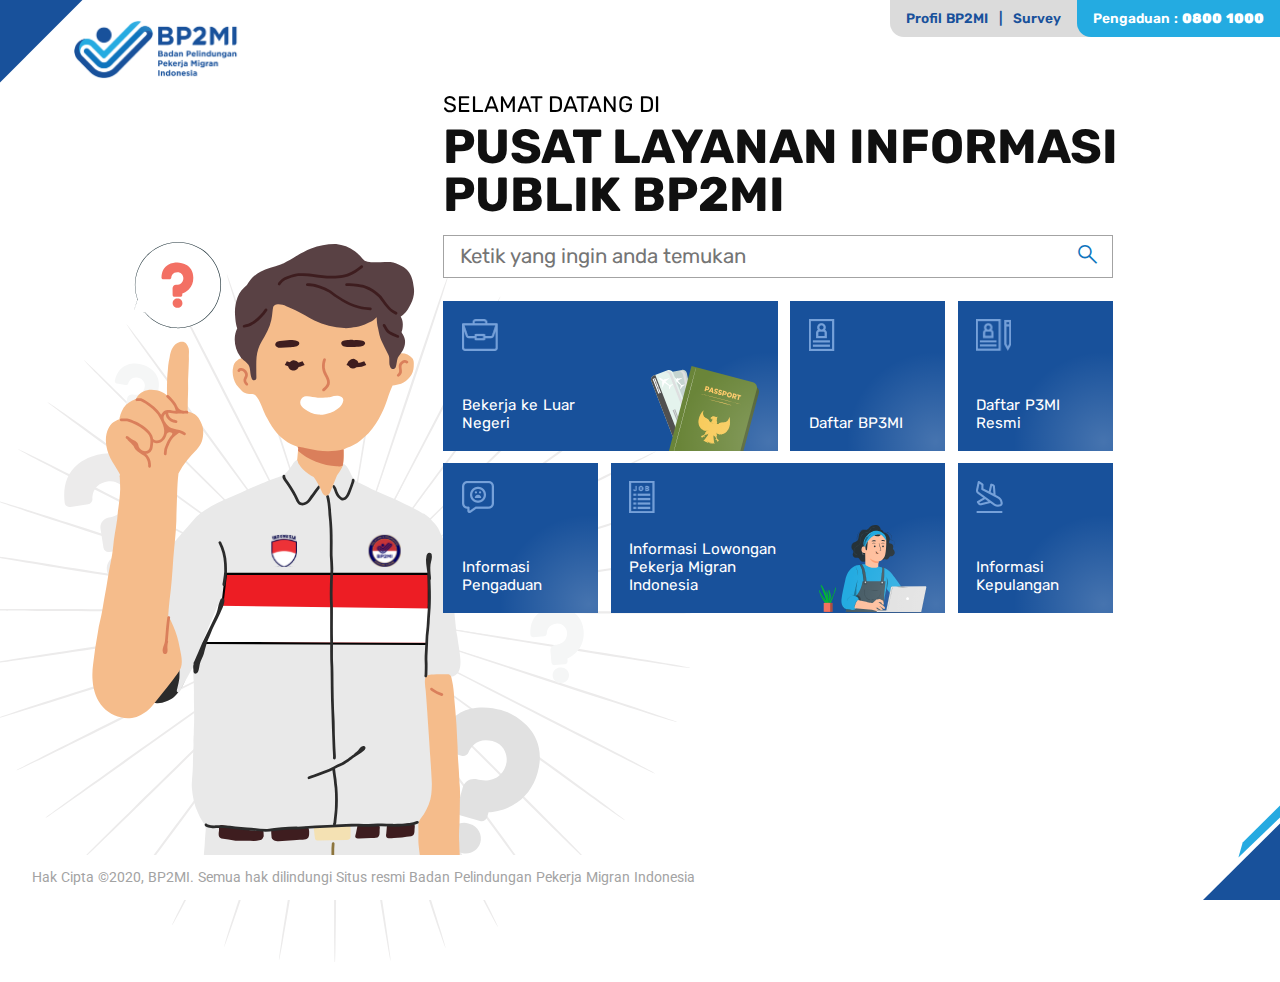
==== commit 36cd1d63: "add video screensaver" ====
--- a/index.html
+++ b/index.html
@@ -105,6 +105,20 @@
           <div class="close-btn"><span class="material-symbols-outlined">close</span></div>
         </div>
       </div>
+
+      <!-- SCREENSAVER VIDEO -->
+      <div class="screensaver-container" id="screensaver">
+        <div class="video-container">
+          <video width="100%" height="100%" autoplay loop muted>
+            <source src="assets/video/video.mp4" type="video/mp4" />
+            <source src="assets/video/video.webm" type="video/webm" />
+            Your browser does not support the video tag.
+          </video>
+        </div>
+        <div class="close-btn close-screensaver"><span class="material-symbols-outlined">close</span></div>
+        <div class="btn-primary back-btn close-screensaver"><span class="text s-s-large semi-bold blue-secondary">Back to menu</span></div>
+      </div>
+      <!--  -->
     </main>
     <footer>
       <div class="footer-bar">
--- a/assets/css/main.css
+++ b/assets/css/main.css
@@ -1 +1 @@
-@import"https://fonts.googleapis.com/css2?family=Roboto:ital@0;1&family=Rubik:ital,wght@0,300;0,400;0,500;0,600;0,700;0,900;1,400;1,600;1,700;1,900&display=swap";:root{--color-white: #ffff;--color-black: #101010;--color-black-secondary: #1b1b1b;--color-primary: #18519b;--color-secondary: #0e74bd;--color-light: #24abe1;--color-gray: #a3a3a3;--color-grayLight: #dbdbdb;--text-base-size: 16px;--text-xs: calc((var(--text-base-size)) * 0.85);--text-sm: calc((var(--text-base-size)) * 0.95);--text-md: var(--text-base-size);--text-lg: calc((var(--text-base-size)) * 1.28);--text-xl: calc((var(--text-base-size)) * 1.5);--text-xxl: calc((var(--text-base-size)) * 2.25);--text-xxxl: calc((var(--text-base-size)) * 3);--text-light: 300;--text-regular: 400;--text-semiRegular: 500;--text-semiBold: 600;--text-bold: 700;--text-extraBold: 900;--text-default: "Rubik", -apple-system, BlinkMacSystemFont, "Segoe UI", Roboto, "Helvetica Neue", Arial, sans-serif;--text-main: "Rubik", sans-serif;--text-secondary: "Roboto", sans-serif;--space-unit: 1em;--space-xxxxs: calc(0.125 * var(--space-unit));--space-xxxs: calc(0.25 * var(--space-unit));--space-xxs: calc(0.375 * var(--space-unit));--space-xs: calc(0.5 * var(--space-unit));--space-sm: calc(0.75 * var(--space-unit));--space-md: calc(1.25 * var(--space-unit));--space-lg: calc(2 * var(--space-unit));--space-xl: calc(3.25 * var(--space-unit));--space-xxl: calc(5.25 * var(--space-unit));--space-xxxl: calc(8.5 * var(--space-unit));--space-xxxxl: calc(13.75 * var(--space-unit));--navbar-middle: calc(100% - (3rem + 14vw)) %;--transition: all 0.5s cubic-bezier(0.075, 0.82, 0.165, 1);--shadow: 0px 2px 4px #22262c1c}@media(min-width: 1600px){:root{--text-scale-ratio: 1.3;--text-base-size: 20px}}@media(max-width: 800px){:root{--text-base-size: 13px}}@media all and (max-width: 1360px){:root{--text-scale-ratio-big: 1.5}}::-webkit-scrollbar{width:8px}::-webkit-scrollbar-track{background:#f1f1f1}::-webkit-scrollbar-thumb{background:#bbbaba}::-webkit-scrollbar-thumb:hover{background:#898888}html,body{padding:0;margin:0;font-family:var(--text-default);font-size:var(--text-sm);font-weight:var(--text-regular);word-spacing:1px;-ms-text-size-adjust:100%;-webkit-text-size-adjust:100%;-moz-osx-font-smoothing:grayscale;-webkit-font-smoothing:antialiased;box-sizing:border-box;max-width:100%}body{height:100vh;width:100vw;overflow:hidden}@media(max-width: 800px){body{height:auto;overflow:scroll}}.material-symbols-outlined{font-variation-settings:"FILL" 0,"wght" 400,"GRAD" 0,"opsz" 48}a{color:inherit;text-decoration:none}a,p,span,div,input,select,textarea,article,aside,figcaption,footer,header,hgroup,h1,h2,h3,h4,h5,h6,ol,li{font-family:var(--text-main);-webkit-user-select:none;-moz-user-select:none;user-select:none}p,li,a{line-height:1.56}@media(max-width: 800px){p,li,a{line-height:1.2}}*{box-sizing:border-box}img{-o-object-fit:contain;object-fit:contain}.header{position:relative;display:flex;justify-content:space-between;width:100vw;height:82px;padding-left:46px}.header::before{content:"";position:absolute;top:-40px;left:-10px;width:0;height:0;border-bottom:60px solid rgba(0,0,0,0);border-top:60px solid rgba(0,0,0,0);border-right:60px solid var(--color-primary);transform:rotate(45deg)}@media(max-width: 800px){.header::before{top:-20px;left:-10px;border-bottom:30px solid rgba(0,0,0,0);border-top:30px solid rgba(0,0,0,0);border-right:30px solid var(--color-primary)}}.header .logo-image{-o-object-fit:contain;object-fit:contain;height:80%;width:auto;margin-top:16px;margin-left:24px}@media(max-width: 800px){.header .logo-image{height:3rem;margin-left:-12px}}.header .info-bar{display:flex;justify-content:flex-end;height:-moz-fit-content;height:fit-content;background:var(--color-grayLight);border-radius:0 0 0 14px}@media(max-width: 800px){.header .info-bar{flex-direction:column;margin-right:0}}.header .info-bar .link-bar{padding:8px 16px}@media(max-width: 800px){.header .info-bar .link-bar{padding:4px 8px}}.header .info-bar .link-bar span{padding:0 6px}.header .info-bar .pengaduan-bar{border-radius:0 0 0 14px;padding:8px 16px;background:var(--color-light)}@media(max-width: 800px){.header .info-bar .pengaduan-bar{padding:4px 6px}}.header .info-bar .pengaduan-bar p{margin:0}footer{position:fixed;bottom:0;left:0;width:100%}@media(max-width: 1000px){footer{position:relative;bottom:auto}}footer .footer-bar{position:relative}footer .footer-bar .text{padding:12px 12px 12px 32px;background:var(--color-white)}footer .footer-bar .acc{position:absolute;top:auto;bottom:0;left:auto;right:0;width:6vw;height:auto}main .row{display:flex}main .row.main{align-items:flex-end;width:100%;height:100vh;padding-top:.5%}@media(max-width: 1100px){main .row.main{flex-wrap:wrap;height:-moz-max-content;height:max-content;margin-bottom:2rem}}@media(min-width: 1600px){main .row.main{padding-top:4%}}main .main-graphic{position:relative;width:50%;margin-right:-5%;margin-left:4%}@media(max-width: 1300px){main .main-graphic{width:60%;margin-right:0;margin-left:0}}main .main-graphic img{position:absolute;height:80vh;width:auto;left:0;top:auto;bottom:20px}@media(max-width: 1100px){main .main-graphic img{height:30vh;left:-10vw;bottom:0}}main .main-graphic .line-bg{animation:rotating 100000ms linear infinite}main .main-graphic .q-mark{bottom:82px}main .main-graphic .petugas{transform:translateX(25%);height:70vh;bottom:110px}@media(max-width: 1100px){main .main-graphic .petugas{height:30vh;bottom:0px}}main .main-graphic .petugas.mata.buka{animation:mata-buka 3000ms ease-in-out infinite}main .main-graphic .petugas.mata.tutup{animation:mata-tutup 3000ms ease-in-out infinite}main .main-content{margin-left:0vw;height:100%;z-index:100}@media(max-width: 1100px){main .main-content{padding-left:10%}}main .main-content h1{margin-top:0;margin-bottom:1rem;line-height:1;width:85%}main .main-content .search-bar{width:80%;position:relative;margin-top:1rem}@media(min-width: 1600px){main .main-content .search-bar{width:75%}}main .main-content .search-bar .bar{width:100%;height:calc((var(--text-xxl))*1.2);font-size:var(--text-lg);border:1px var(--color-gray) solid;padding-left:1rem}main .main-content .search-bar button{position:absolute;right:4px;top:0;height:calc((var(--text-xxl))*1.2);width:calc((var(--text-xxl))*1.2);background:0;border:none;cursor:pointer}main .main-content .search-bar button .material-symbols-outlined{font-size:calc((var(--text-xxl))*.7);color:var(--color-secondary);font-weight:500}main .home-card{margin-top:1.5rem;display:flex;width:82%;gap:calc(.8vw + 2px);flex-wrap:wrap;align-items:flex-start;max-height:60vh;overflow-y:auto;overflow-x:hidden;padding-right:2%}@media(min-width: 1600px){main .home-card{margin-top:2rem;gap:calc(1vw + 2px);width:77%}}@media(max-width: 1000px){main .home-card{width:80%;max-height:-moz-max-content;max-height:max-content;padding-right:0}}main .home-card .card{position:relative;display:flex;flex-direction:column;justify-content:space-between;align-items:flex-start;background:var(--color-primary);padding:1.2rem 1.2rem;padding-bottom:0;width:calc(25% - (.8vw + 2px));min-height:150px;overflow:hidden;opacity:0;transition:var(--transition)}@media(min-width: 1600px){main .home-card .card{min-height:180px;width:calc(25% - (1vw + 2px))}}main .home-card .card:has(.companion){width:50%}main .home-card .card.big{width:50%}@media(max-width: 1000px){main .home-card .card{width:100%}main .home-card .card:has(.companion),main .home-card .card.big{width:100%}}main .home-card .card::before{content:"";position:absolute;bottom:0;right:0;width:14vw;height:14vw;background:radial-gradient(50% 50% at 50% 50%, rgba(255, 255, 255, 0.2) 0%, rgba(255, 255, 255, 0) 100%);transform:translate(45%, 45%)}main .home-card .card .icon{height:32px;width:auto}main .home-card .card .row{width:100%;justify-content:space-between;align-items:flex-end}@media(max-width: 1000px){main .home-card .card .row{padding:0;margin-left:0;margin-bottom:0}}main .home-card .card .row .text{padding-bottom:1.2rem;width:12vw;line-height:1.2}main .home-card .card .row .companion{margin-left:1rem}main .home-card .card:hover{transition-delay:0s !important;opacity:.7;transform:scale(95%)}main .row .back-button{margin-right:1.5rem;width:var(--text-xxxl);height:auto;transition:var(--transition)}main .row .back-button:hover{filter:grayscale(100%);transform:scale(90%);opacity:.7}main .row h1{width:100%;margin:0}@media(max-width: 1000px){main .main.bekerja{height:-moz-max-content;height:max-content}}main .main.bekerja .main-graphic{width:35%;height:100%;overflow:hidden}main .main.bekerja .main-graphic img{height:auto;width:100%}main .main.bekerja .main-graphic .line-bg{width:90%;top:0;bottom:auto;animation:plane 10000ms cubic-bezier(0.75, 0.08, 0.85, 1.01) infinite}main .main.bekerja .main-graphic .petugas{transform:translateX(0)}@media(max-width: 1000px){main .main.bekerja .main-graphic{display:none}}main .main.bekerja .main-content{width:70%;margin-left:-3.5rem}@media(max-width: 1000px){main .main.bekerja .main-content{margin-top:1rem;width:90%;padding-left:2rem;padding-right:0;height:-moz-max-content;height:max-content;padding-bottom:5rem;margin-left:0}}main .main.bekerja .main-content .home-card{padding-left:var(--text-xxxl);margin-left:1.5rem;overflow-x:hidden}@media(max-width: 1000px){main .main.bekerja .main-content .home-card{width:100%;height:-moz-max-content;height:max-content;overflow-y:unset;margin-left:1rem;padding-left:0}}main .main.bekerja .main-content .home-card .card{justify-content:flex-start;width:calc(20% - (.8vw + 2px));min-height:120px}@media(min-width: 1600px){main .main.bekerja .main-content .home-card .card{padding:1rem;min-height:150px;width:calc(20% - (.8vw + 2px + .4%))}}@media(max-width: 1000px){main .main.bekerja .main-content .home-card .card{width:calc(50% - (.8vw + 2px))}}main .main.bekerja .main-content .home-card .card h2{font-size:var(--text-lg);color:var(--color-white);width:calc(var(--text-lg)*4);font-weight:var(--text-semiBold);margin:0}main .main.bekerja .main-content .home-card .card.expanded,main .main.bekerja .main-content .home-card .card:has(.child){width:100%;background:rgba(0,0,0,0);padding:0;margin-bottom:1rem;opacity:1}main .main.bekerja .main-content .home-card .card.expanded h2,main .main.bekerja .main-content .home-card .card:has(.child) h2{color:var(--color-black);font-size:var(--text-xl);font-weight:var(--text-bold);width:100%;margin-bottom:1rem}main .main.bekerja .main-content .home-card .card.expanded:hover,main .main.bekerja .main-content .home-card .card:has(.child):hover{transform:none;opacity:1}main .main.bekerja .main-content .home-card .card.expanded::before,main .main.bekerja .main-content .home-card .card:has(.child)::before{display:none}main .main.bekerja .main-content .home-card .card.expanded{width:100%;background:rgba(0,0,0,0);padding:0;margin-bottom:1rem;opacity:1}main .main.bekerja .main-content .home-card .card.expanded h2{color:var(--color-black);font-size:var(--text-xl);font-weight:var(--text-bold);width:100%;margin-bottom:1rem}main .main.bekerja .main-content .home-card .card.expanded:hover{transform:none;opacity:1}main .main.bekerja .main-content .home-card .card.expanded::before{display:none}main .main.bekerja .main-content .home-card .card .child{display:grid;grid-gap:calc(.8vw + 2px);grid-template-columns:repeat(4, 1fr);width:100%;max-height:13rem;padding-right:2%;overflow-x:hidden;overflow-y:auto}@media(max-width: 1000px){main .main.bekerja .main-content .home-card .card .child{grid-template-columns:repeat(2, 1fr);max-height:-moz-max-content;max-height:max-content;overflow-y:unset;margin-left:0}}main .main.bekerja .main-content .home-card .card .child .country-list{background:#dfdfdf;padding:10px;justify-content:flex-start;align-items:center;cursor:pointer}@media(max-width: 1000px){main .main.bekerja .main-content .home-card .card .child .country-list:nth-of-type(odd){margin-left:0}}main .main.bekerja .main-content .home-card .card .child .country-list:hover{transition-delay:0s !important;opacity:.7;transform:scale(90%)}main .main.bekerja .main-content .home-card .card .child .country-list .fi{width:var(--text-xxl);height:var(--text-xxl);margin-right:1rem}main .main.bekerja .main-content .home-card .card .child .country-list p{padding:0;width:-moz-min-content;width:min-content}@media(max-width: 1000px){.row{flex-wrap:wrap;margin-left:1rem;margin-bottom:1rem}.row h1{margin-bottom:1rem}}.main.bekerja.profile .main-graphic .line-bg{bottom:10vh;top:auto;animation:cloud ease-in 10000ms infinite}.info-pengaduan h1{margin-top:0}.info-pengaduan.main{width:70%;min-width:964px;margin:auto;margin-top:4%;position:relative}@media(max-width: 1000px){.info-pengaduan.main{width:95%;min-width:unset}}.info-pengaduan .swiper .swiper-slide{padding:4px}.info-pengaduan .swiper .swiper-slide img{-o-object-fit:contain;object-fit:contain;width:100%;max-height:54vh}.info-pengaduan .swiper .swiper-wrapper{width:100%;position:relative}.info-pengaduan .swiper-button-next.swiper-button-disabled,.info-pengaduan .swiper-button-prev.swiper-button-disabled{opacity:0}.info-pengaduan .swiper-button-next,.info-pengaduan .swiper-button-prev{top:var(--swiper-navigation-top-offset, 55%);position:absolute;color:var(--color-primary)}.info-pengaduan .swiper-button-prev{left:-5%}@media(max-width: 1000px){.info-pengaduan .swiper-button-prev{left:-2%}}.info-pengaduan .swiper-button-next{right:-5%}@media(max-width: 1000px){.info-pengaduan .swiper-button-next{right:-2%}}.main .home-card.survey{width:58%;margin-left:0;display:block}@media(max-width: 1500px){.main .home-card.survey{width:70%}}.main .text-field{width:100%;resize:none;padding:14px;margin-top:1rem;border-radius:0;border:1px solid var(--color-grayLight)}.main .btn-primary{margin-top:12px;float:right}.main .survey-rate{display:flex;justify-content:space-between;width:100%;margin:2rem 0;padding:0 1rem}.main .survey-rate input,.main .survey-rate label{transition:var(--transition);opacity:1;display:flex;flex-direction:column;justify-content:flex-start;align-items:center;width:20%}.main .survey-rate input p,.main .survey-rate label p{text-align:center;line-height:1}.main .survey-rate img{border-radius:50% 50%;width:80%;margin-bottom:8px}.main .survey-rate input{display:none}.main .survey-rate input:hover+label{transition:var(--transition) !important;transition-delay:0ms I !important;transform:scale(105%);opacity:1}.main .survey-rate:hover label{opacity:.5}.main .survey-rate input:checked+label{opacity:1;transform:scale(105%)}.main .survey-rate input:checked+label img{border:4px solid var(--color-primary)}.card.full{width:100%}.card.full.pencarian{padding:1rem 1.5rem;display:block}.card.full .location .material-symbols-outlined,.card.full .phone-container .material-symbols-outlined{font-variation-settings:"FILL" 1,"wght" 400,"GRAD" 0,"opsz" 48;color:#636363}.lowongan-detail .card.full{padding-left:0;box-shadow:none;border:0}.lowongan-detail .card.full .fi{margin-left:0 !important}.lowongan-detail .card.full .info{padding-top:0}.lowongan-detail .row-30{border:none !important;padding:0 !important;display:flex;flex-direction:column;justify-content:space-between;overflow-x:hidden}.lowongan-detail .row-30 .blocked{margin-top:0}.lowongan-detail .row-30 .card-container{padding:1.5rem;border:1px solid var(--color-gray);height:-moz-max-content;height:max-content;overflow-y:auto;overflow-x:hidden}.lowongan-detail .card-bg{margin-top:1rem}.lowongan-detail form{padding:8px}.lowongan-detail form .row{margin-top:1rem;justify-items:stretch;justify-content:space-between;height:var(--text-xxl)}.lowongan-detail form .row input{flex:70% 0}.lowongan-detail form .row button{margin-top:0}.card-bg{position:relative;display:flex;flex-direction:column;justify-content:space-between;align-items:flex-start;background:var(--color-primary);padding:1.2rem 1.2rem;margin-top:-0.8rem}.card-bg.absolute{height:-moz-fit-content;height:fit-content;border:10px double #fff;box-shadow:var(--shadow)}.card-bg.absolute .row{align-items:center}@media(max-width: 1440px){.card-bg.absolute{margin-right:-2rem;padding:10px 14px;margin-top:-0.4rem}}.card-bg.absolute p{width:-moz-max-content;width:max-content;margin-right:1rem}.card-bg.absolute .material-symbols-outlined{font-variation-settings:"FILL" 0,"wght" 600,"GRAD" 0,"opsz" 48}.second-template .container{padding-left:var(--text-xxxl);margin-left:1.5rem;overflow-x:hidden;padding-right:10%}@media(max-width: 1000px){.second-template .container{padding-right:0;margin-left:1rem;padding-left:0}}.navigation-container{display:grid;grid-template-columns:repeat(5, 1fr);width:96%;align-items:center;border-bottom:1px solid var(--color-gray);margin-top:18px}@media(max-width: 1000px){.navigation-container{overflow-x:scroll}}.navigation-container .nav{display:flex;justify-content:center;flex:auto;padding:16px 0;transition:var(--transition);cursor:pointer}@media(max-width: 1000px){.navigation-container .nav{font-size:13px !important;padding:8px 16px}}.navigation-container .nav.active{background:var(--color-primary);color:var(--color-white);font-weight:var(--text-semiBold)}.navigation-container .nav:hover{background:var(--color-secondary);color:var(--color-white)}.content-container{max-height:58vh;overflow-y:auto;padding:18px 14px}@media(min-height: 1080px){.content-container{max-height:58vh}}@media(max-height: 700px)and (min-width: 1280px){.content-container{max-height:51vh}}@media(max-width: 1000px){.content-container{max-height:-moz-max-content;max-height:max-content}}.content-container .tab{display:none;animation:fadein .5s fill-mode}.content-container .tab.active{animation:fadein .5s fill-mode;display:block}.card.full{width:100%;box-shadow:var(--shadow);border:1px solid var(--color-grayLight);margin-bottom:16px}@media(max-width: 1000px){.card.full{flex-direction:column}}.card.full .info{flex:80% 0;width:80%;padding:16px 18px}@media(max-width: 1000px){.card.full .info{flex:100% 0;width:100%}.card.full .info .row{flex-direction:column}}.card.full .info .semi-bold{margin-bottom:8px}.card.full .info span{margin-right:8px}.card.full .info .location{width:70%}@media(max-width: 1000px){.card.full .info .location{flex-direction:row;flex:100% 0;width:100%}}.card.full .info .phone-container{margin-left:1rem}@media(max-width: 1000px){.card.full .info .phone-container{margin-top:1rem;flex-direction:row;flex:100% 0;width:100%}}.card.full .barcode-container{flex:20% 0;width:20%;background:var(--color-light);display:flex;padding:12px;flex-direction:column;justify-content:center;align-items:center;cursor:pointer;transition:var(--transition)}@media(max-width: 1000px){.card.full .barcode-container{flex:100% 0;width:100%}}.card.full .barcode-container .barcode{display:flex;justify-content:center;align-items:center;width:calc(var(--text-xxxl)*1.5);height:calc(var(--text-xxxl)*1.5);padding:4px;background:var(--color-white);border-radius:8px;border:2px solid var(--color-gray);margin-bottom:8px;text-align:center}.card.full .barcode-container .barcode img{width:calc(100% - 10px);-o-object-fit:contain;object-fit:contain;-o-object-position:center;object-position:center}@media(max-width: 1000px){.template-3 .container{padding-left:1.5rem}}@media(max-width: 1000px){.template-3 .title-bar{flex-wrap:wrap}.template-3 .title-bar h1{width:80% !important}}.template-3 .title-bar .search-bar{width:40%;position:relative;margin-top:1rem}@media(min-width: 1600px){.template-3 .title-bar .search-bar{width:35%}}@media(max-width: 1000px){.template-3 .title-bar .search-bar{width:100%}}.template-3 .title-bar .search-bar .bar{width:100%;height:calc((var(--text-xxl))*1.2);font-size:var(--text-regular);border:none;border-bottom:1px var(--color-grayLight) solid;color:var(--color-gray);padding-left:1rem}.template-3 .title-bar .search-bar .bar::-moz-placeholder{color:var(--color-gray)}.template-3 .title-bar .search-bar .bar::placeholder{color:var(--color-gray)}.template-3 .title-bar .search-bar button{position:absolute;right:4px;top:0;height:calc((var(--text-xxl))*1.2);width:calc((var(--text-xxl))*1.2);background:0;border:none;cursor:pointer}.template-3 .title-bar .search-bar button .material-symbols-outlined{font-size:calc((var(--text-xxl))*.7);color:var(--color-secondary);font-weight:500}.template-3 .table-filter{margin-top:1rem;justify-content:space-between}@media(max-width: 1000px){.template-3 .table-filter{margin-top:3rem;flex-wrap:wrap}.template-3 .table-filter h2{width:100%}}.template-3 .table-filter .navigation-container{grid-template-columns:repeat(26, 1fr);border:1px var(--color-gray) solid;box-shadow:0px 2px 5px rgba(31,35,41,.1490196078);width:75%;margin-right:8px;padding:6px}@media(max-width: 1000px){.template-3 .table-filter .navigation-container{width:100%;margin-bottom:1rem}}.template-3 .table-filter .navigation-container .nav{border-radius:5vw;padding:calc(var(--text-md)*.4)}.template-3 .table-filter .navigation-container .nav.active{background:var(--color-light)}.template-3 .table-filter .form-filter{display:flex;align-items:center;padding-left:1rem}@media(max-width: 1000px){.template-3 .table-filter .form-filter{width:100%}}.template-3 .table-filter .form-filter select{width:7rem;background:none;height:calc((var(--text-xxl))*1.2);font-size:var(--text-regular);border:none;border-bottom:1px #838383 solid;margin-left:1rem;padding-left:6px;color:#838383}@media(max-width: 1000px){.template-3 .table-filter .form-filter select{width:40%}}.template-3 .content-container{padding-left:0}.template-3 .content-container .p3mi.tab{margin-top:1rem;padding-bottom:2rem;grid-template-columns:repeat(4, 1fr);gap:16px}@media(max-width: 1000px){.template-3 .content-container .p3mi.tab{grid-template-columns:repeat(1, 1fr)}}.template-3 .content-container .p3mi.tab.active{display:grid}.template-3 .content-container .p3mi.tab .card{display:flex;justify-content:center;text-align:center;align-items:center;padding:1.5rem 1rem;box-shadow:var(--shadow);border:1px solid var(--color-grayLight)}.template-4.row{width:105%}@media(max-width: 1000px){.template-4.row{flex-direction:column}}.template-4.row h2{margin-bottom:1rem}.template-4.row h2,.template-4.row h3{margin-top:0}.template-4.row .row-60,.template-4.row .row-30{padding:1.5rem;margin-top:1rem;border:1px solid var(--color-gray);max-height:60vh;overflow-y:auto}@media(max-width: 1000px){.template-4.row .row-60,.template-4.row .row-30{max-height:none;overflow-y:visible;width:100% !important;flex:100% !important;overflow-x:scroll}}.template-4.row .row-60{flex:75% 0;width:75%;margin-right:1rem}.template-4.row .row-30{flex:35% 0;width:35%}.template-4.row .material-symbols-outlined{margin-right:10px;color:var(--color-gray)}.template-4.row .phone-container{margin-top:.5rem;margin-bottom:2rem;margin-right:2rem}.template-4.row .blocked{background:#efefef;padding:14px 10px;margin-top:1rem}.lowongan-list.row{justify-content:space-between;flex-grow:inherit}.lowongan-list.row .container{padding-right:5%;padding-top:0;margin-right:0;padding-left:1rem}.lowongan-list.row .container .row-60{border:none;flex:100% 0;width:100%;padding-top:0;padding-left:0;margin-top:1.5rem;max-height:50vh}@media(min-height: 1080px){.lowongan-list.row .container .row-60{max-height:56vh}}@media(max-height: 700px)and (min-width: 1280px){.lowongan-list.row .container .row-60{max-height:51vh}}.lowongan-list.row .row-30{flex:30% 0;margin-top:2rem;margin-right:2rem;padding:0;padding-right:.5rem;align-self:stretch;overflow:hidden}.lowongan-list .card.full{display:block;margin-bottom:1.5rem}.lowongan-list .card.full .fi{font-size:3.5vw;height:4.5vw;margin:auto 1.5rem;border-radius:3vw 3vw;background-size:cover}@media(max-width: 1000px){.lowongan-list .card.full .fi{margin-top:1.5rem}}.lowongan-list .card.full .fi.fi-jp{border:1px solid var(--color-grayLight)}.lowongan-list .card.full .info .phone-container{margin-left:0;margin-bottom:0}.lowongan-list .card.full .info .phone-container p{color:#afafaf}.lowongan-list .card.full .info .phone-container:last-child .material-symbols-outlined{font-variation-settings:"FILL" 0,"wght" 400,"GRAD" 0,"opsz" 48}.info-pengaduan.main.width-strecth{width:88%;max-width:1300px}@media(min-width: 1900px){.info-pengaduan.main.width-strecth{max-width:1500px}}table{table-layout:unset;width:100%;overflow-x:scroll;border-collapse:collapse}table.default thead th{padding:1rem 10px;border-bottom:2px solid var(--color-gray)}table.default tbody td{padding:1rem 10px;border-bottom:1px solid var(--color-gray)}table.margin-table tr td{vertical-align:top;padding:8px 6px}table.margin-table tr td:first-child{padding-right:1rem;padding-left:0;position:relative}table.margin-table tr td:first-child:after{content:":";position:absolute;right:8px;top:8px}.modal-nav{cursor:pointer}.filter-table{position:relative;display:flex;flex-direction:column;justify-content:space-between}.filter-table .head{width:calc(100% + 3rem);padding:1rem 1.5rem;background:var(--color-grayLight);opacity:.7;margin-bottom:1rem}.filter-table .search-bar{width:100%;position:relative;margin-top:1rem}@media(min-width: 1600px){.filter-table .search-bar{width:100%}}.filter-table .search-bar .bar{width:100%;height:calc((var(--text-xxl))*1.2);border:1px var(--color-gray) solid;padding-left:.5rem}.filter-table .search-bar button{position:absolute;right:0px;top:0;height:calc((var(--text-xxl))*1.2);width:calc((var(--text-xxl))*1.2);background:0;border:none;cursor:pointer}.filter-table .search-bar button .material-symbols-outlined{font-size:calc((var(--text-xxl))*.7);color:var(--color-secondary);font-weight:500;margin-right:4px}.filter-table form{width:100%;display:flex;flex-direction:column;justify-content:space-between;height:calc(100% - (var(--text-sm) + 4rem));padding-bottom:1.5rem;padding-left:1.5rem}.filter-table form .filter-container-overflow{overflow-y:auto;padding-right:1rem;margin-bottom:1rem}.filter-table form .checkbox-filter{width:100%;position:relative;padding-bottom:16px;padding-left:3px;cursor:pointer}.filter-table form .checkbox-filter .checkbox-parent{display:none}.filter-table form .checkbox-filter label{color:#6f6f6f;cursor:pointer}.filter-table form .checkbox-filter .checkbox-parent+label::after{content:"+";width:var(--text-xl);font-size:var(--text-xl);font-weight:500;position:absolute;cursor:pointer;right:0;top:0;color:var(--color-light);transition:var(--transition)}.filter-table form .checkbox-filter .filter-detail{width:100%;padding-bottom:8px;border-top:1px solid #6f6f6f;margin-top:8px;height:0;overflow:hidden;transition:var(--transition)}@media(min-width: 1440px){.filter-table form .checkbox-filter .filter-detail{margin-top:1rem}}.filter-table form .checkbox-filter .filter-detail .checkbox-container{max-height:8rem;overflow-y:auto;margin-top:8px}.filter-table form .checkbox-filter .filter-detail .row{width:100%;align-items:center;padding:4px}.filter-table form .checkbox-filter .filter-detail .row input{height:16px;width:16px;border-radius:0;margin-right:1rem}.filter-table form .checkbox-filter .checkbox-parent:checked+label::after{content:"-"}.filter-table form .checkbox-filter .checkbox-parent:checked+label .filter-detail{height:calc(var(--text-md)*1.15 + 12rem)}.filter-table form .btn-primary{width:calc(100% - 3rem);padding:16px;margin:0 auto;margin-top:8px}.modals{position:fixed;left:0;top:0;width:100vw;height:100vh;z-index:10000000;background:rgba(255,255,255,.6705882353);display:none}.modals .popup-content{position:absolute;width:100%;height:100%;left:0;top:0;opacity:0;display:none;justify-content:center;padding-top:10vh;transition:var(--transition);transition-delay:300ms}@media(max-width: 1000px){.modals .popup-content{padding-top:calc((100vh - 47vw)/2)}}.modals .popup-content img{height:47vw;width:auto;max-height:80vh;box-shadow:var(--shadow);transition:var(--transition);transition-delay:10000ms;z-index:5;box-shadow:var(--shadow)}.modals .popup-content .close-btn{background:red;width:-moz-fit-content;width:fit-content;height:-moz-fit-content;height:fit-content;padding:.5rem;box-shadow:var(--shadow);cursor:pointer;transition:var(--transition)}.modals .popup-content .close-btn:hover{transition-delay:0s !important;padding:1rem}.modals .popup-content .close-btn span{font-size:var(--text-xxl);color:var(--color-white)}.modals .popup-content.active{opacity:1;display:flex}.modals.active{display:block;animation:fadein 300ms cubic-bezier(0.4, 0, 1, 1)}.modals.modal-barcode .popup-content-form,.modals.modal-form .popup-content-form{position:absolute;width:100%;height:100%;left:0;top:0;opacity:0;display:none;justify-content:center;padding-top:12vh;transition:var(--transition);transition-delay:300ms}@media(max-width: 1000px){.modals.modal-barcode .popup-content-form,.modals.modal-form .popup-content-form{padding-top:calc((100vh - 47vw)/2)}}.modals.modal-barcode .popup-content-form img,.modals.modal-form .popup-content-form img{height:47vw;width:auto;max-height:80vh;box-shadow:var(--shadow);transition:var(--transition);transition-delay:10000ms;z-index:5;box-shadow:var(--shadow)}.modals.modal-barcode .popup-content-form .close-btn,.modals.modal-form .popup-content-form .close-btn{background:red;width:-moz-fit-content;width:fit-content;height:-moz-fit-content;height:fit-content;padding:.5rem;box-shadow:var(--shadow);cursor:pointer;transition:var(--transition)}.modals.modal-barcode .popup-content-form .close-btn:hover,.modals.modal-form .popup-content-form .close-btn:hover{transition-delay:0s !important;padding:1rem}.modals.modal-barcode .popup-content-form .close-btn span,.modals.modal-form .popup-content-form .close-btn span{font-size:var(--text-xxl);color:var(--color-white)}.modals.modal-barcode .popup-content-form.active,.modals.modal-form .popup-content-form.active{opacity:1;display:flex}@media(max-width: 1000px){.modals.modal-barcode .popup-content-form,.modals.modal-form .popup-content-form{padding-top:calc((100vh - 352px)/2)}}.modals.modal-barcode .popup-content-form .container,.modals.modal-form .popup-content-form .container{border:1px solid var(--color-gray);box-shadow:var(--shadow);height:70vh}.modals.modal-barcode .popup-content-form .container img,.modals.modal-form .popup-content-form .container img{height:60vh;background:var(--color-white);padding:16px}.modals.modal-barcode .popup-content-form .container p,.modals.modal-form .popup-content-form .container p{background:var(--color-primary);height:10vh;text-align:center;justify-content:center;display:flex;align-items:center}@media(max-width: 1000px){.modals.modal-barcode .popup-content-form .container,.modals.modal-form .popup-content-form .container{width:294px;height:-moz-max-content;height:max-content}.modals.modal-barcode .popup-content-form .container img,.modals.modal-form .popup-content-form .container img{width:294px;height:auto}}.modals.modal-barcode .popup-content-form .container.pop-form,.modals.modal-form .popup-content-form .container.pop-form{height:40vh;width:60vw}@media(max-width: 1000px){.modals.modal-barcode .popup-content-form .container.pop-form,.modals.modal-form .popup-content-form .container.pop-form{height:60vh;width:80vw}}.modals.modal-barcode .popup-content-form .container.pop-form .pop-container,.modals.modal-form .popup-content-form .container.pop-form .pop-container{display:flex;align-items:center;justify-content:center;width:100%;height:100%}.modals.modal-barcode .popup-content-form .container.pop-form .pop-container img.acc,.modals.modal-form .popup-content-form .container.pop-form .pop-container img.acc{position:absolute;height:auto;width:18vw;max-height:25vh;bottom:0;left:0;padding:0;background:none}@media(max-width: 1000px){.modals.modal-barcode .popup-content-form .container.pop-form .pop-container img.acc,.modals.modal-form .popup-content-form .container.pop-form .pop-container img.acc{height:20vh;width:auto}}.modals.modal-barcode .popup-content-form .container.pop-form .pop-container form,.modals.modal-form .popup-content-form .container.pop-form .pop-container form{display:flex;margin-top:-10vh}.modals.modal-barcode .popup-content-form .container.pop-form .pop-container form input,.modals.modal-form .popup-content-form .container.pop-form .pop-container form input{width:35vw;height:calc((var(--text-xxl))*1.3);font-size:var(--text-lg);border:1px var(--color-gray) solid;padding-left:1rem;margin-right:1rem;margin-left:8vw}@media(max-width: 1000px){.modals.modal-barcode .popup-content-form .container.pop-form .pop-container form input,.modals.modal-form .popup-content-form .container.pop-form .pop-container form input{width:50vw;margin-left:0vw}}.modals.modal-barcode .popup-content-form .container.pop-detail,.modals.modal-form .popup-content-form .container.pop-detail{width:90vw;height:85vh}.modals.modal-barcode .popup-content-form .container.pop-detail .pop-container,.modals.modal-form .popup-content-form .container.pop-detail .pop-container{overflow-y:auto}.modals.modal-barcode .popup-content-form .container.pop-detail .pop-container .row,.modals.modal-form .popup-content-form .container.pop-detail .pop-container .row{justify-content:space-between;margin-bottom:1rem}.modals.modal-barcode .popup-content-form .container.pop-detail .pop-container .row.card-container,.modals.modal-form .popup-content-form .container.pop-detail .pop-container .row.card-container{padding:14px 16px;border:1px solid var(--color-grayLight)}.modals.modal-barcode .popup-content-form .container.pop-detail .pop-container .row.card-container .blocked,.modals.modal-form .popup-content-form .container.pop-detail .pop-container .row.card-container .blocked{margin-bottom:0}.modals.modal-barcode .popup-content-form .container.pop-detail p,.modals.modal-form .popup-content-form .container.pop-detail p{background:none;height:auto;text-align:left;display:block}.modals.modal-barcode .popup-content-form .container.pop-detail p.header-pop,.modals.modal-form .popup-content-form .container.pop-detail p.header-pop{background:var(--color-primary);padding:1rem;text-align:center}.modals.modal-barcode .popup-content-form .container.pop-detail .blocked,.modals.modal-form .popup-content-form .container.pop-detail .blocked{padding:8px 1.5rem;display:flex;align-items:center}.modals.modal-barcode .popup-content-form .container.pop-detail .blocked.rounded,.modals.modal-form .popup-content-form .container.pop-detail .blocked.rounded{border-radius:2rem}.modals.modal-barcode .popup-content-form .container.pop-detail .blocked.rounded.status.green,.modals.modal-form .popup-content-form .container.pop-detail .blocked.rounded.status.green{background:#11c247}.modals.modal-barcode .popup-content-form .container.pop-detail .blocked.rounded.status.red,.modals.modal-form .popup-content-form .container.pop-detail .blocked.rounded.status.red{background:#9e1111}.modals.modal-barcode .popup-content-form .container.pop-detail .blocked.rounded.status.yellow,.modals.modal-form .popup-content-form .container.pop-detail .blocked.rounded.status.yellow{background:#a8a805}.modals.modal-barcode .popup-content-form .container.pop-detail .pop-container,.modals.modal-form .popup-content-form .container.pop-detail .pop-container{padding:1rem}.modals.modal-form .popup-content{padding-top:10vh}.modals .pop-form,.modals .pop-detail{position:relative;background:var(--color-white);display:none;flex-direction:column}.modals .pop-form.active,.modals .pop-detail.active{display:flex}.riwayat-bagan{padding-left:2.5rem}.riwayat-bagan .pengaduan-detail{position:relative;border:1px solid var(--color-grayLight);margin:1rem 0}.riwayat-bagan .pengaduan-detail::before{position:absolute;content:"";left:calc(-1.25rem - 12px);top:calc(1.5rem - 4px);width:12px;height:12px;background:var(--color-grayLight);border-radius:12px}.riwayat-bagan .pengaduan-detail::after{position:absolute;content:"";left:calc(-1.25rem - 7px);top:1.5rem;width:2px;height:calc(100% + 1rem);background:var(--color-grayLight)}.riwayat-bagan .pengaduan-detail:last-child::after{display:none}.riwayat-bagan .pengaduan-detail .title{background:var(--color-secondary);display:flex;position:relative;height:3rem;align-items:center;padding-left:1rem}.riwayat-bagan .pengaduan-detail .title::before{position:absolute;content:"";left:-9px;border-bottom:10px solid rgba(0,0,0,0);border-top:10px solid rgba(0,0,0,0);border-right:10px solid var(--color-secondary)}.riwayat-bagan .pengaduan-detail .content{padding-left:1rem;padding-top:1rem}.btn-primary{background:var(--color-primary);border-radius:0;border:none;outline:none;padding:8px 1rem;cursor:pointer}.btn-primary.secondary-color{background:var(--color-light)}.pagination{justify-content:center;align-items:center}.pagination .page{background:#f9f9f9;border:1px solid #e2e2e2;padding:6px 4px;width:2rem;height:2rem;cursor:pointer;transition:var(--transition);color:var(--color-gray);margin:6px;display:flex;align-items:center;justify-content:center}.pagination .page .material-symbols-outlined{width:-moz-fit-content;width:fit-content;color:var(--color-black-secondary)}.pagination .page.inactive{cursor:not-allowed;opacity:.7}.pagination .page.active{background:var(--color-primary)}.pagination .page.active span{color:var(--color-white)}.pagination .page:hover{background:#c5c4c4}.pagination .page.back .material-symbols-outlined{padding-left:calc((var(--text-base-size))*.7)}article{width:100%}article p{font-size:var(--text-default);color:var(--color-black-secondary);margin:0;padding:0;line-height:1.2;margin-bottom:1rem}article img{-o-object-fit:contain;object-fit:contain;height:auto}article img.full-size{width:100%}article img.half-size{width:49.7%}@keyframes rotating{0%{transform:rotate(0deg)}100%{transform:rotate(360deg)}}@keyframes plane{0%{transform:translate(-100%, 400%)}100%{transform:translate(120%, 200%)}}@keyframes cloud{0%{transform:translateX(110%)}98%{transform:translateX(-100%)}99%{transform:translate(-100%, 200%)}100%{transform:translate(110%, 0)}}@keyframes fadein{0%{transform:scale(0);opacity:0}100%{opacity:1;transform:scale(100%)}}@keyframes fade{0%{opacity:0}100%{opacity:1}}@keyframes mata-buka{0%{opacity:1;translate:0 0%;scale:100% 100%}50%{opacity:1;translate:0% 0%;scale:100% 100%}60%{opacity:1;translate:0% 0%;scale:100% 100%}65%{opacity:1;translate:0% -24.5%;scale:100% 20%}67%{opacity:0}73%{opacity:0;translate:0% -24.5%;scale:100% 20%}75%{opacity:1;translate:0 0%;scale:100% 100%}100%{opacity:1;translate:0 0%;scale:100% 100%}}@keyframes mata-tutup{0%{opacity:0}62%{opacity:0}63%{opacity:1}67%{opacity:1}73%{opacity:1}75%{opacity:0}100%{opacity:0}}@media(max-width: 1000px){.main-graphic{display:none !important}}.card,button,.modal-nav{transition:var(--transition)}.card:hover,button:hover,.modal-nav:hover{transform:scale(90%);opacity:.7}.card.full.lowongan-detail:hover,button.full.lowongan-detail:hover,.modal-nav.full.lowongan-detail:hover{transform:scale(100%);opacity:1}span.text.small.white.roboto{text-align:center;width:-moz-max-content;width:max-content}p{-webkit-margin-before:0;margin-block-start:0;-webkit-margin-after:0;margin-block-end:0}.text.primary{color:var(--color-black)}.text.secondary{color:var(--color-black-secondary)}.text.blue-primary{color:var(--color-primary)}.text.blue-secondary{color:var(--color-secondary)}.text.white{color:var(--color-white)}.text.grey{color:var(--color-gray)}.text.grey-light{color:var(--color-grayLight)}.text.x-small{font-size:var(--text-xs)}.text.small{font-size:var(--text-sm)}.text.regular{font-size:var(--text-md)}.text.s-s-large{font-size:calc(var(--text-md)*1.15)}.text.s-large{font-size:calc(var(--text-md)*1.4)}.text.x-large{font-size:var(--text-xl)}.text.x-x-large{font-size:var(--text-xxl)}.text.x-x-x-large{font-size:var(--text-xxxl)}.text.light{font-weight:var(--text-light)}.text.size-regular{font-weight:var(--text-regular)}.text.semi-regular{font-weight:var(--text-semiRegular)}.text.semi-bold{font-weight:var(--text-semiBold)}.text.bold{font-weight:var(--text-bold)}.text.extra-bold{font-weight:var(--text-extraBold)}.text.roboto{font-family:"Roboto",sans-serif}.text.uppercase{text-transform:uppercase}.text .text-center{text-align:center}#nprogress{pointer-events:none}#nprogress .bar{background:var(--color-primary);position:fixed;z-index:1031;top:0;left:0;width:100%;height:2px}#nprogress .peg{display:block;position:absolute;right:0px;width:100px;height:100%;box-shadow:0 0 10px var(--color-primary),0 0 5px var(--color-primary);opacity:1;transform:rotate(3deg) translate(0px, -4px)}#nprogress .spinner{display:block;position:fixed;z-index:1031;top:15px;right:15px}#nprogress .spinner-icon{width:18px;height:18px;box-sizing:border-box;border:solid 2px rgba(0,0,0,0);border-top-color:var(--color-primary);border-left-color:var(--color-primary);border-radius:50%;animation:nprogress-spinner 400ms linear infinite}.nprogress-custom-parent{overflow:hidden;position:relative}.nprogress-custom-parent #nprogress .spinner,.nprogress-custom-parent #nprogress .bar{position:absolute}@keyframes nprogress-spinner{0%{transform:rotate(0deg)}100%{transform:rotate(360deg)}}[data-aos][data-aos][data-aos-duration="50"],body[data-aos-duration="50"] [data-aos]{transition-duration:50ms}[data-aos][data-aos][data-aos-delay="50"],body[data-aos-delay="50"] [data-aos]{transition-delay:0}[data-aos][data-aos][data-aos-delay="50"].aos-animate,body[data-aos-delay="50"] [data-aos].aos-animate{transition-delay:50ms}[data-aos][data-aos][data-aos-duration="100"],body[data-aos-duration="100"] [data-aos]{transition-duration:.1s}[data-aos][data-aos][data-aos-delay="100"],body[data-aos-delay="100"] [data-aos]{transition-delay:0}[data-aos][data-aos][data-aos-delay="100"].aos-animate,body[data-aos-delay="100"] [data-aos].aos-animate{transition-delay:.1s}[data-aos][data-aos][data-aos-duration="150"],body[data-aos-duration="150"] [data-aos]{transition-duration:.15s}[data-aos][data-aos][data-aos-delay="150"],body[data-aos-delay="150"] [data-aos]{transition-delay:0}[data-aos][data-aos][data-aos-delay="150"].aos-animate,body[data-aos-delay="150"] [data-aos].aos-animate{transition-delay:.15s}[data-aos][data-aos][data-aos-duration="200"],body[data-aos-duration="200"] [data-aos]{transition-duration:.2s}[data-aos][data-aos][data-aos-delay="200"],body[data-aos-delay="200"] [data-aos]{transition-delay:0}[data-aos][data-aos][data-aos-delay="200"].aos-animate,body[data-aos-delay="200"] [data-aos].aos-animate{transition-delay:.2s}[data-aos][data-aos][data-aos-duration="250"],body[data-aos-duration="250"] [data-aos]{transition-duration:.25s}[data-aos][data-aos][data-aos-delay="250"],body[data-aos-delay="250"] [data-aos]{transition-delay:0}[data-aos][data-aos][data-aos-delay="250"].aos-animate,body[data-aos-delay="250"] [data-aos].aos-animate{transition-delay:.25s}[data-aos][data-aos][data-aos-duration="300"],body[data-aos-duration="300"] [data-aos]{transition-duration:.3s}[data-aos][data-aos][data-aos-delay="300"],body[data-aos-delay="300"] [data-aos]{transition-delay:0}[data-aos][data-aos][data-aos-delay="300"].aos-animate,body[data-aos-delay="300"] [data-aos].aos-animate{transition-delay:.3s}[data-aos][data-aos][data-aos-duration="350"],body[data-aos-duration="350"] [data-aos]{transition-duration:.35s}[data-aos][data-aos][data-aos-delay="350"],body[data-aos-delay="350"] [data-aos]{transition-delay:0}[data-aos][data-aos][data-aos-delay="350"].aos-animate,body[data-aos-delay="350"] [data-aos].aos-animate{transition-delay:.35s}[data-aos][data-aos][data-aos-duration="400"],body[data-aos-duration="400"] [data-aos]{transition-duration:.4s}[data-aos][data-aos][data-aos-delay="400"],body[data-aos-delay="400"] [data-aos]{transition-delay:0}[data-aos][data-aos][data-aos-delay="400"].aos-animate,body[data-aos-delay="400"] [data-aos].aos-animate{transition-delay:.4s}[data-aos][data-aos][data-aos-duration="450"],body[data-aos-duration="450"] [data-aos]{transition-duration:.45s}[data-aos][data-aos][data-aos-delay="450"],body[data-aos-delay="450"] [data-aos]{transition-delay:0}[data-aos][data-aos][data-aos-delay="450"].aos-animate,body[data-aos-delay="450"] [data-aos].aos-animate{transition-delay:.45s}[data-aos][data-aos][data-aos-duration="500"],body[data-aos-duration="500"] [data-aos]{transition-duration:.5s}[data-aos][data-aos][data-aos-delay="500"],body[data-aos-delay="500"] [data-aos]{transition-delay:0}[data-aos][data-aos][data-aos-delay="500"].aos-animate,body[data-aos-delay="500"] [data-aos].aos-animate{transition-delay:.5s}[data-aos][data-aos][data-aos-duration="550"],body[data-aos-duration="550"] [data-aos]{transition-duration:.55s}[data-aos][data-aos][data-aos-delay="550"],body[data-aos-delay="550"] [data-aos]{transition-delay:0}[data-aos][data-aos][data-aos-delay="550"].aos-animate,body[data-aos-delay="550"] [data-aos].aos-animate{transition-delay:.55s}[data-aos][data-aos][data-aos-duration="600"],body[data-aos-duration="600"] [data-aos]{transition-duration:.6s}[data-aos][data-aos][data-aos-delay="600"],body[data-aos-delay="600"] [data-aos]{transition-delay:0}[data-aos][data-aos][data-aos-delay="600"].aos-animate,body[data-aos-delay="600"] [data-aos].aos-animate{transition-delay:.6s}[data-aos][data-aos][data-aos-duration="650"],body[data-aos-duration="650"] [data-aos]{transition-duration:.65s}[data-aos][data-aos][data-aos-delay="650"],body[data-aos-delay="650"] [data-aos]{transition-delay:0}[data-aos][data-aos][data-aos-delay="650"].aos-animate,body[data-aos-delay="650"] [data-aos].aos-animate{transition-delay:.65s}[data-aos][data-aos][data-aos-duration="700"],body[data-aos-duration="700"] [data-aos]{transition-duration:.7s}[data-aos][data-aos][data-aos-delay="700"],body[data-aos-delay="700"] [data-aos]{transition-delay:0}[data-aos][data-aos][data-aos-delay="700"].aos-animate,body[data-aos-delay="700"] [data-aos].aos-animate{transition-delay:.7s}[data-aos][data-aos][data-aos-duration="750"],body[data-aos-duration="750"] [data-aos]{transition-duration:.75s}[data-aos][data-aos][data-aos-delay="750"],body[data-aos-delay="750"] [data-aos]{transition-delay:0}[data-aos][data-aos][data-aos-delay="750"].aos-animate,body[data-aos-delay="750"] [data-aos].aos-animate{transition-delay:.75s}[data-aos][data-aos][data-aos-duration="800"],body[data-aos-duration="800"] [data-aos]{transition-duration:.8s}[data-aos][data-aos][data-aos-delay="800"],body[data-aos-delay="800"] [data-aos]{transition-delay:0}[data-aos][data-aos][data-aos-delay="800"].aos-animate,body[data-aos-delay="800"] [data-aos].aos-animate{transition-delay:.8s}[data-aos][data-aos][data-aos-duration="850"],body[data-aos-duration="850"] [data-aos]{transition-duration:.85s}[data-aos][data-aos][data-aos-delay="850"],body[data-aos-delay="850"] [data-aos]{transition-delay:0}[data-aos][data-aos][data-aos-delay="850"].aos-animate,body[data-aos-delay="850"] [data-aos].aos-animate{transition-delay:.85s}[data-aos][data-aos][data-aos-duration="900"],body[data-aos-duration="900"] [data-aos]{transition-duration:.9s}[data-aos][data-aos][data-aos-delay="900"],body[data-aos-delay="900"] [data-aos]{transition-delay:0}[data-aos][data-aos][data-aos-delay="900"].aos-animate,body[data-aos-delay="900"] [data-aos].aos-animate{transition-delay:.9s}[data-aos][data-aos][data-aos-duration="950"],body[data-aos-duration="950"] [data-aos]{transition-duration:.95s}[data-aos][data-aos][data-aos-delay="950"],body[data-aos-delay="950"] [data-aos]{transition-delay:0}[data-aos][data-aos][data-aos-delay="950"].aos-animate,body[data-aos-delay="950"] [data-aos].aos-animate{transition-delay:.95s}[data-aos][data-aos][data-aos-duration="1000"],body[data-aos-duration="1000"] [data-aos]{transition-duration:1s}[data-aos][data-aos][data-aos-delay="1000"],body[data-aos-delay="1000"] [data-aos]{transition-delay:0}[data-aos][data-aos][data-aos-delay="1000"].aos-animate,body[data-aos-delay="1000"] [data-aos].aos-animate{transition-delay:1s}[data-aos][data-aos][data-aos-duration="1050"],body[data-aos-duration="1050"] [data-aos]{transition-duration:1.05s}[data-aos][data-aos][data-aos-delay="1050"],body[data-aos-delay="1050"] [data-aos]{transition-delay:0}[data-aos][data-aos][data-aos-delay="1050"].aos-animate,body[data-aos-delay="1050"] [data-aos].aos-animate{transition-delay:1.05s}[data-aos][data-aos][data-aos-duration="1100"],body[data-aos-duration="1100"] [data-aos]{transition-duration:1.1s}[data-aos][data-aos][data-aos-delay="1100"],body[data-aos-delay="1100"] [data-aos]{transition-delay:0}[data-aos][data-aos][data-aos-delay="1100"].aos-animate,body[data-aos-delay="1100"] [data-aos].aos-animate{transition-delay:1.1s}[data-aos][data-aos][data-aos-duration="1150"],body[data-aos-duration="1150"] [data-aos]{transition-duration:1.15s}[data-aos][data-aos][data-aos-delay="1150"],body[data-aos-delay="1150"] [data-aos]{transition-delay:0}[data-aos][data-aos][data-aos-delay="1150"].aos-animate,body[data-aos-delay="1150"] [data-aos].aos-animate{transition-delay:1.15s}[data-aos][data-aos][data-aos-duration="1200"],body[data-aos-duration="1200"] [data-aos]{transition-duration:1.2s}[data-aos][data-aos][data-aos-delay="1200"],body[data-aos-delay="1200"] [data-aos]{transition-delay:0}[data-aos][data-aos][data-aos-delay="1200"].aos-animate,body[data-aos-delay="1200"] [data-aos].aos-animate{transition-delay:1.2s}[data-aos][data-aos][data-aos-duration="1250"],body[data-aos-duration="1250"] [data-aos]{transition-duration:1.25s}[data-aos][data-aos][data-aos-delay="1250"],body[data-aos-delay="1250"] [data-aos]{transition-delay:0}[data-aos][data-aos][data-aos-delay="1250"].aos-animate,body[data-aos-delay="1250"] [data-aos].aos-animate{transition-delay:1.25s}[data-aos][data-aos][data-aos-duration="1300"],body[data-aos-duration="1300"] [data-aos]{transition-duration:1.3s}[data-aos][data-aos][data-aos-delay="1300"],body[data-aos-delay="1300"] [data-aos]{transition-delay:0}[data-aos][data-aos][data-aos-delay="1300"].aos-animate,body[data-aos-delay="1300"] [data-aos].aos-animate{transition-delay:1.3s}[data-aos][data-aos][data-aos-duration="1350"],body[data-aos-duration="1350"] [data-aos]{transition-duration:1.35s}[data-aos][data-aos][data-aos-delay="1350"],body[data-aos-delay="1350"] [data-aos]{transition-delay:0}[data-aos][data-aos][data-aos-delay="1350"].aos-animate,body[data-aos-delay="1350"] [data-aos].aos-animate{transition-delay:1.35s}[data-aos][data-aos][data-aos-duration="1400"],body[data-aos-duration="1400"] [data-aos]{transition-duration:1.4s}[data-aos][data-aos][data-aos-delay="1400"],body[data-aos-delay="1400"] [data-aos]{transition-delay:0}[data-aos][data-aos][data-aos-delay="1400"].aos-animate,body[data-aos-delay="1400"] [data-aos].aos-animate{transition-delay:1.4s}[data-aos][data-aos][data-aos-duration="1450"],body[data-aos-duration="1450"] [data-aos]{transition-duration:1.45s}[data-aos][data-aos][data-aos-delay="1450"],body[data-aos-delay="1450"] [data-aos]{transition-delay:0}[data-aos][data-aos][data-aos-delay="1450"].aos-animate,body[data-aos-delay="1450"] [data-aos].aos-animate{transition-delay:1.45s}[data-aos][data-aos][data-aos-duration="1500"],body[data-aos-duration="1500"] [data-aos]{transition-duration:1.5s}[data-aos][data-aos][data-aos-delay="1500"],body[data-aos-delay="1500"] [data-aos]{transition-delay:0}[data-aos][data-aos][data-aos-delay="1500"].aos-animate,body[data-aos-delay="1500"] [data-aos].aos-animate{transition-delay:1.5s}[data-aos][data-aos][data-aos-duration="1550"],body[data-aos-duration="1550"] [data-aos]{transition-duration:1.55s}[data-aos][data-aos][data-aos-delay="1550"],body[data-aos-delay="1550"] [data-aos]{transition-delay:0}[data-aos][data-aos][data-aos-delay="1550"].aos-animate,body[data-aos-delay="1550"] [data-aos].aos-animate{transition-delay:1.55s}[data-aos][data-aos][data-aos-duration="1600"],body[data-aos-duration="1600"] [data-aos]{transition-duration:1.6s}[data-aos][data-aos][data-aos-delay="1600"],body[data-aos-delay="1600"] [data-aos]{transition-delay:0}[data-aos][data-aos][data-aos-delay="1600"].aos-animate,body[data-aos-delay="1600"] [data-aos].aos-animate{transition-delay:1.6s}[data-aos][data-aos][data-aos-duration="1650"],body[data-aos-duration="1650"] [data-aos]{transition-duration:1.65s}[data-aos][data-aos][data-aos-delay="1650"],body[data-aos-delay="1650"] [data-aos]{transition-delay:0}[data-aos][data-aos][data-aos-delay="1650"].aos-animate,body[data-aos-delay="1650"] [data-aos].aos-animate{transition-delay:1.65s}[data-aos][data-aos][data-aos-duration="1700"],body[data-aos-duration="1700"] [data-aos]{transition-duration:1.7s}[data-aos][data-aos][data-aos-delay="1700"],body[data-aos-delay="1700"] [data-aos]{transition-delay:0}[data-aos][data-aos][data-aos-delay="1700"].aos-animate,body[data-aos-delay="1700"] [data-aos].aos-animate{transition-delay:1.7s}[data-aos][data-aos][data-aos-duration="1750"],body[data-aos-duration="1750"] [data-aos]{transition-duration:1.75s}[data-aos][data-aos][data-aos-delay="1750"],body[data-aos-delay="1750"] [data-aos]{transition-delay:0}[data-aos][data-aos][data-aos-delay="1750"].aos-animate,body[data-aos-delay="1750"] [data-aos].aos-animate{transition-delay:1.75s}[data-aos][data-aos][data-aos-duration="1800"],body[data-aos-duration="1800"] [data-aos]{transition-duration:1.8s}[data-aos][data-aos][data-aos-delay="1800"],body[data-aos-delay="1800"] [data-aos]{transition-delay:0}[data-aos][data-aos][data-aos-delay="1800"].aos-animate,body[data-aos-delay="1800"] [data-aos].aos-animate{transition-delay:1.8s}[data-aos][data-aos][data-aos-duration="1850"],body[data-aos-duration="1850"] [data-aos]{transition-duration:1.85s}[data-aos][data-aos][data-aos-delay="1850"],body[data-aos-delay="1850"] [data-aos]{transition-delay:0}[data-aos][data-aos][data-aos-delay="1850"].aos-animate,body[data-aos-delay="1850"] [data-aos].aos-animate{transition-delay:1.85s}[data-aos][data-aos][data-aos-duration="1900"],body[data-aos-duration="1900"] [data-aos]{transition-duration:1.9s}[data-aos][data-aos][data-aos-delay="1900"],body[data-aos-delay="1900"] [data-aos]{transition-delay:0}[data-aos][data-aos][data-aos-delay="1900"].aos-animate,body[data-aos-delay="1900"] [data-aos].aos-animate{transition-delay:1.9s}[data-aos][data-aos][data-aos-duration="1950"],body[data-aos-duration="1950"] [data-aos]{transition-duration:1.95s}[data-aos][data-aos][data-aos-delay="1950"],body[data-aos-delay="1950"] [data-aos]{transition-delay:0}[data-aos][data-aos][data-aos-delay="1950"].aos-animate,body[data-aos-delay="1950"] [data-aos].aos-animate{transition-delay:1.95s}[data-aos][data-aos][data-aos-duration="2000"],body[data-aos-duration="2000"] [data-aos]{transition-duration:2s}[data-aos][data-aos][data-aos-delay="2000"],body[data-aos-delay="2000"] [data-aos]{transition-delay:0}[data-aos][data-aos][data-aos-delay="2000"].aos-animate,body[data-aos-delay="2000"] [data-aos].aos-animate{transition-delay:2s}[data-aos][data-aos][data-aos-duration="2050"],body[data-aos-duration="2050"] [data-aos]{transition-duration:2.05s}[data-aos][data-aos][data-aos-delay="2050"],body[data-aos-delay="2050"] [data-aos]{transition-delay:0}[data-aos][data-aos][data-aos-delay="2050"].aos-animate,body[data-aos-delay="2050"] [data-aos].aos-animate{transition-delay:2.05s}[data-aos][data-aos][data-aos-duration="2100"],body[data-aos-duration="2100"] [data-aos]{transition-duration:2.1s}[data-aos][data-aos][data-aos-delay="2100"],body[data-aos-delay="2100"] [data-aos]{transition-delay:0}[data-aos][data-aos][data-aos-delay="2100"].aos-animate,body[data-aos-delay="2100"] [data-aos].aos-animate{transition-delay:2.1s}[data-aos][data-aos][data-aos-duration="2150"],body[data-aos-duration="2150"] [data-aos]{transition-duration:2.15s}[data-aos][data-aos][data-aos-delay="2150"],body[data-aos-delay="2150"] [data-aos]{transition-delay:0}[data-aos][data-aos][data-aos-delay="2150"].aos-animate,body[data-aos-delay="2150"] [data-aos].aos-animate{transition-delay:2.15s}[data-aos][data-aos][data-aos-duration="2200"],body[data-aos-duration="2200"] [data-aos]{transition-duration:2.2s}[data-aos][data-aos][data-aos-delay="2200"],body[data-aos-delay="2200"] [data-aos]{transition-delay:0}[data-aos][data-aos][data-aos-delay="2200"].aos-animate,body[data-aos-delay="2200"] [data-aos].aos-animate{transition-delay:2.2s}[data-aos][data-aos][data-aos-duration="2250"],body[data-aos-duration="2250"] [data-aos]{transition-duration:2.25s}[data-aos][data-aos][data-aos-delay="2250"],body[data-aos-delay="2250"] [data-aos]{transition-delay:0}[data-aos][data-aos][data-aos-delay="2250"].aos-animate,body[data-aos-delay="2250"] [data-aos].aos-animate{transition-delay:2.25s}[data-aos][data-aos][data-aos-duration="2300"],body[data-aos-duration="2300"] [data-aos]{transition-duration:2.3s}[data-aos][data-aos][data-aos-delay="2300"],body[data-aos-delay="2300"] [data-aos]{transition-delay:0}[data-aos][data-aos][data-aos-delay="2300"].aos-animate,body[data-aos-delay="2300"] [data-aos].aos-animate{transition-delay:2.3s}[data-aos][data-aos][data-aos-duration="2350"],body[data-aos-duration="2350"] [data-aos]{transition-duration:2.35s}[data-aos][data-aos][data-aos-delay="2350"],body[data-aos-delay="2350"] [data-aos]{transition-delay:0}[data-aos][data-aos][data-aos-delay="2350"].aos-animate,body[data-aos-delay="2350"] [data-aos].aos-animate{transition-delay:2.35s}[data-aos][data-aos][data-aos-duration="2400"],body[data-aos-duration="2400"] [data-aos]{transition-duration:2.4s}[data-aos][data-aos][data-aos-delay="2400"],body[data-aos-delay="2400"] [data-aos]{transition-delay:0}[data-aos][data-aos][data-aos-delay="2400"].aos-animate,body[data-aos-delay="2400"] [data-aos].aos-animate{transition-delay:2.4s}[data-aos][data-aos][data-aos-duration="2450"],body[data-aos-duration="2450"] [data-aos]{transition-duration:2.45s}[data-aos][data-aos][data-aos-delay="2450"],body[data-aos-delay="2450"] [data-aos]{transition-delay:0}[data-aos][data-aos][data-aos-delay="2450"].aos-animate,body[data-aos-delay="2450"] [data-aos].aos-animate{transition-delay:2.45s}[data-aos][data-aos][data-aos-duration="2500"],body[data-aos-duration="2500"] [data-aos]{transition-duration:2.5s}[data-aos][data-aos][data-aos-delay="2500"],body[data-aos-delay="2500"] [data-aos]{transition-delay:0}[data-aos][data-aos][data-aos-delay="2500"].aos-animate,body[data-aos-delay="2500"] [data-aos].aos-animate{transition-delay:2.5s}[data-aos][data-aos][data-aos-duration="2550"],body[data-aos-duration="2550"] [data-aos]{transition-duration:2.55s}[data-aos][data-aos][data-aos-delay="2550"],body[data-aos-delay="2550"] [data-aos]{transition-delay:0}[data-aos][data-aos][data-aos-delay="2550"].aos-animate,body[data-aos-delay="2550"] [data-aos].aos-animate{transition-delay:2.55s}[data-aos][data-aos][data-aos-duration="2600"],body[data-aos-duration="2600"] [data-aos]{transition-duration:2.6s}[data-aos][data-aos][data-aos-delay="2600"],body[data-aos-delay="2600"] [data-aos]{transition-delay:0}[data-aos][data-aos][data-aos-delay="2600"].aos-animate,body[data-aos-delay="2600"] [data-aos].aos-animate{transition-delay:2.6s}[data-aos][data-aos][data-aos-duration="2650"],body[data-aos-duration="2650"] [data-aos]{transition-duration:2.65s}[data-aos][data-aos][data-aos-delay="2650"],body[data-aos-delay="2650"] [data-aos]{transition-delay:0}[data-aos][data-aos][data-aos-delay="2650"].aos-animate,body[data-aos-delay="2650"] [data-aos].aos-animate{transition-delay:2.65s}[data-aos][data-aos][data-aos-duration="2700"],body[data-aos-duration="2700"] [data-aos]{transition-duration:2.7s}[data-aos][data-aos][data-aos-delay="2700"],body[data-aos-delay="2700"] [data-aos]{transition-delay:0}[data-aos][data-aos][data-aos-delay="2700"].aos-animate,body[data-aos-delay="2700"] [data-aos].aos-animate{transition-delay:2.7s}[data-aos][data-aos][data-aos-duration="2750"],body[data-aos-duration="2750"] [data-aos]{transition-duration:2.75s}[data-aos][data-aos][data-aos-delay="2750"],body[data-aos-delay="2750"] [data-aos]{transition-delay:0}[data-aos][data-aos][data-aos-delay="2750"].aos-animate,body[data-aos-delay="2750"] [data-aos].aos-animate{transition-delay:2.75s}[data-aos][data-aos][data-aos-duration="2800"],body[data-aos-duration="2800"] [data-aos]{transition-duration:2.8s}[data-aos][data-aos][data-aos-delay="2800"],body[data-aos-delay="2800"] [data-aos]{transition-delay:0}[data-aos][data-aos][data-aos-delay="2800"].aos-animate,body[data-aos-delay="2800"] [data-aos].aos-animate{transition-delay:2.8s}[data-aos][data-aos][data-aos-duration="2850"],body[data-aos-duration="2850"] [data-aos]{transition-duration:2.85s}[data-aos][data-aos][data-aos-delay="2850"],body[data-aos-delay="2850"] [data-aos]{transition-delay:0}[data-aos][data-aos][data-aos-delay="2850"].aos-animate,body[data-aos-delay="2850"] [data-aos].aos-animate{transition-delay:2.85s}[data-aos][data-aos][data-aos-duration="2900"],body[data-aos-duration="2900"] [data-aos]{transition-duration:2.9s}[data-aos][data-aos][data-aos-delay="2900"],body[data-aos-delay="2900"] [data-aos]{transition-delay:0}[data-aos][data-aos][data-aos-delay="2900"].aos-animate,body[data-aos-delay="2900"] [data-aos].aos-animate{transition-delay:2.9s}[data-aos][data-aos][data-aos-duration="2950"],body[data-aos-duration="2950"] [data-aos]{transition-duration:2.95s}[data-aos][data-aos][data-aos-delay="2950"],body[data-aos-delay="2950"] [data-aos]{transition-delay:0}[data-aos][data-aos][data-aos-delay="2950"].aos-animate,body[data-aos-delay="2950"] [data-aos].aos-animate{transition-delay:2.95s}[data-aos][data-aos][data-aos-duration="3000"],body[data-aos-duration="3000"] [data-aos]{transition-duration:3s}[data-aos][data-aos][data-aos-delay="3000"],body[data-aos-delay="3000"] [data-aos]{transition-delay:0}[data-aos][data-aos][data-aos-delay="3000"].aos-animate,body[data-aos-delay="3000"] [data-aos].aos-animate{transition-delay:3s}[data-aos][data-aos][data-aos-easing=linear],body[data-aos-easing=linear] [data-aos]{transition-timing-function:cubic-bezier(0.25, 0.25, 0.75, 0.75)}[data-aos][data-aos][data-aos-easing=ease],body[data-aos-easing=ease] [data-aos]{transition-timing-function:ease}[data-aos][data-aos][data-aos-easing=ease-in],body[data-aos-easing=ease-in] [data-aos]{transition-timing-function:ease-in}[data-aos][data-aos][data-aos-easing=ease-out],body[data-aos-easing=ease-out] [data-aos]{transition-timing-function:ease-out}[data-aos][data-aos][data-aos-easing=ease-in-out],body[data-aos-easing=ease-in-out] [data-aos]{transition-timing-function:ease-in-out}[data-aos][data-aos][data-aos-easing=ease-in-back],body[data-aos-easing=ease-in-back] [data-aos]{transition-timing-function:cubic-bezier(0.6, -0.28, 0.735, 0.045)}[data-aos][data-aos][data-aos-easing=ease-out-back],body[data-aos-easing=ease-out-back] [data-aos]{transition-timing-function:cubic-bezier(0.175, 0.885, 0.32, 1.275)}[data-aos][data-aos][data-aos-easing=ease-in-out-back],body[data-aos-easing=ease-in-out-back] [data-aos]{transition-timing-function:cubic-bezier(0.68, -0.55, 0.265, 1.55)}[data-aos][data-aos][data-aos-easing=ease-in-sine],body[data-aos-easing=ease-in-sine] [data-aos]{transition-timing-function:cubic-bezier(0.47, 0, 0.745, 0.715)}[data-aos][data-aos][data-aos-easing=ease-out-sine],body[data-aos-easing=ease-out-sine] [data-aos]{transition-timing-function:cubic-bezier(0.39, 0.575, 0.565, 1)}[data-aos][data-aos][data-aos-easing=ease-in-out-sine],body[data-aos-easing=ease-in-out-sine] [data-aos]{transition-timing-function:cubic-bezier(0.445, 0.05, 0.55, 0.95)}[data-aos][data-aos][data-aos-easing=ease-in-quad],body[data-aos-easing=ease-in-quad] [data-aos]{transition-timing-function:cubic-bezier(0.55, 0.085, 0.68, 0.53)}[data-aos][data-aos][data-aos-easing=ease-out-quad],body[data-aos-easing=ease-out-quad] [data-aos]{transition-timing-function:cubic-bezier(0.25, 0.46, 0.45, 0.94)}[data-aos][data-aos][data-aos-easing=ease-in-out-quad],body[data-aos-easing=ease-in-out-quad] [data-aos]{transition-timing-function:cubic-bezier(0.455, 0.03, 0.515, 0.955)}[data-aos][data-aos][data-aos-easing=ease-in-cubic],body[data-aos-easing=ease-in-cubic] [data-aos]{transition-timing-function:cubic-bezier(0.55, 0.085, 0.68, 0.53)}[data-aos][data-aos][data-aos-easing=ease-out-cubic],body[data-aos-easing=ease-out-cubic] [data-aos]{transition-timing-function:cubic-bezier(0.25, 0.46, 0.45, 0.94)}[data-aos][data-aos][data-aos-easing=ease-in-out-cubic],body[data-aos-easing=ease-in-out-cubic] [data-aos]{transition-timing-function:cubic-bezier(0.455, 0.03, 0.515, 0.955)}[data-aos][data-aos][data-aos-easing=ease-in-quart],body[data-aos-easing=ease-in-quart] [data-aos]{transition-timing-function:cubic-bezier(0.55, 0.085, 0.68, 0.53)}[data-aos][data-aos][data-aos-easing=ease-out-quart],body[data-aos-easing=ease-out-quart] [data-aos]{transition-timing-function:cubic-bezier(0.25, 0.46, 0.45, 0.94)}[data-aos][data-aos][data-aos-easing=ease-in-out-quart],body[data-aos-easing=ease-in-out-quart] [data-aos]{transition-timing-function:cubic-bezier(0.455, 0.03, 0.515, 0.955)}[data-aos^=fade][data-aos^=fade]{opacity:0;transition-property:opacity,transform}[data-aos^=fade][data-aos^=fade].aos-animate{opacity:1;transform:translateZ(0)}[data-aos=fade-up]{transform:translate3d(0, 100px, 0)}[data-aos=fade-down]{transform:translate3d(0, -100px, 0)}[data-aos=fade-right]{transform:translate3d(-100px, 0, 0)}[data-aos=fade-left]{transform:translate3d(100px, 0, 0)}[data-aos=fade-up-right]{transform:translate3d(-100px, 100px, 0)}[data-aos=fade-up-left]{transform:translate3d(100px, 100px, 0)}[data-aos=fade-down-right]{transform:translate3d(-100px, -100px, 0)}[data-aos=fade-down-left]{transform:translate3d(100px, -100px, 0)}[data-aos^=zoom][data-aos^=zoom]{opacity:0;transition-property:opacity,transform}[data-aos^=zoom][data-aos^=zoom].aos-animate{opacity:1;transform:translateZ(0) scale(1)}[data-aos=zoom-in]{transform:scale(0.6)}[data-aos=zoom-in-up]{transform:translate3d(0, 100px, 0) scale(0.6)}[data-aos=zoom-in-down]{transform:translate3d(0, -100px, 0) scale(0.6)}[data-aos=zoom-in-right]{transform:translate3d(-100px, 0, 0) scale(0.6)}[data-aos=zoom-in-left]{transform:translate3d(100px, 0, 0) scale(0.6)}[data-aos=zoom-out]{transform:scale(1.2)}[data-aos=zoom-out-up]{transform:translate3d(0, 100px, 0) scale(1.2)}[data-aos=zoom-out-down]{transform:translate3d(0, -100px, 0) scale(1.2)}[data-aos=zoom-out-right]{transform:translate3d(-100px, 0, 0) scale(1.2)}[data-aos=zoom-out-left]{transform:translate3d(100px, 0, 0) scale(1.2)}[data-aos^=slide][data-aos^=slide]{transition-property:transform}[data-aos^=slide][data-aos^=slide].aos-animate{transform:translateZ(0)}[data-aos=slide-up]{transform:translate3d(0, 100%, 0)}[data-aos=slide-down]{transform:translate3d(0, -100%, 0)}[data-aos=slide-right]{transform:translate3d(-100%, 0, 0)}[data-aos=slide-left]{transform:translate3d(100%, 0, 0)}[data-aos^=flip][data-aos^=flip]{backface-visibility:hidden;transition-property:transform}[data-aos=flip-left]{transform:perspective(2500px) rotateY(-100deg)}[data-aos=flip-left].aos-animate{transform:perspective(2500px) rotateY(0)}[data-aos=flip-right]{transform:perspective(2500px) rotateY(100deg)}[data-aos=flip-right].aos-animate{transform:perspective(2500px) rotateY(0)}[data-aos=flip-up]{transform:perspective(2500px) rotateX(-100deg)}[data-aos=flip-up].aos-animate{transform:perspective(2500px) rotateX(0)}[data-aos=flip-down]{transform:perspective(2500px) rotateX(100deg)}[data-aos=flip-down].aos-animate{transform:perspective(2500px) rotateX(0)}/*# sourceMappingURL=main.css.map */+@import"https://fonts.googleapis.com/css2?family=Roboto:ital@0;1&family=Rubik:ital,wght@0,300;0,400;0,500;0,600;0,700;0,900;1,400;1,600;1,700;1,900&display=swap";:root{--color-white: #ffff;--color-black: #101010;--color-black-secondary: #1b1b1b;--color-primary: #18519b;--color-secondary: #0e74bd;--color-light: #24abe1;--color-gray: #a3a3a3;--color-grayLight: #dbdbdb;--text-base-size: 16px;--text-xs: calc((var(--text-base-size)) * 0.85);--text-sm: calc((var(--text-base-size)) * 0.95);--text-md: var(--text-base-size);--text-lg: calc((var(--text-base-size)) * 1.28);--text-xl: calc((var(--text-base-size)) * 1.5);--text-xxl: calc((var(--text-base-size)) * 2.25);--text-xxxl: calc((var(--text-base-size)) * 3);--text-light: 300;--text-regular: 400;--text-semiRegular: 500;--text-semiBold: 600;--text-bold: 700;--text-extraBold: 900;--text-default: "Rubik", -apple-system, BlinkMacSystemFont, "Segoe UI", Roboto, "Helvetica Neue", Arial, sans-serif;--text-main: "Rubik", sans-serif;--text-secondary: "Roboto", sans-serif;--space-unit: 1em;--space-xxxxs: calc(0.125 * var(--space-unit));--space-xxxs: calc(0.25 * var(--space-unit));--space-xxs: calc(0.375 * var(--space-unit));--space-xs: calc(0.5 * var(--space-unit));--space-sm: calc(0.75 * var(--space-unit));--space-md: calc(1.25 * var(--space-unit));--space-lg: calc(2 * var(--space-unit));--space-xl: calc(3.25 * var(--space-unit));--space-xxl: calc(5.25 * var(--space-unit));--space-xxxl: calc(8.5 * var(--space-unit));--space-xxxxl: calc(13.75 * var(--space-unit));--navbar-middle: calc(100% - (3rem + 14vw)) %;--transition: all 0.5s cubic-bezier(0.075, 0.82, 0.165, 1);--shadow: 0px 2px 4px #22262c1c}@media(min-width: 1600px){:root{--text-scale-ratio: 1.3;--text-base-size: 20px}}@media(max-width: 800px){:root{--text-base-size: 13px}}@media all and (max-width: 1360px){:root{--text-scale-ratio-big: 1.5}}::-webkit-scrollbar{width:8px}::-webkit-scrollbar-track{background:#f1f1f1}::-webkit-scrollbar-thumb{background:#bbbaba}::-webkit-scrollbar-thumb:hover{background:#898888}html,body{padding:0;margin:0;font-family:var(--text-default);font-size:var(--text-sm);font-weight:var(--text-regular);word-spacing:1px;-ms-text-size-adjust:100%;-webkit-text-size-adjust:100%;-moz-osx-font-smoothing:grayscale;-webkit-font-smoothing:antialiased;box-sizing:border-box;max-width:100%}body{height:100vh;width:100vw;overflow:hidden}@media(max-width: 800px){body{height:auto;overflow:scroll}}.material-symbols-outlined{font-variation-settings:"FILL" 0,"wght" 400,"GRAD" 0,"opsz" 48}a{color:inherit;text-decoration:none}a,p,span,div,input,select,textarea,article,aside,figcaption,footer,header,hgroup,h1,h2,h3,h4,h5,h6,ol,li{font-family:var(--text-main);-webkit-user-select:none;-moz-user-select:none;user-select:none}p,li,a{line-height:1.56}@media(max-width: 800px){p,li,a{line-height:1.2}}*{box-sizing:border-box}img{-o-object-fit:contain;object-fit:contain}.header{position:relative;display:flex;justify-content:space-between;width:100vw;height:82px;padding-left:46px}.header::before{content:"";position:absolute;top:-40px;left:-10px;width:0;height:0;border-bottom:60px solid rgba(0,0,0,0);border-top:60px solid rgba(0,0,0,0);border-right:60px solid var(--color-primary);transform:rotate(45deg)}@media(max-width: 800px){.header::before{top:-20px;left:-10px;border-bottom:30px solid rgba(0,0,0,0);border-top:30px solid rgba(0,0,0,0);border-right:30px solid var(--color-primary)}}.header .logo-image{-o-object-fit:contain;object-fit:contain;height:80%;width:auto;margin-top:16px;margin-left:24px}@media(max-width: 800px){.header .logo-image{height:3rem;margin-left:-12px}}.header .info-bar{display:flex;justify-content:flex-end;height:-moz-fit-content;height:fit-content;background:var(--color-grayLight);border-radius:0 0 0 14px}@media(max-width: 800px){.header .info-bar{flex-direction:column;margin-right:0}}.header .info-bar .link-bar{padding:8px 16px}@media(max-width: 800px){.header .info-bar .link-bar{padding:4px 8px}}.header .info-bar .link-bar span{padding:0 6px}.header .info-bar .pengaduan-bar{border-radius:0 0 0 14px;padding:8px 16px;background:var(--color-light)}@media(max-width: 800px){.header .info-bar .pengaduan-bar{padding:4px 6px}}.header .info-bar .pengaduan-bar p{margin:0}footer{position:fixed;bottom:0;left:0;width:100%}@media(max-width: 1000px){footer{position:relative;bottom:auto}}footer .footer-bar{position:relative}footer .footer-bar .text{padding:12px 12px 12px 32px;background:var(--color-white)}footer .footer-bar .acc{position:absolute;top:auto;bottom:0;left:auto;right:0;width:6vw;height:auto}main .row{display:flex}main .row.main{align-items:flex-end;width:100%;height:100vh;padding-top:.5%}@media(max-width: 1100px){main .row.main{flex-wrap:wrap;height:-moz-max-content;height:max-content;margin-bottom:2rem}}@media(min-width: 1600px){main .row.main{padding-top:4%}}main .main-graphic{position:relative;width:55%;margin-right:0;margin-left:0}@media(max-width: 1300px){main .main-graphic{width:60%;margin-right:0;margin-left:0}}@media(min-width: 1400px)and (max-height: 748px){main .main-graphic{width:50%;margin-right:-4%;margin-left:4%}}main .main-graphic img{position:absolute;height:80vh;width:auto;left:0;top:auto;bottom:20px}@media(max-width: 1100px){main .main-graphic img{height:30vh;left:-10vw;bottom:0}}main .main-graphic .line-bg{animation:rotating 100000ms linear infinite}main .main-graphic .q-mark{bottom:82px}main .main-graphic .petugas{transform:translateX(25%);height:70vh;bottom:110px}@media(max-width: 1100px){main .main-graphic .petugas{height:30vh;bottom:0px}}main .main-graphic .petugas.mata.buka{animation:mata-buka 3000ms ease-in-out infinite}main .main-graphic .petugas.mata.tutup{animation:mata-tutup 3000ms ease-in-out infinite}main .main-content{margin-left:0vw;height:100%;z-index:100}@media(max-width: 1100px){main .main-content{padding-left:10%}}main .main-content h1{margin-top:0;margin-bottom:1rem;line-height:1;width:85%}main .main-content .search-bar{width:80%;position:relative;margin-top:1rem}@media(min-width: 1600px){main .main-content .search-bar{width:75%}}main .main-content .search-bar .bar{width:100%;height:calc((var(--text-xxl))*1.2);font-size:var(--text-lg);border:1px var(--color-gray) solid;padding-left:1rem}main .main-content .search-bar button{position:absolute;right:4px;top:0;height:calc((var(--text-xxl))*1.2);width:calc((var(--text-xxl))*1.2);background:0;border:none;cursor:pointer}main .main-content .search-bar button .material-symbols-outlined{font-size:calc((var(--text-xxl))*.7);color:var(--color-secondary);font-weight:500}main .home-card{margin-top:1.5rem;display:flex;width:82%;gap:calc(.8vw + 2px);flex-wrap:wrap;align-items:flex-start;max-height:60vh;overflow-y:auto;overflow-x:hidden;padding-right:2%}@media(min-width: 1600px){main .home-card{margin-top:2rem;gap:calc(1vw + 2px);width:77%}}@media(max-width: 1000px){main .home-card{width:80%;max-height:-moz-max-content;max-height:max-content;padding-right:0}}main .home-card .card{position:relative;display:flex;flex-direction:column;justify-content:space-between;align-items:flex-start;background:var(--color-primary);padding:1.2rem 1.2rem;padding-bottom:0;width:calc(25% - (.8vw + 2px));min-height:150px;overflow:hidden;opacity:0;transition:var(--transition)}@media(min-width: 1600px){main .home-card .card{min-height:180px;width:calc(25% - (1vw + 2px))}}main .home-card .card:has(.companion){width:50%}main .home-card .card.big{width:50%}@media(max-width: 1000px){main .home-card .card{width:100%}main .home-card .card:has(.companion),main .home-card .card.big{width:100%}}main .home-card .card::before{content:"";position:absolute;bottom:0;right:0;width:14vw;height:14vw;background:radial-gradient(50% 50% at 50% 50%, rgba(255, 255, 255, 0.2) 0%, rgba(255, 255, 255, 0) 100%);transform:translate(45%, 45%)}main .home-card .card .icon{height:32px;width:auto}main .home-card .card .row{width:100%;justify-content:space-between;align-items:flex-end}@media(max-width: 1000px){main .home-card .card .row{padding:0;margin-left:0;margin-bottom:0}}main .home-card .card .row .text{padding-bottom:1.2rem;width:12vw;line-height:1.2}main .home-card .card .row .companion{margin-left:1rem}main .home-card .card:hover{transition-delay:0s !important;opacity:.7;transform:scale(95%)}main .row .back-button{margin-right:1.5rem;width:var(--text-xxxl);height:auto;transition:var(--transition)}main .row .back-button:hover{filter:grayscale(100%);transform:scale(90%);opacity:.7}main .row h1{width:100%;margin:0}@media(max-width: 1000px){main .main.bekerja{height:-moz-max-content;height:max-content}}main .main.bekerja .main-graphic{width:35%;height:100%;overflow:hidden}main .main.bekerja .main-graphic img{height:auto;width:100%}main .main.bekerja .main-graphic .line-bg{width:90%;top:0;bottom:auto;animation:plane 10000ms cubic-bezier(0.75, 0.08, 0.85, 1.01) infinite}main .main.bekerja .main-graphic .petugas{transform:translateX(0)}@media(max-width: 1000px){main .main.bekerja .main-graphic{display:none}}main .main.bekerja .main-content{width:70%;margin-left:-3.5rem}@media(max-width: 1000px){main .main.bekerja .main-content{margin-top:1rem;width:90%;padding-left:2rem;padding-right:0;height:-moz-max-content;height:max-content;padding-bottom:5rem;margin-left:0}}main .main.bekerja .main-content .home-card{padding-left:var(--text-xxxl);margin-left:1.5rem;overflow-x:hidden}@media(max-width: 1000px){main .main.bekerja .main-content .home-card{width:100%;height:-moz-max-content;height:max-content;overflow-y:unset;margin-left:1rem;padding-left:0}}main .main.bekerja .main-content .home-card .card{justify-content:flex-start;width:calc(20% - (.8vw + 2px));min-height:120px}@media(min-width: 1600px){main .main.bekerja .main-content .home-card .card{padding:1rem;min-height:150px;width:calc(20% - (.8vw + 2px + .4%))}}@media(max-width: 1000px){main .main.bekerja .main-content .home-card .card{width:calc(50% - (.8vw + 2px))}}main .main.bekerja .main-content .home-card .card h2{font-size:var(--text-lg);color:var(--color-white);width:calc(var(--text-lg)*4);font-weight:var(--text-semiBold);margin:0}main .main.bekerja .main-content .home-card .card.expanded,main .main.bekerja .main-content .home-card .card:has(.child){width:100%;background:rgba(0,0,0,0);padding:0;margin-bottom:1rem;opacity:1}main .main.bekerja .main-content .home-card .card.expanded h2,main .main.bekerja .main-content .home-card .card:has(.child) h2{color:var(--color-black);font-size:var(--text-xl);font-weight:var(--text-bold);width:100%;margin-bottom:1rem}main .main.bekerja .main-content .home-card .card.expanded:hover,main .main.bekerja .main-content .home-card .card:has(.child):hover{transform:none;opacity:1}main .main.bekerja .main-content .home-card .card.expanded::before,main .main.bekerja .main-content .home-card .card:has(.child)::before{display:none}main .main.bekerja .main-content .home-card .card.expanded{width:100%;background:rgba(0,0,0,0);padding:0;margin-bottom:1rem;opacity:1}main .main.bekerja .main-content .home-card .card.expanded h2{color:var(--color-black);font-size:var(--text-xl);font-weight:var(--text-bold);width:100%;margin-bottom:1rem}main .main.bekerja .main-content .home-card .card.expanded:hover{transform:none;opacity:1}main .main.bekerja .main-content .home-card .card.expanded::before{display:none}main .main.bekerja .main-content .home-card .card .child{display:grid;grid-gap:calc(.8vw + 2px);grid-template-columns:repeat(4, 1fr);width:100%;max-height:13rem;padding-right:2%;overflow-x:hidden;overflow-y:auto}@media(max-width: 1000px){main .main.bekerja .main-content .home-card .card .child{grid-template-columns:repeat(2, 1fr);max-height:-moz-max-content;max-height:max-content;overflow-y:unset;margin-left:0}}main .main.bekerja .main-content .home-card .card .child .country-list{background:#dfdfdf;padding:10px;justify-content:flex-start;align-items:center;cursor:pointer}@media(max-width: 1000px){main .main.bekerja .main-content .home-card .card .child .country-list:nth-of-type(odd){margin-left:0}}main .main.bekerja .main-content .home-card .card .child .country-list:hover{transition-delay:0s !important;opacity:.7;transform:scale(90%)}main .main.bekerja .main-content .home-card .card .child .country-list .fi{width:var(--text-xxl);height:var(--text-xxl);margin-right:1rem}main .main.bekerja .main-content .home-card .card .child .country-list p{padding:0;width:-moz-min-content;width:min-content}@media(max-width: 1000px){.row{flex-wrap:wrap;margin-left:1rem;margin-bottom:1rem}.row h1{margin-bottom:1rem}}.main.bekerja.profile .main-graphic .line-bg{bottom:10vh;top:auto;animation:cloud ease-in 10000ms infinite}.info-pengaduan h1{margin-top:0}.info-pengaduan.main{width:70%;min-width:964px;margin:auto;margin-top:4%;position:relative}@media(max-width: 1000px){.info-pengaduan.main{width:95%;min-width:unset}}.info-pengaduan .swiper .swiper-slide{padding:4px}.info-pengaduan .swiper .swiper-slide img{-o-object-fit:contain;object-fit:contain;width:100%;max-height:54vh}.info-pengaduan .swiper .swiper-wrapper{width:100%;position:relative}.info-pengaduan .swiper-button-next.swiper-button-disabled,.info-pengaduan .swiper-button-prev.swiper-button-disabled{opacity:0}.info-pengaduan .swiper-button-next,.info-pengaduan .swiper-button-prev{top:var(--swiper-navigation-top-offset, 55%);position:absolute;color:var(--color-primary)}.info-pengaduan .swiper-button-prev{left:-5%}@media(max-width: 1000px){.info-pengaduan .swiper-button-prev{left:-2%}}.info-pengaduan .swiper-button-next{right:-5%}@media(max-width: 1000px){.info-pengaduan .swiper-button-next{right:-2%}}.main .home-card.survey{width:58%;margin-left:0;display:block}@media(max-width: 1500px){.main .home-card.survey{width:70%}}.main .text-field{width:100%;resize:none;padding:14px;margin-top:1rem;border-radius:0;border:1px solid var(--color-grayLight)}.main .btn-primary{margin-top:12px;float:right}.main .survey-rate{display:flex;justify-content:space-between;width:100%;margin:2rem 0;padding:0 1rem}.main .survey-rate input,.main .survey-rate label{transition:var(--transition);opacity:1;display:flex;flex-direction:column;justify-content:flex-start;align-items:center;width:20%}.main .survey-rate input p,.main .survey-rate label p{text-align:center;line-height:1}.main .survey-rate img{border-radius:50% 50%;width:80%;margin-bottom:8px}.main .survey-rate input{display:none}.main .survey-rate input:hover+label{transition:var(--transition) !important;transition-delay:0ms I !important;transform:scale(105%);opacity:1}.main .survey-rate:hover label{opacity:.5}.main .survey-rate input:checked+label{opacity:1;transform:scale(105%)}.main .survey-rate input:checked+label img{border:4px solid var(--color-primary)}.card.full{width:100%}.card.full.pencarian{padding:1rem 1.5rem;display:block}.card.full .location .material-symbols-outlined,.card.full .phone-container .material-symbols-outlined{font-variation-settings:"FILL" 1,"wght" 400,"GRAD" 0,"opsz" 48;color:#636363}.lowongan-detail .card.full{padding-left:0;box-shadow:none;border:0}.lowongan-detail .card.full .fi{margin-left:0 !important}.lowongan-detail .card.full .info{padding-top:0}.lowongan-detail .row-30{border:none !important;padding:0 !important;display:flex;flex-direction:column;justify-content:space-between;overflow-x:hidden}.lowongan-detail .row-30 .blocked{margin-top:0}.lowongan-detail .row-30 .card-container{padding:1.5rem;border:1px solid var(--color-gray);height:-moz-max-content;height:max-content;overflow-y:auto;overflow-x:hidden}.lowongan-detail .card-bg{margin-top:1rem}.lowongan-detail form{padding:8px}.lowongan-detail form .row{margin-top:1rem;justify-items:stretch;justify-content:space-between;height:var(--text-xxl)}.lowongan-detail form .row input{flex:70% 0}.lowongan-detail form .row button{margin-top:0}.card-bg{position:relative;display:flex;flex-direction:column;justify-content:space-between;align-items:flex-start;background:var(--color-primary);padding:1.2rem 1.2rem;margin-top:-0.8rem}.card-bg.absolute{height:-moz-fit-content;height:fit-content;border:10px double #fff;box-shadow:var(--shadow)}.card-bg.absolute .row{align-items:center}@media(max-width: 1440px){.card-bg.absolute{margin-right:-2rem;padding:10px 14px;margin-top:-0.4rem}}.card-bg.absolute p{width:-moz-max-content;width:max-content;margin-right:1rem}.card-bg.absolute .material-symbols-outlined{font-variation-settings:"FILL" 0,"wght" 600,"GRAD" 0,"opsz" 48}.second-template .container{padding-left:var(--text-xxxl);margin-left:1.5rem;overflow-x:hidden;padding-right:10%}@media(max-width: 1000px){.second-template .container{padding-right:0;margin-left:1rem;padding-left:0}}.navigation-container{display:grid;grid-template-columns:repeat(5, 1fr);width:96%;align-items:center;border-bottom:1px solid var(--color-gray);margin-top:18px}@media(max-width: 1000px){.navigation-container{overflow-x:scroll}}.navigation-container .nav{display:flex;justify-content:center;flex:auto;padding:16px 0;transition:var(--transition);cursor:pointer}@media(max-width: 1000px){.navigation-container .nav{font-size:13px !important;padding:8px 16px}}.navigation-container .nav.active{background:var(--color-primary);color:var(--color-white);font-weight:var(--text-semiBold)}.navigation-container .nav:hover{background:var(--color-secondary);color:var(--color-white)}.content-container{max-height:58vh;overflow-y:auto;padding:18px 14px}@media(min-height: 1080px){.content-container{max-height:58vh}}@media(max-height: 700px)and (min-width: 1280px){.content-container{max-height:51vh}}@media(max-width: 1000px){.content-container{max-height:-moz-max-content;max-height:max-content}}.content-container .tab{display:none;animation:fadein .5s fill-mode}.content-container .tab.active{animation:fadein .5s fill-mode;display:block}.card.full{width:100%;box-shadow:var(--shadow);border:1px solid var(--color-grayLight);margin-bottom:16px}@media(max-width: 1000px){.card.full{flex-direction:column}}.card.full .info{flex:80% 0;width:80%;padding:16px 18px}@media(max-width: 1000px){.card.full .info{flex:100% 0;width:100%}.card.full .info .row{flex-direction:column}}.card.full .info .semi-bold{margin-bottom:8px}.card.full .info span{margin-right:8px}.card.full .info .location{width:70%}@media(max-width: 1000px){.card.full .info .location{flex-direction:row;flex:100% 0;width:100%}}.card.full .info .phone-container{margin-left:1rem}@media(max-width: 1000px){.card.full .info .phone-container{margin-top:1rem;flex-direction:row;flex:100% 0;width:100%}}.card.full .barcode-container{flex:20% 0;width:20%;background:var(--color-light);display:flex;padding:12px;flex-direction:column;justify-content:center;align-items:center;cursor:pointer;transition:var(--transition)}@media(max-width: 1000px){.card.full .barcode-container{flex:100% 0;width:100%}}.card.full .barcode-container .barcode{display:flex;justify-content:center;align-items:center;width:calc(var(--text-xxxl)*1.5);height:calc(var(--text-xxxl)*1.5);padding:4px;background:var(--color-white);border-radius:8px;border:2px solid var(--color-gray);margin-bottom:8px;text-align:center}.card.full .barcode-container .barcode img{width:calc(100% - 10px);-o-object-fit:contain;object-fit:contain;-o-object-position:center;object-position:center}@media(max-width: 1000px){.template-3 .container{padding-left:1.5rem}}@media(max-width: 1000px){.template-3 .title-bar{flex-wrap:wrap}.template-3 .title-bar h1{width:80% !important}}.template-3 .title-bar .search-bar{width:40%;position:relative;margin-top:1rem}@media(min-width: 1600px){.template-3 .title-bar .search-bar{width:35%}}@media(max-width: 1000px){.template-3 .title-bar .search-bar{width:100%}}.template-3 .title-bar .search-bar .bar{width:100%;height:calc((var(--text-xxl))*1.2);font-size:var(--text-regular);border:none;border-bottom:1px var(--color-grayLight) solid;color:var(--color-gray);padding-left:1rem}.template-3 .title-bar .search-bar .bar::-moz-placeholder{color:var(--color-gray)}.template-3 .title-bar .search-bar .bar::placeholder{color:var(--color-gray)}.template-3 .title-bar .search-bar button{position:absolute;right:4px;top:0;height:calc((var(--text-xxl))*1.2);width:calc((var(--text-xxl))*1.2);background:0;border:none;cursor:pointer}.template-3 .title-bar .search-bar button .material-symbols-outlined{font-size:calc((var(--text-xxl))*.7);color:var(--color-secondary);font-weight:500}.template-3 .table-filter{margin-top:1rem;justify-content:space-between}@media(max-width: 1000px){.template-3 .table-filter{margin-top:3rem;flex-wrap:wrap}.template-3 .table-filter h2{width:100%}}.template-3 .table-filter .navigation-container{grid-template-columns:repeat(26, 1fr);border:1px var(--color-gray) solid;box-shadow:0px 2px 5px rgba(31,35,41,.1490196078);width:75%;margin-right:8px;padding:6px}@media(max-width: 1000px){.template-3 .table-filter .navigation-container{width:100%;margin-bottom:1rem}}.template-3 .table-filter .navigation-container .nav{border-radius:5vw;padding:calc(var(--text-md)*.4)}.template-3 .table-filter .navigation-container .nav.active{background:var(--color-light)}.template-3 .table-filter .form-filter{display:flex;align-items:center;padding-left:1rem}@media(max-width: 1000px){.template-3 .table-filter .form-filter{width:100%}}.template-3 .table-filter .form-filter select{width:7rem;background:none;height:calc((var(--text-xxl))*1.2);font-size:var(--text-regular);border:none;border-bottom:1px #838383 solid;margin-left:1rem;padding-left:6px;color:#838383}@media(max-width: 1000px){.template-3 .table-filter .form-filter select{width:40%}}.template-3 .content-container{padding-left:0}.template-3 .content-container .p3mi.tab{margin-top:1rem;padding-bottom:2rem;grid-template-columns:repeat(4, 1fr);gap:16px}@media(max-width: 1000px){.template-3 .content-container .p3mi.tab{grid-template-columns:repeat(1, 1fr)}}.template-3 .content-container .p3mi.tab.active{display:grid}.template-3 .content-container .p3mi.tab .card{display:flex;justify-content:center;text-align:center;align-items:center;padding:1.5rem 1rem;box-shadow:var(--shadow);border:1px solid var(--color-grayLight)}.template-4.row{width:105%}@media(max-width: 1000px){.template-4.row{flex-direction:column}}.template-4.row h2{margin-bottom:1rem}.template-4.row h2,.template-4.row h3{margin-top:0}.template-4.row .row-60,.template-4.row .row-30{padding:1.5rem;margin-top:1rem;border:1px solid var(--color-gray);max-height:60vh;overflow-y:auto}@media(max-width: 1000px){.template-4.row .row-60,.template-4.row .row-30{max-height:none;overflow-y:visible;width:100% !important;flex:100% !important;overflow-x:scroll}}.template-4.row .row-60{flex:75% 0;width:75%;margin-right:1rem}.template-4.row .row-30{flex:35% 0;width:35%}.template-4.row .material-symbols-outlined{margin-right:10px;color:var(--color-gray)}.template-4.row .phone-container{margin-top:.5rem;margin-bottom:2rem;margin-right:2rem}.template-4.row .blocked{background:#efefef;padding:14px 10px;margin-top:1rem}.lowongan-list.row{justify-content:space-between;flex-grow:inherit}.lowongan-list.row .container{padding-right:5%;padding-top:0;margin-right:0;padding-left:1rem}.lowongan-list.row .container .row-60{border:none;flex:100% 0;width:100%;padding-top:0;padding-left:0;margin-top:1.5rem;max-height:50vh}@media(min-height: 1080px){.lowongan-list.row .container .row-60{max-height:56vh}}@media(max-height: 700px)and (min-width: 1280px){.lowongan-list.row .container .row-60{max-height:51vh}}.lowongan-list.row .row-30{flex:30% 0;margin-top:2rem;margin-right:2rem;padding:0;padding-right:.5rem;align-self:stretch;overflow:hidden}.lowongan-list .card.full{display:block;margin-bottom:1.5rem}.lowongan-list .card.full .fi{font-size:3.5vw;height:4.5vw;margin:auto 1.5rem;border-radius:3vw 3vw;background-size:cover}@media(max-width: 1000px){.lowongan-list .card.full .fi{margin-top:1.5rem}}.lowongan-list .card.full .fi.fi-jp{border:1px solid var(--color-grayLight)}.lowongan-list .card.full .info .phone-container{margin-left:0;margin-bottom:0}.lowongan-list .card.full .info .phone-container p{color:#afafaf}.lowongan-list .card.full .info .phone-container:last-child .material-symbols-outlined{font-variation-settings:"FILL" 0,"wght" 400,"GRAD" 0,"opsz" 48}.info-pengaduan.main.width-strecth{width:88%;max-width:1300px}@media(min-width: 1900px){.info-pengaduan.main.width-strecth{max-width:1500px}}table{table-layout:unset;width:100%;overflow-x:scroll;border-collapse:collapse}table.default thead th{padding:1rem 10px;border-bottom:2px solid var(--color-gray)}table.default tbody td{padding:1rem 10px;border-bottom:1px solid var(--color-gray)}table.margin-table tr td{vertical-align:top;padding:8px 6px}table.margin-table tr td:first-child{padding-right:1rem;padding-left:0;position:relative}table.margin-table tr td:first-child:after{content:":";position:absolute;right:8px;top:8px}.modal-nav{cursor:pointer}.filter-table{position:relative;display:flex;flex-direction:column;justify-content:space-between}.filter-table .head{width:calc(100% + 3rem);padding:1rem 1.5rem;background:var(--color-grayLight);opacity:.7;margin-bottom:1rem}.filter-table .search-bar{width:100%;position:relative;margin-top:1rem}@media(min-width: 1600px){.filter-table .search-bar{width:100%}}.filter-table .search-bar .bar{width:100%;height:calc((var(--text-xxl))*1.2);border:1px var(--color-gray) solid;padding-left:.5rem}.filter-table .search-bar button{position:absolute;right:0px;top:0;height:calc((var(--text-xxl))*1.2);width:calc((var(--text-xxl))*1.2);background:0;border:none;cursor:pointer}.filter-table .search-bar button .material-symbols-outlined{font-size:calc((var(--text-xxl))*.7);color:var(--color-secondary);font-weight:500;margin-right:4px}.filter-table form{width:100%;display:flex;flex-direction:column;justify-content:space-between;height:calc(100% - (var(--text-sm) + 4rem));padding-bottom:1.5rem}.filter-table form .filter-container-overflow{overflow-y:auto;padding-right:1rem;margin-bottom:1rem;padding-left:1.5rem}.filter-table form .checkbox-filter{width:100%;position:relative;padding-bottom:16px;padding-left:3px;cursor:pointer}.filter-table form .checkbox-filter .checkbox-parent{display:none}.filter-table form .checkbox-filter label{color:#6f6f6f;cursor:pointer}.filter-table form .checkbox-filter .checkbox-parent+label::after{content:"+";width:var(--text-xl);font-size:var(--text-xl);font-weight:500;position:absolute;cursor:pointer;right:0;top:0;color:var(--color-light);transition:var(--transition)}.filter-table form .checkbox-filter .filter-detail{width:100%;padding-bottom:8px;border-top:1px solid #6f6f6f;margin-top:8px;height:0;overflow:hidden;transition:var(--transition)}@media(min-width: 1440px){.filter-table form .checkbox-filter .filter-detail{margin-top:1rem}}.filter-table form .checkbox-filter .filter-detail .checkbox-container{max-height:8rem;overflow-y:auto;margin-top:8px}.filter-table form .checkbox-filter .filter-detail .row{width:100%;align-items:center;padding:4px}.filter-table form .checkbox-filter .filter-detail .row input{height:16px;width:16px;border-radius:0;margin-right:1rem}.filter-table form .checkbox-filter .checkbox-parent:checked+label::after{content:"-"}.filter-table form .checkbox-filter .checkbox-parent:checked+label .filter-detail{height:calc(var(--text-md)*1.15 + 12rem)}.filter-table form .btn-primary{width:calc(100% - 3rem);padding:16px;margin:0 auto;margin-top:8px}.modals{position:fixed;left:0;top:0;width:100vw;height:100vh;z-index:10000000;background:rgba(255,255,255,.6705882353);display:none}.modals .popup-content{position:absolute;width:100%;height:100%;left:0;top:0;opacity:0;display:none;justify-content:center;padding-top:10vh;transition:var(--transition);transition-delay:300ms}@media(max-width: 1000px){.modals .popup-content{padding-top:calc((100vh - 47vw)/2)}}.modals .popup-content img{height:47vw;width:auto;max-height:80vh;box-shadow:var(--shadow);transition:var(--transition);transition-delay:10000ms;z-index:5;box-shadow:var(--shadow)}.modals .popup-content .close-btn{background:red;width:-moz-fit-content;width:fit-content;height:-moz-fit-content;height:fit-content;padding:.5rem;box-shadow:var(--shadow);cursor:pointer;transition:var(--transition)}.modals .popup-content .close-btn:hover{transition-delay:0s !important;padding:1rem}.modals .popup-content .close-btn span{font-size:var(--text-xxl);color:var(--color-white)}.modals .popup-content.active{opacity:1;display:flex}.modals.active{display:block;animation:fadein 300ms cubic-bezier(0.4, 0, 1, 1)}.modals.modal-barcode .container,.modals.modal-form .container{border:1px solid var(--color-gray);box-shadow:var(--shadow);height:70vh}.modals.modal-barcode .container img,.modals.modal-form .container img{height:60vh;background:var(--color-white);padding:16px}.modals.modal-barcode .container p,.modals.modal-form .container p{background:var(--color-primary);height:10vh;text-align:center;justify-content:center;display:flex;align-items:center}@media(max-width: 1000px){.modals.modal-barcode .container,.modals.modal-form .container{width:294px;height:-moz-max-content;height:max-content}.modals.modal-barcode .container img,.modals.modal-form .container img{width:294px;height:auto}}.modals.modal-barcode .popup-content-form,.modals.modal-form .popup-content-form{position:absolute;width:100%;height:100%;left:0;top:0;opacity:0;display:none;justify-content:center;padding-top:12vh;transition:var(--transition);transition-delay:300ms}@media(max-width: 1000px){.modals.modal-barcode .popup-content-form,.modals.modal-form .popup-content-form{padding-top:calc((100vh - 47vw)/2)}}.modals.modal-barcode .popup-content-form img,.modals.modal-form .popup-content-form img{height:47vw;width:auto;max-height:80vh;box-shadow:var(--shadow);transition:var(--transition);transition-delay:10000ms;z-index:5;box-shadow:var(--shadow)}.modals.modal-barcode .popup-content-form .close-btn,.modals.modal-form .popup-content-form .close-btn{background:red;width:-moz-fit-content;width:fit-content;height:-moz-fit-content;height:fit-content;padding:.5rem;box-shadow:var(--shadow);cursor:pointer;transition:var(--transition)}.modals.modal-barcode .popup-content-form .close-btn:hover,.modals.modal-form .popup-content-form .close-btn:hover{transition-delay:0s !important;padding:1rem}.modals.modal-barcode .popup-content-form .close-btn span,.modals.modal-form .popup-content-form .close-btn span{font-size:var(--text-xxl);color:var(--color-white)}.modals.modal-barcode .popup-content-form.active,.modals.modal-form .popup-content-form.active{opacity:1;display:flex}@media(max-width: 1000px){.modals.modal-barcode .popup-content-form,.modals.modal-form .popup-content-form{padding-top:calc((100vh - 352px)/2)}}.modals.modal-barcode .popup-content-form .container,.modals.modal-form .popup-content-form .container{border:1px solid var(--color-gray);box-shadow:var(--shadow);height:70vh}.modals.modal-barcode .popup-content-form .container img,.modals.modal-form .popup-content-form .container img{height:60vh;background:var(--color-white);padding:16px}.modals.modal-barcode .popup-content-form .container p,.modals.modal-form .popup-content-form .container p{background:var(--color-primary);height:10vh;text-align:center;justify-content:center;display:flex;align-items:center}@media(max-width: 1000px){.modals.modal-barcode .popup-content-form .container,.modals.modal-form .popup-content-form .container{width:294px;height:-moz-max-content;height:max-content}.modals.modal-barcode .popup-content-form .container img,.modals.modal-form .popup-content-form .container img{width:294px;height:auto}}.modals.modal-barcode .popup-content-form .container.pop-form,.modals.modal-form .popup-content-form .container.pop-form{height:40vh;width:60vw}@media(max-width: 1000px){.modals.modal-barcode .popup-content-form .container.pop-form,.modals.modal-form .popup-content-form .container.pop-form{height:60vh;width:80vw}}.modals.modal-barcode .popup-content-form .container.pop-form .pop-container,.modals.modal-form .popup-content-form .container.pop-form .pop-container{display:flex;align-items:center;justify-content:center;width:100%;height:100%}.modals.modal-barcode .popup-content-form .container.pop-form .pop-container img.acc,.modals.modal-form .popup-content-form .container.pop-form .pop-container img.acc{position:absolute;height:auto;width:18vw;max-height:25vh;bottom:0;left:0;padding:0;background:none}@media(max-width: 1000px){.modals.modal-barcode .popup-content-form .container.pop-form .pop-container img.acc,.modals.modal-form .popup-content-form .container.pop-form .pop-container img.acc{height:20vh;width:auto}}.modals.modal-barcode .popup-content-form .container.pop-form .pop-container form,.modals.modal-form .popup-content-form .container.pop-form .pop-container form{display:flex;margin-top:-10vh}.modals.modal-barcode .popup-content-form .container.pop-form .pop-container form input,.modals.modal-form .popup-content-form .container.pop-form .pop-container form input{width:35vw;height:calc((var(--text-xxl))*1.3);font-size:var(--text-lg);border:1px var(--color-gray) solid;padding-left:1rem;margin-right:1rem;margin-left:8vw}@media(max-width: 1000px){.modals.modal-barcode .popup-content-form .container.pop-form .pop-container form input,.modals.modal-form .popup-content-form .container.pop-form .pop-container form input{width:50vw;margin-left:0vw}}.modals.modal-barcode .popup-content-form .container.pop-detail,.modals.modal-form .popup-content-form .container.pop-detail{width:90vw;height:85vh}.modals.modal-barcode .popup-content-form .container.pop-detail .pop-container,.modals.modal-form .popup-content-form .container.pop-detail .pop-container{overflow-y:auto}.modals.modal-barcode .popup-content-form .container.pop-detail .pop-container .row,.modals.modal-form .popup-content-form .container.pop-detail .pop-container .row{justify-content:space-between;margin-bottom:1rem}.modals.modal-barcode .popup-content-form .container.pop-detail .pop-container .row.card-container,.modals.modal-form .popup-content-form .container.pop-detail .pop-container .row.card-container{padding:14px 16px;border:1px solid var(--color-grayLight)}.modals.modal-barcode .popup-content-form .container.pop-detail .pop-container .row.card-container .blocked,.modals.modal-form .popup-content-form .container.pop-detail .pop-container .row.card-container .blocked{margin-bottom:0}.modals.modal-barcode .popup-content-form .container.pop-detail p,.modals.modal-form .popup-content-form .container.pop-detail p{background:none;height:auto;text-align:left;display:block}.modals.modal-barcode .popup-content-form .container.pop-detail p.header-pop,.modals.modal-form .popup-content-form .container.pop-detail p.header-pop{background:var(--color-primary);padding:1rem;text-align:center}.modals.modal-barcode .popup-content-form .container.pop-detail .blocked,.modals.modal-form .popup-content-form .container.pop-detail .blocked{padding:8px 1.5rem;display:flex;align-items:center}.modals.modal-barcode .popup-content-form .container.pop-detail .blocked.rounded,.modals.modal-form .popup-content-form .container.pop-detail .blocked.rounded{border-radius:2rem}.modals.modal-barcode .popup-content-form .container.pop-detail .blocked.rounded.status.green,.modals.modal-form .popup-content-form .container.pop-detail .blocked.rounded.status.green{background:#11c247}.modals.modal-barcode .popup-content-form .container.pop-detail .blocked.rounded.status.red,.modals.modal-form .popup-content-form .container.pop-detail .blocked.rounded.status.red{background:#9e1111}.modals.modal-barcode .popup-content-form .container.pop-detail .blocked.rounded.status.yellow,.modals.modal-form .popup-content-form .container.pop-detail .blocked.rounded.status.yellow{background:#a8a805}.modals.modal-barcode .popup-content-form .container.pop-detail .pop-container,.modals.modal-form .popup-content-form .container.pop-detail .pop-container{padding:1rem}.modals.modal-form .popup-content{padding-top:10vh}.modals .pop-form,.modals .pop-detail{position:relative;background:var(--color-white);display:none;flex-direction:column}.modals .pop-form.active,.modals .pop-detail.active{display:flex}.riwayat-bagan{padding-left:2.5rem}.riwayat-bagan .pengaduan-detail{position:relative;border:1px solid var(--color-grayLight);margin:1rem 0}.riwayat-bagan .pengaduan-detail::before{position:absolute;content:"";left:calc(-1.25rem - 12px);top:calc(1.5rem - 4px);width:12px;height:12px;background:var(--color-grayLight);border-radius:12px}.riwayat-bagan .pengaduan-detail::after{position:absolute;content:"";left:calc(-1.25rem - 7px);top:1.5rem;width:2px;height:calc(100% + 1rem);background:var(--color-grayLight)}.riwayat-bagan .pengaduan-detail:last-child::after{display:none}.riwayat-bagan .pengaduan-detail .title{background:var(--color-secondary);display:flex;position:relative;height:3rem;align-items:center;padding-left:1rem}.riwayat-bagan .pengaduan-detail .title::before{position:absolute;content:"";left:-9px;border-bottom:10px solid rgba(0,0,0,0);border-top:10px solid rgba(0,0,0,0);border-right:10px solid var(--color-secondary)}.riwayat-bagan .pengaduan-detail .content{padding-left:1rem;padding-top:1rem}.btn-primary{background:var(--color-primary);border-radius:0;border:none;outline:none;padding:8px 1rem;cursor:pointer}.btn-primary.secondary-color{background:var(--color-light)}.pagination{justify-content:center;align-items:center}.pagination .page{background:#f9f9f9;border:1px solid #e2e2e2;padding:6px 4px;width:2rem;height:2rem;cursor:pointer;transition:var(--transition);color:var(--color-gray);margin:6px;display:flex;align-items:center;justify-content:center}.pagination .page .material-symbols-outlined{width:-moz-fit-content;width:fit-content;color:var(--color-black-secondary)}.pagination .page.inactive{cursor:not-allowed;opacity:.7}.pagination .page.active{background:var(--color-primary)}.pagination .page.active span{color:var(--color-white)}.pagination .page:hover{background:#c5c4c4}.pagination .page.back .material-symbols-outlined{padding-left:calc((var(--text-base-size))*.7)}article{width:100%}article p{font-size:var(--text-default);color:var(--color-black-secondary);margin:0;padding:0;line-height:1.2;margin-bottom:1rem}article img{-o-object-fit:contain;object-fit:contain;height:auto}article img.full-size{width:100%}article img.half-size{width:49.7%}.screensaver-container{position:fixed;left:0;top:0;width:100vw;height:100vh;z-index:10000000;background:#000;overflow:hidden;display:none}.screensaver-container .video-container{position:absolute;width:100%;height:100%;left:0;top:0;display:none;display:flex;overflow:hidden;justify-content:center;align-items:center;transition:var(--transition);transition-delay:300ms}.screensaver-container .video-container video{width:100vw;height:100vh;-o-object-fit:cover;object-fit:cover;box-shadow:var(--shadow);transition:var(--transition);transition-delay:10000ms;z-index:5;box-shadow:var(--shadow)}@media(max-width: 767px){.screensaver-container .video-container video{width:100vw;height:auto}}.screensaver-container .close-btn{background:red;width:-moz-fit-content;width:fit-content;height:-moz-fit-content;height:fit-content;padding:.5rem;position:absolute;left:auto;right:3rem;top:3rem;z-index:30;box-shadow:var(--shadow);cursor:pointer;transition:var(--transition)}.screensaver-container .close-btn:hover{transition-delay:0s !important;padding:1rem}.screensaver-container .close-btn span{font-size:var(--text-xxl);color:var(--color-white)}.screensaver-container .back-btn{left:auto;right:3rem;top:auto;bottom:3rem;background:var(--color-white);width:-moz-fit-content;width:fit-content;height:-moz-fit-content;height:fit-content;padding:1rem 2rem;position:absolute;left:auto;z-index:30;box-shadow:var(--shadow);cursor:pointer;transition:var(--transition)}.screensaver-container .back-btn:hover{transition-delay:0s !important;scale:1.2;box-shadow:0px 2px 4px rgba(34,38,44,.3607843137)}.screensaver-container.active{display:block;animation:fade 300ms cubic-bezier(0.4, 0, 1, 1)}@keyframes rotating{0%{transform:rotate(0deg)}100%{transform:rotate(360deg)}}@keyframes plane{0%{transform:translate(-100%, 400%)}100%{transform:translate(120%, 200%)}}@keyframes cloud{0%{transform:translateX(110%)}98%{transform:translateX(-100%)}99%{transform:translate(-100%, 200%)}100%{transform:translate(110%, 0)}}@keyframes fadein{0%{transform:scale(0);opacity:0}100%{opacity:1;transform:scale(100%)}}@keyframes fade{0%{opacity:0}100%{opacity:1}}@keyframes mata-buka{0%{opacity:1;translate:0 0%;scale:100% 100%}50%{opacity:1;translate:0% 0%;scale:100% 100%}60%{opacity:1;translate:0% 0%;scale:100% 100%}65%{opacity:1;translate:0% -24.5%;scale:100% 20%}67%{opacity:0}73%{opacity:0;translate:0% -24.5%;scale:100% 20%}75%{opacity:1;translate:0 0%;scale:100% 100%}100%{opacity:1;translate:0 0%;scale:100% 100%}}@keyframes mata-tutup{0%{opacity:0}62%{opacity:0}63%{opacity:1}67%{opacity:1}73%{opacity:1}75%{opacity:0}100%{opacity:0}}@media(max-width: 1000px){.main-graphic{display:none !important}}.card,button,.modal-nav{transition:var(--transition)}.card:hover,button:hover,.modal-nav:hover{transform:scale(90%);opacity:.7}.card.full.lowongan-detail:hover,button.full.lowongan-detail:hover,.modal-nav.full.lowongan-detail:hover{transform:scale(100%);opacity:1}span.text.small.white.roboto{text-align:center;width:-moz-max-content;width:max-content}p{-webkit-margin-before:0;margin-block-start:0;-webkit-margin-after:0;margin-block-end:0}.text.primary{color:var(--color-black)}.text.secondary{color:var(--color-black-secondary)}.text.blue-primary{color:var(--color-primary)}.text.blue-secondary{color:var(--color-secondary)}.text.white{color:var(--color-white)}.text.grey{color:var(--color-gray)}.text.grey-light{color:var(--color-grayLight)}.text.x-small{font-size:var(--text-xs)}.text.small{font-size:var(--text-sm)}.text.regular{font-size:var(--text-md)}.text.s-s-large{font-size:calc(var(--text-md)*1.15)}.text.s-large{font-size:calc(var(--text-md)*1.4)}.text.x-large{font-size:var(--text-xl)}.text.x-x-large{font-size:var(--text-xxl)}.text.x-x-x-large{font-size:var(--text-xxxl)}.text.light{font-weight:var(--text-light)}.text.size-regular{font-weight:var(--text-regular)}.text.semi-regular{font-weight:var(--text-semiRegular)}.text.semi-bold{font-weight:var(--text-semiBold)}.text.bold{font-weight:var(--text-bold)}.text.extra-bold{font-weight:var(--text-extraBold)}.text.roboto{font-family:"Roboto",sans-serif}.text.uppercase{text-transform:uppercase}.text .text-center{text-align:center}#nprogress{pointer-events:none}#nprogress .bar{background:var(--color-primary);position:fixed;z-index:1031;top:0;left:0;width:100%;height:2px}#nprogress .peg{display:block;position:absolute;right:0px;width:100px;height:100%;box-shadow:0 0 10px var(--color-primary),0 0 5px var(--color-primary);opacity:1;transform:rotate(3deg) translate(0px, -4px)}#nprogress .spinner{display:block;position:fixed;z-index:1031;top:15px;right:15px}#nprogress .spinner-icon{width:18px;height:18px;box-sizing:border-box;border:solid 2px rgba(0,0,0,0);border-top-color:var(--color-primary);border-left-color:var(--color-primary);border-radius:50%;animation:nprogress-spinner 400ms linear infinite}.nprogress-custom-parent{overflow:hidden;position:relative}.nprogress-custom-parent #nprogress .spinner,.nprogress-custom-parent #nprogress .bar{position:absolute}@keyframes nprogress-spinner{0%{transform:rotate(0deg)}100%{transform:rotate(360deg)}}[data-aos][data-aos][data-aos-duration="50"],body[data-aos-duration="50"] [data-aos]{transition-duration:50ms}[data-aos][data-aos][data-aos-delay="50"],body[data-aos-delay="50"] [data-aos]{transition-delay:0}[data-aos][data-aos][data-aos-delay="50"].aos-animate,body[data-aos-delay="50"] [data-aos].aos-animate{transition-delay:50ms}[data-aos][data-aos][data-aos-duration="100"],body[data-aos-duration="100"] [data-aos]{transition-duration:.1s}[data-aos][data-aos][data-aos-delay="100"],body[data-aos-delay="100"] [data-aos]{transition-delay:0}[data-aos][data-aos][data-aos-delay="100"].aos-animate,body[data-aos-delay="100"] [data-aos].aos-animate{transition-delay:.1s}[data-aos][data-aos][data-aos-duration="150"],body[data-aos-duration="150"] [data-aos]{transition-duration:.15s}[data-aos][data-aos][data-aos-delay="150"],body[data-aos-delay="150"] [data-aos]{transition-delay:0}[data-aos][data-aos][data-aos-delay="150"].aos-animate,body[data-aos-delay="150"] [data-aos].aos-animate{transition-delay:.15s}[data-aos][data-aos][data-aos-duration="200"],body[data-aos-duration="200"] [data-aos]{transition-duration:.2s}[data-aos][data-aos][data-aos-delay="200"],body[data-aos-delay="200"] [data-aos]{transition-delay:0}[data-aos][data-aos][data-aos-delay="200"].aos-animate,body[data-aos-delay="200"] [data-aos].aos-animate{transition-delay:.2s}[data-aos][data-aos][data-aos-duration="250"],body[data-aos-duration="250"] [data-aos]{transition-duration:.25s}[data-aos][data-aos][data-aos-delay="250"],body[data-aos-delay="250"] [data-aos]{transition-delay:0}[data-aos][data-aos][data-aos-delay="250"].aos-animate,body[data-aos-delay="250"] [data-aos].aos-animate{transition-delay:.25s}[data-aos][data-aos][data-aos-duration="300"],body[data-aos-duration="300"] [data-aos]{transition-duration:.3s}[data-aos][data-aos][data-aos-delay="300"],body[data-aos-delay="300"] [data-aos]{transition-delay:0}[data-aos][data-aos][data-aos-delay="300"].aos-animate,body[data-aos-delay="300"] [data-aos].aos-animate{transition-delay:.3s}[data-aos][data-aos][data-aos-duration="350"],body[data-aos-duration="350"] [data-aos]{transition-duration:.35s}[data-aos][data-aos][data-aos-delay="350"],body[data-aos-delay="350"] [data-aos]{transition-delay:0}[data-aos][data-aos][data-aos-delay="350"].aos-animate,body[data-aos-delay="350"] [data-aos].aos-animate{transition-delay:.35s}[data-aos][data-aos][data-aos-duration="400"],body[data-aos-duration="400"] [data-aos]{transition-duration:.4s}[data-aos][data-aos][data-aos-delay="400"],body[data-aos-delay="400"] [data-aos]{transition-delay:0}[data-aos][data-aos][data-aos-delay="400"].aos-animate,body[data-aos-delay="400"] [data-aos].aos-animate{transition-delay:.4s}[data-aos][data-aos][data-aos-duration="450"],body[data-aos-duration="450"] [data-aos]{transition-duration:.45s}[data-aos][data-aos][data-aos-delay="450"],body[data-aos-delay="450"] [data-aos]{transition-delay:0}[data-aos][data-aos][data-aos-delay="450"].aos-animate,body[data-aos-delay="450"] [data-aos].aos-animate{transition-delay:.45s}[data-aos][data-aos][data-aos-duration="500"],body[data-aos-duration="500"] [data-aos]{transition-duration:.5s}[data-aos][data-aos][data-aos-delay="500"],body[data-aos-delay="500"] [data-aos]{transition-delay:0}[data-aos][data-aos][data-aos-delay="500"].aos-animate,body[data-aos-delay="500"] [data-aos].aos-animate{transition-delay:.5s}[data-aos][data-aos][data-aos-duration="550"],body[data-aos-duration="550"] [data-aos]{transition-duration:.55s}[data-aos][data-aos][data-aos-delay="550"],body[data-aos-delay="550"] [data-aos]{transition-delay:0}[data-aos][data-aos][data-aos-delay="550"].aos-animate,body[data-aos-delay="550"] [data-aos].aos-animate{transition-delay:.55s}[data-aos][data-aos][data-aos-duration="600"],body[data-aos-duration="600"] [data-aos]{transition-duration:.6s}[data-aos][data-aos][data-aos-delay="600"],body[data-aos-delay="600"] [data-aos]{transition-delay:0}[data-aos][data-aos][data-aos-delay="600"].aos-animate,body[data-aos-delay="600"] [data-aos].aos-animate{transition-delay:.6s}[data-aos][data-aos][data-aos-duration="650"],body[data-aos-duration="650"] [data-aos]{transition-duration:.65s}[data-aos][data-aos][data-aos-delay="650"],body[data-aos-delay="650"] [data-aos]{transition-delay:0}[data-aos][data-aos][data-aos-delay="650"].aos-animate,body[data-aos-delay="650"] [data-aos].aos-animate{transition-delay:.65s}[data-aos][data-aos][data-aos-duration="700"],body[data-aos-duration="700"] [data-aos]{transition-duration:.7s}[data-aos][data-aos][data-aos-delay="700"],body[data-aos-delay="700"] [data-aos]{transition-delay:0}[data-aos][data-aos][data-aos-delay="700"].aos-animate,body[data-aos-delay="700"] [data-aos].aos-animate{transition-delay:.7s}[data-aos][data-aos][data-aos-duration="750"],body[data-aos-duration="750"] [data-aos]{transition-duration:.75s}[data-aos][data-aos][data-aos-delay="750"],body[data-aos-delay="750"] [data-aos]{transition-delay:0}[data-aos][data-aos][data-aos-delay="750"].aos-animate,body[data-aos-delay="750"] [data-aos].aos-animate{transition-delay:.75s}[data-aos][data-aos][data-aos-duration="800"],body[data-aos-duration="800"] [data-aos]{transition-duration:.8s}[data-aos][data-aos][data-aos-delay="800"],body[data-aos-delay="800"] [data-aos]{transition-delay:0}[data-aos][data-aos][data-aos-delay="800"].aos-animate,body[data-aos-delay="800"] [data-aos].aos-animate{transition-delay:.8s}[data-aos][data-aos][data-aos-duration="850"],body[data-aos-duration="850"] [data-aos]{transition-duration:.85s}[data-aos][data-aos][data-aos-delay="850"],body[data-aos-delay="850"] [data-aos]{transition-delay:0}[data-aos][data-aos][data-aos-delay="850"].aos-animate,body[data-aos-delay="850"] [data-aos].aos-animate{transition-delay:.85s}[data-aos][data-aos][data-aos-duration="900"],body[data-aos-duration="900"] [data-aos]{transition-duration:.9s}[data-aos][data-aos][data-aos-delay="900"],body[data-aos-delay="900"] [data-aos]{transition-delay:0}[data-aos][data-aos][data-aos-delay="900"].aos-animate,body[data-aos-delay="900"] [data-aos].aos-animate{transition-delay:.9s}[data-aos][data-aos][data-aos-duration="950"],body[data-aos-duration="950"] [data-aos]{transition-duration:.95s}[data-aos][data-aos][data-aos-delay="950"],body[data-aos-delay="950"] [data-aos]{transition-delay:0}[data-aos][data-aos][data-aos-delay="950"].aos-animate,body[data-aos-delay="950"] [data-aos].aos-animate{transition-delay:.95s}[data-aos][data-aos][data-aos-duration="1000"],body[data-aos-duration="1000"] [data-aos]{transition-duration:1s}[data-aos][data-aos][data-aos-delay="1000"],body[data-aos-delay="1000"] [data-aos]{transition-delay:0}[data-aos][data-aos][data-aos-delay="1000"].aos-animate,body[data-aos-delay="1000"] [data-aos].aos-animate{transition-delay:1s}[data-aos][data-aos][data-aos-duration="1050"],body[data-aos-duration="1050"] [data-aos]{transition-duration:1.05s}[data-aos][data-aos][data-aos-delay="1050"],body[data-aos-delay="1050"] [data-aos]{transition-delay:0}[data-aos][data-aos][data-aos-delay="1050"].aos-animate,body[data-aos-delay="1050"] [data-aos].aos-animate{transition-delay:1.05s}[data-aos][data-aos][data-aos-duration="1100"],body[data-aos-duration="1100"] [data-aos]{transition-duration:1.1s}[data-aos][data-aos][data-aos-delay="1100"],body[data-aos-delay="1100"] [data-aos]{transition-delay:0}[data-aos][data-aos][data-aos-delay="1100"].aos-animate,body[data-aos-delay="1100"] [data-aos].aos-animate{transition-delay:1.1s}[data-aos][data-aos][data-aos-duration="1150"],body[data-aos-duration="1150"] [data-aos]{transition-duration:1.15s}[data-aos][data-aos][data-aos-delay="1150"],body[data-aos-delay="1150"] [data-aos]{transition-delay:0}[data-aos][data-aos][data-aos-delay="1150"].aos-animate,body[data-aos-delay="1150"] [data-aos].aos-animate{transition-delay:1.15s}[data-aos][data-aos][data-aos-duration="1200"],body[data-aos-duration="1200"] [data-aos]{transition-duration:1.2s}[data-aos][data-aos][data-aos-delay="1200"],body[data-aos-delay="1200"] [data-aos]{transition-delay:0}[data-aos][data-aos][data-aos-delay="1200"].aos-animate,body[data-aos-delay="1200"] [data-aos].aos-animate{transition-delay:1.2s}[data-aos][data-aos][data-aos-duration="1250"],body[data-aos-duration="1250"] [data-aos]{transition-duration:1.25s}[data-aos][data-aos][data-aos-delay="1250"],body[data-aos-delay="1250"] [data-aos]{transition-delay:0}[data-aos][data-aos][data-aos-delay="1250"].aos-animate,body[data-aos-delay="1250"] [data-aos].aos-animate{transition-delay:1.25s}[data-aos][data-aos][data-aos-duration="1300"],body[data-aos-duration="1300"] [data-aos]{transition-duration:1.3s}[data-aos][data-aos][data-aos-delay="1300"],body[data-aos-delay="1300"] [data-aos]{transition-delay:0}[data-aos][data-aos][data-aos-delay="1300"].aos-animate,body[data-aos-delay="1300"] [data-aos].aos-animate{transition-delay:1.3s}[data-aos][data-aos][data-aos-duration="1350"],body[data-aos-duration="1350"] [data-aos]{transition-duration:1.35s}[data-aos][data-aos][data-aos-delay="1350"],body[data-aos-delay="1350"] [data-aos]{transition-delay:0}[data-aos][data-aos][data-aos-delay="1350"].aos-animate,body[data-aos-delay="1350"] [data-aos].aos-animate{transition-delay:1.35s}[data-aos][data-aos][data-aos-duration="1400"],body[data-aos-duration="1400"] [data-aos]{transition-duration:1.4s}[data-aos][data-aos][data-aos-delay="1400"],body[data-aos-delay="1400"] [data-aos]{transition-delay:0}[data-aos][data-aos][data-aos-delay="1400"].aos-animate,body[data-aos-delay="1400"] [data-aos].aos-animate{transition-delay:1.4s}[data-aos][data-aos][data-aos-duration="1450"],body[data-aos-duration="1450"] [data-aos]{transition-duration:1.45s}[data-aos][data-aos][data-aos-delay="1450"],body[data-aos-delay="1450"] [data-aos]{transition-delay:0}[data-aos][data-aos][data-aos-delay="1450"].aos-animate,body[data-aos-delay="1450"] [data-aos].aos-animate{transition-delay:1.45s}[data-aos][data-aos][data-aos-duration="1500"],body[data-aos-duration="1500"] [data-aos]{transition-duration:1.5s}[data-aos][data-aos][data-aos-delay="1500"],body[data-aos-delay="1500"] [data-aos]{transition-delay:0}[data-aos][data-aos][data-aos-delay="1500"].aos-animate,body[data-aos-delay="1500"] [data-aos].aos-animate{transition-delay:1.5s}[data-aos][data-aos][data-aos-duration="1550"],body[data-aos-duration="1550"] [data-aos]{transition-duration:1.55s}[data-aos][data-aos][data-aos-delay="1550"],body[data-aos-delay="1550"] [data-aos]{transition-delay:0}[data-aos][data-aos][data-aos-delay="1550"].aos-animate,body[data-aos-delay="1550"] [data-aos].aos-animate{transition-delay:1.55s}[data-aos][data-aos][data-aos-duration="1600"],body[data-aos-duration="1600"] [data-aos]{transition-duration:1.6s}[data-aos][data-aos][data-aos-delay="1600"],body[data-aos-delay="1600"] [data-aos]{transition-delay:0}[data-aos][data-aos][data-aos-delay="1600"].aos-animate,body[data-aos-delay="1600"] [data-aos].aos-animate{transition-delay:1.6s}[data-aos][data-aos][data-aos-duration="1650"],body[data-aos-duration="1650"] [data-aos]{transition-duration:1.65s}[data-aos][data-aos][data-aos-delay="1650"],body[data-aos-delay="1650"] [data-aos]{transition-delay:0}[data-aos][data-aos][data-aos-delay="1650"].aos-animate,body[data-aos-delay="1650"] [data-aos].aos-animate{transition-delay:1.65s}[data-aos][data-aos][data-aos-duration="1700"],body[data-aos-duration="1700"] [data-aos]{transition-duration:1.7s}[data-aos][data-aos][data-aos-delay="1700"],body[data-aos-delay="1700"] [data-aos]{transition-delay:0}[data-aos][data-aos][data-aos-delay="1700"].aos-animate,body[data-aos-delay="1700"] [data-aos].aos-animate{transition-delay:1.7s}[data-aos][data-aos][data-aos-duration="1750"],body[data-aos-duration="1750"] [data-aos]{transition-duration:1.75s}[data-aos][data-aos][data-aos-delay="1750"],body[data-aos-delay="1750"] [data-aos]{transition-delay:0}[data-aos][data-aos][data-aos-delay="1750"].aos-animate,body[data-aos-delay="1750"] [data-aos].aos-animate{transition-delay:1.75s}[data-aos][data-aos][data-aos-duration="1800"],body[data-aos-duration="1800"] [data-aos]{transition-duration:1.8s}[data-aos][data-aos][data-aos-delay="1800"],body[data-aos-delay="1800"] [data-aos]{transition-delay:0}[data-aos][data-aos][data-aos-delay="1800"].aos-animate,body[data-aos-delay="1800"] [data-aos].aos-animate{transition-delay:1.8s}[data-aos][data-aos][data-aos-duration="1850"],body[data-aos-duration="1850"] [data-aos]{transition-duration:1.85s}[data-aos][data-aos][data-aos-delay="1850"],body[data-aos-delay="1850"] [data-aos]{transition-delay:0}[data-aos][data-aos][data-aos-delay="1850"].aos-animate,body[data-aos-delay="1850"] [data-aos].aos-animate{transition-delay:1.85s}[data-aos][data-aos][data-aos-duration="1900"],body[data-aos-duration="1900"] [data-aos]{transition-duration:1.9s}[data-aos][data-aos][data-aos-delay="1900"],body[data-aos-delay="1900"] [data-aos]{transition-delay:0}[data-aos][data-aos][data-aos-delay="1900"].aos-animate,body[data-aos-delay="1900"] [data-aos].aos-animate{transition-delay:1.9s}[data-aos][data-aos][data-aos-duration="1950"],body[data-aos-duration="1950"] [data-aos]{transition-duration:1.95s}[data-aos][data-aos][data-aos-delay="1950"],body[data-aos-delay="1950"] [data-aos]{transition-delay:0}[data-aos][data-aos][data-aos-delay="1950"].aos-animate,body[data-aos-delay="1950"] [data-aos].aos-animate{transition-delay:1.95s}[data-aos][data-aos][data-aos-duration="2000"],body[data-aos-duration="2000"] [data-aos]{transition-duration:2s}[data-aos][data-aos][data-aos-delay="2000"],body[data-aos-delay="2000"] [data-aos]{transition-delay:0}[data-aos][data-aos][data-aos-delay="2000"].aos-animate,body[data-aos-delay="2000"] [data-aos].aos-animate{transition-delay:2s}[data-aos][data-aos][data-aos-duration="2050"],body[data-aos-duration="2050"] [data-aos]{transition-duration:2.05s}[data-aos][data-aos][data-aos-delay="2050"],body[data-aos-delay="2050"] [data-aos]{transition-delay:0}[data-aos][data-aos][data-aos-delay="2050"].aos-animate,body[data-aos-delay="2050"] [data-aos].aos-animate{transition-delay:2.05s}[data-aos][data-aos][data-aos-duration="2100"],body[data-aos-duration="2100"] [data-aos]{transition-duration:2.1s}[data-aos][data-aos][data-aos-delay="2100"],body[data-aos-delay="2100"] [data-aos]{transition-delay:0}[data-aos][data-aos][data-aos-delay="2100"].aos-animate,body[data-aos-delay="2100"] [data-aos].aos-animate{transition-delay:2.1s}[data-aos][data-aos][data-aos-duration="2150"],body[data-aos-duration="2150"] [data-aos]{transition-duration:2.15s}[data-aos][data-aos][data-aos-delay="2150"],body[data-aos-delay="2150"] [data-aos]{transition-delay:0}[data-aos][data-aos][data-aos-delay="2150"].aos-animate,body[data-aos-delay="2150"] [data-aos].aos-animate{transition-delay:2.15s}[data-aos][data-aos][data-aos-duration="2200"],body[data-aos-duration="2200"] [data-aos]{transition-duration:2.2s}[data-aos][data-aos][data-aos-delay="2200"],body[data-aos-delay="2200"] [data-aos]{transition-delay:0}[data-aos][data-aos][data-aos-delay="2200"].aos-animate,body[data-aos-delay="2200"] [data-aos].aos-animate{transition-delay:2.2s}[data-aos][data-aos][data-aos-duration="2250"],body[data-aos-duration="2250"] [data-aos]{transition-duration:2.25s}[data-aos][data-aos][data-aos-delay="2250"],body[data-aos-delay="2250"] [data-aos]{transition-delay:0}[data-aos][data-aos][data-aos-delay="2250"].aos-animate,body[data-aos-delay="2250"] [data-aos].aos-animate{transition-delay:2.25s}[data-aos][data-aos][data-aos-duration="2300"],body[data-aos-duration="2300"] [data-aos]{transition-duration:2.3s}[data-aos][data-aos][data-aos-delay="2300"],body[data-aos-delay="2300"] [data-aos]{transition-delay:0}[data-aos][data-aos][data-aos-delay="2300"].aos-animate,body[data-aos-delay="2300"] [data-aos].aos-animate{transition-delay:2.3s}[data-aos][data-aos][data-aos-duration="2350"],body[data-aos-duration="2350"] [data-aos]{transition-duration:2.35s}[data-aos][data-aos][data-aos-delay="2350"],body[data-aos-delay="2350"] [data-aos]{transition-delay:0}[data-aos][data-aos][data-aos-delay="2350"].aos-animate,body[data-aos-delay="2350"] [data-aos].aos-animate{transition-delay:2.35s}[data-aos][data-aos][data-aos-duration="2400"],body[data-aos-duration="2400"] [data-aos]{transition-duration:2.4s}[data-aos][data-aos][data-aos-delay="2400"],body[data-aos-delay="2400"] [data-aos]{transition-delay:0}[data-aos][data-aos][data-aos-delay="2400"].aos-animate,body[data-aos-delay="2400"] [data-aos].aos-animate{transition-delay:2.4s}[data-aos][data-aos][data-aos-duration="2450"],body[data-aos-duration="2450"] [data-aos]{transition-duration:2.45s}[data-aos][data-aos][data-aos-delay="2450"],body[data-aos-delay="2450"] [data-aos]{transition-delay:0}[data-aos][data-aos][data-aos-delay="2450"].aos-animate,body[data-aos-delay="2450"] [data-aos].aos-animate{transition-delay:2.45s}[data-aos][data-aos][data-aos-duration="2500"],body[data-aos-duration="2500"] [data-aos]{transition-duration:2.5s}[data-aos][data-aos][data-aos-delay="2500"],body[data-aos-delay="2500"] [data-aos]{transition-delay:0}[data-aos][data-aos][data-aos-delay="2500"].aos-animate,body[data-aos-delay="2500"] [data-aos].aos-animate{transition-delay:2.5s}[data-aos][data-aos][data-aos-duration="2550"],body[data-aos-duration="2550"] [data-aos]{transition-duration:2.55s}[data-aos][data-aos][data-aos-delay="2550"],body[data-aos-delay="2550"] [data-aos]{transition-delay:0}[data-aos][data-aos][data-aos-delay="2550"].aos-animate,body[data-aos-delay="2550"] [data-aos].aos-animate{transition-delay:2.55s}[data-aos][data-aos][data-aos-duration="2600"],body[data-aos-duration="2600"] [data-aos]{transition-duration:2.6s}[data-aos][data-aos][data-aos-delay="2600"],body[data-aos-delay="2600"] [data-aos]{transition-delay:0}[data-aos][data-aos][data-aos-delay="2600"].aos-animate,body[data-aos-delay="2600"] [data-aos].aos-animate{transition-delay:2.6s}[data-aos][data-aos][data-aos-duration="2650"],body[data-aos-duration="2650"] [data-aos]{transition-duration:2.65s}[data-aos][data-aos][data-aos-delay="2650"],body[data-aos-delay="2650"] [data-aos]{transition-delay:0}[data-aos][data-aos][data-aos-delay="2650"].aos-animate,body[data-aos-delay="2650"] [data-aos].aos-animate{transition-delay:2.65s}[data-aos][data-aos][data-aos-duration="2700"],body[data-aos-duration="2700"] [data-aos]{transition-duration:2.7s}[data-aos][data-aos][data-aos-delay="2700"],body[data-aos-delay="2700"] [data-aos]{transition-delay:0}[data-aos][data-aos][data-aos-delay="2700"].aos-animate,body[data-aos-delay="2700"] [data-aos].aos-animate{transition-delay:2.7s}[data-aos][data-aos][data-aos-duration="2750"],body[data-aos-duration="2750"] [data-aos]{transition-duration:2.75s}[data-aos][data-aos][data-aos-delay="2750"],body[data-aos-delay="2750"] [data-aos]{transition-delay:0}[data-aos][data-aos][data-aos-delay="2750"].aos-animate,body[data-aos-delay="2750"] [data-aos].aos-animate{transition-delay:2.75s}[data-aos][data-aos][data-aos-duration="2800"],body[data-aos-duration="2800"] [data-aos]{transition-duration:2.8s}[data-aos][data-aos][data-aos-delay="2800"],body[data-aos-delay="2800"] [data-aos]{transition-delay:0}[data-aos][data-aos][data-aos-delay="2800"].aos-animate,body[data-aos-delay="2800"] [data-aos].aos-animate{transition-delay:2.8s}[data-aos][data-aos][data-aos-duration="2850"],body[data-aos-duration="2850"] [data-aos]{transition-duration:2.85s}[data-aos][data-aos][data-aos-delay="2850"],body[data-aos-delay="2850"] [data-aos]{transition-delay:0}[data-aos][data-aos][data-aos-delay="2850"].aos-animate,body[data-aos-delay="2850"] [data-aos].aos-animate{transition-delay:2.85s}[data-aos][data-aos][data-aos-duration="2900"],body[data-aos-duration="2900"] [data-aos]{transition-duration:2.9s}[data-aos][data-aos][data-aos-delay="2900"],body[data-aos-delay="2900"] [data-aos]{transition-delay:0}[data-aos][data-aos][data-aos-delay="2900"].aos-animate,body[data-aos-delay="2900"] [data-aos].aos-animate{transition-delay:2.9s}[data-aos][data-aos][data-aos-duration="2950"],body[data-aos-duration="2950"] [data-aos]{transition-duration:2.95s}[data-aos][data-aos][data-aos-delay="2950"],body[data-aos-delay="2950"] [data-aos]{transition-delay:0}[data-aos][data-aos][data-aos-delay="2950"].aos-animate,body[data-aos-delay="2950"] [data-aos].aos-animate{transition-delay:2.95s}[data-aos][data-aos][data-aos-duration="3000"],body[data-aos-duration="3000"] [data-aos]{transition-duration:3s}[data-aos][data-aos][data-aos-delay="3000"],body[data-aos-delay="3000"] [data-aos]{transition-delay:0}[data-aos][data-aos][data-aos-delay="3000"].aos-animate,body[data-aos-delay="3000"] [data-aos].aos-animate{transition-delay:3s}[data-aos][data-aos][data-aos-easing=linear],body[data-aos-easing=linear] [data-aos]{transition-timing-function:cubic-bezier(0.25, 0.25, 0.75, 0.75)}[data-aos][data-aos][data-aos-easing=ease],body[data-aos-easing=ease] [data-aos]{transition-timing-function:ease}[data-aos][data-aos][data-aos-easing=ease-in],body[data-aos-easing=ease-in] [data-aos]{transition-timing-function:ease-in}[data-aos][data-aos][data-aos-easing=ease-out],body[data-aos-easing=ease-out] [data-aos]{transition-timing-function:ease-out}[data-aos][data-aos][data-aos-easing=ease-in-out],body[data-aos-easing=ease-in-out] [data-aos]{transition-timing-function:ease-in-out}[data-aos][data-aos][data-aos-easing=ease-in-back],body[data-aos-easing=ease-in-back] [data-aos]{transition-timing-function:cubic-bezier(0.6, -0.28, 0.735, 0.045)}[data-aos][data-aos][data-aos-easing=ease-out-back],body[data-aos-easing=ease-out-back] [data-aos]{transition-timing-function:cubic-bezier(0.175, 0.885, 0.32, 1.275)}[data-aos][data-aos][data-aos-easing=ease-in-out-back],body[data-aos-easing=ease-in-out-back] [data-aos]{transition-timing-function:cubic-bezier(0.68, -0.55, 0.265, 1.55)}[data-aos][data-aos][data-aos-easing=ease-in-sine],body[data-aos-easing=ease-in-sine] [data-aos]{transition-timing-function:cubic-bezier(0.47, 0, 0.745, 0.715)}[data-aos][data-aos][data-aos-easing=ease-out-sine],body[data-aos-easing=ease-out-sine] [data-aos]{transition-timing-function:cubic-bezier(0.39, 0.575, 0.565, 1)}[data-aos][data-aos][data-aos-easing=ease-in-out-sine],body[data-aos-easing=ease-in-out-sine] [data-aos]{transition-timing-function:cubic-bezier(0.445, 0.05, 0.55, 0.95)}[data-aos][data-aos][data-aos-easing=ease-in-quad],body[data-aos-easing=ease-in-quad] [data-aos]{transition-timing-function:cubic-bezier(0.55, 0.085, 0.68, 0.53)}[data-aos][data-aos][data-aos-easing=ease-out-quad],body[data-aos-easing=ease-out-quad] [data-aos]{transition-timing-function:cubic-bezier(0.25, 0.46, 0.45, 0.94)}[data-aos][data-aos][data-aos-easing=ease-in-out-quad],body[data-aos-easing=ease-in-out-quad] [data-aos]{transition-timing-function:cubic-bezier(0.455, 0.03, 0.515, 0.955)}[data-aos][data-aos][data-aos-easing=ease-in-cubic],body[data-aos-easing=ease-in-cubic] [data-aos]{transition-timing-function:cubic-bezier(0.55, 0.085, 0.68, 0.53)}[data-aos][data-aos][data-aos-easing=ease-out-cubic],body[data-aos-easing=ease-out-cubic] [data-aos]{transition-timing-function:cubic-bezier(0.25, 0.46, 0.45, 0.94)}[data-aos][data-aos][data-aos-easing=ease-in-out-cubic],body[data-aos-easing=ease-in-out-cubic] [data-aos]{transition-timing-function:cubic-bezier(0.455, 0.03, 0.515, 0.955)}[data-aos][data-aos][data-aos-easing=ease-in-quart],body[data-aos-easing=ease-in-quart] [data-aos]{transition-timing-function:cubic-bezier(0.55, 0.085, 0.68, 0.53)}[data-aos][data-aos][data-aos-easing=ease-out-quart],body[data-aos-easing=ease-out-quart] [data-aos]{transition-timing-function:cubic-bezier(0.25, 0.46, 0.45, 0.94)}[data-aos][data-aos][data-aos-easing=ease-in-out-quart],body[data-aos-easing=ease-in-out-quart] [data-aos]{transition-timing-function:cubic-bezier(0.455, 0.03, 0.515, 0.955)}[data-aos^=fade][data-aos^=fade]{opacity:0;transition-property:opacity,transform}[data-aos^=fade][data-aos^=fade].aos-animate{opacity:1;transform:translateZ(0)}[data-aos=fade-up]{transform:translate3d(0, 100px, 0)}[data-aos=fade-down]{transform:translate3d(0, -100px, 0)}[data-aos=fade-right]{transform:translate3d(-100px, 0, 0)}[data-aos=fade-left]{transform:translate3d(100px, 0, 0)}[data-aos=fade-up-right]{transform:translate3d(-100px, 100px, 0)}[data-aos=fade-up-left]{transform:translate3d(100px, 100px, 0)}[data-aos=fade-down-right]{transform:translate3d(-100px, -100px, 0)}[data-aos=fade-down-left]{transform:translate3d(100px, -100px, 0)}[data-aos^=zoom][data-aos^=zoom]{opacity:0;transition-property:opacity,transform}[data-aos^=zoom][data-aos^=zoom].aos-animate{opacity:1;transform:translateZ(0) scale(1)}[data-aos=zoom-in]{transform:scale(0.6)}[data-aos=zoom-in-up]{transform:translate3d(0, 100px, 0) scale(0.6)}[data-aos=zoom-in-down]{transform:translate3d(0, -100px, 0) scale(0.6)}[data-aos=zoom-in-right]{transform:translate3d(-100px, 0, 0) scale(0.6)}[data-aos=zoom-in-left]{transform:translate3d(100px, 0, 0) scale(0.6)}[data-aos=zoom-out]{transform:scale(1.2)}[data-aos=zoom-out-up]{transform:translate3d(0, 100px, 0) scale(1.2)}[data-aos=zoom-out-down]{transform:translate3d(0, -100px, 0) scale(1.2)}[data-aos=zoom-out-right]{transform:translate3d(-100px, 0, 0) scale(1.2)}[data-aos=zoom-out-left]{transform:translate3d(100px, 0, 0) scale(1.2)}[data-aos^=slide][data-aos^=slide]{transition-property:transform}[data-aos^=slide][data-aos^=slide].aos-animate{transform:translateZ(0)}[data-aos=slide-up]{transform:translate3d(0, 100%, 0)}[data-aos=slide-down]{transform:translate3d(0, -100%, 0)}[data-aos=slide-right]{transform:translate3d(-100%, 0, 0)}[data-aos=slide-left]{transform:translate3d(100%, 0, 0)}[data-aos^=flip][data-aos^=flip]{backface-visibility:hidden;transition-property:transform}[data-aos=flip-left]{transform:perspective(2500px) rotateY(-100deg)}[data-aos=flip-left].aos-animate{transform:perspective(2500px) rotateY(0)}[data-aos=flip-right]{transform:perspective(2500px) rotateY(100deg)}[data-aos=flip-right].aos-animate{transform:perspective(2500px) rotateY(0)}[data-aos=flip-up]{transform:perspective(2500px) rotateX(-100deg)}[data-aos=flip-up].aos-animate{transform:perspective(2500px) rotateX(0)}[data-aos=flip-down]{transform:perspective(2500px) rotateX(100deg)}[data-aos=flip-down].aos-animate{transform:perspective(2500px) rotateX(0)}/*# sourceMappingURL=main.css.map */